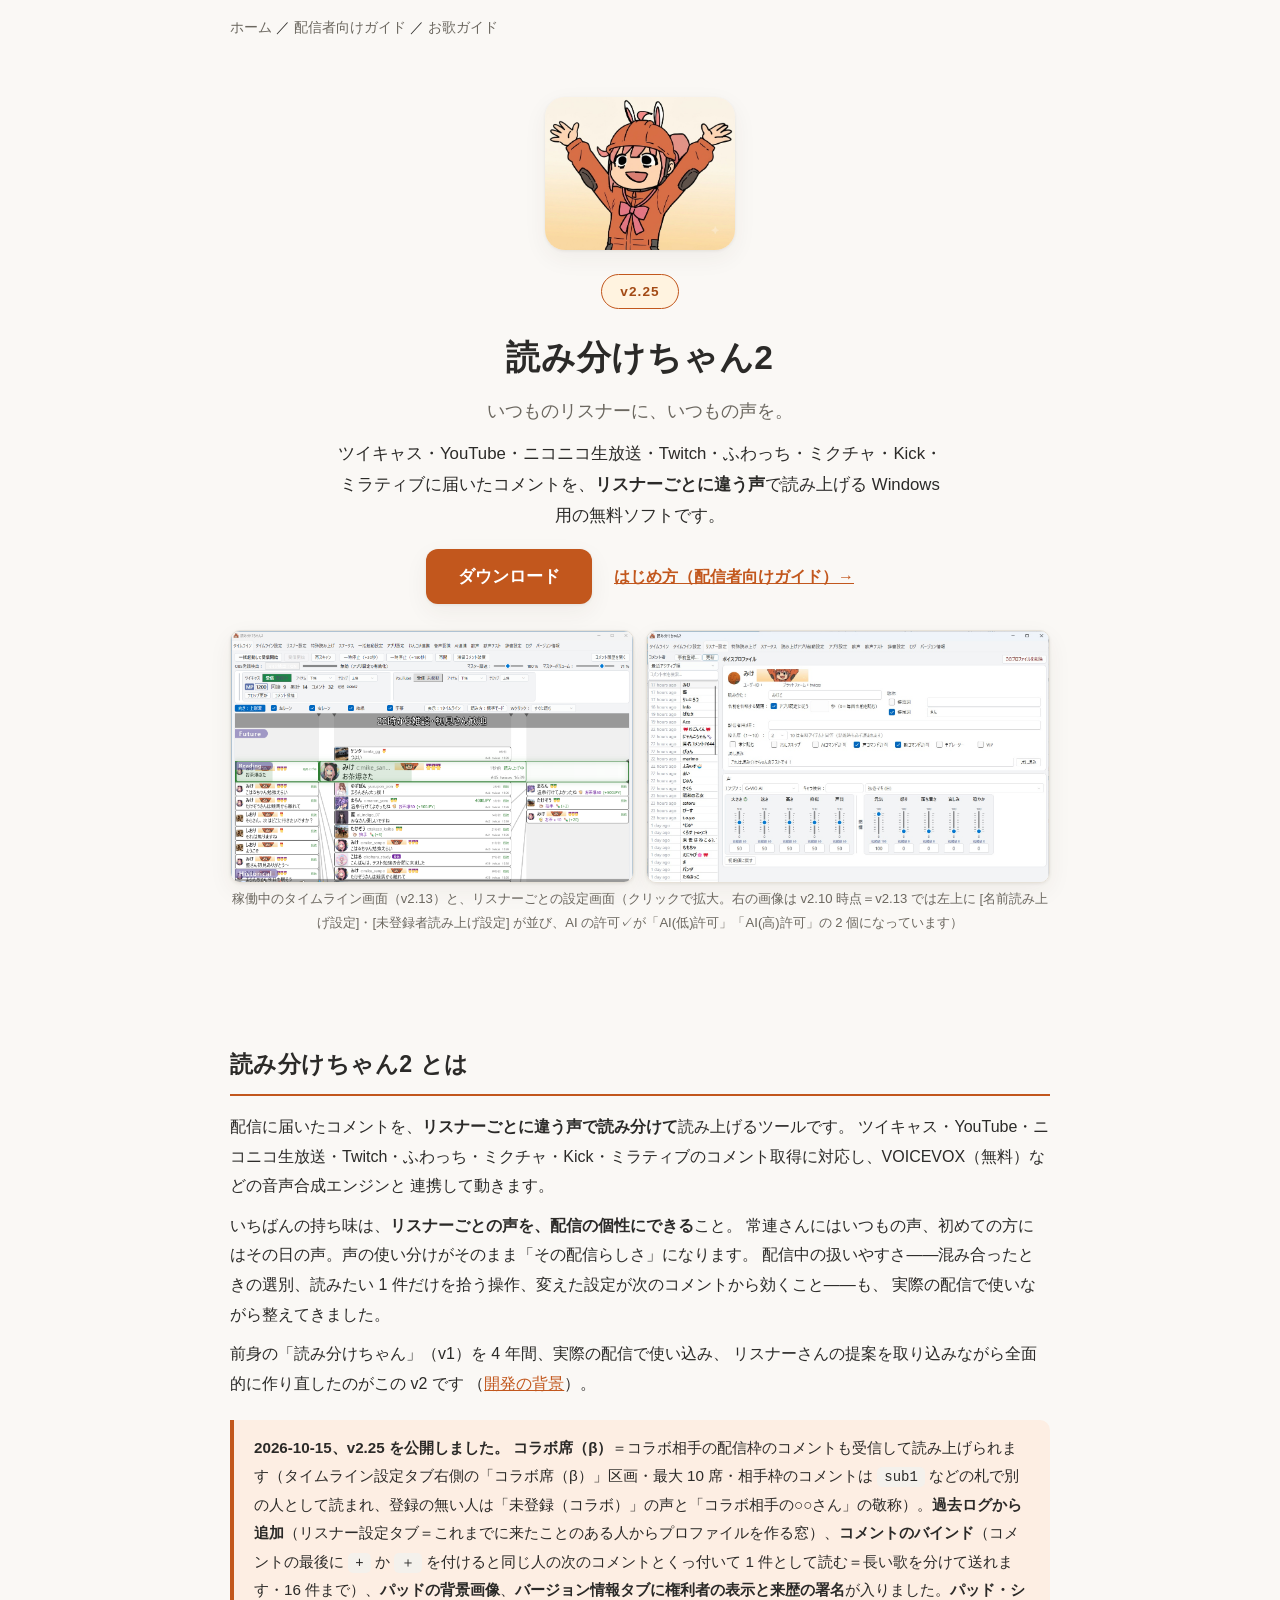
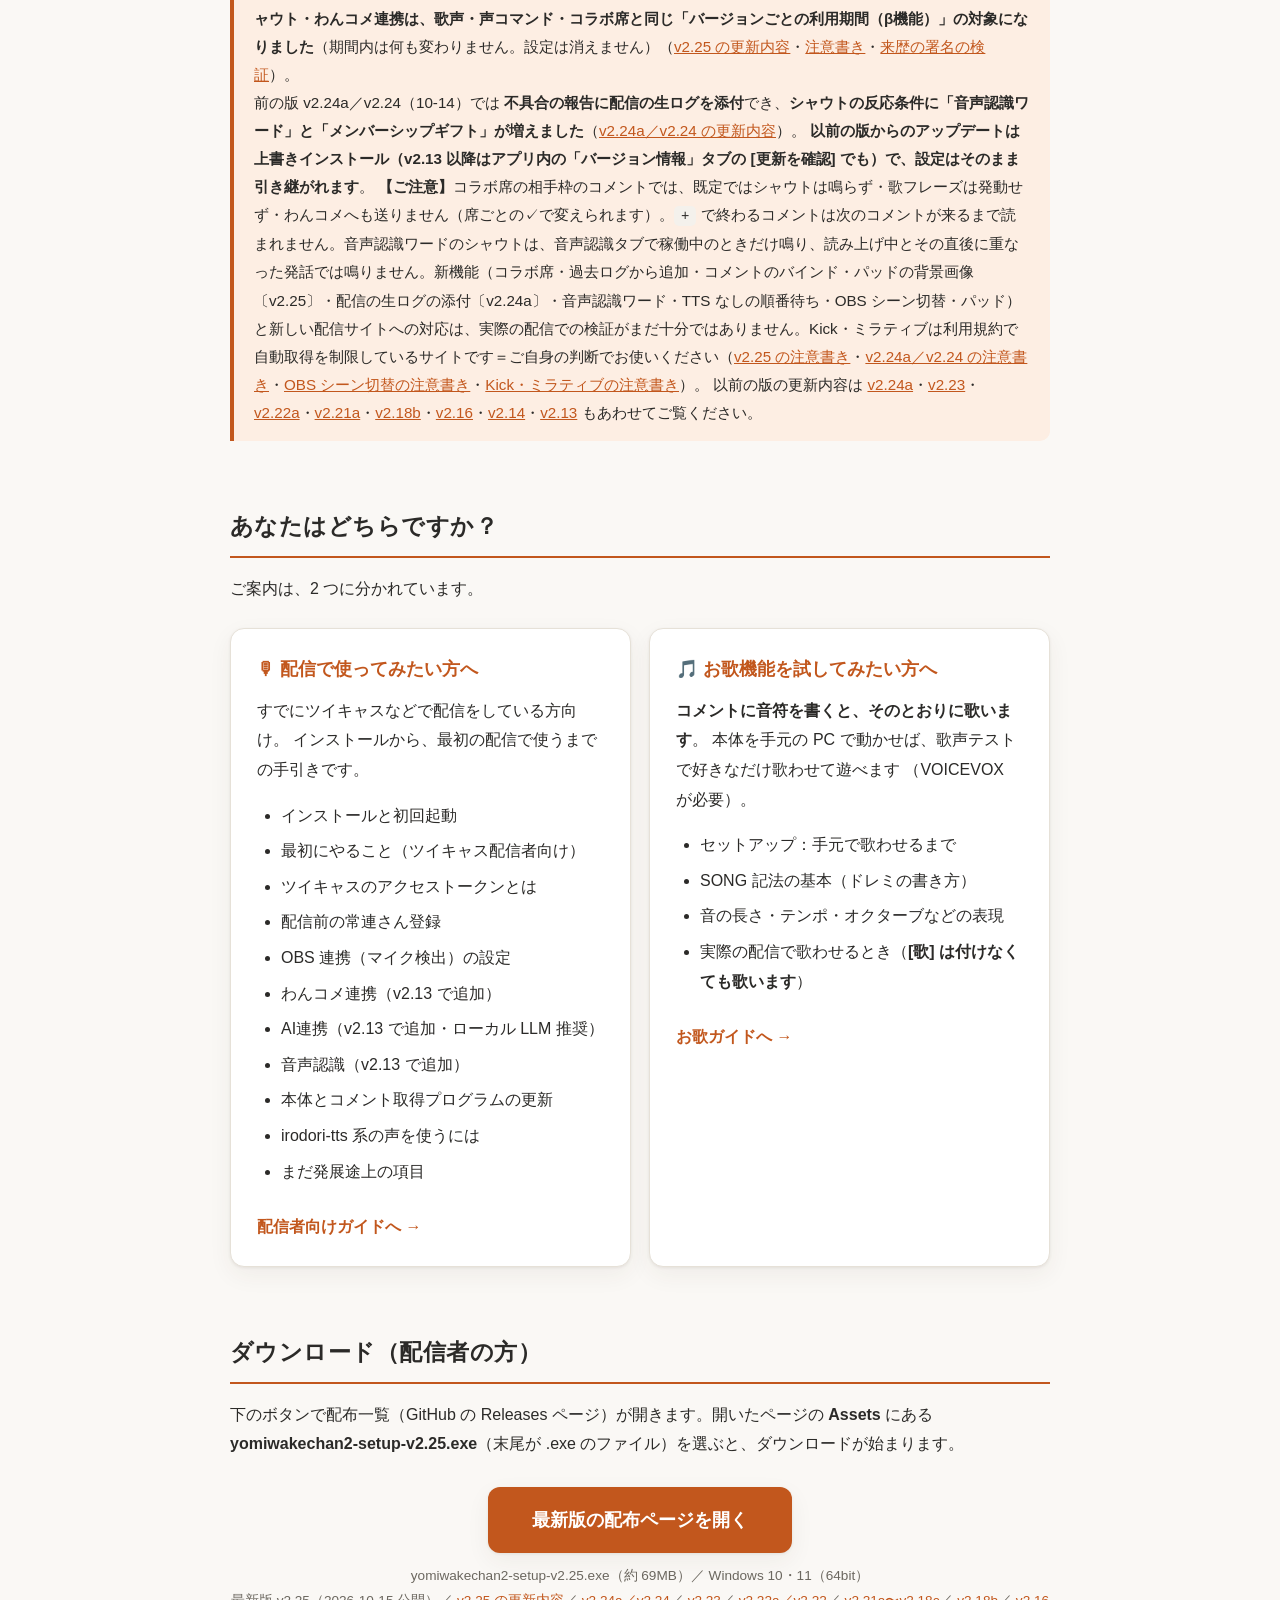
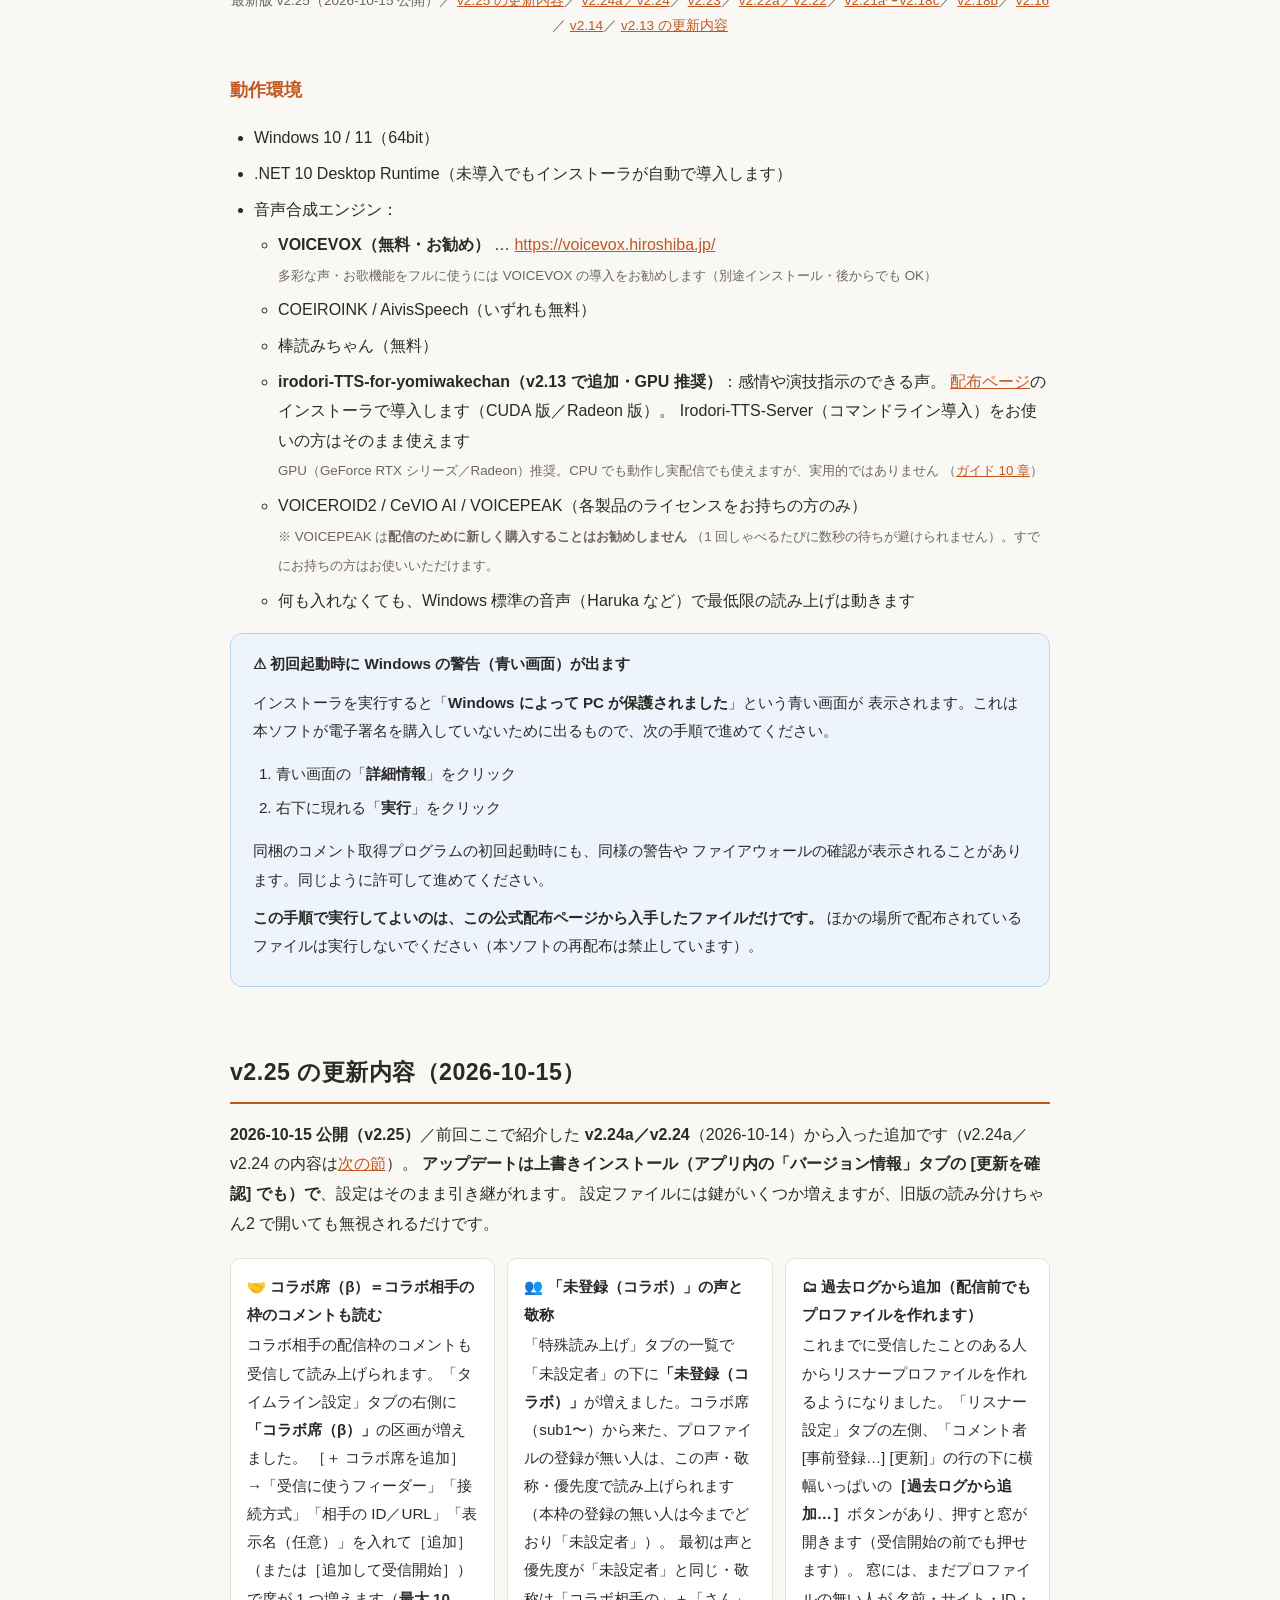
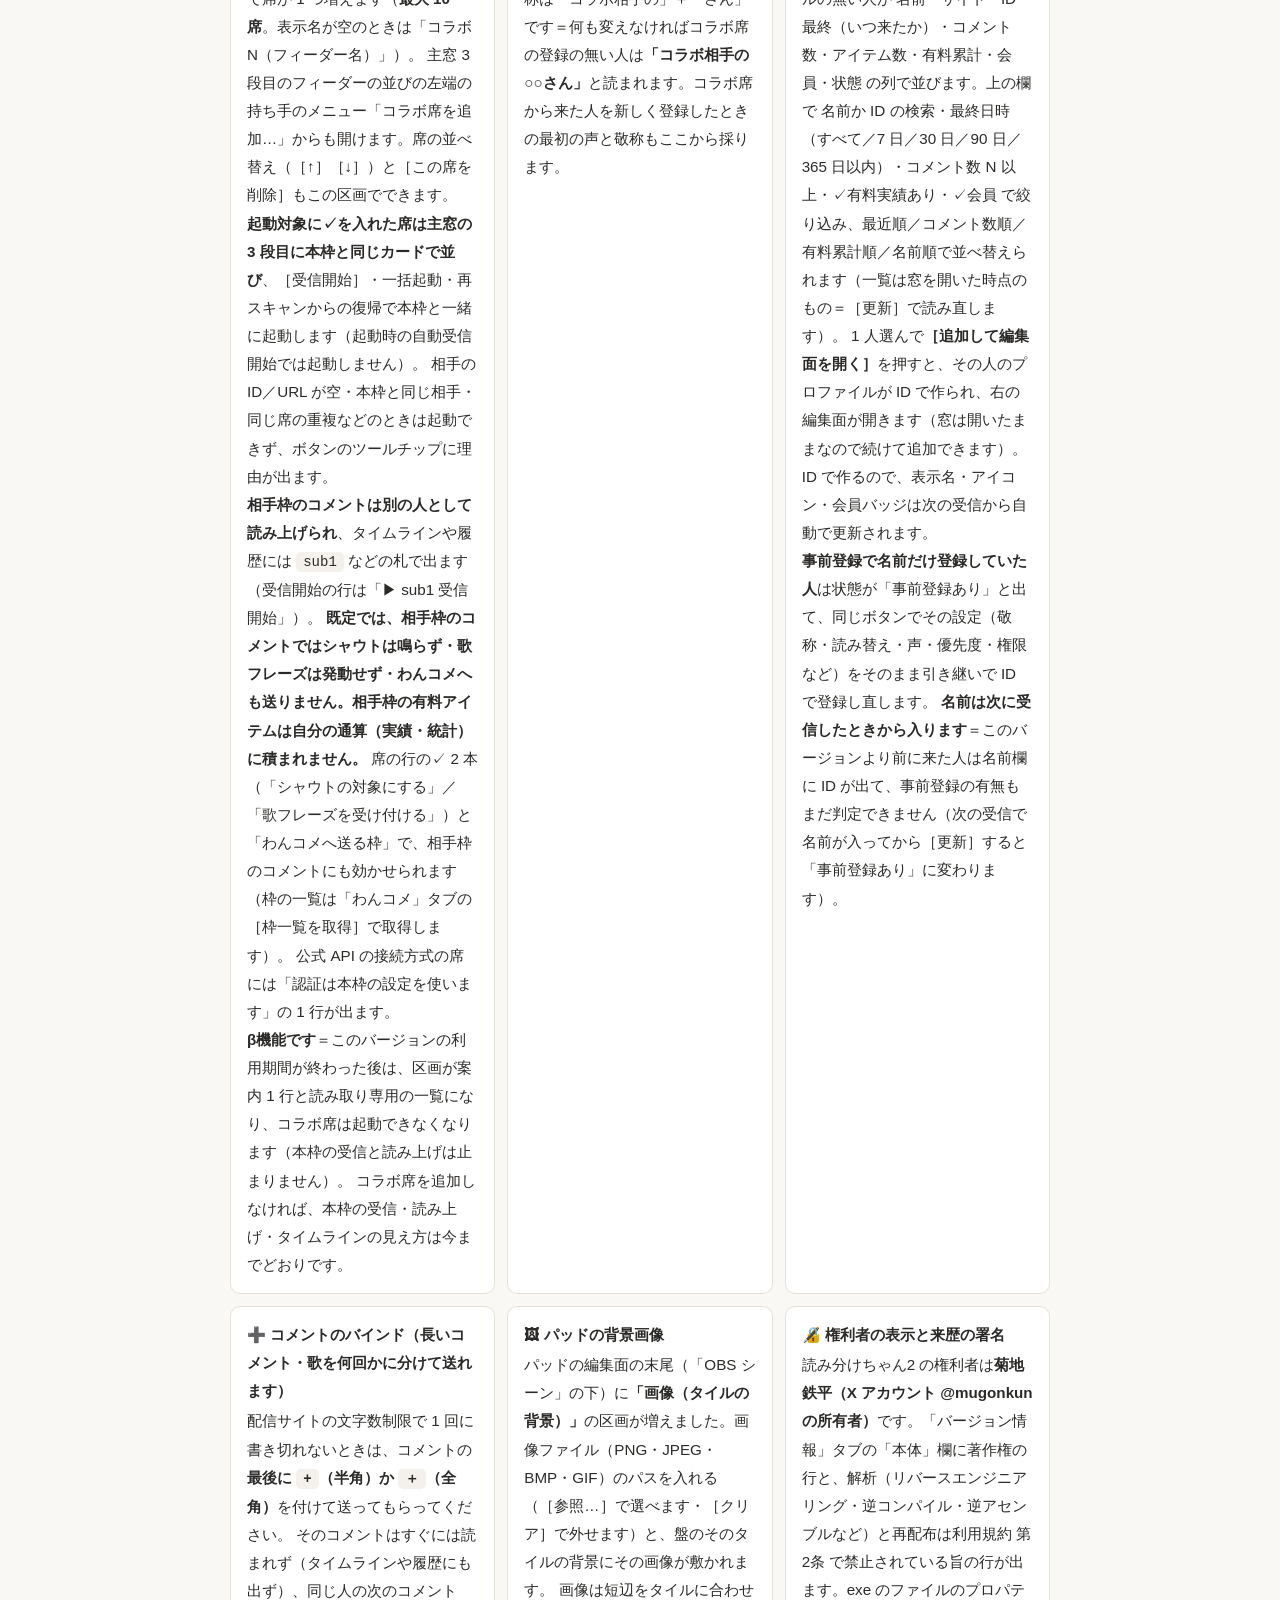
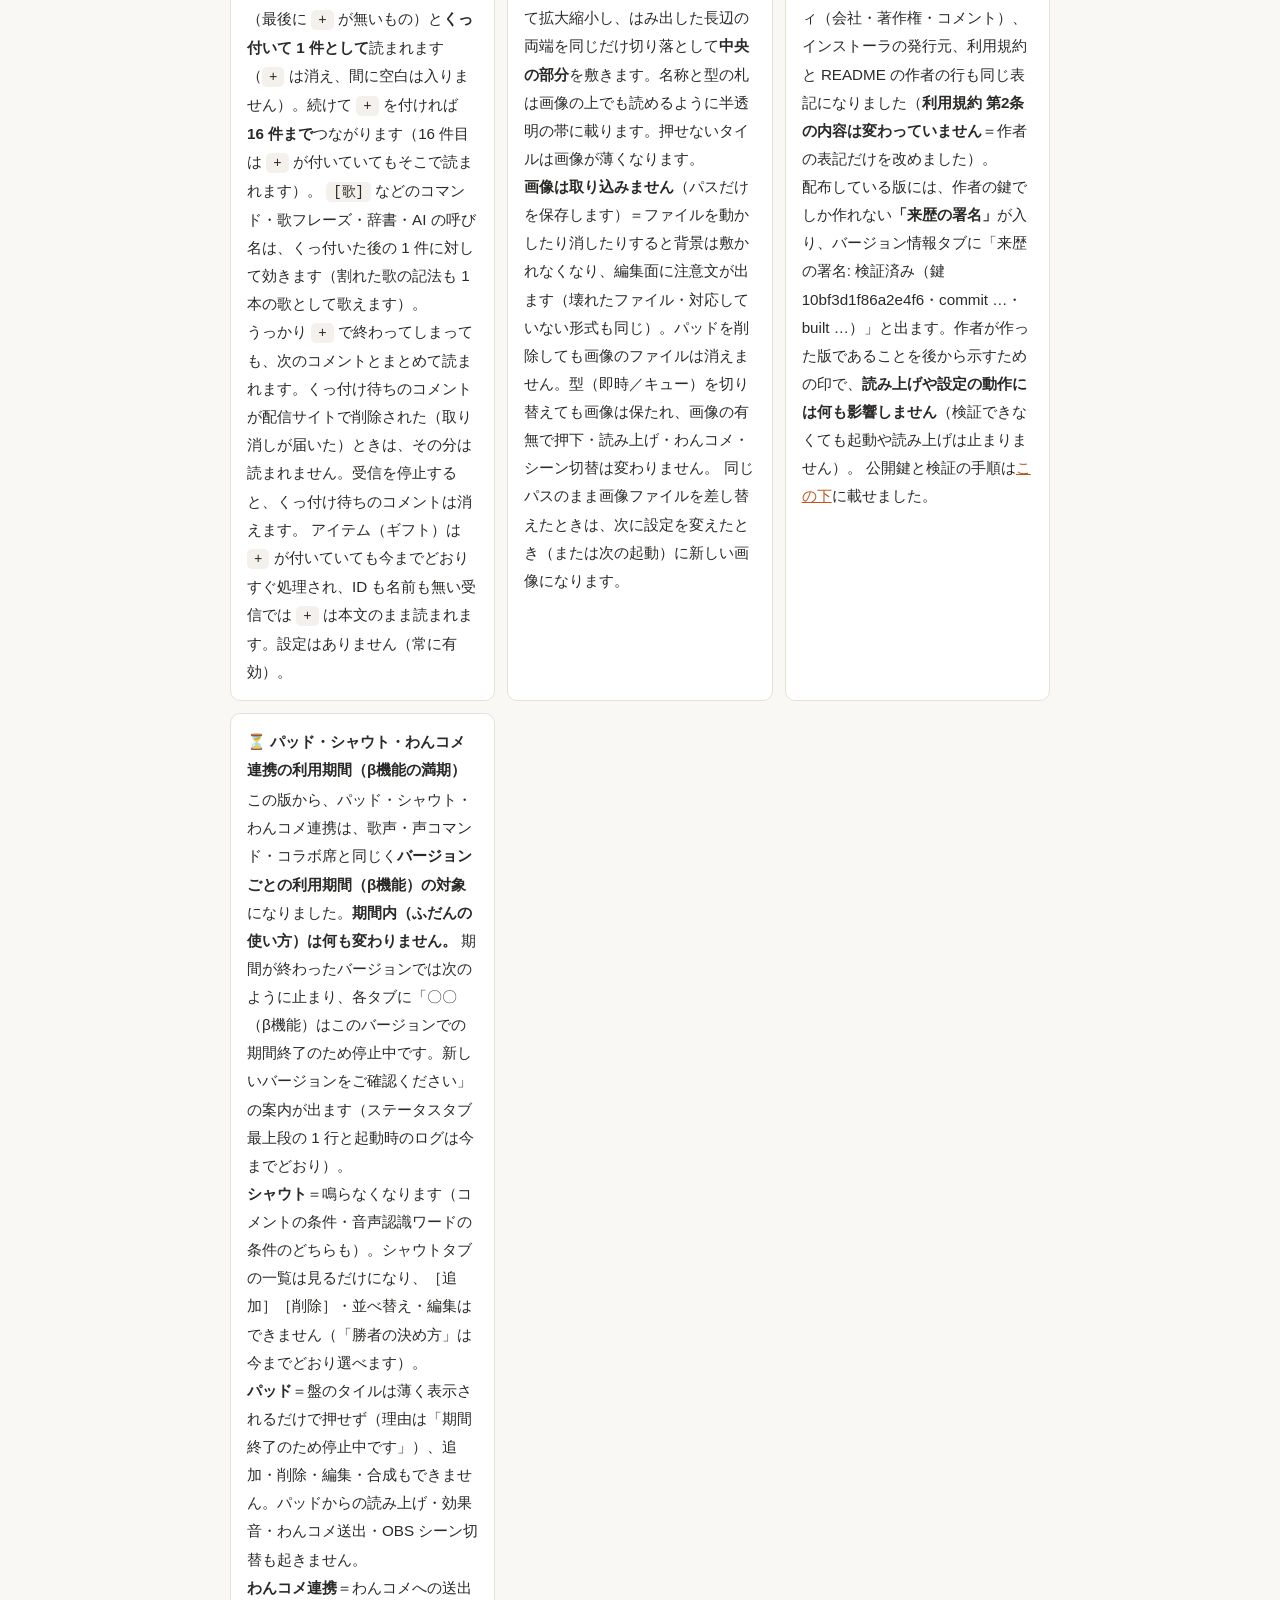
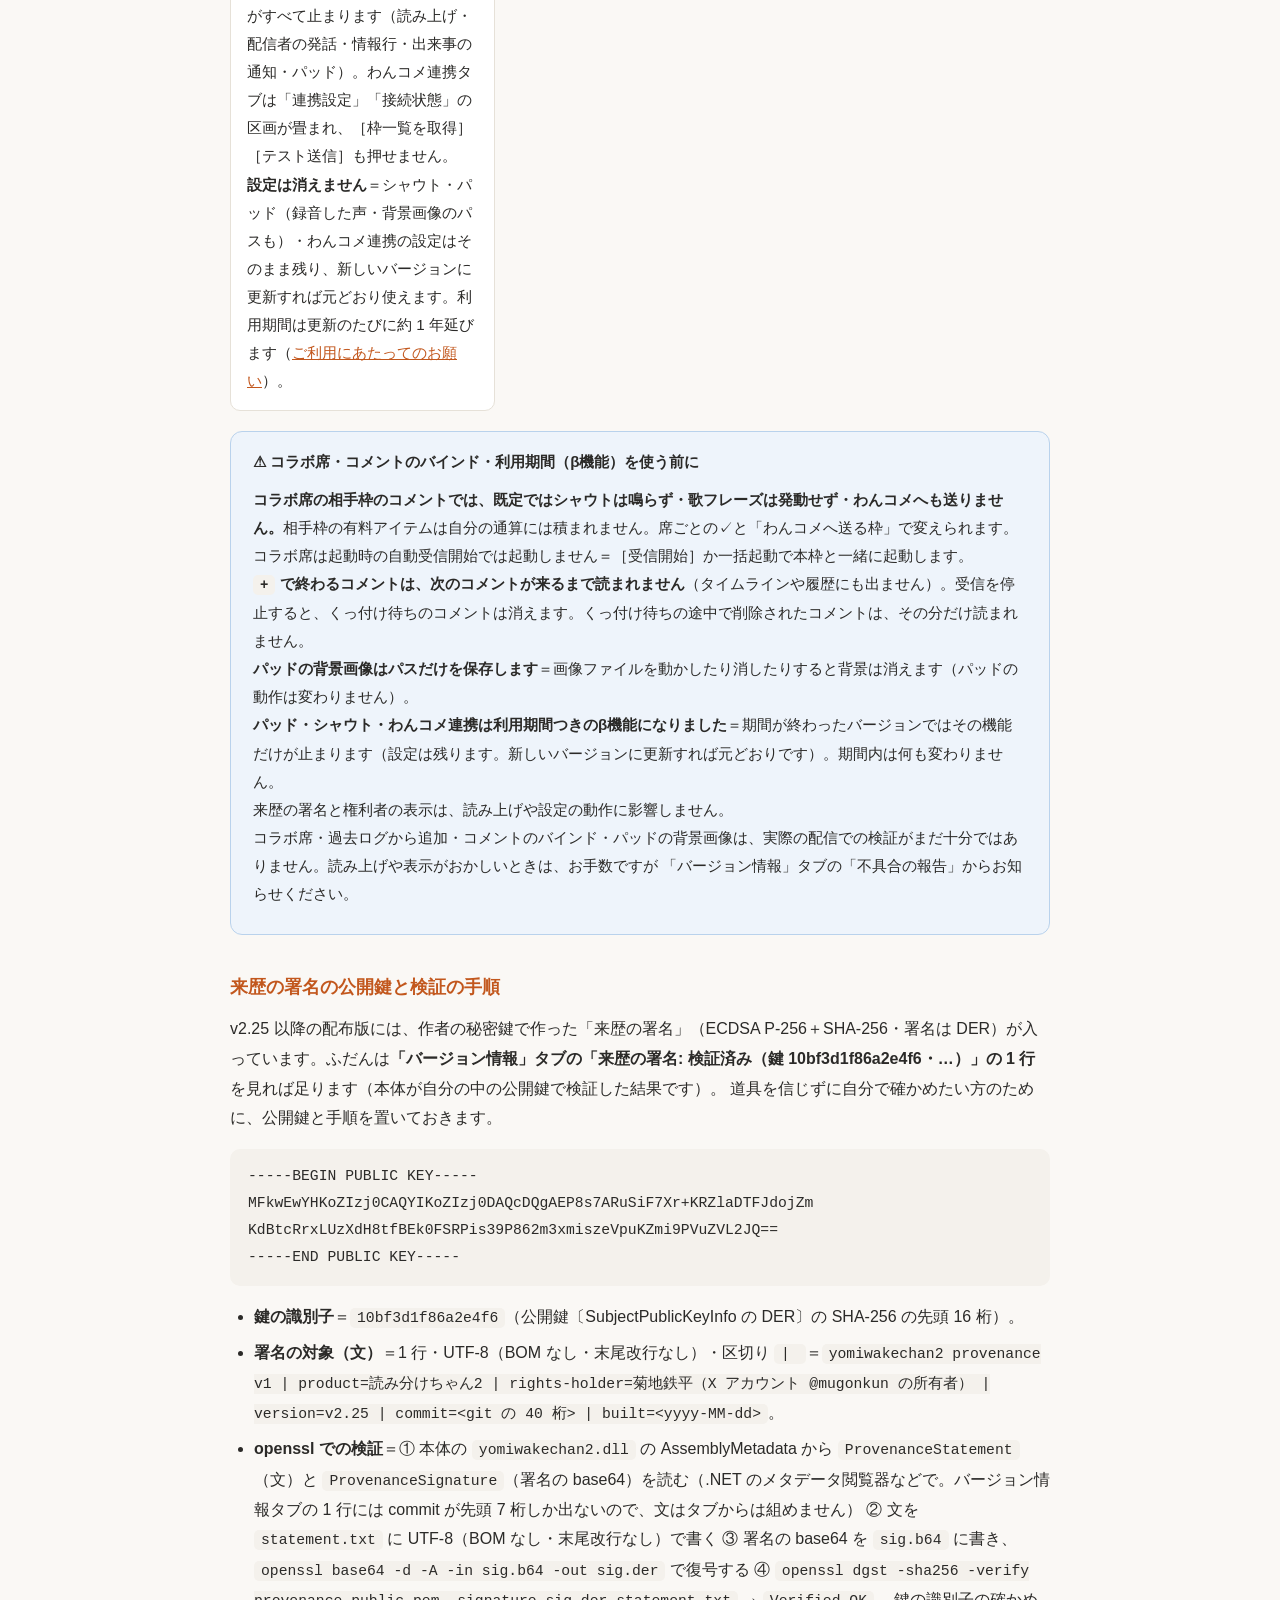
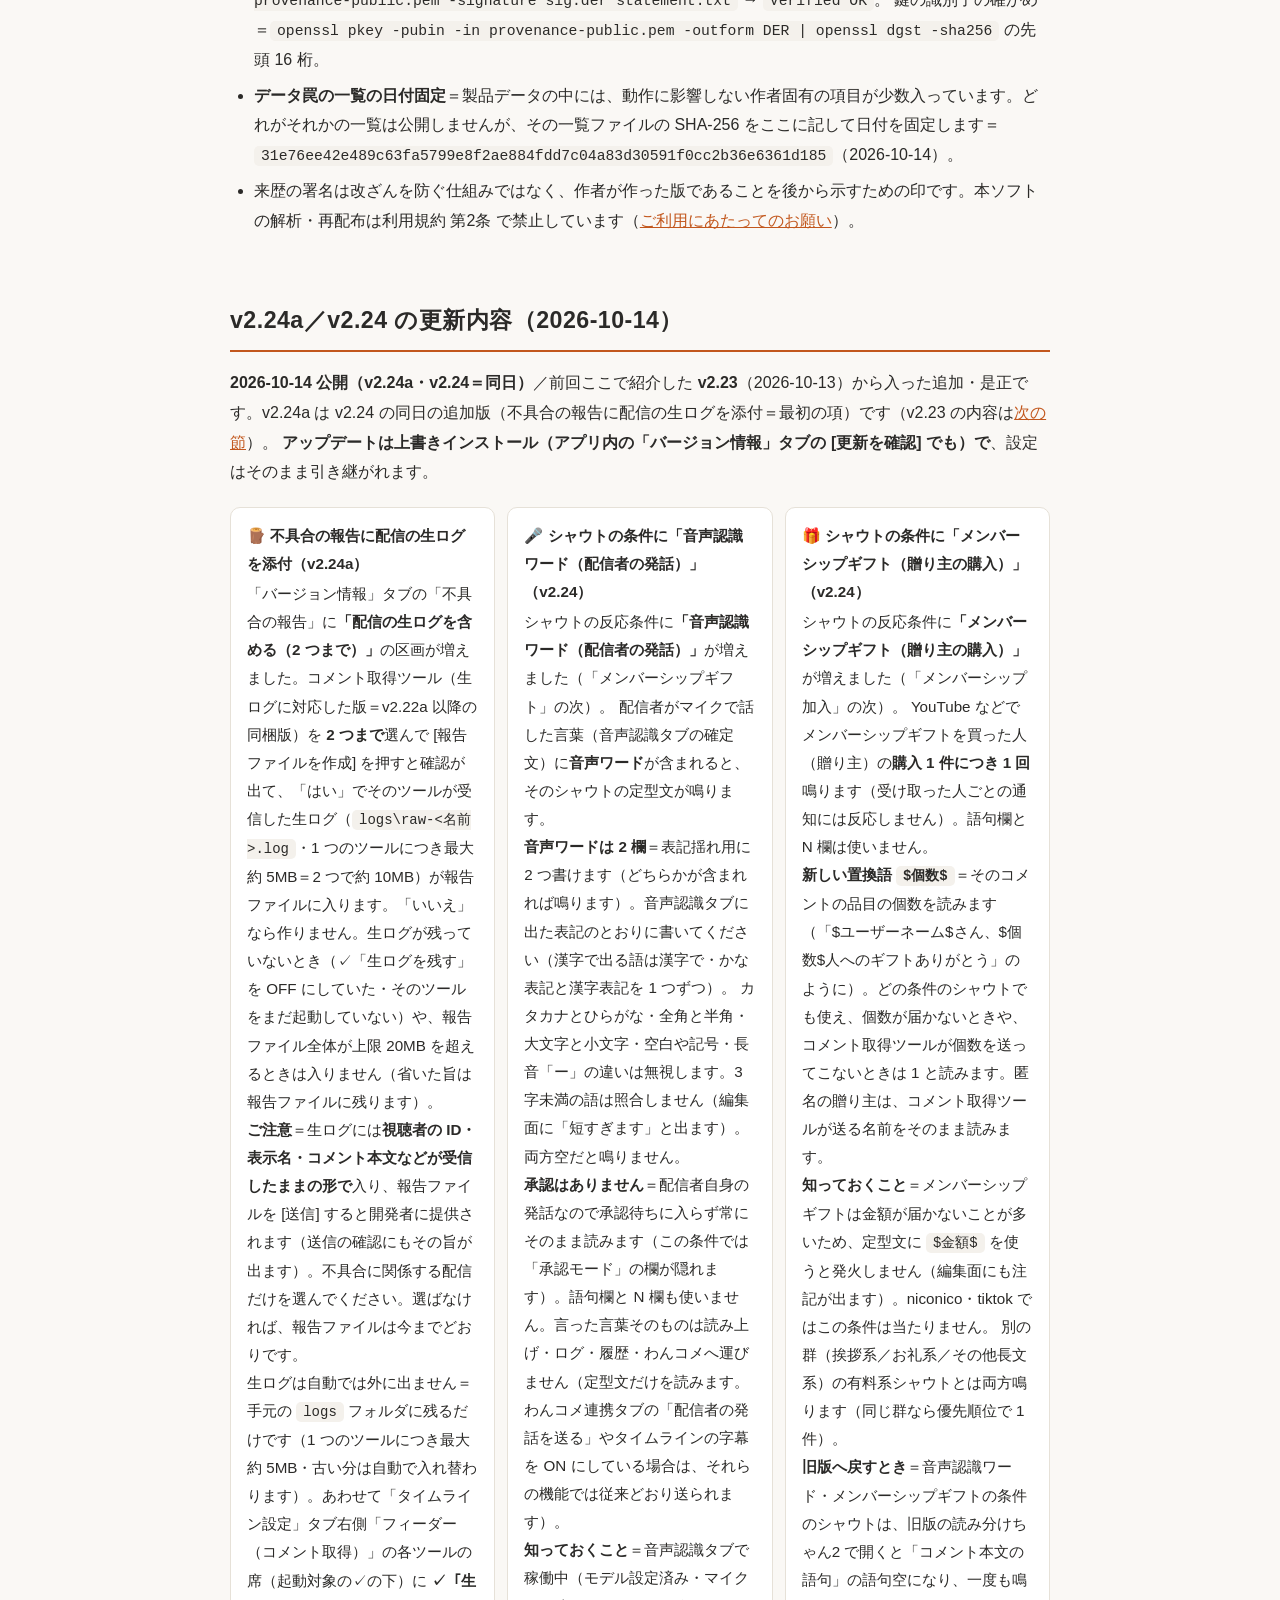
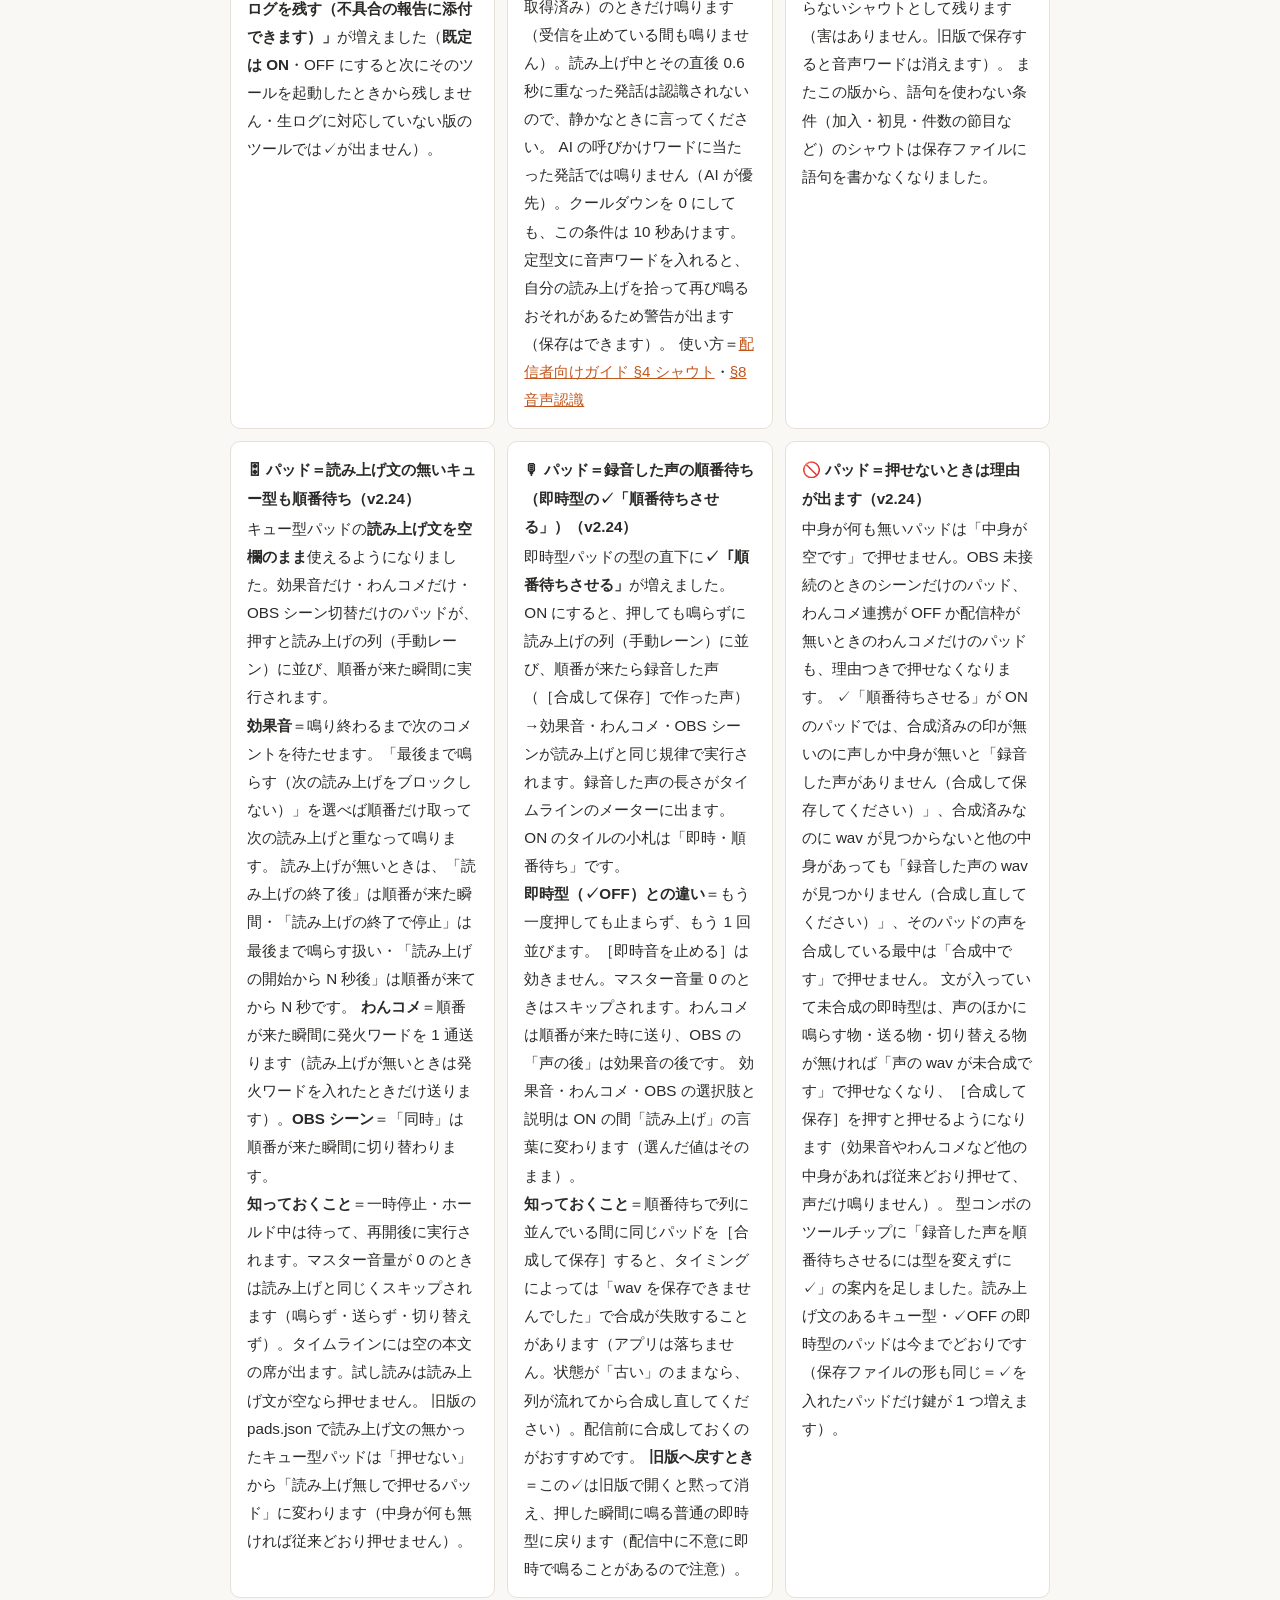
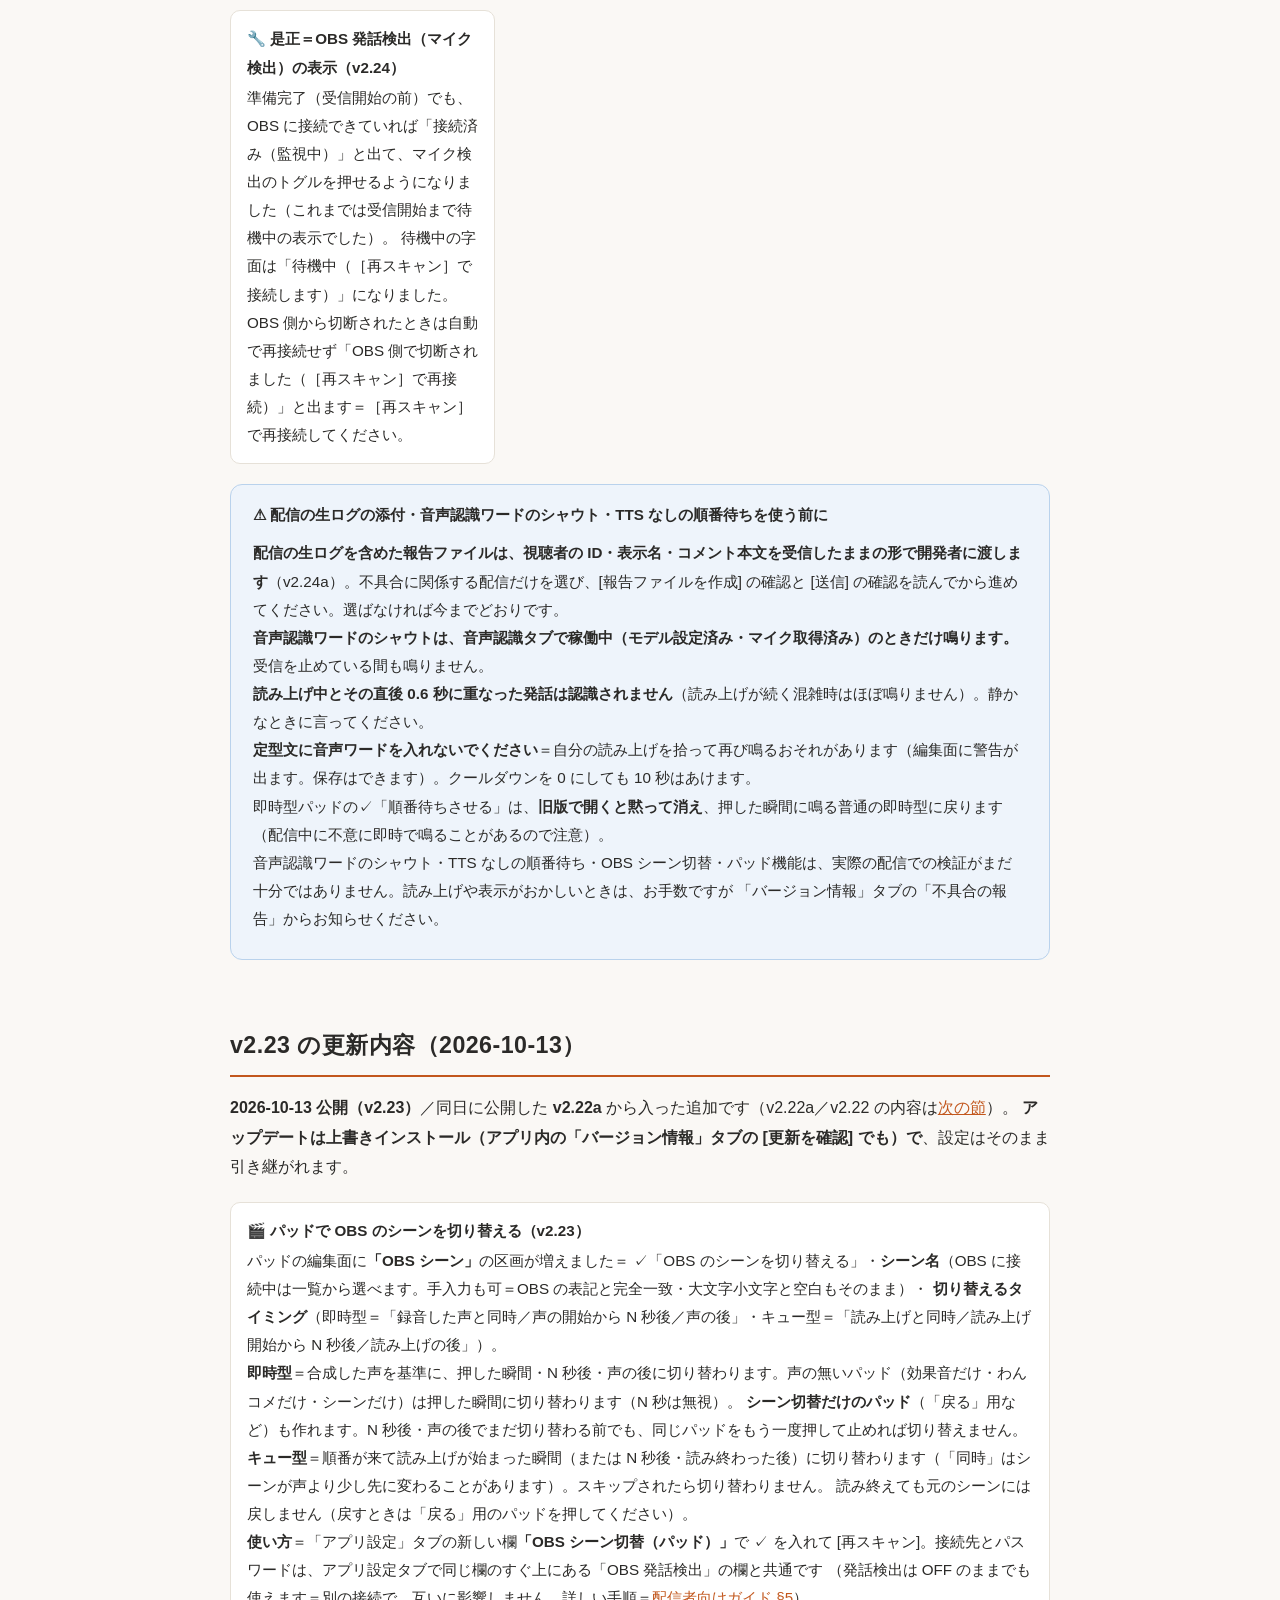
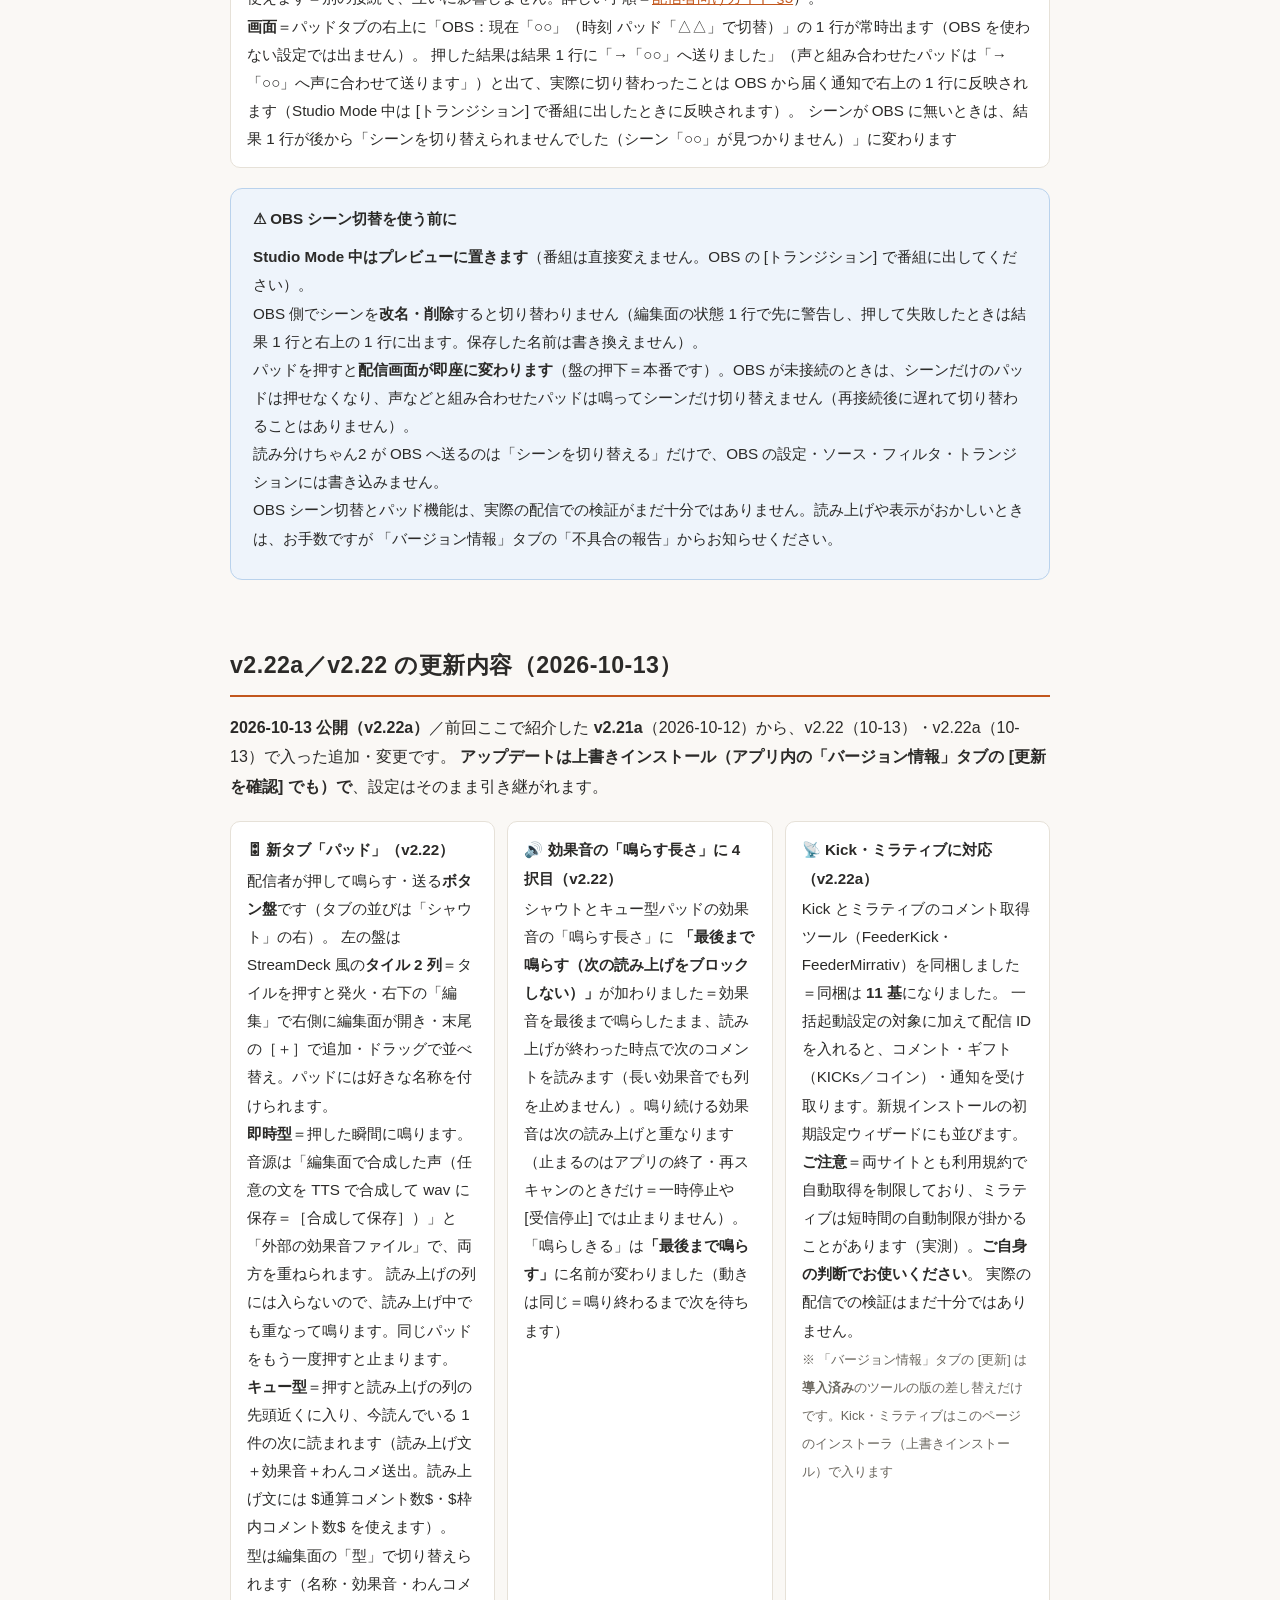
==== index.html @ da3b4ed3 "配布ページ v2.25: 検分の是正（必須 1・推奨 6）＝#provenance 手順①「タブの 1 行から文を組める」を削る（タブの commit は先頭 7 桁＝文は dll から）・③に si" ====
<!DOCTYPE html>
<html lang="ja">
<head>
<meta charset="UTF-8">
<meta name="viewport" content="width=device-width, initial-scale=1">
<title>読み分けちゃん2 — v2.25 ご案内</title>
<meta name="description" content="配信のコメントを複数の声で読み分けるツール「読み分けちゃん2」v2.25 の公式配布・案内ページ">
<link rel="icon" href="assets/mascot.jpg">
<link rel="stylesheet" href="assets/style.css">
</head>
<body>
<div class="wrap">

<nav class="site-head">
  <a href="index.html">ホーム</a> ／
  <a href="streamer.html">配信者向けガイド</a> ／
  <a href="song.html">お歌ガイド</a>
</nav>

<header class="hero">
  <img class="mascot" src="assets/mascot.jpg" alt="読み分けちゃんのキャラクター。オレンジのつなぎとヘルメット、うさ耳で両手を上げている" loading="lazy">
  <div><span class="badge">v2.25</span></div>
  <h1>読み分けちゃん2</h1>
  <p class="tagline">いつものリスナーに、いつもの声を。</p>
  <p class="hero-lead">ツイキャス・YouTube・ニコニコ生放送・Twitch・ふわっち・ミクチャ・Kick・ミラティブに届いたコメントを、<b>リスナーごとに違う声</b>で読み上げる Windows 用の無料ソフトです。</p>
  <p class="hero-links"><a class="dl-button" href="#download">ダウンロード</a><a class="hero-guide" href="streamer.html">はじめ方（配信者向けガイド）→</a></p>
  <div class="hero-shots">
    <a href="screenshots/webinstruct/v213screenshots/timeline.png" target="_blank" rel="noopener">
      <img src="screenshots/webinstruct/v213screenshots/timeline.png" alt="稼働中のタイムラインタブ（v2.13）。上部の帯に [一括起動して受信開始]・[受信開始]・[再スキャン]、4 段目に「字幕」チェック、3 段目にツイキャスと YouTube の配信プラットフォーム情報。中央のレーンにコメントが流れ、緑の枠にいま読んでいるコメントが乗っている" loading="lazy">
    </a>
    <a href="screenshots/webinstruct/v210screenshots/voiceprofile.jpg" target="_blank" rel="noopener">
      <img src="screenshots/webinstruct/v210screenshots/voiceprofile.jpg" alt="リスナー設定タブ。左にコメント者の一覧、右に敬称・読み替え・優先度・声の割り当て" loading="lazy">
    </a>
  </div>
  <p class="hero-shots-note">稼働中のタイムライン画面（v2.13）と、リスナーごとの設定画面（クリックで拡大。右の画像は v2.10 時点＝v2.13 では左上に
  [名前読み上げ設定]・[未登録者読み上げ設定] が並び、AI の許可✓が「AI(低)許可」「AI(高)許可」の 2 個になっています）</p>
</header>

<!-- ============================================================ -->
<h2 id="what">読み分けちゃん2 とは</h2>

<p>配信に届いたコメントを、<b>リスナーごとに違う声で読み分けて</b>読み上げるツールです。
ツイキャス・YouTube・ニコニコ生放送・Twitch・ふわっち・ミクチャ・Kick・ミラティブのコメント取得に対応し、VOICEVOX（無料）などの音声合成エンジンと
連携して動きます。</p>

<p>いちばんの持ち味は、<b>リスナーごとの声を、配信の個性にできる</b>こと。
常連さんにはいつもの声、初めての方にはその日の声。声の使い分けがそのまま「その配信らしさ」になります。
配信中の扱いやすさ——混み合ったときの選別、読みたい 1 件だけを拾う操作、変えた設定が次のコメントから効くこと——も、
実際の配信で使いながら整えてきました。</p>

<p>前身の「読み分けちゃん」（v1）を 4 年間、実際の配信で使い込み、
リスナーさんの提案を取り込みながら全面的に作り直したのがこの v2 です
（<a href="#background">開発の背景</a>）。</p>

<p class="update-flash"><b>2026-10-15、v2.25 を公開しました。</b> <b>コラボ席（β）</b>＝コラボ相手の配信枠のコメントも受信して読み上げられます（タイムライン設定タブ右側の「コラボ席（β）」区画・最大 10 席・相手枠のコメントは <code>sub1</code> などの札で別の人として読まれ、登録の無い人は「未登録（コラボ）」の声と「コラボ相手の○○さん」の敬称）。<b>過去ログから追加</b>（リスナー設定タブ＝これまでに来たことのある人からプロファイルを作る窓）、<b>コメントのバインド</b>（コメントの最後に <code>+</code> か <code>＋</code> を付けると同じ人の次のコメントとくっ付いて 1 件として読む＝長い歌を分けて送れます・16 件まで）、<b>パッドの背景画像</b>、<b>バージョン情報タブに権利者の表示と来歴の署名</b>が入りました。<b>パッド・シャウト・わんコメ連携は、歌声・声コマンド・コラボ席と同じ「バージョンごとの利用期間（β機能）」の対象になりました</b>（期間内は何も変わりません。設定は消えません）（<a href="#whatsnew-v225">v2.25 の更新内容</a>・<a href="#whatsnew-v225-notice">注意書き</a>・<a href="#provenance">来歴の署名の検証</a>）。<br>前の版 v2.24a／v2.24（10-14）では <b>不具合の報告に配信の生ログを添付</b>でき、<b>シャウトの反応条件に「音声認識ワード」と「メンバーシップギフト」が増えました</b>（<a href="#whatsnew-v224">v2.24a／v2.24 の更新内容</a>）。
<b>以前の版からのアップデートは上書きインストール（v2.13 以降はアプリ内の「バージョン情報」タブの [更新を確認] でも）で、設定はそのまま引き継がれます</b>。
<b>【ご注意】</b>コラボ席の相手枠のコメントでは、既定ではシャウトは鳴らず・歌フレーズは発動せず・わんコメへも送りません（席ごとの✓で変えられます）。<code>+</code> で終わるコメントは次のコメントが来るまで読まれません。音声認識ワードのシャウトは、音声認識タブで稼働中のときだけ鳴り、読み上げ中とその直後に重なった発話では鳴りません。新機能（コラボ席・過去ログから追加・コメントのバインド・パッドの背景画像〔v2.25〕・配信の生ログの添付〔v2.24a〕・音声認識ワード・TTS なしの順番待ち・OBS シーン切替・パッド）と新しい配信サイトへの対応は、実際の配信での検証がまだ十分ではありません。Kick・ミラティブは利用規約で自動取得を制限しているサイトです＝ご自身の判断でお使いください（<a href="#whatsnew-v225-notice">v2.25 の注意書き</a>・<a href="#whatsnew-v224-notice">v2.24a／v2.24 の注意書き</a>・<a href="#whatsnew-v223-notice">OBS シーン切替の注意書き</a>・<a href="#whatsnew-v222-notice">Kick・ミラティブの注意書き</a>）。
以前の版の更新内容は <a href="#whatsnew-v224">v2.24a</a>・<a href="#whatsnew-v223">v2.23</a>・<a href="#whatsnew-v222">v2.22a</a>・<a href="#whatsnew-v221">v2.21a</a>・<a href="#whatsnew-v218a">v2.18b</a>・<a href="#whatsnew">v2.16</a>・<a href="#whatsnew-v214">v2.14</a>・<a href="#whatsnew-v213">v2.13</a> もあわせてご覧ください。</p>

<!-- ============================================================ -->
<h2 id="audience">あなたはどちらですか？</h2>

<p>ご案内は、2 つに分かれています。</p>

<div class="cards">
  <a class="card" href="streamer.html">
    <h3>🎙 配信で使ってみたい方へ</h3>
    <p>すでにツイキャスなどで配信をしている方向け。
    インストールから、最初の配信で使うまでの手引きです。</p>
    <ul>
      <li>インストールと初回起動</li>
      <li>最初にやること（ツイキャス配信者向け）</li>
      <li>ツイキャスのアクセストークンとは</li>
      <li>配信前の常連さん登録</li>
      <li>OBS 連携（マイク検出）の設定</li>
      <li>わんコメ連携（v2.13 で追加）</li>
      <li>AI連携（v2.13 で追加・ローカル LLM 推奨）</li>
      <li>音声認識（v2.13 で追加）</li>
      <li>本体とコメント取得プログラムの更新</li>
      <li>irodori-tts 系の声を使うには</li>
      <li>まだ発展途上の項目</li>
    </ul>
    <span class="go">配信者向けガイドへ →</span>
  </a>
  <a class="card" href="song.html">
    <h3>🎵 お歌機能を試してみたい方へ</h3>
    <p><b>コメントに音符を書くと、そのとおりに歌います</b>。
    本体を手元の PC で動かせば、歌声テストで好きなだけ歌わせて遊べます
    （VOICEVOX が必要）。</p>
    <ul>
      <li>セットアップ：手元で歌わせるまで</li>
      <li>SONG 記法の基本（ドレミの書き方）</li>
      <li>音の長さ・テンポ・オクターブなどの表現</li>
      <li>実際の配信で歌わせるとき（<b>[歌] は付けなくても歌います</b>）</li>
    </ul>
    <span class="go">お歌ガイドへ →</span>
  </a>
</div>

<!-- ============================================================ -->
<h2 id="download">ダウンロード（配信者の方）</h2>

<p>下のボタンで配布一覧（GitHub の Releases ページ）が開きます。開いたページの <b>Assets</b> にある
<b>yomiwakechan2-setup-v2.25.exe</b>（末尾が .exe のファイル）を選ぶと、ダウンロードが始まります。</p>

<div class="dl-box">
  <a class="dl-button" href="https://github.com/mugonkun/yomiwakechan_v2/releases/latest">
    最新版の配布ページを開く
  </a>
  <p class="dl-note">yomiwakechan2-setup-v2.25.exe（約 69MB）／ Windows 10・11（64bit）<br>
  最新版 v2.25（2026-10-15 公開）／ <a href="#whatsnew-v225">v2.25 の更新内容</a>／ <a href="#whatsnew-v224">v2.24a／v2.24</a>／ <a href="#whatsnew-v223">v2.23</a>／ <a href="#whatsnew-v222">v2.22a／v2.22</a>／ <a href="#whatsnew-v221">v2.21a〜v2.18c</a>／ <a href="#whatsnew-v218a">v2.18b</a>／ <a href="#whatsnew">v2.16</a>／ <a href="#whatsnew-v214">v2.14</a>／ <a href="#whatsnew-v213">v2.13 の更新内容</a></p>
</div>

<h3>動作環境</h3>
<ul>
  <li>Windows 10 / 11（64bit）</li>
  <li>.NET 10 Desktop Runtime（未導入でもインストーラが自動で導入します）</li>
  <li>音声合成エンジン：
    <ul>
      <li><b>VOICEVOX（無料・お勧め）</b> … <a href="https://voicevox.hiroshiba.jp/">https://voicevox.hiroshiba.jp/</a><br>
        <small>多彩な声・お歌機能をフルに使うには VOICEVOX の導入をお勧めします（別途インストール・後からでも OK）</small></li>
      <li>COEIROINK / AivisSpeech（いずれも無料）</li>
      <li>棒読みちゃん（無料）</li>
      <li><b>irodori-TTS-for-yomiwakechan（v2.13 で追加・GPU 推奨）</b>：感情や演技指示のできる声。
        <a href="https://mugonkun.github.io/irodori-tts-for-yomiwakechan/">配布ページ</a>のインストーラで導入します（CUDA 版／Radeon 版）。
        Irodori-TTS-Server（コマンドライン導入）をお使いの方はそのまま使えます<br>
        <small>GPU（GeForce RTX シリーズ／Radeon）推奨。CPU でも動作し実配信でも使えますが、実用的ではありません
        （<a href="streamer.html#irodori">ガイド 10 章</a>）</small></li>
      <li>VOICEROID2 / CeVIO AI / VOICEPEAK（各製品のライセンスをお持ちの方のみ）<br>
        <small>※ VOICEPEAK は<b>配信のために新しく購入することはお勧めしません</b>
        （1 回しゃべるたびに数秒の待ちが避けられません）。すでにお持ちの方はお使いいただけます。</small></li>
      <li>何も入れなくても、Windows 標準の音声（Haruka など）で最低限の読み上げは動きます</li>
    </ul>
  </li>
</ul>

<div class="warn" id="smartscreen">
  <span class="warn-title">⚠ 初回起動時に Windows の警告（青い画面）が出ます</span>
  <p>インストーラを実行すると「<b>Windows によって PC が保護されました</b>」という青い画面が
  表示されます。これは本ソフトが電子署名を購入していないために出るもので、次の手順で進めてください。</p>
  <ol>
    <li>青い画面の「<b>詳細情報</b>」をクリック</li>
    <li>右下に現れる「<b>実行</b>」をクリック</li>
  </ol>
  <p>同梱のコメント取得プログラムの初回起動時にも、同様の警告や
  ファイアウォールの確認が表示されることがあります。同じように許可して進めてください。</p>
  <p><b>この手順で実行してよいのは、この公式配布ページから入手したファイルだけです。</b>
  ほかの場所で配布されているファイルは実行しないでください（本ソフトの再配布は禁止しています）。</p>
</div>

<h2 id="whatsnew-v225">v2.25 の更新内容（2026-10-15）</h2>

<p><b>2026-10-15 公開（v2.25）</b>／前回ここで紹介した <b>v2.24a／v2.24</b>（2026-10-14）から入った追加です（v2.24a／v2.24 の内容は<a href="#whatsnew-v224">次の節</a>）。
<b>アップデートは上書きインストール（アプリ内の「バージョン情報」タブの [更新を確認] でも）で</b>、設定はそのまま引き継がれます。
設定ファイルには鍵がいくつか増えますが、旧版の読み分けちゃん2 で開いても無視されるだけです。</p>

<ul class="feature-grid">
  <li><b>🤝 コラボ席（β）＝コラボ相手の枠のコメントも読む</b>コラボ相手の配信枠のコメントも受信して読み上げられます。「タイムライン設定」タブの右側に<b>「コラボ席（β）」</b>の区画が増えました。
    ［＋ コラボ席を追加］→「受信に使うフィーダー」「接続方式」「相手の ID／URL」「表示名（任意）」を入れて［追加］（または［追加して受信開始］）で席が 1 つ増えます（<b>最大 10 席</b>。表示名が空のときは「コラボN（フィーダー名）」）。
    主窓 3 段目のフィーダーの並びの左端の持ち手のメニュー「コラボ席を追加…」からも開けます。席の並べ替え（［↑］［↓］）と［この席を削除］もこの区画でできます。<br>
    <b>起動対象に✓を入れた席は主窓の 3 段目に本枠と同じカードで並び</b>、［受信開始］・一括起動・再スキャンからの復帰で本枠と一緒に起動します（起動時の自動受信開始では起動しません）。
    相手の ID／URL が空・本枠と同じ相手・同じ席の重複などのときは起動できず、ボタンのツールチップに理由が出ます。<br>
    <b>相手枠のコメントは別の人として読み上げられ</b>、タイムラインや履歴には <code>sub1</code> などの札で出ます（受信開始の行は「▶ sub1 受信開始」）。
    <b>既定では、相手枠のコメントではシャウトは鳴らず・歌フレーズは発動せず・わんコメへも送りません。相手枠の有料アイテムは自分の通算（実績・統計）に積まれません。</b>
    席の行の✓ 2 本（「シャウトの対象にする」／「歌フレーズを受け付ける」）と「わんコメへ送る枠」で、相手枠のコメントにも効かせられます（枠の一覧は「わんコメ」タブの［枠一覧を取得］で取得します）。
    公式 API の接続方式の席には「認証は本枠の設定を使います」の 1 行が出ます。<br>
    <b>β機能です</b>＝このバージョンの利用期間が終わった後は、区画が案内 1 行と読み取り専用の一覧になり、コラボ席は起動できなくなります（本枠の受信と読み上げは止まりません）。
    コラボ席を追加しなければ、本枠の受信・読み上げ・タイムラインの見え方は今までどおりです。</li>
  <li><b>👥 「未登録（コラボ）」の声と敬称</b>「特殊読み上げ」タブの一覧で「未設定者」の下に<b>「未登録（コラボ）」</b>が増えました。コラボ席（sub1〜）から来た、プロファイルの登録が無い人は、この声・敬称・優先度で読み上げられます（本枠の登録の無い人は今までどおり「未設定者」）。
    最初は声と優先度が「未設定者」と同じ・敬称は「コラボ相手の」＋「さん」です＝何も変えなければコラボ席の登録の無い人は<b>「コラボ相手の○○さん」</b>と読まれます。コラボ席から来た人を新しく登録したときの最初の声と敬称もここから採ります。</li>
  <li><b>🗂 過去ログから追加（配信前でもプロファイルを作れます）</b>これまでに受信したことのある人からリスナープロファイルを作れるようになりました。「リスナー設定」タブの左側、「コメント者 [事前登録…] [更新]」の行の下に横幅いっぱいの<b>［過去ログから追加…］</b>ボタンがあり、押すと窓が開きます（受信開始の前でも押せます）。
    窓には、まだプロファイルの無い人が 名前・サイト・ID・最終（いつ来たか）・コメント数・アイテム数・有料累計・会員・状態 の列で並びます。上の欄で 名前か ID の検索・最終日時（すべて／7 日／30 日／90 日／365 日以内）・コメント数 N 以上・✓有料実績あり・✓会員 で絞り込み、最近順／コメント数順／有料累計順／名前順で並べ替えられます（一覧は窓を開いた時点のもの＝［更新］で読み直します）。
    1 人選んで<b>［追加して編集面を開く］</b>を押すと、その人のプロファイルが ID で作られ、右の編集面が開きます（窓は開いたままなので続けて追加できます）。ID で作るので、表示名・アイコン・会員バッジは次の受信から自動で更新されます。<br>
    <b>事前登録で名前だけ登録していた人</b>は状態が「事前登録あり」と出て、同じボタンでその設定（敬称・読み替え・声・優先度・権限など）をそのまま引き継いで ID で登録し直します。
    <b>名前は次に受信したときから入ります</b>＝このバージョンより前に来た人は名前欄に ID が出て、事前登録の有無もまだ判定できません（次の受信で名前が入ってから［更新］すると「事前登録あり」に変わります）。</li>
  <li><b>➕ コメントのバインド（長いコメント・歌を何回かに分けて送れます）</b>配信サイトの文字数制限で 1 回に書き切れないときは、コメントの<b>最後に <code>+</code>（半角）か <code>＋</code>（全角）</b>を付けて送ってもらってください。
    そのコメントはすぐには読まれず（タイムラインや履歴にも出ず）、同じ人の次のコメント（最後に <code>+</code> が無いもの）と<b>くっ付いて 1 件として</b>読まれます（<code>+</code> は消え、間に空白は入りません）。続けて <code>+</code> を付ければ <b>16 件まで</b>つながります（16 件目は <code>+</code> が付いていてもそこで読まれます）。
    <code>[歌]</code> などのコマンド・歌フレーズ・辞書・AI の呼び名は、くっ付いた後の 1 件に対して効きます（割れた歌の記法も 1 本の歌として歌えます）。<br>
    うっかり <code>+</code> で終わってしまっても、次のコメントとまとめて読まれます。くっ付け待ちのコメントが配信サイトで削除された（取り消しが届いた）ときは、その分は読まれません。受信を停止すると、くっ付け待ちのコメントは消えます。
    アイテム（ギフト）は <code>+</code> が付いていても今までどおりすぐ処理され、ID も名前も無い受信では <code>+</code> は本文のまま読まれます。設定はありません（常に有効）。</li>
  <li><b>🖼 パッドの背景画像</b>パッドの編集面の末尾（「OBS シーン」の下）に<b>「画像（タイルの背景）」</b>の区画が増えました。画像ファイル（PNG・JPEG・BMP・GIF）のパスを入れる（［参照…］で選べます・［クリア］で外せます）と、盤のそのタイルの背景にその画像が敷かれます。
    画像は短辺をタイルに合わせて拡大縮小し、はみ出した長辺の両端を同じだけ切り落として<b>中央の部分</b>を敷きます。名称と型の札は画像の上でも読めるように半透明の帯に載ります。押せないタイルは画像が薄くなります。<br>
    <b>画像は取り込みません</b>（パスだけを保存します）＝ファイルを動かしたり消したりすると背景は敷かれなくなり、編集面に注意文が出ます（壊れたファイル・対応していない形式も同じ）。パッドを削除しても画像のファイルは消えません。型（即時／キュー）を切り替えても画像は保たれ、画像の有無で押下・読み上げ・わんコメ・シーン切替は変わりません。
    同じパスのまま画像ファイルを差し替えたときは、次に設定を変えたとき（または次の起動）に新しい画像になります。</li>
  <li><b>🔏 権利者の表示と来歴の署名</b>読み分けちゃん2 の権利者は<b>菊地鉄平（X アカウント @mugonkun の所有者）</b>です。「バージョン情報」タブの「本体」欄に著作権の行と、解析（リバースエンジニアリング・逆コンパイル・逆アセンブルなど）と再配布は利用規約 第2条 で禁止されている旨の行が出ます。exe のファイルのプロパティ（会社・著作権・コメント）、インストーラの発行元、利用規約と README の作者の行も同じ表記になりました（<b>利用規約 第2条の内容は変わっていません</b>＝作者の表記だけを改めました）。<br>
    配布している版には、作者の鍵でしか作れない<b>「来歴の署名」</b>が入り、バージョン情報タブに「来歴の署名: 検証済み（鍵 10bf3d1f86a2e4f6・commit …・built …）」と出ます。作者が作った版であることを後から示すための印で、<b>読み上げや設定の動作には何も影響しません</b>（検証できなくても起動や読み上げは止まりません）。
    公開鍵と検証の手順は<a href="#provenance">この下</a>に載せました。</li>
  <li><b>⏳ パッド・シャウト・わんコメ連携の利用期間（β機能の満期）</b>この版から、パッド・シャウト・わんコメ連携は、歌声・声コマンド・コラボ席と同じく<b>バージョンごとの利用期間（β機能）の対象</b>になりました。<b>期間内（ふだんの使い方）は何も変わりません。</b>
    期間が終わったバージョンでは次のように止まり、各タブに「〇〇（β機能）はこのバージョンでの期間終了のため停止中です。新しいバージョンをご確認ください」の案内が出ます（ステータスタブ最上段の 1 行と起動時のログは今までどおり）。<br>
    <b>シャウト</b>＝鳴らなくなります（コメントの条件・音声認識ワードの条件のどちらも）。シャウトタブの一覧は見るだけになり、［追加］［削除］・並べ替え・編集はできません（「勝者の決め方」は今までどおり選べます）。<br>
    <b>パッド</b>＝盤のタイルは薄く表示されるだけで押せず（理由は「期間終了のため停止中です」）、追加・削除・編集・合成もできません。パッドからの読み上げ・効果音・わんコメ送出・OBS シーン切替も起きません。<br>
    <b>わんコメ連携</b>＝わんコメへの送出がすべて止まります（読み上げ・配信者の発話・情報行・出来事の通知・パッド）。わんコメ連携タブは「連携設定」「接続状態」の区画が畳まれ、［枠一覧を取得］［テスト送信］も押せません。<br>
    <b>設定は消えません</b>＝シャウト・パッド（録音した声・背景画像のパスも）・わんコメ連携の設定はそのまま残り、新しいバージョンに更新すれば元どおり使えます。利用期間は更新のたびに約 1 年延びます（<a href="#beta">ご利用にあたってのお願い</a>）。</li>
</ul>

<div class="warn" id="whatsnew-v225-notice">
  <span class="warn-title">⚠ コラボ席・コメントのバインド・利用期間（β機能）を使う前に</span>
  <p><b>コラボ席の相手枠のコメントでは、既定ではシャウトは鳴らず・歌フレーズは発動せず・わんコメへも送りません。</b>相手枠の有料アイテムは自分の通算には積まれません。席ごとの✓と「わんコメへ送る枠」で変えられます。
  コラボ席は起動時の自動受信開始では起動しません＝［受信開始］か一括起動で本枠と一緒に起動します。<br>
  <b><code>+</code> で終わるコメントは、次のコメントが来るまで読まれません</b>（タイムラインや履歴にも出ません）。受信を停止すると、くっ付け待ちのコメントは消えます。くっ付け待ちの途中で削除されたコメントは、その分だけ読まれません。<br>
  <b>パッドの背景画像はパスだけを保存します</b>＝画像ファイルを動かしたり消したりすると背景は消えます（パッドの動作は変わりません）。<br>
  <b>パッド・シャウト・わんコメ連携は利用期間つきのβ機能になりました</b>＝期間が終わったバージョンではその機能だけが止まります（設定は残ります。新しいバージョンに更新すれば元どおりです）。期間内は何も変わりません。<br>
  来歴の署名と権利者の表示は、読み上げや設定の動作に影響しません。<br>
  コラボ席・過去ログから追加・コメントのバインド・パッドの背景画像は、実際の配信での検証がまだ十分ではありません。読み上げや表示がおかしいときは、お手数ですが
  「バージョン情報」タブの「不具合の報告」からお知らせください。</p>
</div>

<h3 id="provenance">来歴の署名の公開鍵と検証の手順</h3>

<p>v2.25 以降の配布版には、作者の秘密鍵で作った「来歴の署名」（ECDSA P-256＋SHA-256・署名は DER）が入っています。ふだんは<b>「バージョン情報」タブの「来歴の署名: 検証済み（鍵 10bf3d1f86a2e4f6・…）」の 1 行</b>を見れば足ります（本体が自分の中の公開鍵で検証した結果です）。
道具を信じずに自分で確かめたい方のために、公開鍵と手順を置いておきます。</p>
<pre><code>-----BEGIN PUBLIC KEY-----
MFkwEwYHKoZIzj0CAQYIKoZIzj0DAQcDQgAEP8s7ARuSiF7Xr+KRZlaDTFJdojZm
KdBtcRrxLUzXdH8tfBEk0FSRPis39P862m3xmiszeVpuKZmi9PVuZVL2JQ==
-----END PUBLIC KEY-----</code></pre>
<ul>
  <li><b>鍵の識別子</b>＝<code>10bf3d1f86a2e4f6</code>（公開鍵〔SubjectPublicKeyInfo の DER〕の SHA-256 の先頭 16 桁）。</li>
  <li><b>署名の対象（文）</b>＝1 行・UTF-8（BOM なし・末尾改行なし）・区切り <code> | </code>＝<code>yomiwakechan2 provenance v1 | product=読み分けちゃん2 | rights-holder=菊地鉄平（X アカウント @mugonkun の所有者） | version=v2.25 | commit=&lt;git の 40 桁&gt; | built=&lt;yyyy-MM-dd&gt;</code>。</li>
  <li><b>openssl での検証</b>＝① 本体の <code>yomiwakechan2.dll</code> の AssemblyMetadata から <code>ProvenanceStatement</code>（文）と <code>ProvenanceSignature</code>（署名の base64）を読む（.NET のメタデータ閲覧器などで。バージョン情報タブの 1 行には commit が先頭 7 桁しか出ないので、文はタブからは組めません）
    ② 文を <code>statement.txt</code> に UTF-8（BOM なし・末尾改行なし）で書く ③ 署名の base64 を <code>sig.b64</code> に書き、<code>openssl base64 -d -A -in sig.b64 -out sig.der</code> で復号する
    ④ <code>openssl dgst -sha256 -verify provenance-public.pem -signature sig.der statement.txt</code> → <code>Verified OK</code>。
    鍵の識別子の確かめ＝<code>openssl pkey -pubin -in provenance-public.pem -outform DER | openssl dgst -sha256</code> の先頭 16 桁。</li>
  <li><b>データ罠の一覧の日付固定</b>＝製品データの中には、動作に影響しない作者固有の項目が少数入っています。どれがそれかの一覧は公開しませんが、その一覧ファイルの SHA-256 をここに記して日付を固定します＝<code>31e76ee42e489c63fa5799e8f2ae884fdd7c04a83d30591f0cc2b36e6361d185</code>（2026-10-14）。</li>
  <li>来歴の署名は改ざんを防ぐ仕組みではなく、作者が作った版であることを後から示すための印です。本ソフトの解析・再配布は利用規約 第2条 で禁止しています（<a href="#beta">ご利用にあたってのお願い</a>）。</li>
</ul>

<!-- ============================================================ -->
<h2 id="whatsnew-v224">v2.24a／v2.24 の更新内容（2026-10-14）</h2>

<p><b>2026-10-14 公開（v2.24a・v2.24＝同日）</b>／前回ここで紹介した <b>v2.23</b>（2026-10-13）から入った追加・是正です。v2.24a は v2.24 の同日の追加版（不具合の報告に配信の生ログを添付＝最初の項）です（v2.23 の内容は<a href="#whatsnew-v223">次の節</a>）。
<b>アップデートは上書きインストール（アプリ内の「バージョン情報」タブの [更新を確認] でも）で</b>、設定はそのまま引き継がれます。</p>

<ul class="feature-grid">
  <li><b>🪵 不具合の報告に配信の生ログを添付（v2.24a）</b>「バージョン情報」タブの「不具合の報告」に<b>「配信の生ログを含める（2 つまで）」</b>の区画が増えました。コメント取得ツール（生ログに対応した版＝v2.22a 以降の同梱版）を <b>2 つまで</b>選んで [報告ファイルを作成] を押すと確認が出て、「はい」でそのツールが受信した生ログ（<code>logs\raw-&lt;名前&gt;.log</code>・1 つのツールにつき最大約 5MB＝2 つで約 10MB）が報告ファイルに入ります。「いいえ」なら作りません。生ログが残っていないとき（✓「生ログを残す」を OFF にしていた・そのツールをまだ起動していない）や、報告ファイル全体が上限 20MB を超えるときは入りません（省いた旨は報告ファイルに残ります）。<br>
    <b>ご注意</b>＝生ログには<b>視聴者の ID・表示名・コメント本文などが受信したままの形で</b>入り、報告ファイルを [送信] すると開発者に提供されます（送信の確認にもその旨が出ます）。不具合に関係する配信だけを選んでください。選ばなければ、報告ファイルは今までどおりです。<br>
    生ログは自動では外に出ません＝手元の <code>logs</code> フォルダに残るだけです（1 つのツールにつき最大約 5MB・古い分は自動で入れ替わります）。あわせて「タイムライン設定」タブ右側「フィーダー（コメント取得）」の各ツールの席（起動対象の✓の下）に <b>✓「生ログを残す（不具合の報告に添付できます）」</b>が増えました（<b>既定は ON</b>・OFF にすると次にそのツールを起動したときから残しません・生ログに対応していない版のツールでは✓が出ません）。</li>
  <li><b>🎤 シャウトの条件に「音声認識ワード（配信者の発話）」（v2.24）</b>シャウトの反応条件に<b>「音声認識ワード（配信者の発話）」</b>が増えました（「メンバーシップギフト」の次）。
    配信者がマイクで話した言葉（音声認識タブの確定文）に<b>音声ワード</b>が含まれると、そのシャウトの定型文が鳴ります。<br>
    <b>音声ワードは 2 欄</b>＝表記揺れ用に 2 つ書けます（どちらかが含まれれば鳴ります）。音声認識タブに出た表記のとおりに書いてください（漢字で出る語は漢字で・かな表記と漢字表記を 1 つずつ）。
    カタカナとひらがな・全角と半角・大文字と小文字・空白や記号・長音「ー」の違いは無視します。3 字未満の語は照合しません（編集面に「短すぎます」と出ます）。両方空だと鳴りません。<br>
    <b>承認はありません</b>＝配信者自身の発話なので承認待ちに入らず常にそのまま読みます（この条件では「承認モード」の欄が隠れます）。語句欄と N 欄も使いません。言った言葉そのものは読み上げ・ログ・履歴・わんコメへ運びません（定型文だけを読みます。わんコメ連携タブの「配信者の発話を送る」やタイムラインの字幕を ON にしている場合は、それらの機能では従来どおり送られます）。<br>
    <b>知っておくこと</b>＝音声認識タブで稼働中（モデル設定済み・マイク取得済み）のときだけ鳴ります（受信を止めている間も鳴りません）。読み上げ中とその直後 0.6 秒に重なった発話は認識されないので、静かなときに言ってください。
    AI の呼びかけワードに当たった発話では鳴りません（AI が優先）。クールダウンを 0 にしても、この条件は 10 秒あけます。定型文に音声ワードを入れると、自分の読み上げを拾って再び鳴るおそれがあるため警告が出ます（保存はできます）。
    使い方＝<a href="streamer.html#shout">配信者向けガイド §4 シャウト</a>・<a href="streamer.html#asr">§8 音声認識</a></li>
  <li><b>🎁 シャウトの条件に「メンバーシップギフト（贈り主の購入）」（v2.24）</b>シャウトの反応条件に<b>「メンバーシップギフト（贈り主の購入）」</b>が増えました（「メンバーシップ加入」の次）。
    YouTube などでメンバーシップギフトを買った人（贈り主）の<b>購入 1 件につき 1 回</b>鳴ります（受け取った人ごとの通知には反応しません）。語句欄と N 欄は使いません。<br>
    <b>新しい置換語 <code>$個数$</code></b>＝そのコメントの品目の個数を読みます（「$ユーザーネーム$さん、$個数$人へのギフトありがとう」のように）。どの条件のシャウトでも使え、個数が届かないときや、コメント取得ツールが個数を送ってこないときは 1 と読みます。匿名の贈り主は、コメント取得ツールが送る名前をそのまま読みます。<br>
    <b>知っておくこと</b>＝メンバーシップギフトは金額が届かないことが多いため、定型文に <code>$金額$</code> を使うと発火しません（編集面にも注記が出ます）。niconico・tiktok ではこの条件は当たりません。
    別の群（挨拶系／お礼系／その他長文系）の有料系シャウトとは両方鳴ります（同じ群なら優先順位で 1 件）。<br>
    <b>旧版へ戻すとき</b>＝音声認識ワード・メンバーシップギフトの条件のシャウトは、旧版の読み分けちゃん2 で開くと「コメント本文の語句」の語句空になり、一度も鳴らないシャウトとして残ります（害はありません。旧版で保存すると音声ワードは消えます）。
    またこの版から、語句を使わない条件（加入・初見・件数の節目など）のシャウトは保存ファイルに語句を書かなくなりました。</li>
  <li><b>🎛 パッド＝読み上げ文の無いキュー型も順番待ち（v2.24）</b>キュー型パッドの<b>読み上げ文を空欄のまま</b>使えるようになりました。効果音だけ・わんコメだけ・OBS シーン切替だけのパッドが、押すと読み上げの列（手動レーン）に並び、順番が来た瞬間に実行されます。<br>
    <b>効果音</b>＝鳴り終わるまで次のコメントを待たせます。「最後まで鳴らす（次の読み上げをブロックしない）」を選べば順番だけ取って次の読み上げと重なって鳴ります。
    読み上げが無いときは、「読み上げの終了後」は順番が来た瞬間・「読み上げの終了で停止」は最後まで鳴らす扱い・「読み上げの開始から N 秒後」は順番が来てから N 秒です。
    <b>わんコメ</b>＝順番が来た瞬間に発火ワードを 1 通送ります（読み上げが無いときは発火ワードを入れたときだけ送ります）。<b>OBS シーン</b>＝「同時」は順番が来た瞬間に切り替わります。<br>
    <b>知っておくこと</b>＝一時停止・ホールド中は待って、再開後に実行されます。マスター音量が 0 のときは読み上げと同じくスキップされます（鳴らず・送らず・切り替えず）。タイムラインには空の本文の席が出ます。試し読みは読み上げ文が空なら押せません。
    旧版の pads.json で読み上げ文の無かったキュー型パッドは「押せない」から「読み上げ無しで押せるパッド」に変わります（中身が何も無ければ従来どおり押せません）。</li>
  <li><b>🎙 パッド＝録音した声の順番待ち（即時型の✓「順番待ちさせる」）（v2.24）</b>即時型パッドの型の直下に<b>✓「順番待ちさせる」</b>が増えました。
    ON にすると、押しても鳴らずに読み上げの列（手動レーン）に並び、順番が来たら録音した声（［合成して保存］で作った声）→効果音・わんコメ・OBS シーンが読み上げと同じ規律で実行されます。録音した声の長さがタイムラインのメーターに出ます。ON のタイルの小札は「即時・順番待ち」です。<br>
    <b>即時型（✓OFF）との違い</b>＝もう一度押しても止まらず、もう 1 回並びます。［即時音を止める］は効きません。マスター音量 0 のときはスキップされます。わんコメは順番が来た時に送り、OBS の「声の後」は効果音の後です。
    効果音・わんコメ・OBS の選択肢と説明は ON の間「読み上げ」の言葉に変わります（選んだ値はそのまま）。<br>
    <b>知っておくこと</b>＝順番待ちで列に並んでいる間に同じパッドを［合成して保存］すると、タイミングによっては「wav を保存できませんでした」で合成が失敗することがあります（アプリは落ちません。状態が「古い」のままなら、列が流れてから合成し直してください）。配信前に合成しておくのがおすすめです。
    <b>旧版へ戻すとき</b>＝この✓は旧版で開くと黙って消え、押した瞬間に鳴る普通の即時型に戻ります（配信中に不意に即時で鳴ることがあるので注意）。</li>
  <li><b>🚫 パッド＝押せないときは理由が出ます（v2.24）</b>中身が何も無いパッドは「中身が空です」で押せません。OBS 未接続のときのシーンだけのパッド、わんコメ連携が OFF か配信枠が無いときのわんコメだけのパッドも、理由つきで押せなくなります。
    ✓「順番待ちさせる」が ON のパッドでは、合成済みの印が無いのに声しか中身が無いと「録音した声がありません（合成して保存してください）」、合成済みなのに wav が見つからないと他の中身があっても「録音した声の wav が見つかりません（合成し直してください）」、そのパッドの声を合成している最中は「合成中です」で押せません。
    文が入っていて未合成の即時型は、声のほかに鳴らす物・送る物・切り替える物が無ければ「声の wav が未合成です」で押せなくなり、［合成して保存］を押すと押せるようになります（効果音やわんコメなど他の中身があれば従来どおり押せて、声だけ鳴りません）。
    型コンボのツールチップに「録音した声を順番待ちさせるには型を変えずに✓」の案内を足しました。読み上げ文のあるキュー型・✓OFF の即時型のパッドは今までどおりです（保存ファイルの形も同じ＝✓を入れたパッドだけ鍵が 1 つ増えます）。</li>
  <li><b>🔧 是正＝OBS 発話検出（マイク検出）の表示（v2.24）</b>準備完了（受信開始の前）でも、OBS に接続できていれば「接続済み（監視中）」と出て、マイク検出のトグルを押せるようになりました（これまでは受信開始まで待機中の表示でした）。
    待機中の字面は「待機中（［再スキャン］で接続します）」になりました。OBS 側から切断されたときは自動で再接続せず「OBS 側で切断されました（［再スキャン］で再接続）」と出ます＝［再スキャン］で再接続してください。</li>
</ul>

<div class="warn" id="whatsnew-v224-notice">
  <span class="warn-title">⚠ 配信の生ログの添付・音声認識ワードのシャウト・TTS なしの順番待ちを使う前に</span>
  <p><b>配信の生ログを含めた報告ファイルは、視聴者の ID・表示名・コメント本文を受信したままの形で開発者に渡します</b>（v2.24a）。不具合に関係する配信だけを選び、[報告ファイルを作成] の確認と [送信] の確認を読んでから進めてください。選ばなければ今までどおりです。<br>
  <b>音声認識ワードのシャウトは、音声認識タブで稼働中（モデル設定済み・マイク取得済み）のときだけ鳴ります。</b>受信を止めている間も鳴りません。<br>
  <b>読み上げ中とその直後 0.6 秒に重なった発話は認識されません</b>（読み上げが続く混雑時はほぼ鳴りません）。静かなときに言ってください。<br>
  <b>定型文に音声ワードを入れないでください</b>＝自分の読み上げを拾って再び鳴るおそれがあります（編集面に警告が出ます。保存はできます）。クールダウンを 0 にしても 10 秒はあけます。<br>
  即時型パッドの✓「順番待ちさせる」は、<b>旧版で開くと黙って消え</b>、押した瞬間に鳴る普通の即時型に戻ります（配信中に不意に即時で鳴ることがあるので注意）。<br>
  音声認識ワードのシャウト・TTS なしの順番待ち・OBS シーン切替・パッド機能は、実際の配信での検証がまだ十分ではありません。読み上げや表示がおかしいときは、お手数ですが
  「バージョン情報」タブの「不具合の報告」からお知らせください。</p>
</div>

<!-- ============================================================ -->
<h2 id="whatsnew-v223">v2.23 の更新内容（2026-10-13）</h2>

<p><b>2026-10-13 公開（v2.23）</b>／同日に公開した <b>v2.22a</b> から入った追加です（v2.22a／v2.22 の内容は<a href="#whatsnew-v222">次の節</a>）。
<b>アップデートは上書きインストール（アプリ内の「バージョン情報」タブの [更新を確認] でも）で</b>、設定はそのまま引き継がれます。</p>

<ul class="feature-grid">
  <li><b>🎬 パッドで OBS のシーンを切り替える（v2.23）</b>パッドの編集面に<b>「OBS シーン」</b>の区画が増えました＝
    ✓「OBS のシーンを切り替える」・<b>シーン名</b>（OBS に接続中は一覧から選べます。手入力も可＝OBS の表記と完全一致・大文字小文字と空白もそのまま）・
    <b>切り替えるタイミング</b>（即時型＝「録音した声と同時／声の開始から N 秒後／声の後」・キュー型＝「読み上げと同時／読み上げ開始から N 秒後／読み上げの後」）。<br>
    <b>即時型</b>＝合成した声を基準に、押した瞬間・N 秒後・声の後に切り替わります。声の無いパッド（効果音だけ・わんコメだけ・シーンだけ）は押した瞬間に切り替わります（N 秒は無視）。
    <b>シーン切替だけのパッド</b>（「戻る」用など）も作れます。N 秒後・声の後でまだ切り替わる前でも、同じパッドをもう一度押して止めれば切り替えません。<br>
    <b>キュー型</b>＝順番が来て読み上げが始まった瞬間（または N 秒後・読み終わった後）に切り替わります（「同時」はシーンが声より少し先に変わることがあります）。スキップされたら切り替わりません。
    読み終えても元のシーンには戻しません（戻すときは「戻る」用のパッドを押してください）。<br>
    <b>使い方</b>＝「アプリ設定」タブの新しい欄<b>「OBS シーン切替（パッド）」</b>で ✓ を入れて [再スキャン]。接続先とパスワードは、アプリ設定タブで同じ欄のすぐ上にある「OBS 発話検出」の欄と共通です
    （発話検出は OFF のままでも使えます＝別の接続で、互いに影響しません。詳しい手順＝<a href="streamer.html#obs-scene">配信者向けガイド §5</a>）。<br>
    <b>画面</b>＝パッドタブの右上に「OBS：現在「○○」（時刻 パッド「△△」で切替）」の 1 行が常時出ます（OBS を使わない設定では出ません）。
    押した結果は結果 1 行に「→「○○」へ送りました」（声と組み合わせたパッドは「→「○○」へ声に合わせて送ります」）と出て、実際に切り替わったことは OBS から届く通知で右上の 1 行に反映されます（Studio Mode 中は [トランジション] で番組に出したときに反映されます）。
    シーンが OBS に無いときは、結果 1 行が後から「シーンを切り替えられませんでした（シーン「○○」が見つかりません）」に変わります</li>
</ul>

<div class="warn" id="whatsnew-v223-notice">
  <span class="warn-title">⚠ OBS シーン切替を使う前に</span>
  <p><b>Studio Mode 中はプレビューに置きます</b>（番組は直接変えません。OBS の [トランジション] で番組に出してください）。<br>
  OBS 側でシーンを<b>改名・削除</b>すると切り替わりません（編集面の状態 1 行で先に警告し、押して失敗したときは結果 1 行と右上の 1 行に出ます。保存した名前は書き換えません）。<br>
  パッドを押すと<b>配信画面が即座に変わります</b>（盤の押下＝本番です）。OBS が未接続のときは、シーンだけのパッドは押せなくなり、声などと組み合わせたパッドは鳴ってシーンだけ切り替えません（再接続後に遅れて切り替わることはありません）。<br>
  読み分けちゃん2 が OBS へ送るのは「シーンを切り替える」だけで、OBS の設定・ソース・フィルタ・トランジションには書き込みません。<br>
  OBS シーン切替とパッド機能は、実際の配信での検証がまだ十分ではありません。読み上げや表示がおかしいときは、お手数ですが
  「バージョン情報」タブの「不具合の報告」からお知らせください。</p>
</div>

<!-- ============================================================ -->
<h2 id="whatsnew-v222">v2.22a／v2.22 の更新内容（2026-10-13）</h2>

<p><b>2026-10-13 公開（v2.22a）</b>／前回ここで紹介した <b>v2.21a</b>（2026-10-12）から、v2.22（10-13）・v2.22a（10-13）で入った追加・変更です。
<b>アップデートは上書きインストール（アプリ内の「バージョン情報」タブの [更新を確認] でも）で</b>、設定はそのまま引き継がれます。</p>

<ul class="feature-grid">
  <li><b>🎛 新タブ「パッド」（v2.22）</b>配信者が押して鳴らす・送る<b>ボタン盤</b>です（タブの並びは「シャウト」の右）。
    左の盤は StreamDeck 風の<b>タイル 2 列</b>＝タイルを押すと発火・右下の「編集」で右側に編集面が開き・末尾の［＋］で追加・ドラッグで並べ替え。パッドには好きな名称を付けられます。<br>
    <b>即時型</b>＝押した瞬間に鳴ります。音源は「編集面で合成した声（任意の文を TTS で合成して wav に保存＝［合成して保存］）」と「外部の効果音ファイル」で、両方を重ねられます。
    読み上げの列には入らないので、読み上げ中でも重なって鳴ります。同じパッドをもう一度押すと止まります。<br>
    <b>キュー型</b>＝押すと読み上げの列の先頭近くに入り、今読んでいる 1 件の次に読まれます（読み上げ文＋効果音＋わんコメ送出。読み上げ文には $通算コメント数$・$枠内コメント数$ を使えます）。<br>
    型は編集面の「型」で切り替えられます（名称・効果音・わんコメ設定と文・声は引き継ぎ、合成済みの声は消えます）。<br>
    <b>わんコメ連携</b>＝パッドごとに「送る」✓と発火ワード欄。押した瞬間（即時型）か読み上げ開始（キュー型）に、発火ワードをコメント 1 通としてわんコメへ送ります（名乗りは配信者名）。
    発火ワードが空欄のキュー型は読み上げ文を送ります。<br>
    合成できる声は wav を扱えるエンジン（VOICEVOX・COEIROINK・AivisSpeech・irodori-TTS・VOICEPEAK・Windows 標準音声）です。
    タイムラインではキュー型の読み上げがパッドの名称の席で出ます（「すぐに読む」の対象外）</li>
  <li><b>🔊 効果音の「鳴らす長さ」に 4 択目（v2.22）</b>シャウトとキュー型パッドの効果音の「鳴らす長さ」に
    <b>「最後まで鳴らす（次の読み上げをブロックしない）」</b>が加わりました＝効果音を最後まで鳴らしたまま、読み上げが終わった時点で次のコメントを読みます（長い効果音でも列を止めません）。鳴り続ける効果音は次の読み上げと重なります（止まるのはアプリの終了・再スキャンのときだけ＝一時停止や [受信停止] では止まりません）。
    「鳴らしきる」は<b>「最後まで鳴らす」</b>に名前が変わりました（動きは同じ＝鳴り終わるまで次を待ちます）</li>
  <li><b>📡 Kick・ミラティブに対応（v2.22a）</b>Kick とミラティブのコメント取得ツール（FeederKick・FeederMirrativ）を同梱しました＝同梱は <b>11 基</b>になりました。
    一括起動設定の対象に加えて配信 ID を入れると、コメント・ギフト（KICKs／コイン）・通知を受け取ります。新規インストールの初期設定ウィザードにも並びます。<br>
    <b>ご注意</b>＝両サイトとも利用規約で自動取得を制限しており、ミラティブは短時間の自動制限が掛かることがあります（実測）。<b>ご自身の判断でお使いください</b>。
    実際の配信での検証はまだ十分ではありません。<br>
    <small>※ 「バージョン情報」タブの [更新] は<b>導入済み</b>のツールの版の差し替えだけです。Kick・ミラティブはこのページのインストーラ（上書きインストール）で入ります</small></li>
  <li><b>🧰 同梱のコメント取得ツール 9 基を新版に（v2.22a）</b>ツイキャス（WS版 0.96.13／公式API 0.96.20／ブラウザ版 0.96.02）・YouTube（ポーリング版 0.96.12／ブラウザ版 0.96.11）・
    Twitch 0.96.03・ふわっち 0.96.02・ミクチャ 0.96.02・ニコニコ生放送 0.96.03 に差し替えました。各ツールが受信した生のデータを記録する口が付き、不具合調査の材料になります
    （v2.24a から本体の「不具合の報告」に添付できます＝<a href="#whatsnew-v224">v2.24a の項</a>）。読み上げの動きは変わりません</li>
</ul>

<div class="warn" id="whatsnew-v222-notice">
  <span class="warn-title">⚠ パッド機能と新しい配信サイトへの対応は、実際の配信での検証がまだ十分ではありません</span>
  <p>パッド（v2.22）と、Kick・ミラティブ（v2.22a）・ニコニコ生放送（v2.21）・v2.20 で加わった配信プラットフォームの対応は、
  本番の配信で一通り確かめるのはこれからです。読み上げや表示がおかしいときは、お手数ですが
  「バージョン情報」タブの「不具合の報告」からお知らせください。<br>
  <b>Kick・ミラティブについて</b>＝両サイトとも利用規約で自動取得を制限しており、ミラティブは短時間の自動制限が掛かることがあります（実測）。
  <b>ご自身の判断でお使いください</b>。</p>
</div>

<!-- ============================================================ -->
<h2 id="whatsnew-v221">v2.21a／v2.21／v2.20／v2.19a／v2.19／v2.18c の更新内容（2026-09-28〜10-12）</h2>

<p><b>2026-10-12 公開（v2.21a）</b>／前回ここで紹介した <b>v2.18b</b>（2026-09-27）から、v2.18c（09-28）・v2.19（10-05）・v2.19a（10-05）・v2.20（10-11）・
v2.21（10-12）・v2.21a（10-12）で入った追加・変更です。
<b>v2.18b 以前からの更新は上書きインストール（v2.13 以降はアプリの「バージョン情報」タブの [更新を確認] でも）で</b>、
設定はそのまま引き継がれます（初期設定ウィザードは出ません）。</p>

<ul class="feature-grid">
  <li><b>🧭 初期設定ウィザードに同梱の全ツールが並びます（v2.21a）</b>新規インストールの初回起動で開く初期設定ウィザードの
    「配信プラットフォーム」に、<b>ツイキャス・ニコニコ生放送・YouTube・Twitch・ふわっち・ミクチャ</b>が並びます
    （これまではツイキャスと YouTube だけでした）。同じサイトに複数の方式があれば、その下で選べます＝ツイキャスは
    <b>ブラウザ版（おすすめ）</b>／公式API／WS版、YouTube は<b>ブラウザ版（おすすめ）</b>／ポーリング版。
    おすすめは、そのサイトにログインして読む「ブラウザ版」です。<b>既にお使いの方の設定は変わりません</b>（ウィザードは初回起動だけ）</li>
  <li><b>📺 ニコニコ生放送に対応（v2.21）</b>ニコニコ生放送用のコメント取得ツール（FeederNicolive）を同梱しました。
    一括起動設定の対象に「ニコニコ生放送」を入れ、入力欄に<b>ユーザー ID（数字）・ユーザーページの URL・番組 ID（lv…）・視聴ページの URL のいずれか</b>を
    入れると、コメント・ギフト（pt を円として有料に数えます）・来場／フォロー／延長／アンケートなどの通知・放送者コメント（テロップ）を受け取ります。
    席には来場・コメント・広告 pt・ギフト pt が出ます。<b>チャンネル生放送（ch…）は対象外</b>です。<br>
    同梱は<b>ログイン不要の版（0.96.01）</b>です。<b>ログインして読む版（0.96.02）</b>も公開しています＝「バージョン情報」タブの [更新] を押すと、
    ログイン不要の版が<b>ログインが要る版に置き換わります</b>（放送者ご本人のログインが必要・ログイン不要のまま使う方は [更新] を押さないでください）。
    置き換わると、放送者コメントの更新とコメント投稿のボタン、サポーター（会員）の印が加わりますが、<b>実際の配信での確認はこれから</b>です</li>
  <li><b>🔔 出来事通知を種類ごとに選べます（v2.21）</b>タイムライン設定タブの「出来事通知」（旧「出来事通知の読み上げ」）が
    <b>受け取る／読み上げる／わんコメへ送る</b>の 3 列になりました。「受け取る」を外した種類は届いても捨てます（タイムラインにも出ません）。
    「わんコメへ送る」は届いた時にわんコメへ送ります（読み上げの有無とは別・金額やギフトの印は載せません）。
    既定＝受け取る ON・読み上げ OFF・わんコメ OFF。<b>ニコニ広告（ad）</b>を出すか・読むか・わんコメへ送るかもここで選べます。
    「追加」欄は行を足すだけになりました（✓はご自身で入れてください）</li>
  <li><b>📡 Twitch・ふわっち・ミクチャ・ツイキャス ブラウザ版に対応（v2.20）</b>同梱するコメント取得ツールが 4 基から 8 基（v2.21 で 9 基）になりました＝
    従来のツイキャス（WS版／公式API）・YouTube（ポーリング版／ブラウザ版）に、<b>ツイキャス ブラウザ版・Twitch・ふわっち・ミクチャ</b>（v2.20）と
    <b>ニコニコ生放送</b>（v2.21）が加わりました。<br>
    <small>※ 「バージョン情報」タブの [更新] は<b>導入済み</b>のツールの版の差し替えだけです。新しいサイトのツールは、このページのインストーラ（上書きインストール）で入ります</small></li>
  <li><b>🎁 新しい情報の受け取り（v2.20）</b>新しいコメント取得ツール群が送る情報を受け取れるようになりました＝
    ギフトの個数が「×N」で、話者の札（サブスクの月数・VIP など）と「匿名」の印がタイムラインに出ます。金額の分からない有料ギフトは件数だけ数えます。
    高評価（Good）の数が、同接・コメント数と並んで配信サイトの席に出ます（YouTube・ふわっちなど）。
    来場・フォロー・レイド・ホスト・投票などの「出来事」が通知としてタイムラインに出ます。
    配信サイト側で削除・タイムアウト・BAN されたコメントは、まだ読んでいなければ<b>読み上げず</b>、タイムラインでは打ち消し線になります（累計金額や履歴は変わりません）。
    メンバーシップのギフト（会員権の贈与）は、購入が有料ギフトとして、受け取った人の加入が加入通知として届きます</li>
  <li><b>🔁 ツイキャス API 版をお使いの方へ（v2.20）</b>ツイキャス API 版（FeederTwicasApi）をお使いの方は、
    <b>ブラウザ版（FeederTwicasBrowser）への移行をおすすめします</b>。今後のツイキャス対応はブラウザ版を中心に進めます（API 版は当面そのまま使えます）。
    ブラウザ版はツイキャスにログインした状態で使います（配信プラットフォーム情報の席の [ログイン画面を開く] から）</li>
  <li><b>📺 YouTube 用ツールの新版（v2.20 と同日公開）</b>YouTube ツールの新版（ポーリング版 0.96.11／ブラウザ版 0.96.10・v2.21 から同梱）では、
    <b>メンバーシップの加入・継続が「加入通知」として届き、有料ギフトの件数には数えなくなりました</b>。
    高評価（Good）・同接・ギフト（購入／付与）・コメントの取り消しも、この版から届きます（v2.20 の同梱版 0.96.08／0.96.07 をお使いの方は [更新] で上がります）</li>
  <li><b>📣 シャウトが 3 段になりました（v2.19a）</b>シャウトタブの左列が<b>挨拶系／お礼系／その他長文系</b>の 3 つの一覧になりました
    （各段に [追加] [削除]・ドラッグで段と順を移せます）。同じ段は 1 コメントに 1 件まで、別の段は共存して読まれます（読み順＝挨拶系→お礼系→その他長文系）。
    これまでの「シャウト」は挨拶系、「長いシャウト」はその他長文系としてそのまま引き継がれます。リスナーの権限✓も 3 本になりました。
    枠始まりの挨拶とアイテムのお礼が同じコメントで重なると片方しか読まれなかった事例への対応です</li>
  <li><b>✅ シャウトの承認制（v2.19）</b>シャウトの編集面に<b>「承認モード」</b>が増えました＝
    <b>誰でも許可</b>（今までどおり・既定）／<b>全員が承認制</b>（配信者が許可したものだけ読む）／<b>許可者は許可</b>（リスナー設定の権限がある人はそのまま、ない人は承認待ちへ）。
    リスナー設定に<b>シャウトの権限</b>✓が増えました（既定 OFF）。承認待ちが生まれると画面上部のボタン列に<b>「承認待ち N 件」</b>が出て、
    押すと小窓で [許可] [却下] [すべて許可] [すべて却下] ができます（許可したシャウトは、いま読んでいる 1 件の次に読まれます）。
    承認待ちは保存されません（再スキャン・終了で消えます）。<br>
    <small>※ v2.18c 以前へ戻して終了すると、種別・承認モード・権限の設定は消えます（既定に戻ります）</small></li>
  <li><b>🗂 シャウトタブ（v2.19）</b>シャウトの設定が新しいタブ<b>「シャウト」</b>（特殊読み上げタブの直後）へ移りました。
    一覧の項を<b>ドラッグすると順番を入れ替えられ</b>、段の間へドラッグすると種別も入れ替わります（受信開始後に操作できます）。
    各行の右に優先順位が出ます。「勝者の決め方」もシャウトタブへ移りました。既存のシャウトの設定はそのまま引き継がれます</li>
  <li><b>🔄 起動時の更新確認（v2.19）</b>起動のたびに 1 回だけ配布元を確認し、新しい版があれば<b>お知らせのポップアップ</b>が出ます
    （[はい] で「バージョン情報」タブが開き、[〜に更新] で取得して適用。確認だけで勝手には更新しません）。
    最新のときや確認できなかったときは出ません。止めたいときは「バージョン情報」タブの✓<b>「起動時に更新を確認する」</b>を外してください（既定 ON）。
    v2.19a からは、お知らせに<b>「更新の概要」</b>（配布元が書いた数行）も出ます</li>
  <li><b>⚙ 内部の再生処理を改修（v2.19）</b>読み上げの順番・効果音・一時停止などの動きは変わりません</li>
  <li><b>🔔 シャウトの効果音の「鳴らす長さ」（v2.18c）</b>効果音のパスを入れると 3 行目に<b>「鳴らす長さ」</b>が出ます＝
    <b>「鳴らしきる」</b>（今までどおり・既定）／<b>「読み上げ終了で停止」</b>／<b>「最長 N 秒で停止」</b>（1〜3600 秒・既定 10 秒）。
    途中で止めるときは 0.3 秒のフェードアウトが掛かり、消えてから次のコメントを読みます。
    あわせて、24bit などの一部の .wav が音量 100% 未満で鳴らなかったのを直しました。<br>
    <small>※ v2.18b 以前へ戻して終了すると、鳴らす長さの設定は消えます（「鳴らしきる」に戻ります）</small></li>
</ul>

<div class="warn" id="whatsnew-v221-notice">
  <span class="warn-title">⚠ 新しい配信サイトへの対応は、実際の配信での検証がまだ十分ではありません</span>
  <p>ニコニコ生放送への対応（v2.21）と、v2.20 で加わった配信プラットフォームの対応（Twitch・ふわっち・ミクチャ・ツイキャス ブラウザ版のコメント取得ツール群と、
  ギフトの個数・話者の札・匿名・高評価・出来事の通知・コメント取り消しの受け取り）は、本体側は作ったデータでの確認までで、
  各配信サイトの本番の配信で一通り確かめるのはこれからです。読み上げや表示がおかしいときは、お手数ですが
  「バージョン情報」タブの「不具合の報告」からお知らせください。</p>
</div>

<!-- ============================================================ -->
<h2 id="whatsnew-v218a">v2.18b／v2.18a／v2.18／v2.17 の更新内容（2026-09-19〜27）</h2>

<p><b>2026-09-27 公開（v2.18b）</b>／前回ここで紹介した <b>v2.16</b>（2026-09-14）から、v2.17（09-19）・v2.18（09-21）・
v2.18a（09-24）・v2.18b（09-27）で入った追加・変更です。
<b>v2.16 以前からの更新は上書きインストール、またはアプリの「バージョン情報」タブの [更新を確認] で</b>、
設定はそのまま引き継がれます（初期設定ウィザードは出ません）。</p>

<ul class="feature-grid">
  <li><b>📮 送信の送り先が中継経由に（v2.18b）</b>「不具合の報告」の [送信] の送り先が中継（Cloudflare）経由になりました。
    <b>v2.18a の本体でもそのまま送れます</b>（更新不要）。09-24〜27 の間に [送信] が「送信先の応答 400」で失敗した方は、配布側の直しで送れるようになっています。
    v2.18b では失敗したときに送り先の応答の要点（例「送信先の応答 400: bad request (zip)」）が結末の一行に出ます</li>
  <li><b>🐞 不具合の報告（v2.18a）</b>「バージョン情報」タブに「不具合の報告」が増えました。起きたことを書いて
    <b>[報告ファイルを作成]</b> を押すと、報告ファイル（zip）が 1 つできます（<code>%LOCALAPPDATA%\yomiwakechan2\reports\</code>）。
    入るもの＝書いた内容・本体と PC の環境・エンジンの検出結果・AI の接続先の種類とモデル名・設定ファイルの<b>日付とサイズだけ</b>・ログ（「ログを含める」✓のとき）。
    <b>設定ファイルの中身（API キーなど）は入りません。</b>ログ画面の写しには視聴者の名前やコメントの一部が含まれることがあるので、
    送る前に中身を確認できます。<b>自動で送信されることはありません。</b><b>[送信]</b> を押すと、確認のうえ開発者へ送れます
    （送信できないときは、X で状況をお知らせください。ファイルの受け取り方をご案内します）</li>
  <li><b>🔒 2 つ同時に起動しなくなりました（v2.18a）</b>2 つ目を起動すると、先に動いている窓が前に出るだけです。
    2 つ動いていると、後から閉じた方の古い設定で上書きされることがあったための対策です。
    また、「バージョン情報」タブで更新を押すと、ダウンロードを始める<b>前に</b>設定を保存するようになりました。
    <small>※ v2.18 以前が動いたまま v2.18a 以降を手で起動すると、その 1 回だけは 2 つ動きます（[更新を確認] からの更新なら起きません）</small></li>
  <li><b>🚀 起動時にどこまで進めるかを選べます（v2.18）</b>一括起動設定タブの最上段がラジオ 3 つになりました＝
    <b>「起動時は何もしない（スキャンだけ）」</b>（既定）／<b>「起動時に一括起動とスキャンまで行う」</b>（今までの「起動時に一括起動する」✓と同じ）／
    <b>「起動時に一括起動・スキャン・フィーダーの受信開始まで行う」</b>（アプリを起動しただけで受信開始まで進み、チェックした配信プラットフォームのフィーダーも起動します）。
    今まで✓を入れていた方は自動で 2 つ目が選ばれます</li>
  <li><b>▶ [受信開始] でフィーダーも起動します（v2.18）</b>タイムラインタブの <b>[受信開始]</b> で、チェックした配信プラットフォームのうち
    起動していないフィーダー（コメント取得プログラム）を順に起動します（[再スキャン] のあと受信に戻るときも同じ・起動済みのものは二重に起動しません）。
    配信プラットフォーム情報の席のボタンは <b>[フィーダー起動]</b>／<b>[フィーダー停止]</b> になりました</li>
  <li><b>⏹ 帯に [受信停止]（v2.18）</b>タイムラインタブの帯に <b>[受信停止]</b> が増えました。チェックした配信プラットフォームのフィーダーを止めてから受信を閉じ、
    「準備完了」に戻ります。<b>読み上げ待ちのコメントは捨てずに読み切り</b>、[受信開始] でそのまま受信に戻れます。
    [再スキャン]・[一括起動して受信開始] でも先にフィーダーが止まるようになり、確認の文面で止まるものと消えるもの（読み上げ待ちの破棄・一時停止の解除）を先に示します。
    読み上げの [再開] ボタンは <b>[読み上げ再開]</b> という名前になりました（動きは同じです）</li>
  <li><b>🔑 認証情報の呼び名（v2.18）</b>配信プラットフォーム情報の「トークン」の行が、接続方式に合った呼び名になります＝
    ツイキャス 公式API は<b>「アクセストークン：アクセストークン設定済み [設定を開く]」</b>、
    YouTube ブラウザ版は<b>「ログイン：ログイン済み [ログイン画面を開く]」</b>（同梱のフィーダーが対応している場合）</li>
  <li><b>🔔 シャウトの効果音（v2.18）</b>「特殊読み上げ」タブのシャウトの編集面に<b>「効果音：」</b>の欄（[参照…]／[クリア]）が増えました。
    鳴らすタイミングは<b>「読み上げと同時」「読み上げ終了後」「読み上げ開始から N 秒後」</b>から選べ、音量も指定できます。
    <code>.wav</code> のほか <code>.mp3</code> なども鳴らせます（Windows が対応している形式）。効果音が鳴り終わるまで次のコメントは読み始めません。
    ファイルが見つからないときは読み上げだけ行います</li>
  <li><b>🖼 YouTube のチャンネル独自絵文字が画像で出ます（v2.17b）</b>メンバー限定スタンプなどが、タイムラインとわんコメで<b>画像のまま</b>表示されます
    （読み上げは今までどおり絵文字名）。あわせて、メンバーシップバッジを持つコメントがわんコメに届かなくなっていた不具合を直しました</li>
  <li><b>🔁 同じ絵文字の固め打ちの読み方（v2.17b）</b>「アプリ設定」タブの「絵文字の連続の読み方」で選べます＝
    <b>「そのまま読む（連続する回数だけ読む）」</b>／<b>「連続は 1 回だけ読む」</b>／<b>「連続は個数つきで読む」</b>（例：ないすふぁいと、3個・既定）。
    表示は変わりません。<b>既定が「個数つき」なので、更新後は固め打ちの読みが変わります</b></li>
  <li><b>📺 YouTube フィーダーに「ブラウザ版」（v2.17b）</b>同梱の YouTube フィーダーにブラウザ版が加わり、ご自身のログインでメンバー限定チャットも読めます</li>
  <li><b>📣 シャウトの優先順位（v2.17）</b>同じコメントに複数のシャウトが当たったとき、どれを読むかを決められます。
    各シャウトの編集面の<b>「優先順位：」</b>（空または 0 が標準・数字が大きい方が先）と、シャウト一覧の見出しの右のドロップダウン（マウスを乗せると「勝者の決め方」の説明が出ます）＝
    <b>固定順</b>（今までどおり）／<b>ランダム</b>（優先順位が同じものから毎回 1 つ）。クールダウン中のシャウトは候補から外れ、
    他に当たったシャウトがあればそちらを読みます。何も設定しなければ今までと同じ動きです</li>
  <li><b>🔣 置換語をボタンで入れられます（v2.17）</b>シャウトの読み上げ内容欄の下に、置換語（<code>$ユーザーネーム$</code> など）が
    ボタンで並びます。押すとカーソル位置に挿入されます（マウスを乗せると意味と注意が出ます）</li>
</ul>

<!-- ============================================================ -->
<h2 id="whatsnew">v2.16／v2.15 の更新内容</h2>

<p><b>2026-09-14 公開</b>／前回配布版 <b>v2.14</b>（2026-09-13）からの追加・変更です。
<b>v2.14 以前からの更新は上書きインストール、またはアプリの「バージョン情報」タブの [更新を確認] で</b>、
設定はそのまま引き継がれます（初期設定ウィザードは出ません）。</p>

<p><b>v2.16（2026-09-14）の変更点</b>＝配信プラットフォーム情報の行に、これまで折り返して出ていた
<b>「テロップ更新」「コメント投稿」のボタンが同じ 1 行の右端に収まりました</b>（1 フィーダー 1 行の見た目が揃います）。
以下は同日の <b>v2.15</b> で入った追加機能です。</p>

<ul class="feature-grid">
  <li><b>📣 シャウトの反応条件が増えました</b>これまでの「本文の語句／無料・有料アイテム／メンバーシップ加入」に加えて、
    <b>初見（はじめての人）</b>・<b>枠初（この配信で最初のコメント）</b>・<b>枠で最初のアイテム</b>・<b>初めての有料アイテム</b>・
    <b>高額アイテム（金額が指定額以上）</b>・<b>通算／枠内／個人のコメント数が○件ごと</b>・<b>個人のアイテム数・有料アイテム数が○個ごと</b>・
    <b>久しぶり（前回から○日以上ぶり）</b>・<b>累計金額の節目（○円ごと）</b>に反応できます。数を使う条件では「○」の値を欄で決めます</li>
  <li><b>📣 読み上げ内容の置き換えワードが増えました</b><code>$回数$</code>（件数・日数・到達した金額など、その条件が見た数）と、
    どのシャウトでも使える <code>$通算コメント数$</code>・<code>$枠内コメント数$</code>・<code>$個人コメント数$</code>・
    <code>$個人アイテム数$</code>・<code>$個人有料アイテム数$</code>。なお <code>$ユーザーネーム$</code> は<b>敬称なしの素の読み方</b>になりました
    （「さん」などは文の側に書きます）。各シャウトに<b>「わんコメにも転送」</b>のチェックが付きました（既定オン）</li>
  <li><b>🖥 配信プラットフォーム情報が見やすくなりました</b>タイムライン上部の情報欄は、<b>フィーダーごとに 1 行ずつ横いっぱい</b>に
    並ぶようになりました。<b>「タイムライン設定」タブの「フィーダー（コメント取得）」でチェックを入れたフィーダーだけ</b>が並びます
    （使わないフィーダーは非表示にできます）。タイムラインとわんコメに出るシャウトの席は「読み分けちゃん」の名前とアイコンで表示されます</li>
</ul>

<!-- ============================================================ -->
<h2 id="whatsnew-v214">v2.14 の更新内容（2026-09-13）</h2>

<p><b>2026-09-13 公開</b>／前回配布版 <b>v2.13</b>（2026-09-10）からの追加機能です。
<b>v2.13 からの更新は上書きインストール、またはアプリの「バージョン情報」タブの [更新を確認] で</b>、
設定はそのまま引き継がれます（初期設定ウィザードは出ません）。</p>

<ul class="feature-grid">
  <li><b>📣 シャウト（登録した語句・ギフト・加入に反応して定型文を読む）</b>「特殊読み上げ」タブに「シャウト」の一覧が増えました。
    <b>コメント本文の語句／無料アイテム／有料アイテム（アイテム名を指定・空ならすべて）／メンバーシップ加入</b>に反応して、
    登録した文を<b>専用の声</b>で読み上げます（元のコメントは今までどおり読んだ後に読みます）。
    文には <code>$ユーザーネーム$</code>・<code>$アイテムネーム$</code>・<code>$金額$</code>・<code>$コメント$</code> が使えます
    （金額が分からない場面では <code>$金額$</code> を含む文は読みません）。1 コメントにつき 1 件
    （加入 → 有料 → 無料 → 本文の順）。クールダウン（秒）で連続を抑えられます。
    声を使うので、編集はスキャン（準備完了）後にできます</li>
  <li><b>🗨 わんコメ連携：送るメッセージの種類を選べます</b>「わんコメ連携」タブに送出の種類のチェックが増えました（すべて既定オン・
    連携が有効のときだけ効きます）：<b>AI の応答</b>（AI連携タブで選んだ画像つき）・<b>システムメッセージ</b>・
    <b>メンバーシップ通知</b>・<b>シャウト</b>（読み分けちゃんのアイコンつき）・<b>配信の受信開始・切断の通知</b>（ツイキャス／YouTube の名前で）・
    <b>配信者の発話（音声認識）</b>（名前欄＝既定「配信者」）。リスナーのコメントの送り方は変わりません</li>
</ul>

<h3>画面で見る v2.14</h3>

<figure>
  <a href="screenshots/webinstruct/v214screenshots/shout.png" target="_blank" rel="noopener"><img src="screenshots/webinstruct/v214screenshots/shout.png" alt="特殊読み上げタブ（v2.14）。左に特殊ボイスプロファイル・タグ付きプロファイル・シャウトの 3 つの一覧、右にシャウトの編集面（シャウト名・反応条件＝無料アイテム・読み上げ内容・置換語の案内・有効とクールダウン・試し読み・声）" loading="lazy"></a>
  <figcaption>「特殊読み上げ」タブのシャウト編集面（v2.14）。反応条件と読み上げ内容を決め、下の「声」でそのシャウトの声を選びます（クリックで原寸表示）</figcaption>
</figure>

<figure>
  <a href="screenshots/webinstruct/v214screenshots/onecomme-kinds.png" target="_blank" rel="noopener"><img src="screenshots/webinstruct/v214screenshots/onecomme-kinds.png" alt="わんコメ連携タブ（v2.14）。連携設定に送出の種類のチェック 6 つ（AI の応答・システムメッセージ・メンバーシップ通知・シャウト・配信の受信開始/切断の通知・配信者の発話と名前欄）が並ぶ" loading="lazy"></a>
  <figcaption>「わんコメ連携」タブ（v2.14）。送るメッセージの種類をチェックで選べます（クリックで原寸表示）</figcaption>
</figure>

<!-- ============================================================ -->
<h2 id="whatsnew-v213">v2.13 の更新内容（2026-09-10）</h2>

<p><b>2026-09-10 公開</b>／前回配布版 <b>v2.10</b>（2026-08-27）からの追加機能です
（先行して配布した v2.11 の内容も含みます）。</p>

<div class="warn">
  <span class="warn-title">⚠ アップデートされる方へ：設定は引き継がれます／操作なしで変わる挙動があります</span>
  <p><b>v2.10 からの更新は上書きインストールで、アプリ設定・リスナーごとのプロファイル・辞書・歌フレーズ・実績は
  そのまま引き継がれます</b>（初期設定ウィザードは出ません）。</p>
  <p>次の点は、何も操作しなくても挙動が変わります。</p>
  <ul>
    <li><b>起動するとエンジンのスキャンが自動で走り、「準備完了」で止まります。</b>コメントの取得は
      タイムラインタブの <b>[受信開始]</b>（一括起動する方は <b>[一括起動して受信開始]</b>）を押すまで始まりません。
      「スキャンして受信開始」ボタンは無くなりました。</li>
    <li><b>歌の許可があるリスナーは <code>[歌]</code> を付けなくても歌います</b>（歌とみなせるコメントの場合。
      <code>[歌]</code> も従来どおり使えます）。</li>
    <li>一括起動の<b>インターバル</b>は「実際にアプリを起動したときだけ待つ」意味になりました。</li>
    <li>一括起動の<b>起動✓を入れると使用エンジンにも自動で入り</b>、使用✓を外すと起動✓も外れます。</li>
    <li>接続前の過去ログ（基準線）は最初からタイムラインの過去側に並びます（選択モードの対象からは外れます）。</li>
    <li>タブ名「読み上げアプリ起動設定」が<b>「一括起動設定」</b>になりました。</li>
  </ul>
  <p><b>旧版（v2.10 以前）への入れ戻しはしないでください。</b>
  新しい版が書いた設定ファイルを旧版は知らないため、設定やリスナーごとの通算が壊れることがあります。</p>
</div>

<ul class="feature-grid">
  <li><b>🎨 新エンジン「irodori-TTS-for-yomiwakechan」に対応</b>感情や演技指示（自由文のプロンプト）で声色を作れる
    音声合成 irodori-tts を、<b>Python の環境構築なしで配信の声にできます</b>。<a href="https://mugonkun.github.io/irodori-tts-for-yomiwakechan/">配布ページ</a>の
    インストーラ（CUDA 版／Radeon 版）を入れれば、読み分けちゃん2 が自動で見つけて一括起動の席に並びます。
    参照音声・シード・「シード値を生成して試し読み」で好みの声を作れます。GPU 推奨（<a href="streamer.html#irodori">導入と注意</a>）。
    Irodori-TTS-Server（コマンドライン導入）にも対応しています</li>
  <li><b>🗨 わんコメ連携（読み上げ同期送出）</b>読み上げの開始にあわせて、そのコメントをわんコメへ送ります。
    OBS のシーン・テンプレート・WordParty など<b>わんコメ側の資産はそのまま</b>に、読み上げだけ読み分けちゃん2 に
    差し替えられます。読んでいるコメントがそのとき画面に出るのが特徴です
    （<a href="streamer.html#onecomme">連携の手順</a>）</li>
  <li><b>🤖 AI連携（複数 AI・発火ワード・呼びかけワード）</b>コメントや配信者の声に AI が答えて読み上げます。
    AI は何体でも作れて同時に動き、AI ごとに接続先・声・キャラ設定・アイコンを持てます。
    <b>ローカル LLM（LM Studio など）を推奨</b>——外部への送信なし・利用料金なし・API キーの管理も要りません。
    クラウドの接続先（Gemini／Groq／OpenRouter／DeepSeek／OpenAI／Anthropic／xAI）も使えます
    （<a href="streamer.html#ai">AI連携の手順と注意</a>）</li>
  <li><b>🎤 音声認識（マイクの声を PC の中で文字に）</b>配信者の声をローカルで文字にして、
    AI への呼びかけとタイムラインの字幕に使います。外部には送りません・API キーも不要です
    （<a href="streamer.html#asr">音声認識の設定</a>）</li>
  <li><b>🚀 起動の手順が変わりました</b>起動するとスキャンが自動で走って「準備完了」になり、声や特殊読み上げの設定は
    <b>受信を始める前から</b>開けます。受信は <b>[受信開始]</b> から。エンジンを後から起動したら <b>[再スキャン]</b>
    で取り直せます（受信中でも可）。毎回同じ構成で配信する方は、一括起動設定の<b>「起動時に一括起動する」</b>
    （既定オフ）で起動と同時にエンジンを起こせます</li>
  <li><b>🔄 アプリ内から更新</b>「バージョン情報」タブの本体の [更新を確認] で新しい版を取得してインストーラを起動、
    完了後に再起動します。コメント取得プログラムも同じタブの [更新] で個別に更新できます。
    どちらも<b>手動</b>です（v2.19 からは起動時に新しい版があるかを自動で確認してお知らせしますが、更新そのものは手動です）</li>
  <li><b>🎛 一括起動の改善</b>OBS Studio・わんコメも一括起動に含められます（既定オフ）。
    進捗が小窓に出て、起動に時間のかかるエンジンから順に起こします。
    ※OBS 側で「起動時に自動的に配信を開始」を有効にしていると、一括起動で配信が始まります。
    アプリを終了しても OBS は閉じません</li>
  <li><b>🕒 タイムラインの改善</b>「字幕」チェック（音声認識の字幕の出し入れ）、配信プラットフォーム情報の枠を
    <b>別ウィンドウに出せる</b>持ち手（左端の縦線をつまんで外へ）、上部の余白を詰めて表示域を拡大</li>
  <li><b>🎵 <code>[歌]</code> なしでも歌う</b>歌の許可があるリスナーの、歌とみなせるコメントはそのまま歌になります
    （歌声タブの「[歌]なしの歌コメントも歌う」で切り替え）</li>
  <li><b>🧭 小さな改善</b>スキャン中の進み具合が小窓に出る／リスナー設定の左上に「名前読み上げ設定」「未登録者読み上げ設定」への
    跳び先ボタン／一括起動設定が下までスクロールできる／辞書設定の対応表が縦に伸びる／AI の［接続テスト］成功時に
    コンテキスト長を自動取得（LM Studio など）</li>
</ul>

<h3>画面で見る v2.13</h3>

<figure>
  <a href="screenshots/webinstruct/v213screenshots/timeline.png" target="_blank" rel="noopener"><img src="screenshots/webinstruct/v213screenshots/timeline.png" alt="稼働中のタイムラインタブ（v2.13）。上部の帯に [一括起動して受信開始]・[受信開始]・[再スキャン]、4 段目に「字幕」チェック、3 段目にツイキャスと YouTube の配信プラットフォーム情報。中央のレーンにコメントが流れ、緑の枠にいま読んでいるコメントが乗っている" loading="lazy"></a>
  <figcaption>稼働中のタイムラインタブ。上部の帯が <b>[一括起動して受信開始]</b>・<b>[受信開始]</b>・<b>[再スキャン]</b> の 3 つになり、
  「字幕」チェックが加わりました。3 段目の配信プラットフォーム情報は、左端の縦線をつまんで別ウィンドウに出せます（画像はクリックで原寸表示）</figcaption>
</figure>

<figure>
  <a href="screenshots/webinstruct/v213screenshots/onecomme.png" target="_blank" rel="noopener"><img src="screenshots/webinstruct/v213screenshots/onecomme.png" alt="わんコメ連携タブ。「わんコメ連携を有効にする」と「スキップしたコメントも送出する」のチェック、接続先ホストとポート、送出先の枠と [枠一覧を取得]、テスト文言と [テスト送信]、使い方の注意とわんコメ側の枠一覧のトグルの画像" loading="lazy"></a>
  <figcaption>わんコメ連携タブ。元栓のチェックと送出先の枠、[テスト送信]、使い方の注意（わんコメ側の枠一覧で「書き出し」を ON にする）</figcaption>
</figure>

<figure>
  <a href="screenshots/webinstruct/v213screenshots/ai-tab.png" target="_blank" rel="noopener"><img src="screenshots/webinstruct/v213screenshots/ai-tab.png" alt="AI連携タブ。上の帯に「AI連携を使用する」と「同意して使用する」のチェック、配信者の名前とトークン数。左に AI の一覧（めうちゃん・Gemini 2・Grok）、右に接続先ローカル（127.0.0.1:1234・モデル openai/gpt-oss-20b）の接続設定と会話の設定" loading="lazy"></a>
  <figcaption>AI連携タブ。上の帯で「同意して使用する」にチェックを入れると、下の AI の一覧と設定が使えます。
  画像はローカル LLM（LM Studio・gpt-oss-20b）に接続した状態＝API キーは空のままです</figcaption>
</figure>

<figure>
  <a href="screenshots/webinstruct/v213screenshots/asr.png" target="_blank" rel="noopener"><img src="screenshots/webinstruct/v213screenshots/asr.png" alt="音声認識タブ。「音声認識を使用する」のチェック、モデルフォルダと [モデルをダウンロード]、マイクの選択、「認識したテキストをタイムラインに表示する」、状態と認識結果の欄に「認識中」" loading="lazy"></a>
  <figcaption>音声認識タブ。元栓を入れ、初回だけモデルをダウンロードし、マイクを選べば「認識中」になります（外部には送りません）</figcaption>
</figure>

<figure>
  <a href="screenshots/webinstruct/v213screenshots/bulklaunch.png" target="_blank" rel="noopener"><img src="screenshots/webinstruct/v213screenshots/bulklaunch.png" alt="一括起動設定タブ。最上段に「起動時に一括起動する」のチェック、起動方式（インターバル起動）、連携アプリの段にわんコメと OBS Studio、エンジンの段に VOICEROID2・VOICEVOX・COEIROINK・AivisSpeech・irodori-TTS-for-yomiwakechan・CeVIO AI・棒読みちゃん・Irodori-TTS-Server のチェックと実行ファイルのパス" loading="lazy"></a>
  <figcaption>一括起動設定タブ。最上段の「起動時に一括起動する」（既定オフ）、連携アプリの段にわんコメと OBS Studio、
  その下にエンジンの一覧（irodori-tts 系も並びます）</figcaption>
</figure>

<figure>
  <a href="screenshots/webinstruct/v213screenshots/versions.png" target="_blank" rel="noopener"><img src="screenshots/webinstruct/v213screenshots/versions.png" alt="バージョン情報タブ。本体 v2.13 と [更新を確認]、コメント取得の部品の一覧（ツイキャス WS 版 0.96.12・公式 API 0.96.16・YouTube 0.96.03 と、開発用のシナリオ再生）にそれぞれ [更新]" loading="lazy"></a>
  <figcaption>バージョン情報タブ。本体の <b>[更新を確認]</b> と、コメント取得の部品ごとの <b>[更新]</b>
  （一番上の「シナリオ再生」は開発用の部品で、配布版には出ません）</figcaption>
</figure>

<p class="soft"><small>※ 以下の 3 枚は v2.10 時点の写真です（機能の位置づけは v2.13 でも同じですが、一部の項目名・並びが変わっています）。</small></p>

<figure>
  <a href="screenshots/webinstruct/v210screenshots/status.jpg" target="_blank" rel="noopener">
    <img src="screenshots/webinstruct/v210screenshots/status.jpg" alt="ステータスタブのエンジンスキャン結果。VOICEROID2・VOICEVOX・COEIROINK・AivisSpeech・CeVIO AI・VOICEPEAK・棒読みちゃん・Windows 音声合成が並ぶ" loading="lazy">
  </a>
  <figcaption>ステータスタブ。使えるエンジンと話者数がひと目で分かります
  （画像は v2.10 時点。v2.13 では irodori-tts 系の 2 行が増えています・クリックで原寸表示）</figcaption>
</figure>

<figure>
  <a href="screenshots/webinstruct/v210screenshots/settings2.jpg" target="_blank" rel="noopener">
    <img src="screenshots/webinstruct/v210screenshots/settings2.jpg" alt="アプリ設定タブ。使用エンジンごとの「名前をキャッシュする」と、先読み準備の設定" loading="lazy">
  </a>
  <figcaption>読み上げを速くしている仕組み。読み上げた名前の音声を保存しておく<b>名前キャッシュ</b>と、
  次のコメントを裏で先に作っておく<b>先読み準備</b>（どちらも既定でオン）</figcaption>
</figure>

<figure>
  <a href="screenshots/webinstruct/v210screenshots/namereadingsetting.jpg" target="_blank" rel="noopener">
    <img src="screenshots/webinstruct/v210screenshots/namereadingsetting.jpg" alt="特殊読み上げタブ。名前の読み上げに四国めたん、声コマンドのタグに泣き・じじい・ひそひそ・ヒソヒソ" loading="lazy">
  </a>
  <figcaption>特殊読み上げタブ。名前の読み上げや、声コマンドのタグはここで調整できます
  （リスナー設定タブの左上のボタンからも開けます。画像は v2.10 時点＝v2.13 では「AI応答」枠が無くなり、AI の声は AI連携タブで設定します）</figcaption>
</figure>

<div class="note">
  <span class="note-title">💡 動作ログの記録について</span>
  不具合が起きたときに原因を調べられるよう、動作の記録（ログ）をお使いの PC の中に保存します。
  <b>ログが自動で外部に送信されることはありません。</b>
  不具合のご報告の際にログの提供をお願いすることがありますが、提供するかどうかはご自身の判断で構いません。<br>
  <small>※ AI連携タブの「送信内容をログに残す（テスト用・API キーは伏せます）」は既定オフです。
  オンにすると AI へ送った会話の本文が手元のファイルに残るので、ログを人に渡すときはご注意ください。</small>
</div>

<!-- ============================================================ -->
<h2 id="features">できること</h2>

<ul class="feature-grid">
  <li><b>🗣 声の読み分け</b>リスナーごとに好きな声・話速・音程を割り当て。VOICEVOX / COEIROINK / AivisSpeech / 棒読みちゃん / irodori-tts 系 / VOICEROID2 / CeVIO AI / VOICEPEAK / Windows 標準音声に対応（VOICEVOX を入れれば 100 を超える声・スタイルから選べます）</li>
  <li><b>📛 敬称と読み替え</b>「〜さん」「〜ちゃん」などの敬称、名前の読み替え、読み上げ辞書</li>
  <li><b>⚖ 優先度機構</b>コメントが混み合ったら、大事なコメントから読む（優先度 1〜10）。混雑時は低優先を自動スキップ</li>
  <li><b>💎 有料アイテムを見落とさない</b>有料アイテムは混雑時も必ず読み上げ。履歴にも残るので後からの見返しも確実</li>
  <li><b>📚 リスナーごとの累積</b>リスナーごとに応援の累積を記録。「いつもの人」をちゃんと覚えている台帳</li>
  <li><b>🎖 メンバーシップの把握</b>メンバーシップ加入状況を取得して履歴に表示。メンバー限定配信の
    コメント取得にも対応（ツイキャス API 版。YouTube はブラウザ版でメンバー限定チャットも）</li>
  <li><b>🗨 わんコメ連携</b>読み上げと同期して、そのコメントをわんコメへ送出。わんコメ側の表示デザイン・演出はそのまま
    （v2.13 で追加）</li>
  <li><b>🤖 AI連携</b>コメントや配信者の声に AI が答えて読み上げ。複数 AI・発火ワード・呼びかけワード・
    リスナーごとの許可（低／高）。ローカル LLM 推奨（v2.13 で追加）</li>
  <li><b>🎤 音声認識</b>配信者のマイクの声を PC の中で文字にして、AI への呼びかけと字幕に（v2.13 で追加）。v2.24 からは<b>シャウトの発火</b>にも（マイクで言った言葉に反応して定型文を読む）</li>
  <li><b>🎵 お歌機能（SONG）</b>コメントに音符を書くとそのとおりに歌う。歌声テスト画面つき（<a href="song.html">記法ガイド</a>）</li>
  <li><b>🕒 タイムライン表示</b>コメントが流れる帯の上で、いま読んでいるコメント・これから読む
    コメントがひと目で分かる主画面</li>
  <li><b>🎯 標準モード／選択モード</b>自動ですべて読む「標準」と、読みたいコメントだけを選ぶ
    「選択モード」を切り替え</li>
  <li><b>🎛 一括起動</b>音声エンジン・コメント取得・OBS Studio・わんコメをボタン一つでまとめて起動。
    起動時にどこまで進めるかも選べます（既定はスキャンだけ）</li>
  <li><b>🎤 マイク検出（OBS 連携）</b>自分がマイクで話している間は読み上げを待たせて、声かぶりを防止</li>
  <li><b>🎬 パッドで OBS のシーン切替</b>パッドの押下や読み上げの開始に合わせて OBS の番組シーンを切り替え（v2.23 で追加。Studio Mode 中はプレビューへ）</li>
  <li><b>🔄 アプリ内から更新</b>本体もコメント取得プログラムも「バージョン情報」タブから更新（手動のみ・v2.13 で追加）</li>
  <li><b>📜 履歴ウィンドウ</b>読み上げ履歴を別ウィンドウ表示。罫線オフのフラット表示で OBS の配信画面にも載せられる</li>
  <li><b>⏯ 一時停止・ピックアップ</b>読み上げの一時停止、履歴からの読み直し・手動投入</li>
  <li><b>🏷 声コマンド</b>許可したリスナーは、コメント先頭のタグで自分の声を切り替えられる</li>
  <li><b>👂 空耳モード</b>英語ボイスに日本語をしゃべらせる遊び機能</li>
  <li><b>🤝 コラボ席（β）</b>コラボ相手の枠のコメントも受信して読み分け（最大 10 席・相手枠の登録の無い人は「未登録（コラボ）」の声と敬称。v2.25 で追加）</li>
  <li><b>🌐 対応する配信サイト</b>ツイキャス・YouTube・ニコニコ生放送・Twitch・ふわっち・ミクチャ・Kick・ミラティブ（コメント取得ツールを同梱。v2.20／v2.21／v2.22a で拡張）</li>
</ul>

<figure>
  <a href="screenshots/webinstruct/v210screenshots/settings1.jpg" target="_blank" rel="noopener">
    <img src="screenshots/webinstruct/v210screenshots/settings1.jpg" alt="アプリ設定タブ。混雑スキップの閾値、名前読み上げの省略、優先度変換・スキップ免除の設定" loading="lazy">
  </a>
  <figcaption>混雑したときの振る舞いはここで決めます。滞留の段階ごとに、どの優先度まで捨てるか
  （有料アイテムはスキップ免除にできます）</figcaption>
</figure>

<figure>
  <a href="screenshots/webinstruct/v210screenshots/dic.jpg" target="_blank" rel="noopener">
    <img src="screenshots/webinstruct/v210screenshots/dic.jpg" alt="辞書設定タブ。本文の文字列と読みの対応表、繰り返し圧縮の設定" loading="lazy">
  </a>
  <figcaption>読み上げ辞書。読み間違えやすい言葉や、配信内の言い回しをまとめて置き換えられます
  （「wwwww」のような連続を丸める設定つき。画像は v2.10 時点＝v2.13 では対応表が下段に移り、縦に広く使えます）</figcaption>
</figure>

<!-- ============================================================ -->
<h2 id="background">v2 開発の背景</h2>

<p>読み分けちゃんの初代（v1）は、作者自身のツイキャス配信のために生まれ、
4 年にわたって実際の配信で使われてきました。</p>

<figure>
  <a href="screenshots/webinstruct/v1の画像1.jpg" target="_blank" rel="noopener">
    <img src="screenshots/webinstruct/v1の画像1.jpg" alt="初代・読み分けちゃん（v1）のコントロール画面。エンジンごとのスキャン設定と送受信設定が並ぶ" loading="lazy">
  </a>
  <figcaption>初代（v1）のコントロール画面（画像はクリックで原寸表示）</figcaption>
</figure>
<figure>
  <a href="screenshots/webinstruct/v1の画像2.jpg" target="_blank" rel="noopener">
    <img src="screenshots/webinstruct/v1の画像2.jpg" alt="初代・読み分けちゃん（v1）のコメント者設定画面。話者選択とパラメータスライダー" loading="lazy">
  </a>
  <figcaption>初代（v1）のコメント者設定画面。ここから 4 年の実運用が始まった</figcaption>
</figure>

<p>v2 は、その 4 年間の実用経験と、<b>配信に来てくれたリスナーさんたちの提案</b>を
土台に、ゼロから設計し直したものです。</p>

<ul>
  <li><b>小さな配信でも、コメントの波は来る。</b>常連さんが集まって一気にコメントが流れる瞬間に、
    大事なコメントを取りこぼさないための<b>優先度機構</b>。</li>
  <li><b>有料アイテムは絶対に見落とさない。</b>混雑していても必ず読み、履歴に残す。</li>
  <li><b>リスナーごとに応援を累積。</b>その場かぎりではなく、「これまでどれだけ応援してくれたか」を
    覚えている台帳を中心に据えました。</li>
  <li><b>メンバーシップを把握。</b>加入してくれた人がちゃんと分かるように。</li>
  <li><b>そして、遊びとしてのお歌機能。</b>リスナーがコメントで歌わせて遊べる——
    テスト配信では、リスナーさん発の歌い方の発明まで生まれています。</li>
</ul>

<p>読み上げの「便利さ」だけでなく、<b>配信者とリスナーの関係を覚えて、遇するためのツール</b>。
それが読み分けちゃん2 です。</p>

<!-- ============================================================ -->
<h2 id="beta">ご利用にあたってのお願い</h2>

<ul>
  <li><b>まだ発展途上の項目があります。</b>不具合や、動作が育ちきっていないところがあります
    （<a href="streamer.html#wip">既知の発展途上項目</a>）。気づいたことがあれば、ぜひ教えてください。
    皆さんの報告が、そのまま次の版の品質になります。</li>
  <li><b>AI連携を使う方へ。</b>接続先がローカルでもクラウドでも、アプリ内の「この機能について」を読んで
    「同意して使用する」にチェックを入れないと、AI の一覧と設定は使えません。外部の AI サービスに接続する場合は、
    送信される内容・利用料金・免責を必ずお読みください（<a href="streamer.html#ai-notice">同じ内容をガイドにも載せています</a>）。</li>
  <li><b>使用期限について</b>：開発途上の機能を多く含むため、安全のための予防的措置として使用期限を
    設定しています（古い版が使われ続けることを防ぐためのもので、機能制限が目的ではありません）。
    使用期限はアップデートのたびに約 1 年延長される予定です。期限が近づいたら、
    このページまたはアプリ内の「バージョン情報」タブから新しいバージョンを入手してください。<br>
    v2.25 からはパッド・シャウト・わんコメ連携も（歌声・声コマンド・コラボ席と同じく）<b>バージョンごとの利用期間（β機能）</b>の対象です（期間内は何も変わりません。期間が終わったバージョンではその機能だけが止まり、設定は残ります＝<a href="#whatsnew-v225-notice">v2.25 の注意書き</a>）。</li>
  <li><b>再配布はしないでください。</b>お知り合いに紹介いただけるときは、
    この公式配布ページの URL（<code>https://github.com/mugonkun/yomiwakechan_v2</code>）をお伝えください。</li>
  <li>詳しい利用条件は、インストーラ表示の利用規約・同梱の license.txt をご覧ください
    （同梱する第三者ソフトウェアのライセンス表記も license.txt にあります）。</li>
</ul>

<h3>連絡先・最新情報</h3>
<ul>
  <li>最新情報・お知らせ：X <a href="https://x.com/yomiwakechan">@yomiwakechan</a></li>
  <li>不具合報告・要望：X <a href="https://x.com/yomiwakechan">@yomiwakechan</a> へのリプライ・DM、
    または配信で直接どうぞ。アプリの「バージョン情報」タブの「不具合の報告」から、状況とログ（v2.24a からは配信の生ログも選んで）をまとめた報告ファイルを作って
    ［送信］で開発者へ送ることもできます（自動では送られません）。報告ファイル（zip）は X の DM には添付できません</li>
</ul>

<!-- ============================================================ -->
<h2 id="thanks">謝辞</h2>

  <div class="thanks">
    <p>読み分けちゃん2 は、<b>実際の配信で使いながら育ててきたツール</b>です。
    使ってくださっている皆さんの「こうだったら嬉しい」を取り込みながら、いまも磨き続けています。
    気づいたことがあれば、ぜひ教えてください。使っていただけること自体が、いちばんの励みです。</p>
  </div>

<p>初代・読み分けちゃん（v1）を作っていたころ、音声合成ソフトを外部から扱うための技術情報について、
<b>AssistantSeika 開発者の「努力したWiki」</b>に協力を仰ぎ、情報を展開していただきました。
いまの読み分けちゃん2 の土台にある知見の一部は、ここに遡ります。
この場を借りて、深く感謝申し上げます。</p>

<footer class="site-foot">
  <p>読み分けちゃん2 v2.23</p>
  <p>作者（本ソフトの権利者）：X アカウント <a href="https://x.com/mugonkun">@mugonkun</a> の所有者</p>
  <p>公式配布ページ：<a href="https://github.com/mugonkun/yomiwakechan_v2">github.com/mugonkun/yomiwakechan_v2</a></p>
</footer>

</div>
</body>
</html>
---- assets/style.css ----
/* 読み分けちゃん2 — 先行テスター版 案内ページ共通スタイル */

:root {
  --bg: #faf8f5;
  --bg-card: #ffffff;
  --text: #2b2a28;
  --text-soft: #6b675f;
  --accent: #c2571d;        /* 暖色系（読み上げ＝声の温度感） */
  --accent-soft: #fdeee3;
  --accent-text: #ffffff;   /* accent 地の上の文字（ダークでは濃色＝コントラスト確保） */
  --line: #e6e1d8;
  --badge-bg: #fff3e0;
  --badge-text: #a34a15;
  --code-bg: #f4f1ec;
  --warn-bg: #eef4fb;
  --warn-line: #b9d2ec;
  --shadow: 0 1px 3px rgba(60, 50, 40, .08), 0 8px 24px rgba(60, 50, 40, .06);
}

@media (prefers-color-scheme: dark) {
  :root {
    --bg: #1d1b18;
    --bg-card: #26231f;
    --text: #ece8e1;
    --text-soft: #a8a299;
    --accent: #e87a45;
    --accent-soft: #3a2a1e;
    --accent-text: #1d1b18;
    --line: #3a362f;
    --badge-bg: #3a2a1e;
    --badge-text: #f0a878;
    --code-bg: #302c26;
    --warn-bg: #22293a;
    --warn-line: #3c4a66;
    --shadow: 0 1px 3px rgba(0, 0, 0, .4);
  }
}

* { box-sizing: border-box; }

html { scroll-behavior: smooth; }

body {
  margin: 0;
  background: var(--bg);
  color: var(--text);
  font-family: "Hiragino Kaku Gothic ProN", "Hiragino Sans", "Noto Sans JP",
    "Yu Gothic UI", Meiryo, sans-serif;
  line-height: 1.85;
  font-size: 16px;
  -webkit-text-size-adjust: 100%;
}

.wrap {
  max-width: 860px;
  margin: 0 auto;
  padding: 0 20px 80px;
}

/* ---------- ヘッダー ---------- */

.site-head {
  padding: 14px 0 0;
  font-size: .9rem;
}
.site-head a { color: var(--text-soft); text-decoration: none; }
.site-head a:hover { color: var(--accent); }

.hero {
  text-align: center;
  padding: 56px 0 40px;
}

.badge {
  display: inline-block;
  background: var(--badge-bg);
  color: var(--badge-text);
  border: 1px solid var(--accent);
  border-radius: 999px;
  padding: 4px 18px;
  font-size: .85rem;
  font-weight: 600;
  letter-spacing: .08em;
}

.mascot {
  width: 190px;
  max-width: 60%;
  border-radius: 20px;
  box-shadow: var(--shadow);
  margin-bottom: 14px;
}

.hero h1 {
  font-size: 2.1rem;
  margin: 18px 0 6px;
  letter-spacing: .02em;
}

.hero .tagline {
  font-size: 1.1rem;
  color: var(--text-soft);
  margin: 0 0 4px;
}

.hero-shots {
  display: grid;
  grid-template-columns: 1fr 1fr;
  gap: 12px;
  margin: 26px 0 4px;
}
.hero-shots a {
  display: block;
  aspect-ratio: 8 / 5;
  overflow: hidden;
  border-radius: 10px;
  border: 1px solid var(--line);
  box-shadow: var(--shadow);
}
.hero-shots img {
  width: 100%;
  height: 100%;
  object-fit: cover;
  object-position: left top;
  cursor: zoom-in;
  display: block;
}
.hero-shots-note {
  font-size: .82rem;
  color: var(--text-soft);
  margin: 0 0 4px;
}
@media (max-width: 560px) {
  .hero-shots { grid-template-columns: 1fr; }
}

.thanks {
  max-width: 620px;
  margin: 22px auto 0;
  text-align: left;
  background: var(--accent-soft);
  border-radius: 12px;
  padding: 18px 24px;
  font-size: .95rem;
}

.hero-lead {
  max-width: 620px;
  margin: 10px auto 0;
  font-size: 1.05rem;
}
.hero-links {
  display: flex;
  flex-wrap: wrap;
  gap: 14px 22px;
  align-items: center;
  justify-content: center;
  margin: 18px 0 0;
}
.hero-links .dl-button { padding: 12px 32px; font-size: 1.05rem; }
.hero-guide { font-weight: 700; }

/* ---------- 見出し・本文 ---------- */

h2 {
  font-size: 1.45rem;
  margin: 64px 0 16px;
  padding-bottom: 8px;
  border-bottom: 2px solid var(--accent);
  letter-spacing: .02em;
}

h3 {
  font-size: 1.12rem;
  margin: 36px 0 10px;
  color: var(--accent);
}

p { margin: 10px 0; }

a { color: var(--accent); }

ul, ol { padding-left: 1.5em; }
li { margin: 6px 0; }

small, .soft { color: var(--text-soft); }

code, .kbd {
  background: var(--code-bg);
  border-radius: 5px;
  padding: 2px 7px;
  font-family: Consolas, "BIZ UDGothic", monospace;
  font-size: .92em;
}

pre {
  background: var(--code-bg);
  border-radius: 10px;
  padding: 14px 18px;
  overflow-x: auto;
  line-height: 1.7;
}
pre code { background: none; padding: 0; }

hr { border: none; border-top: 1px solid var(--line); margin: 48px 0; }

/* ---------- カード・グリッド ---------- */

.cards {
  display: grid;
  grid-template-columns: repeat(auto-fit, minmax(280px, 1fr));
  gap: 18px;
  margin: 24px 0;
}

.card {
  background: var(--bg-card);
  border: 1px solid var(--line);
  border-radius: 14px;
  padding: 24px 26px;
  box-shadow: var(--shadow);
}

a.card {
  display: block;
  text-decoration: none;
  color: var(--text);
  transition: transform .12s ease, border-color .12s ease;
}
a.card:hover {
  transform: translateY(-2px);
  border-color: var(--accent);
}
.card h3 { margin-top: 0; }
.card .go {
  display: inline-block;
  margin-top: 10px;
  color: var(--accent);
  font-weight: 600;
}

.feature-grid {
  display: grid;
  grid-template-columns: repeat(auto-fit, minmax(240px, 1fr));
  gap: 12px;
  margin: 20px 0;
  padding: 0;
  list-style: none;
}
.feature-grid li {
  background: var(--bg-card);
  border: 1px solid var(--line);
  border-radius: 10px;
  padding: 14px 16px;
  margin: 0;
  font-size: .95rem;
}
.feature-grid li > b:first-child { display: block; margin-bottom: 2px; }  /* 見出しの b だけ段にする（本文中の b は行内のまま） */

/* ---------- ダウンロードボタン ---------- */

.dl-box { text-align: center; margin: 28px 0; }

.dl-button {
  display: inline-block;
  background: var(--accent);
  color: var(--accent-text);
  font-size: 1.15rem;
  font-weight: 700;
  text-decoration: none;
  border-radius: 12px;
  padding: 16px 44px;
  box-shadow: var(--shadow);
  transition: opacity .12s ease;
}
.dl-button:hover { opacity: .88; }
.dl-note { font-size: .85rem; color: var(--text-soft); margin-top: 10px; }

/* ---------- 注意ボックス ---------- */

.note, .warn {
  border-radius: 12px;
  padding: 16px 22px;
  margin: 18px 0;
  font-size: .95rem;
}
.note {
  background: var(--accent-soft);
}
.warn {
  background: var(--warn-bg);
  border: 1px solid var(--warn-line);
}
.warn .warn-title, .note .note-title {
  font-weight: 700;
  display: block;
  margin-bottom: 6px;
}

/* ---------- 手順 ---------- */

ol.steps { counter-reset: step; list-style: none; padding-left: 0; }
ol.steps > li {
  counter-increment: step;
  position: relative;
  padding: 4px 0 14px 52px;
  margin: 0;
}
ol.steps > li::before {
  content: counter(step);
  position: absolute;
  left: 0; top: 6px;
  width: 34px; height: 34px;
  border-radius: 50%;
  background: var(--accent);
  color: var(--accent-text);
  font-weight: 700;
  display: flex;
  align-items: center;
  justify-content: center;
}
ol.steps > li + li { border-top: 1px dashed var(--line); padding-top: 14px; }
ol.steps > li + li::before { top: 16px; }
ol.steps b { color: var(--accent); }

/* ---------- スクリーンショット ---------- */

figure {
  margin: 22px 0;
  text-align: center;
}
figure img {
  max-width: 100%;
  border-radius: 10px;
  border: 1px solid var(--line);
  box-shadow: var(--shadow);
}
figcaption {
  font-size: .85rem;
  color: var(--text-soft);
  margin-top: 8px;
}
figure a img { cursor: zoom-in; }

/* ---------- 表 ---------- */

.table-scroll { overflow-x: auto; }
table {
  border-collapse: collapse;
  width: 100%;
  margin: 16px 0;
  font-size: .95rem;
  background: var(--bg-card);
}
th, td {
  border: 1px solid var(--line);
  padding: 8px 14px;
  text-align: left;
  vertical-align: top;
}
th { background: var(--code-bg); }

/* ---------- フッター ---------- */

.site-foot {
  margin-top: 80px;
  padding-top: 24px;
  border-top: 1px solid var(--line);
  font-size: .85rem;
  color: var(--text-soft);
  text-align: center;
}
.site-foot p { margin: 4px 0; }

@media (max-width: 520px) {
  .hero h1 { font-size: 1.6rem; }
  h2 { font-size: 1.25rem; }
}

/* ---------- 更新のお知らせ（最新版への導線） ---------- */

.update-flash {
  background: var(--accent-soft);
  border-left: 4px solid var(--accent);
  border-radius: 0 10px 10px 0;
  padding: 14px 20px;
  margin: 22px 0;
  font-size: .95rem;
}
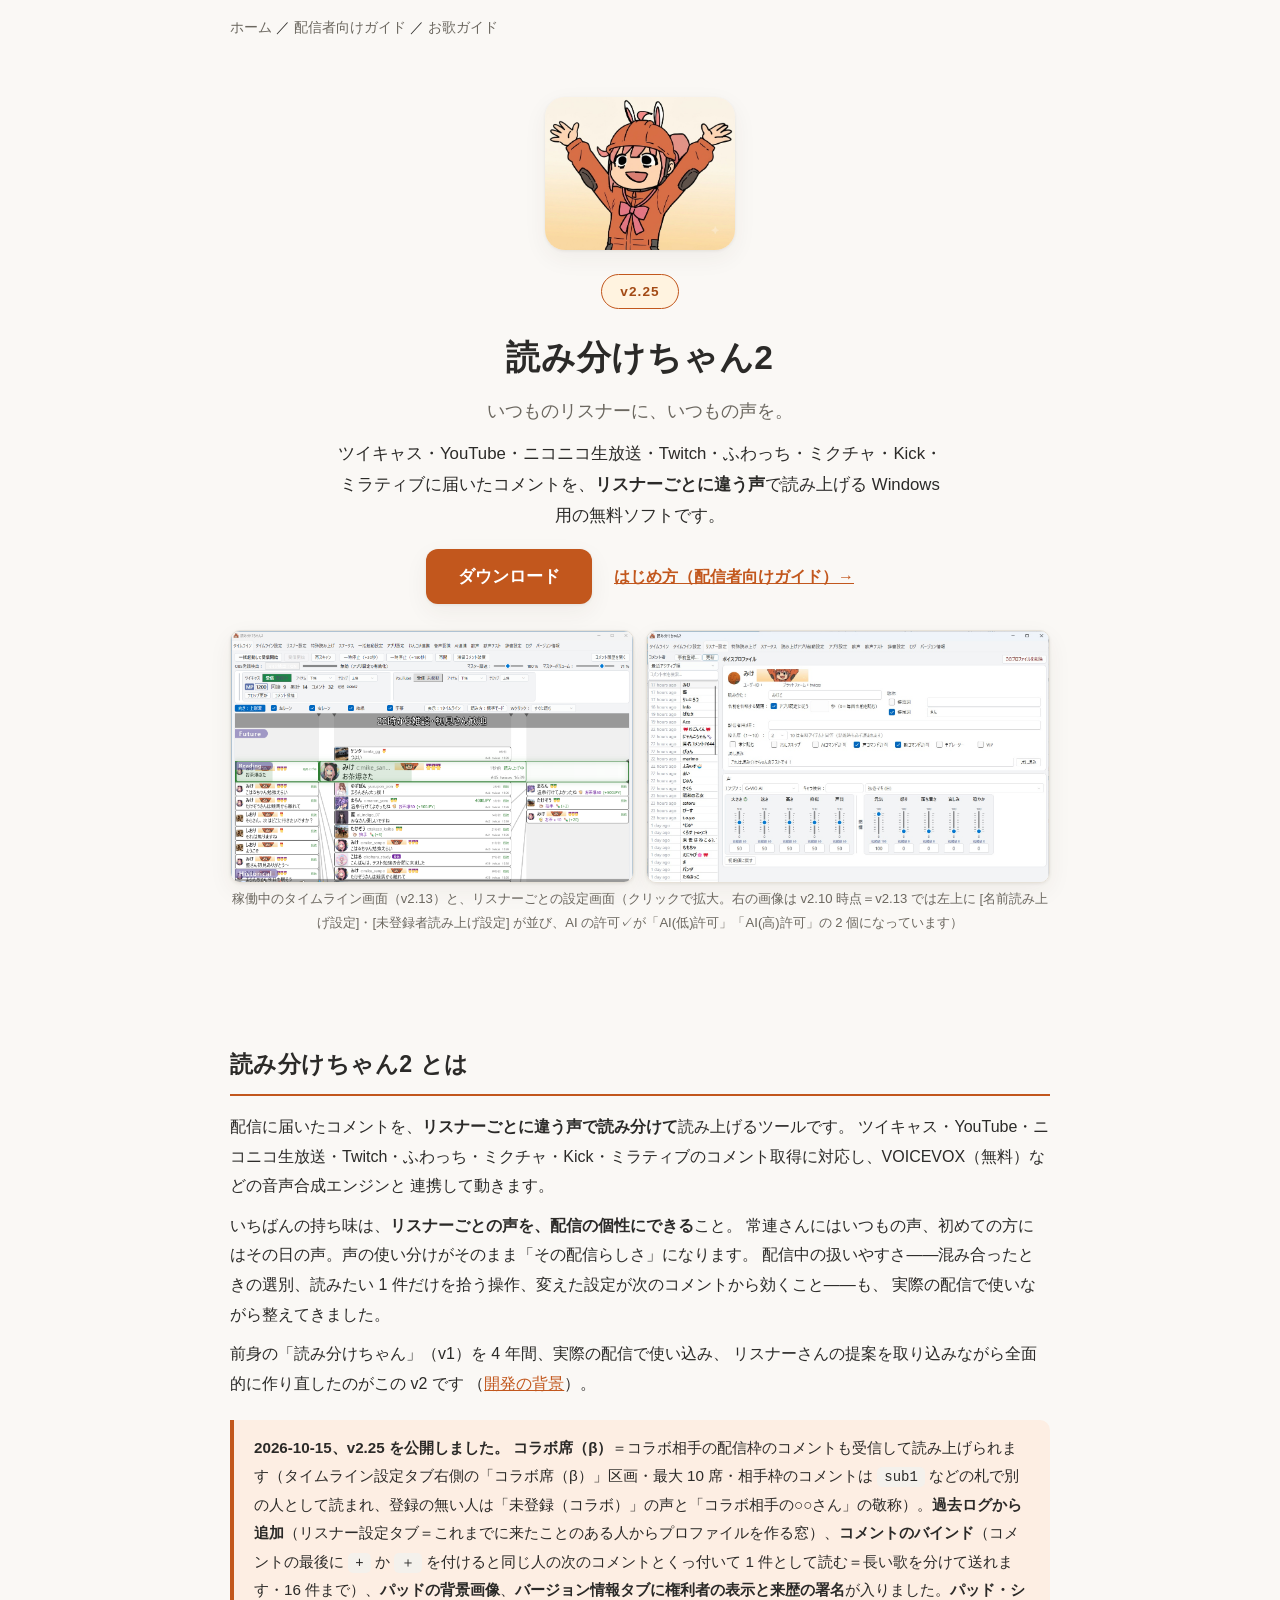
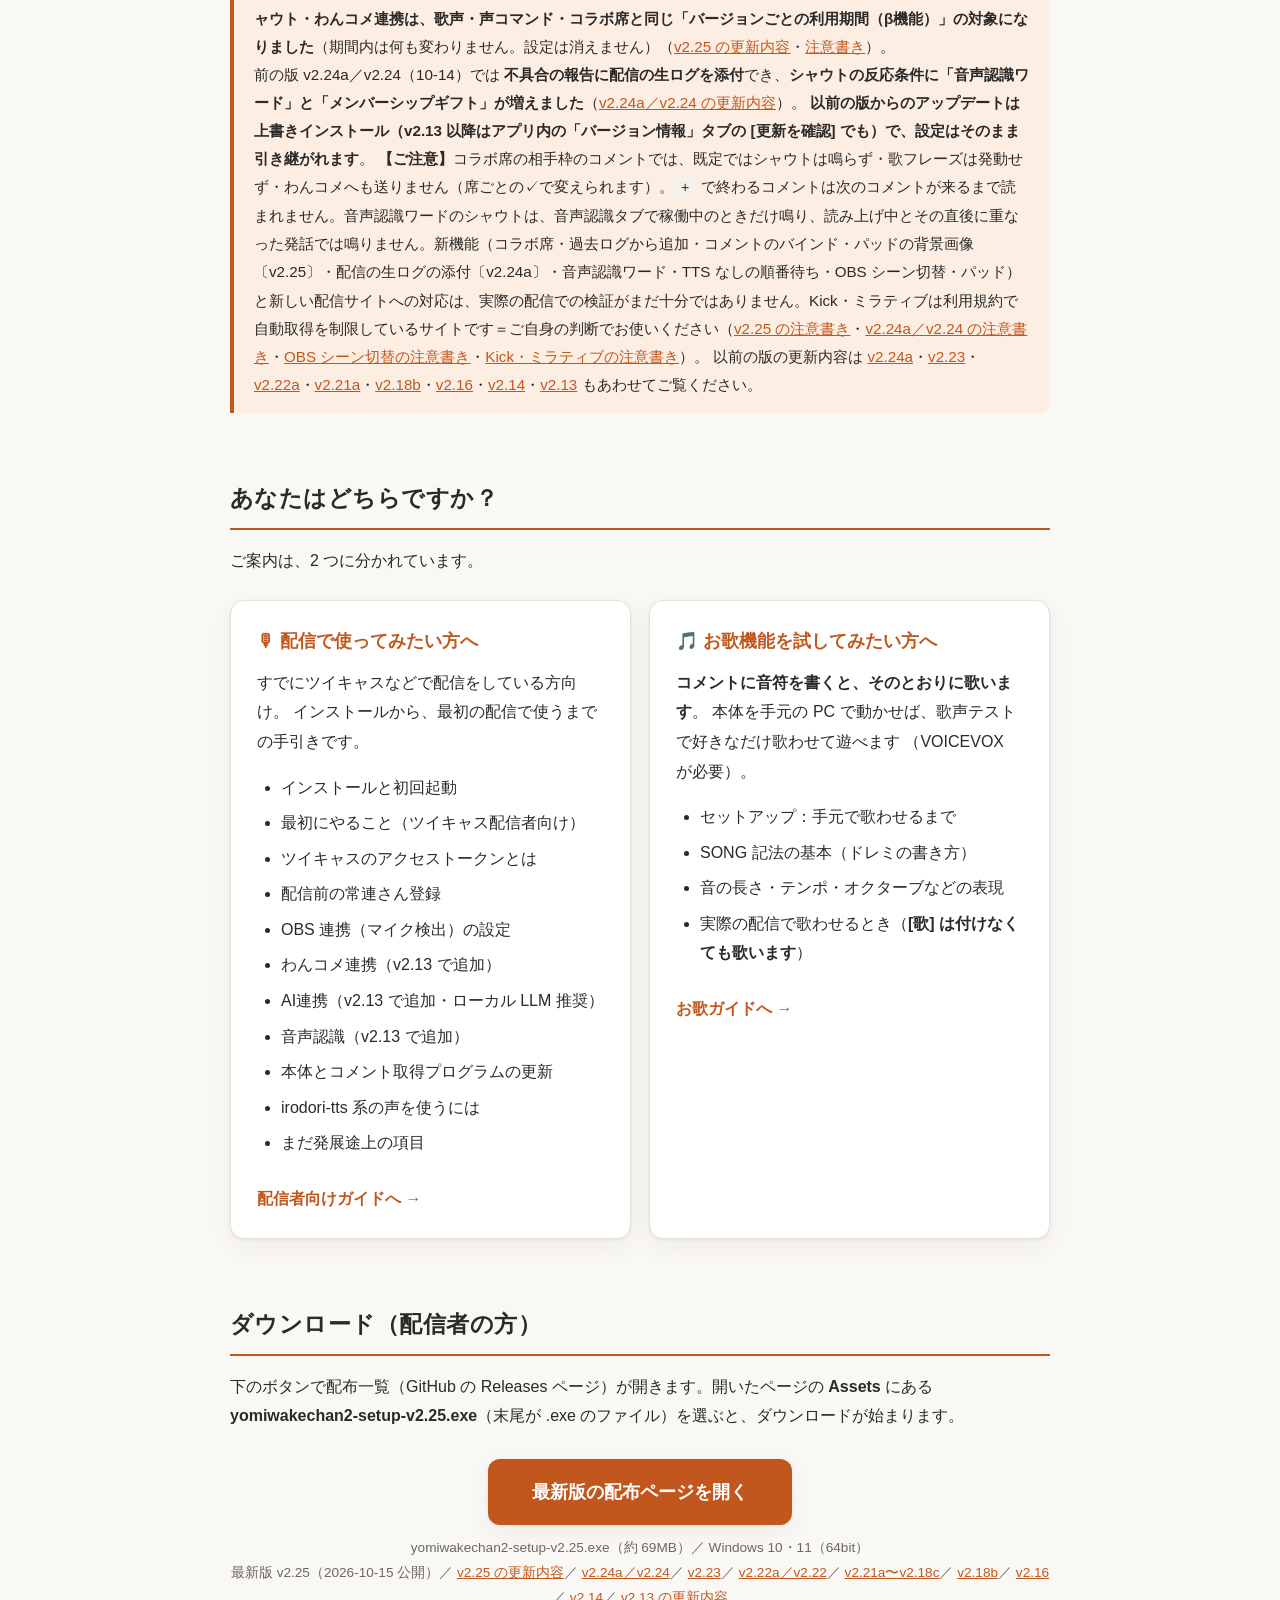
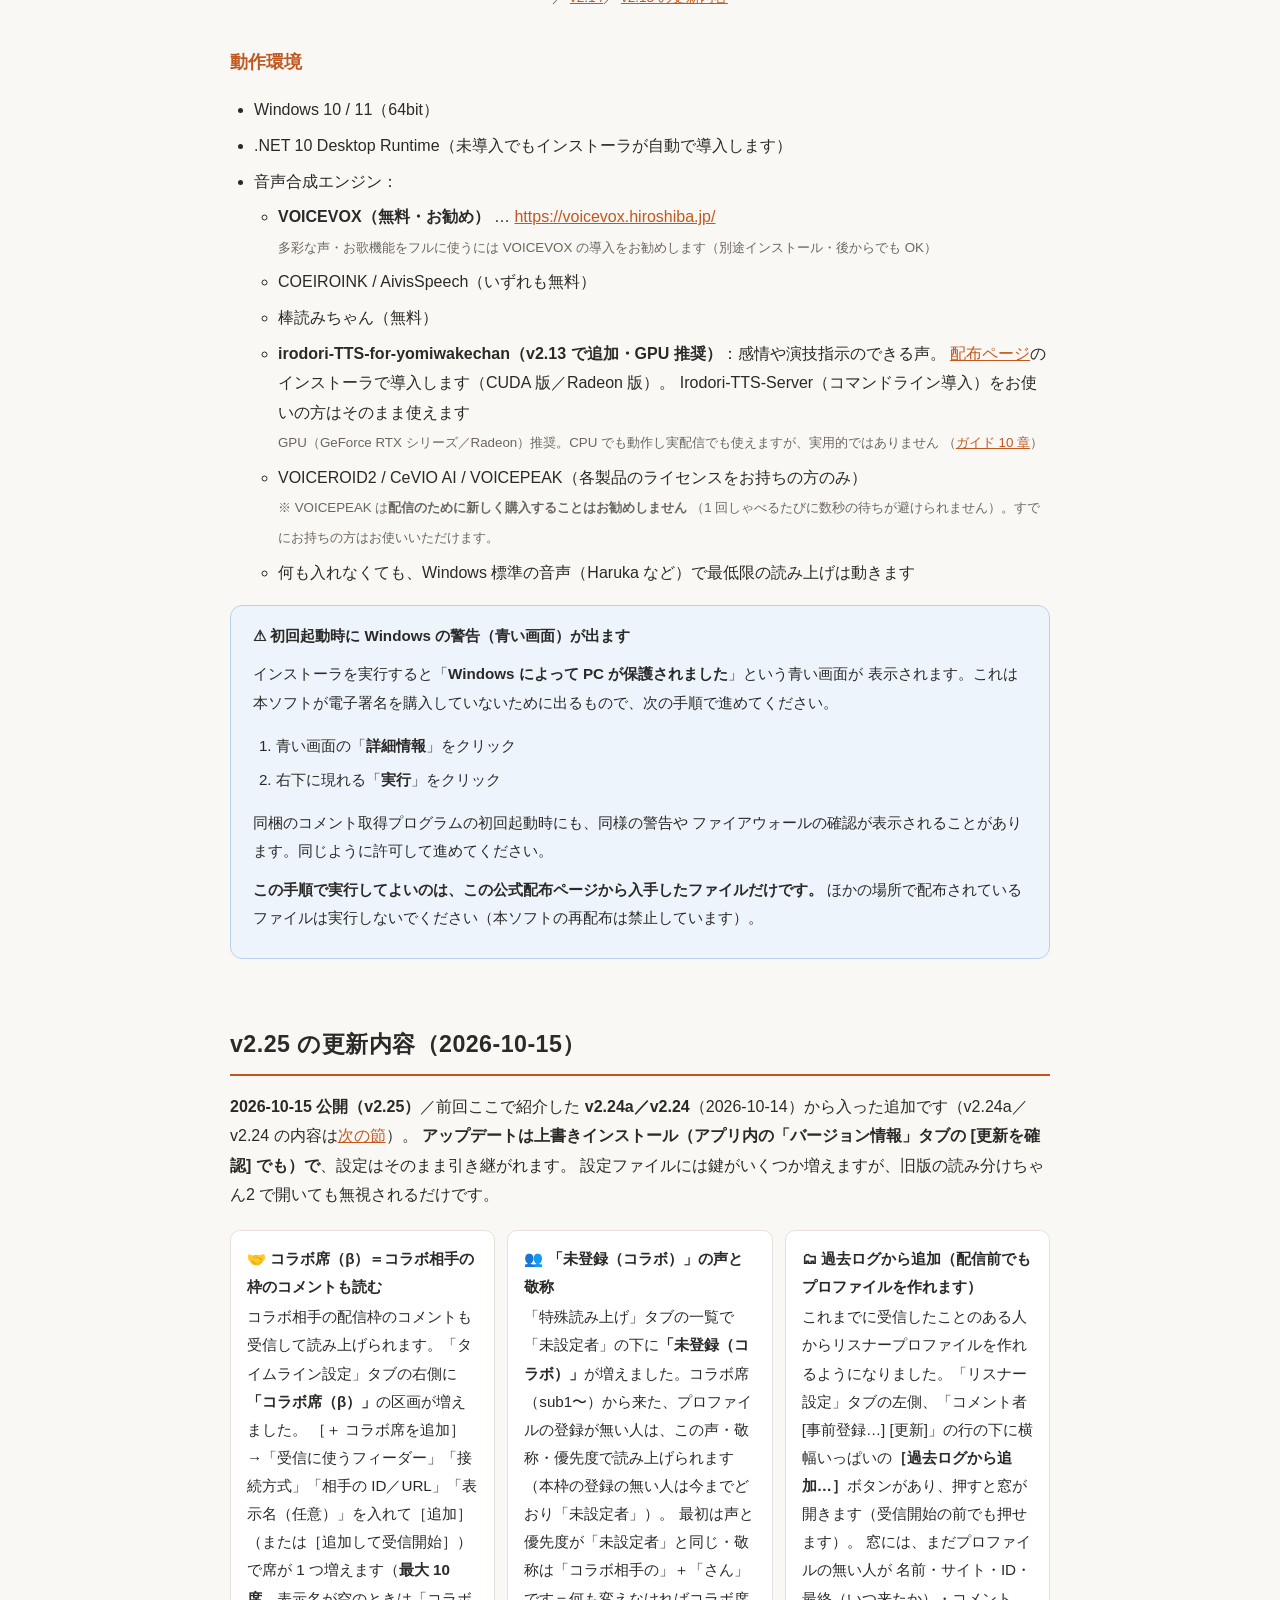
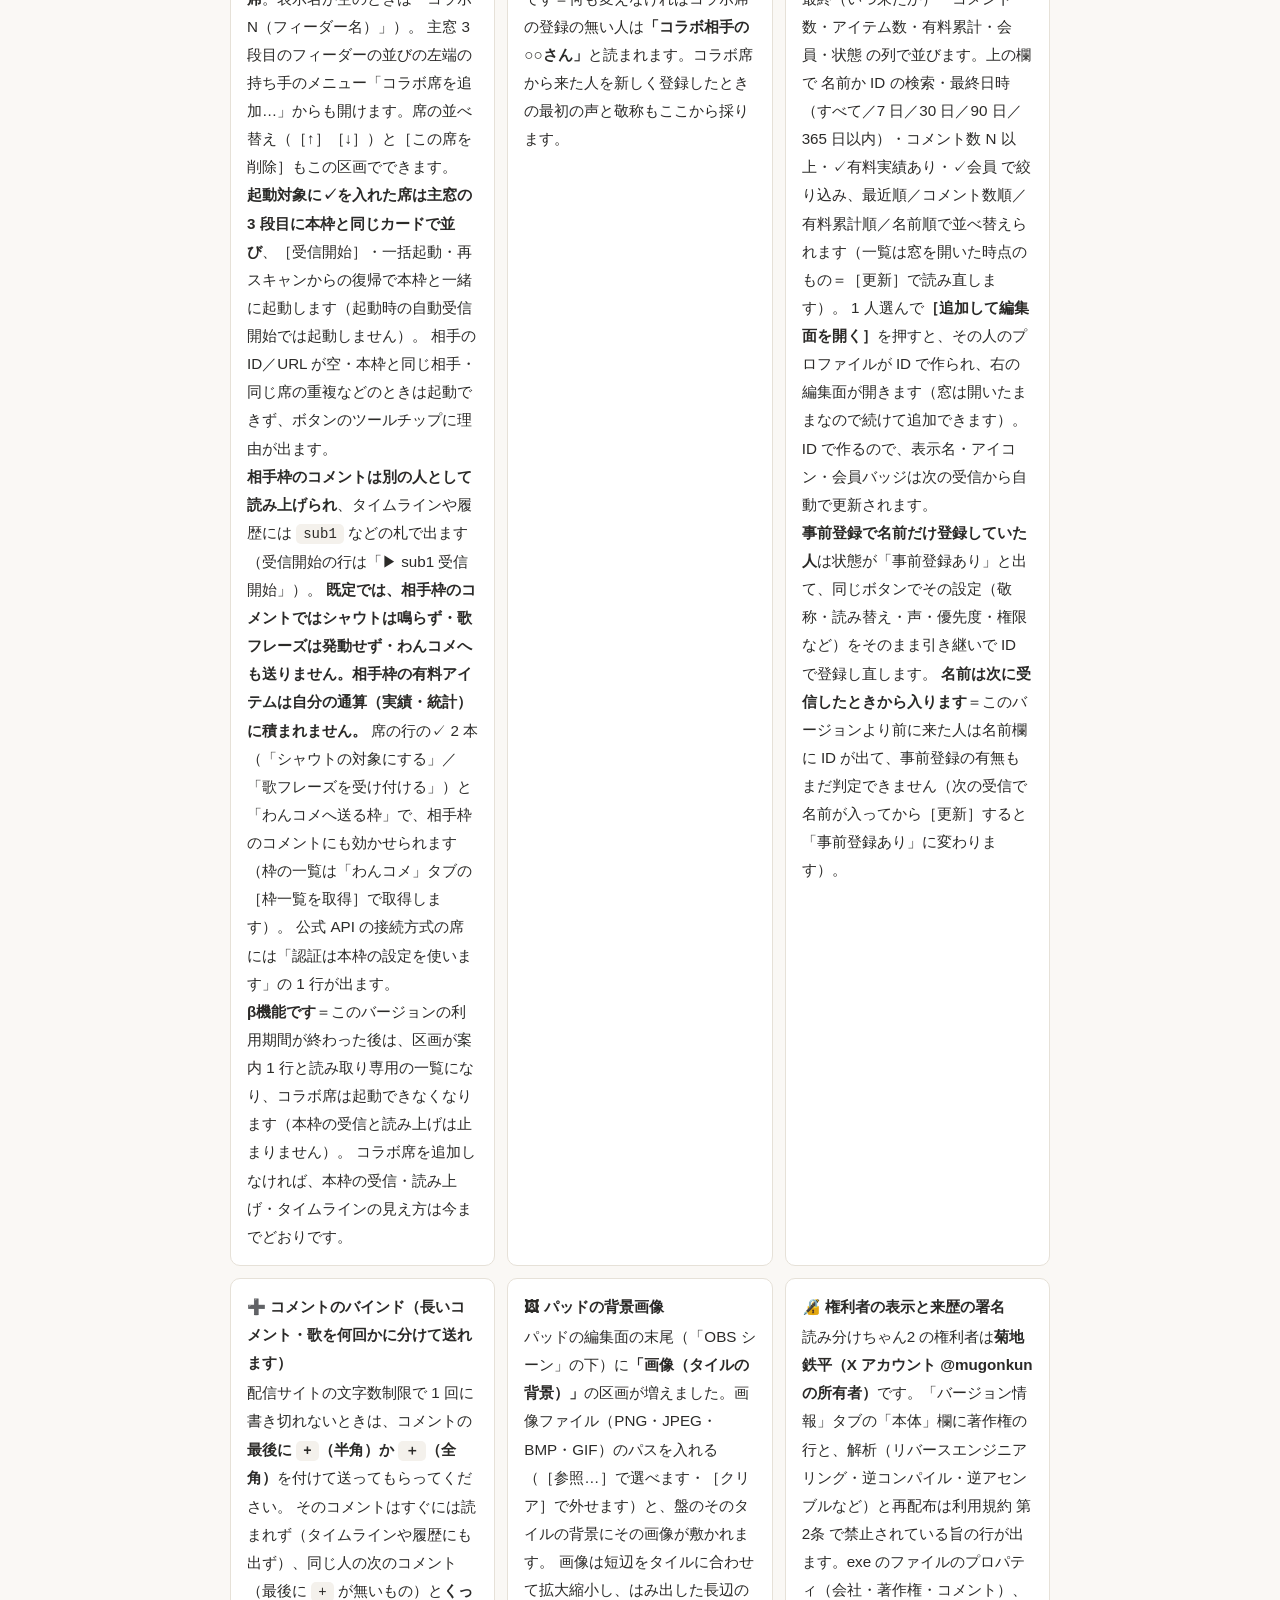
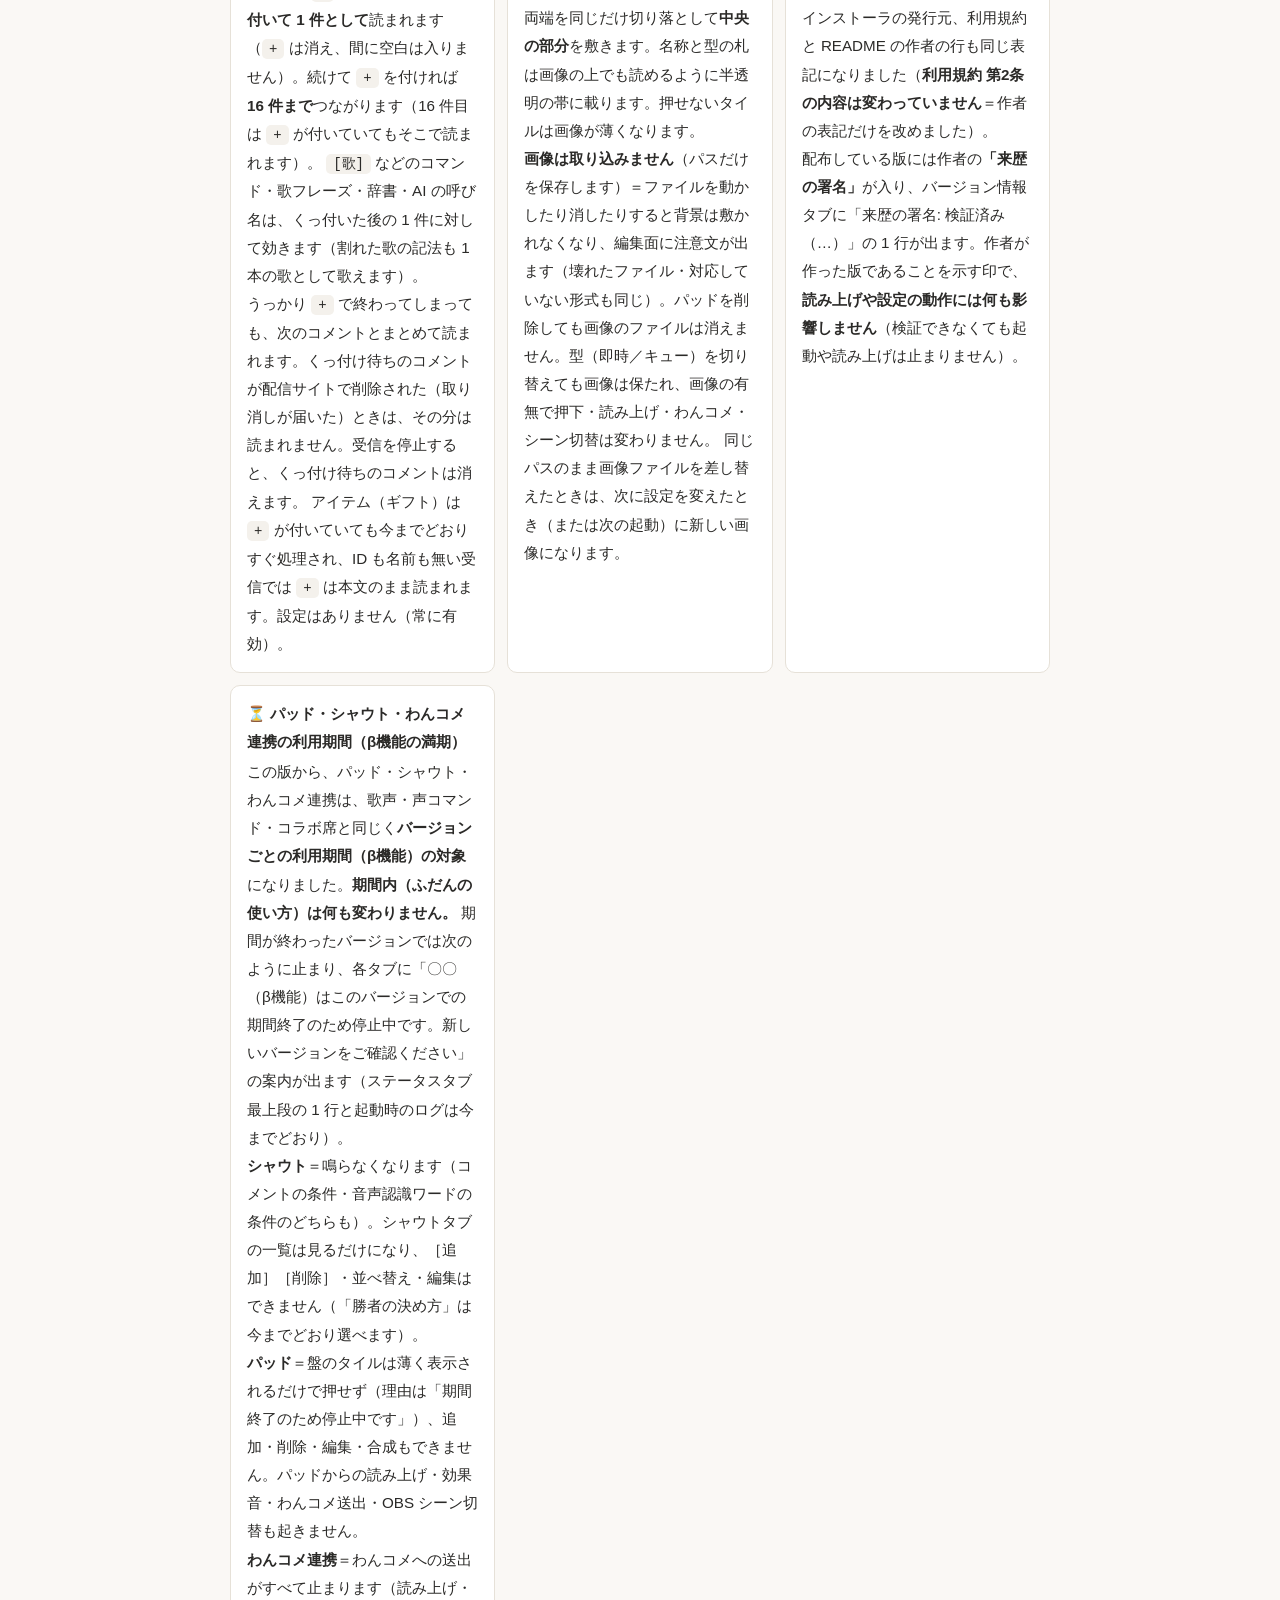
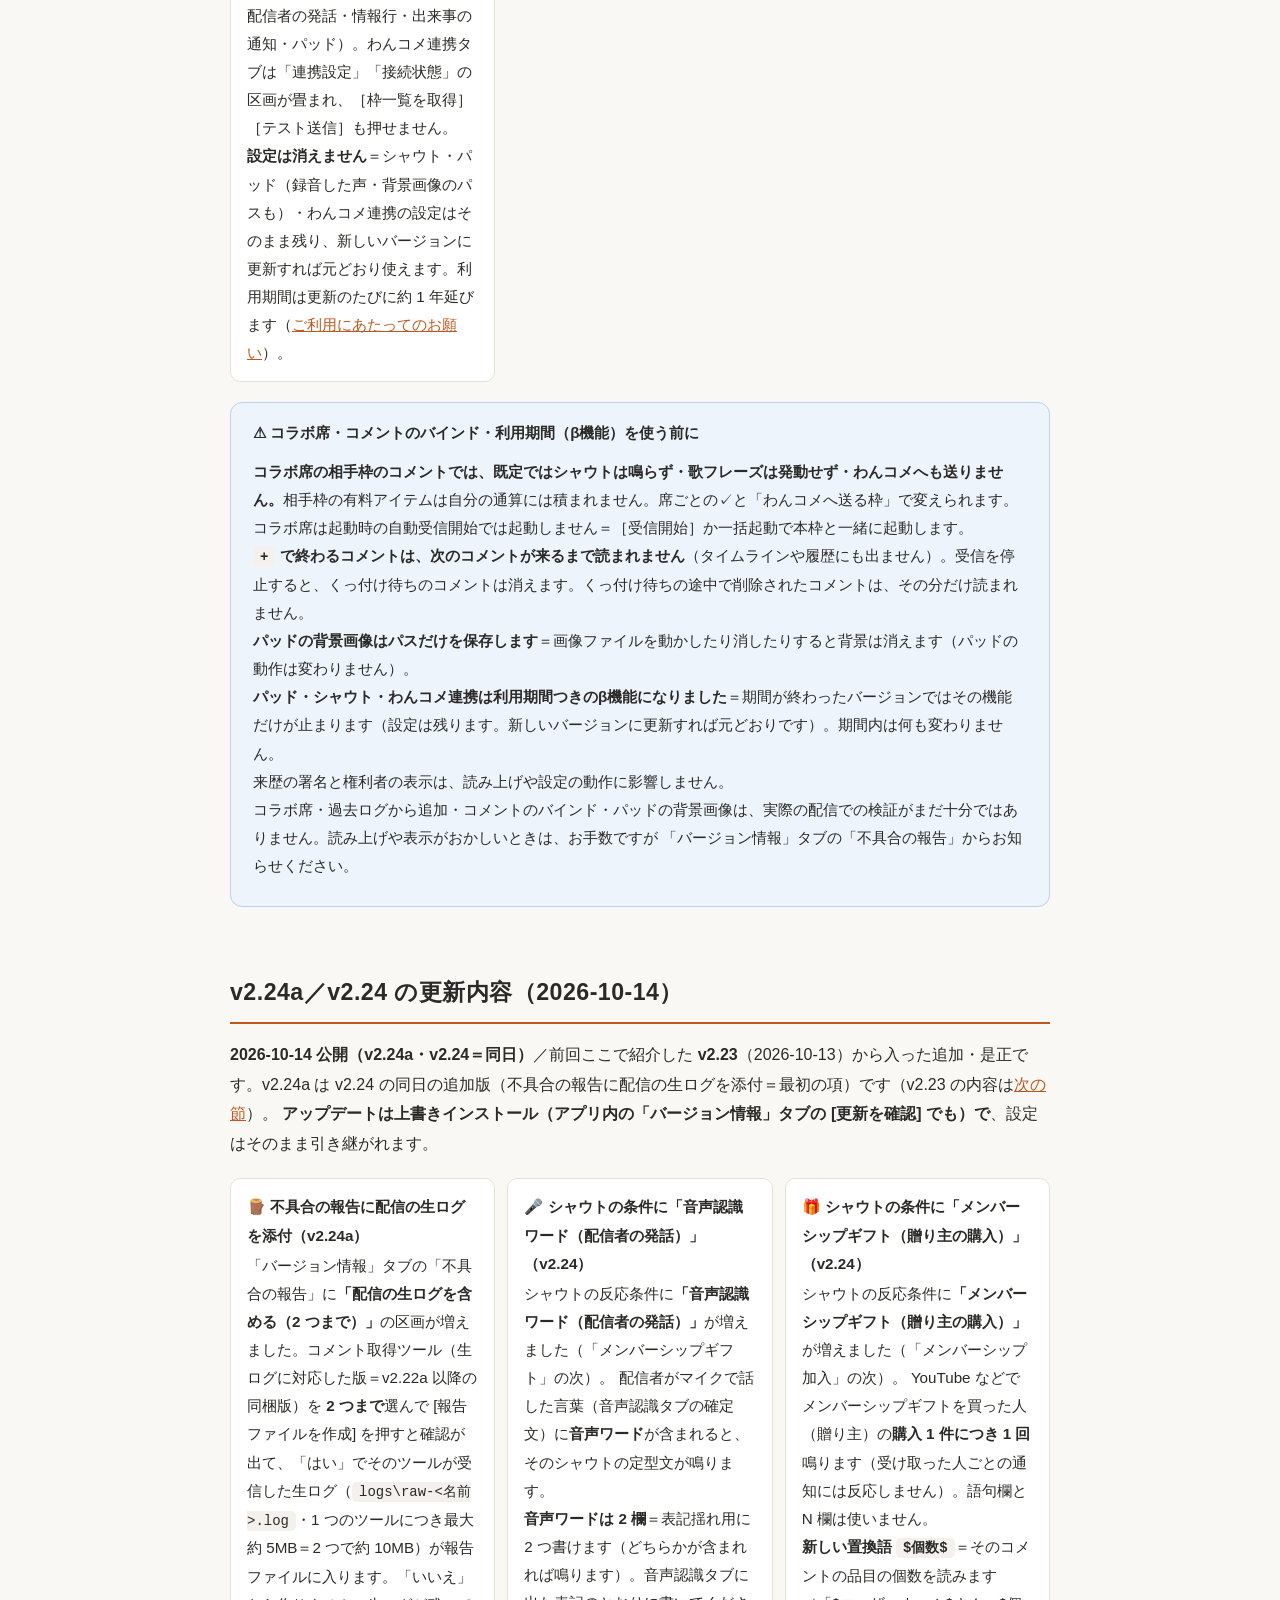
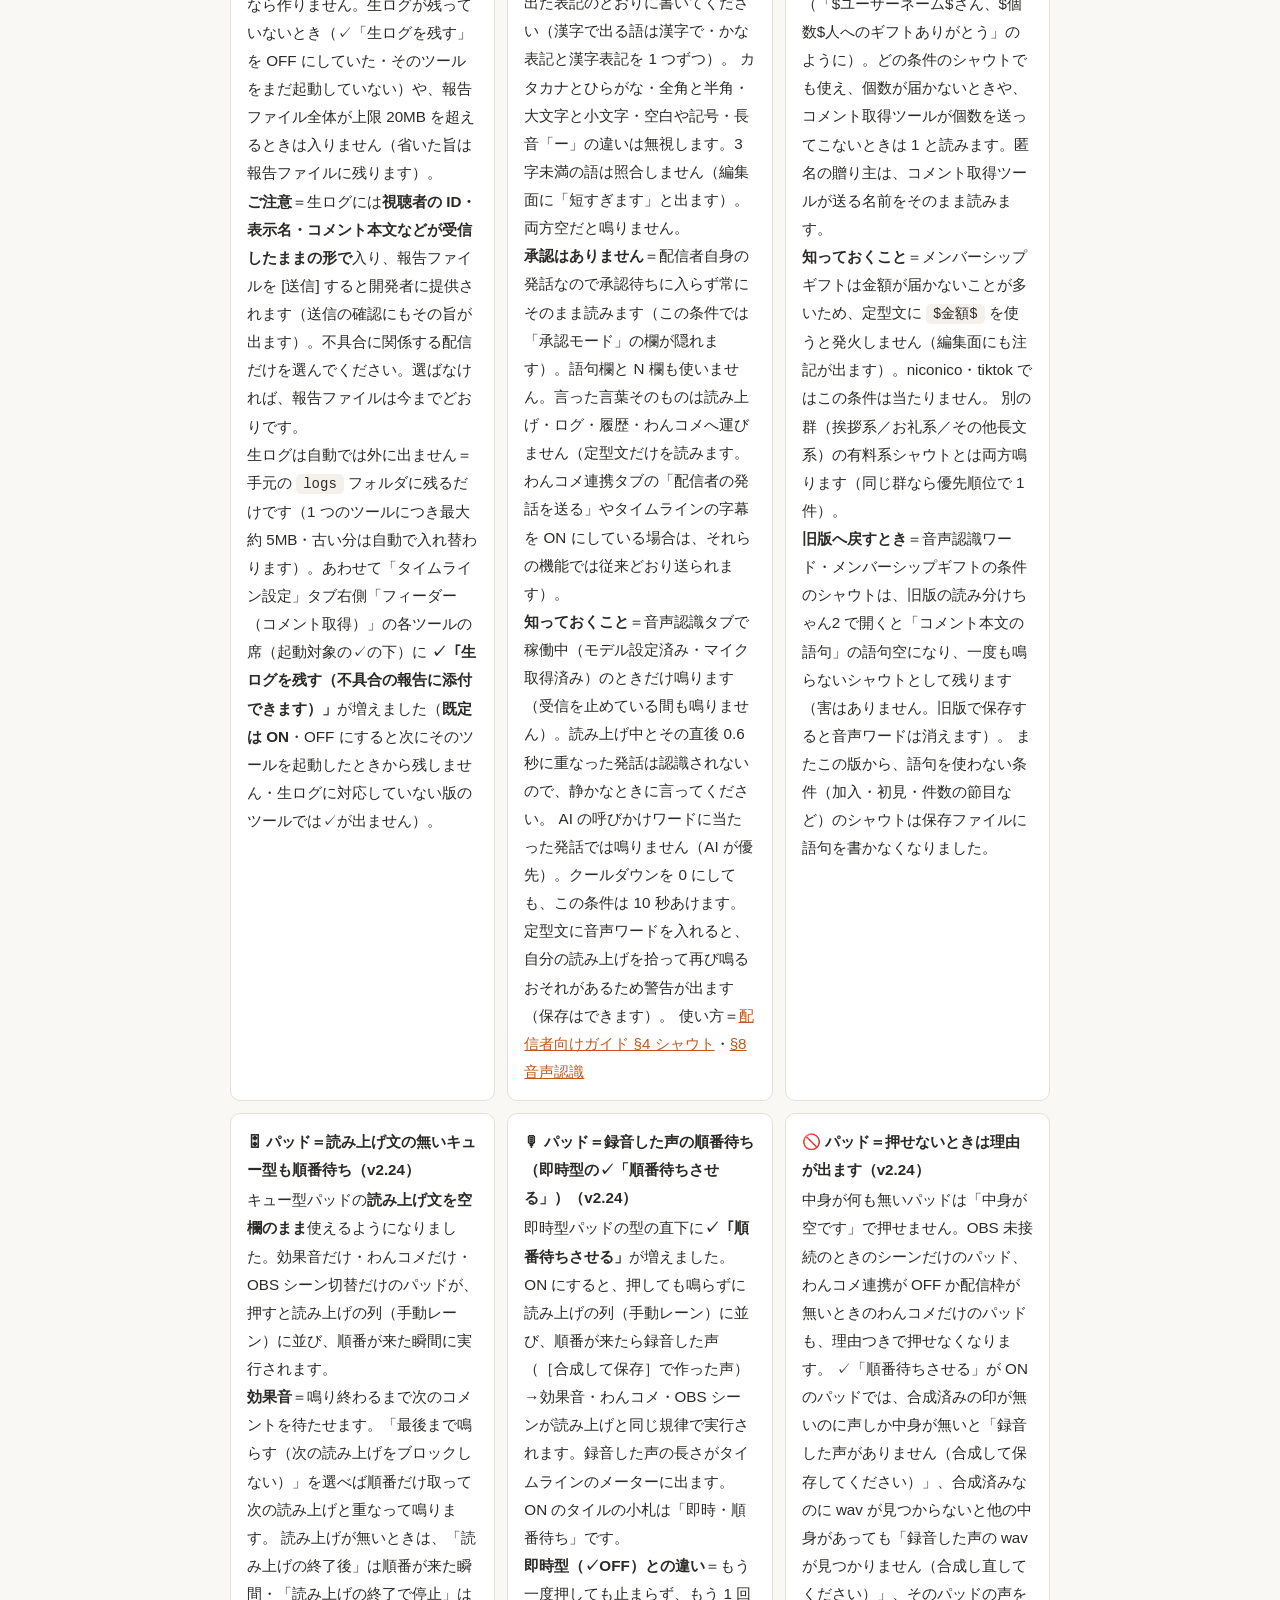
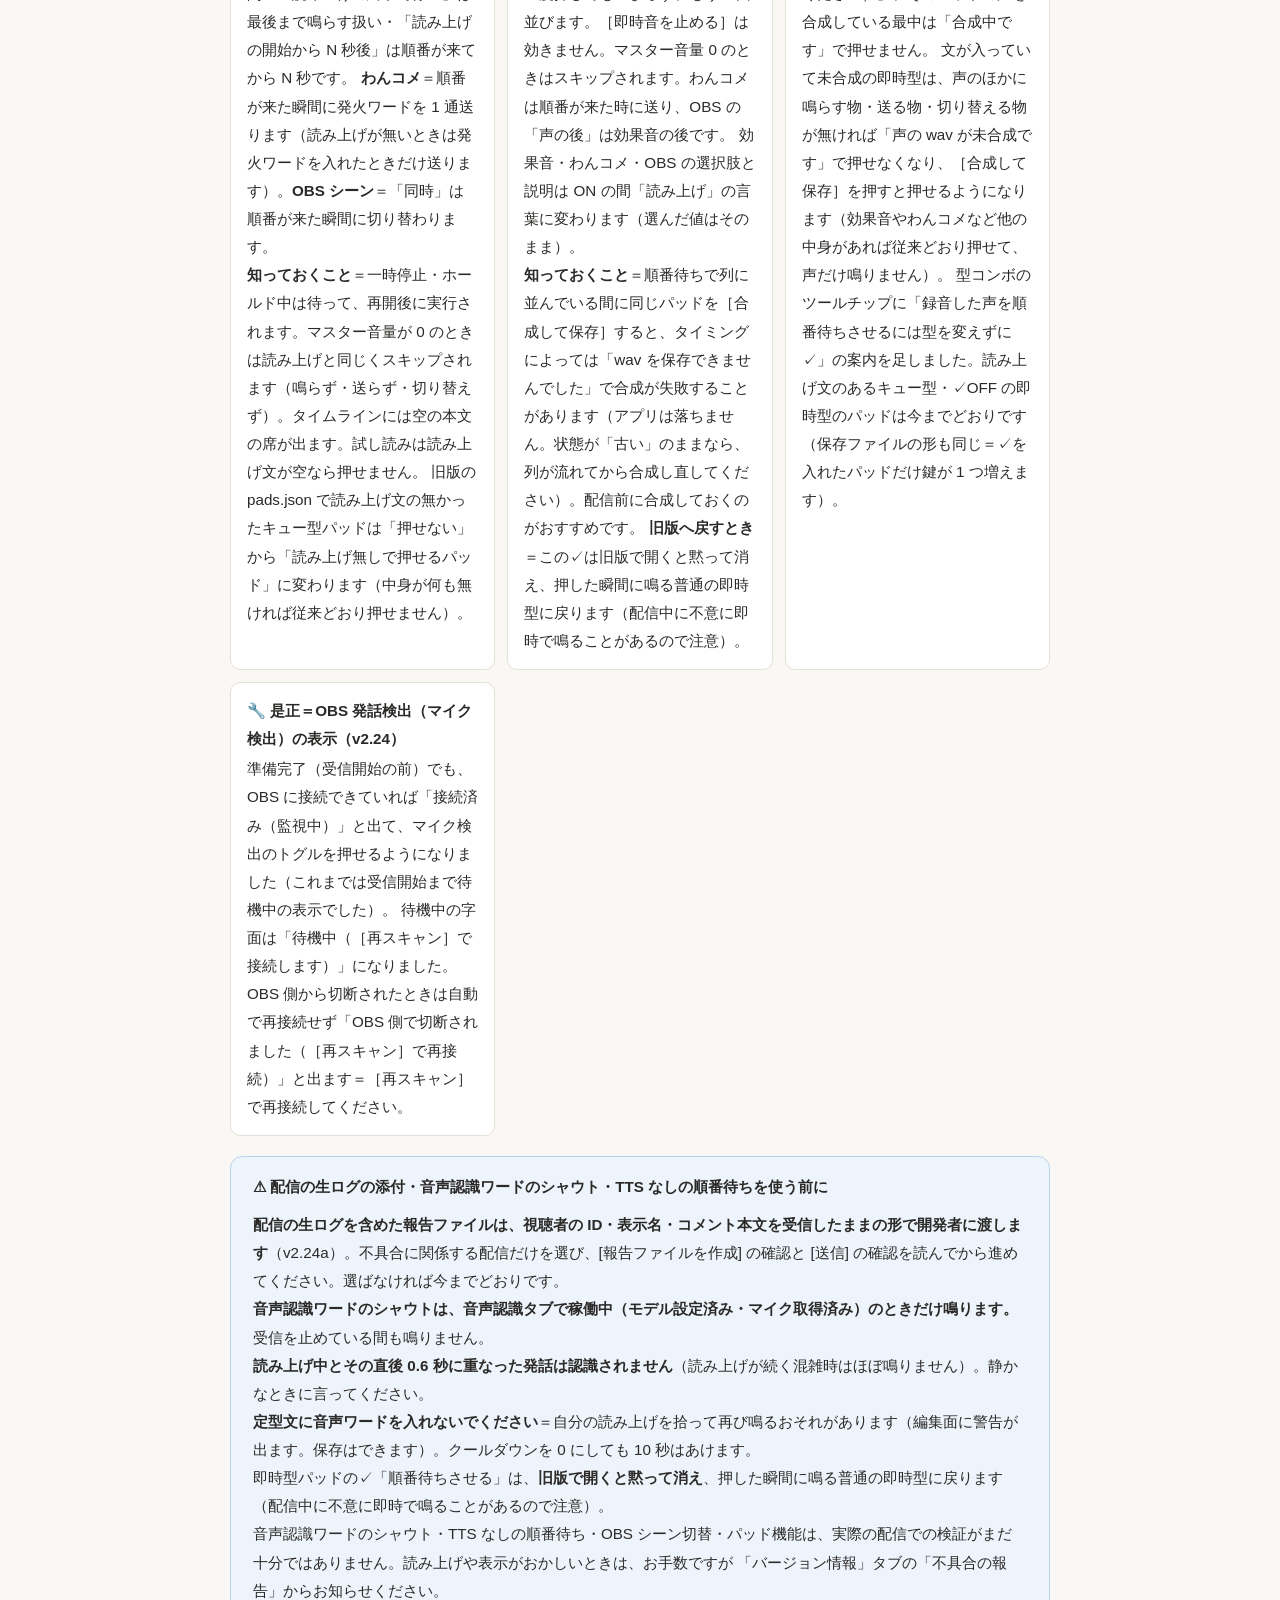
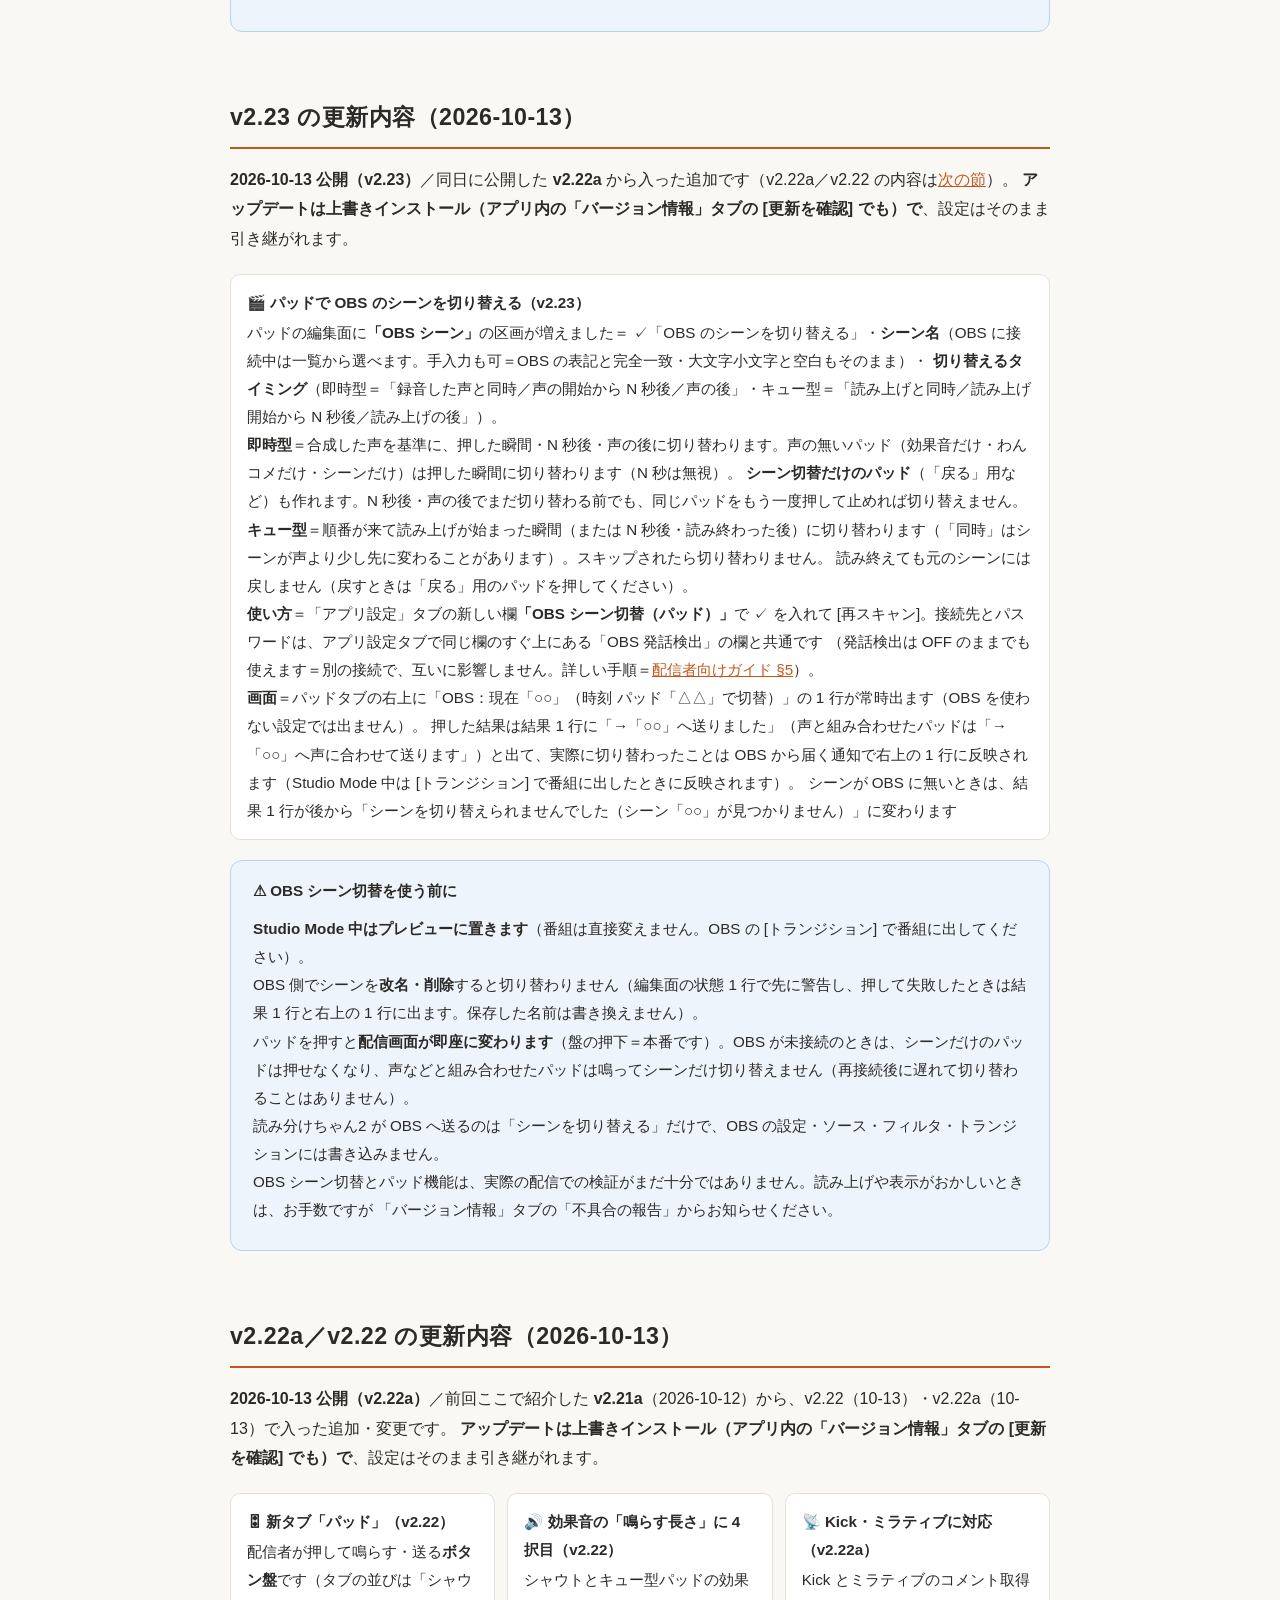
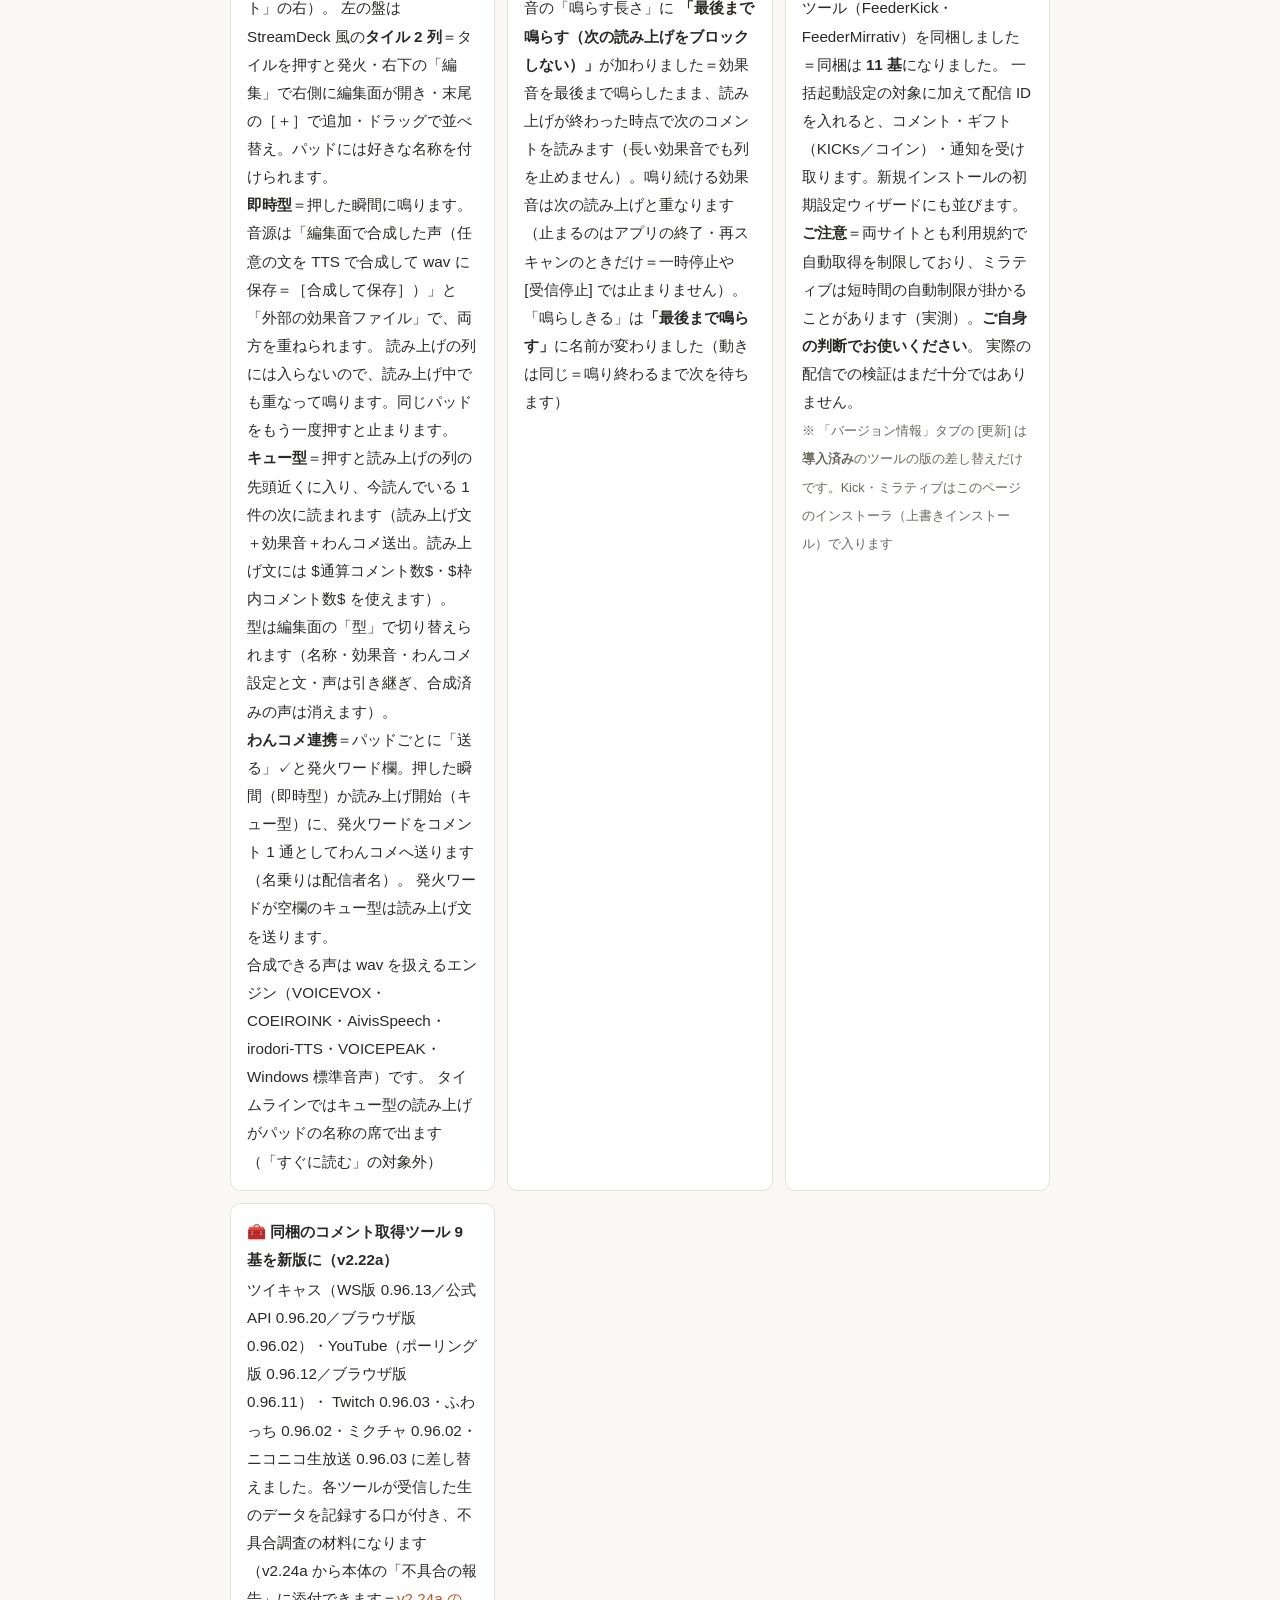
==== commit 46c1f033: "配布ページ v2.25: 鍵の件を外す（司令官「鍵や電子透かしの件は我々だけが知ってればよい」）＝index の #provenance 節（公開鍵 PEM・鍵の識別子・文の形・openssl の手順" ====
--- a/index.html
+++ b/index.html
@@ -52,7 +52,7 @@
 リスナーさんの提案を取り込みながら全面的に作り直したのがこの v2 です
 （<a href="#background">開発の背景</a>）。</p>
 
-<p class="update-flash"><b>2026-10-15、v2.25 を公開しました。</b> <b>コラボ席（β）</b>＝コラボ相手の配信枠のコメントも受信して読み上げられます（タイムライン設定タブ右側の「コラボ席（β）」区画・最大 10 席・相手枠のコメントは <code>sub1</code> などの札で別の人として読まれ、登録の無い人は「未登録（コラボ）」の声と「コラボ相手の○○さん」の敬称）。<b>過去ログから追加</b>（リスナー設定タブ＝これまでに来たことのある人からプロファイルを作る窓）、<b>コメントのバインド</b>（コメントの最後に <code>+</code> か <code>＋</code> を付けると同じ人の次のコメントとくっ付いて 1 件として読む＝長い歌を分けて送れます・16 件まで）、<b>パッドの背景画像</b>、<b>バージョン情報タブに権利者の表示と来歴の署名</b>が入りました。<b>パッド・シャウト・わんコメ連携は、歌声・声コマンド・コラボ席と同じ「バージョンごとの利用期間（β機能）」の対象になりました</b>（期間内は何も変わりません。設定は消えません）（<a href="#whatsnew-v225">v2.25 の更新内容</a>・<a href="#whatsnew-v225-notice">注意書き</a>・<a href="#provenance">来歴の署名の検証</a>）。<br>前の版 v2.24a／v2.24（10-14）では <b>不具合の報告に配信の生ログを添付</b>でき、<b>シャウトの反応条件に「音声認識ワード」と「メンバーシップギフト」が増えました</b>（<a href="#whatsnew-v224">v2.24a／v2.24 の更新内容</a>）。
+<p class="update-flash"><b>2026-10-15、v2.25 を公開しました。</b> <b>コラボ席（β）</b>＝コラボ相手の配信枠のコメントも受信して読み上げられます（タイムライン設定タブ右側の「コラボ席（β）」区画・最大 10 席・相手枠のコメントは <code>sub1</code> などの札で別の人として読まれ、登録の無い人は「未登録（コラボ）」の声と「コラボ相手の○○さん」の敬称）。<b>過去ログから追加</b>（リスナー設定タブ＝これまでに来たことのある人からプロファイルを作る窓）、<b>コメントのバインド</b>（コメントの最後に <code>+</code> か <code>＋</code> を付けると同じ人の次のコメントとくっ付いて 1 件として読む＝長い歌を分けて送れます・16 件まで）、<b>パッドの背景画像</b>、<b>バージョン情報タブに権利者の表示と来歴の署名</b>が入りました。<b>パッド・シャウト・わんコメ連携は、歌声・声コマンド・コラボ席と同じ「バージョンごとの利用期間（β機能）」の対象になりました</b>（期間内は何も変わりません。設定は消えません）（<a href="#whatsnew-v225">v2.25 の更新内容</a>・<a href="#whatsnew-v225-notice">注意書き</a>）。<br>前の版 v2.24a／v2.24（10-14）では <b>不具合の報告に配信の生ログを添付</b>でき、<b>シャウトの反応条件に「音声認識ワード」と「メンバーシップギフト」が増えました</b>（<a href="#whatsnew-v224">v2.24a／v2.24 の更新内容</a>）。
 <b>以前の版からのアップデートは上書きインストール（v2.13 以降はアプリ内の「バージョン情報」タブの [更新を確認] でも）で、設定はそのまま引き継がれます</b>。
 <b>【ご注意】</b>コラボ席の相手枠のコメントでは、既定ではシャウトは鳴らず・歌フレーズは発動せず・わんコメへも送りません（席ごとの✓で変えられます）。<code>+</code> で終わるコメントは次のコメントが来るまで読まれません。音声認識ワードのシャウトは、音声認識タブで稼働中のときだけ鳴り、読み上げ中とその直後に重なった発話では鳴りません。新機能（コラボ席・過去ログから追加・コメントのバインド・パッドの背景画像〔v2.25〕・配信の生ログの添付〔v2.24a〕・音声認識ワード・TTS なしの順番待ち・OBS シーン切替・パッド）と新しい配信サイトへの対応は、実際の配信での検証がまだ十分ではありません。Kick・ミラティブは利用規約で自動取得を制限しているサイトです＝ご自身の判断でお使いください（<a href="#whatsnew-v225-notice">v2.25 の注意書き</a>・<a href="#whatsnew-v224-notice">v2.24a／v2.24 の注意書き</a>・<a href="#whatsnew-v223-notice">OBS シーン切替の注意書き</a>・<a href="#whatsnew-v222-notice">Kick・ミラティブの注意書き</a>）。
 以前の版の更新内容は <a href="#whatsnew-v224">v2.24a</a>・<a href="#whatsnew-v223">v2.23</a>・<a href="#whatsnew-v222">v2.22a</a>・<a href="#whatsnew-v221">v2.21a</a>・<a href="#whatsnew-v218a">v2.18b</a>・<a href="#whatsnew">v2.16</a>・<a href="#whatsnew-v214">v2.14</a>・<a href="#whatsnew-v213">v2.13</a> もあわせてご覧ください。</p>
@@ -183,8 +183,7 @@
     <b>画像は取り込みません</b>（パスだけを保存します）＝ファイルを動かしたり消したりすると背景は敷かれなくなり、編集面に注意文が出ます（壊れたファイル・対応していない形式も同じ）。パッドを削除しても画像のファイルは消えません。型（即時／キュー）を切り替えても画像は保たれ、画像の有無で押下・読み上げ・わんコメ・シーン切替は変わりません。
     同じパスのまま画像ファイルを差し替えたときは、次に設定を変えたとき（または次の起動）に新しい画像になります。</li>
   <li><b>🔏 権利者の表示と来歴の署名</b>読み分けちゃん2 の権利者は<b>菊地鉄平（X アカウント @mugonkun の所有者）</b>です。「バージョン情報」タブの「本体」欄に著作権の行と、解析（リバースエンジニアリング・逆コンパイル・逆アセンブルなど）と再配布は利用規約 第2条 で禁止されている旨の行が出ます。exe のファイルのプロパティ（会社・著作権・コメント）、インストーラの発行元、利用規約と README の作者の行も同じ表記になりました（<b>利用規約 第2条の内容は変わっていません</b>＝作者の表記だけを改めました）。<br>
-    配布している版には、作者の鍵でしか作れない<b>「来歴の署名」</b>が入り、バージョン情報タブに「来歴の署名: 検証済み（鍵 10bf3d1f86a2e4f6・commit …・built …）」と出ます。作者が作った版であることを後から示すための印で、<b>読み上げや設定の動作には何も影響しません</b>（検証できなくても起動や読み上げは止まりません）。
-    公開鍵と検証の手順は<a href="#provenance">この下</a>に載せました。</li>
+    配布している版には作者の<b>「来歴の署名」</b>が入り、バージョン情報タブに「来歴の署名: 検証済み（…）」の 1 行が出ます。作者が作った版であることを示す印で、<b>読み上げや設定の動作には何も影響しません</b>（検証できなくても起動や読み上げは止まりません）。</li>
   <li><b>⏳ パッド・シャウト・わんコメ連携の利用期間（β機能の満期）</b>この版から、パッド・シャウト・わんコメ連携は、歌声・声コマンド・コラボ席と同じく<b>バージョンごとの利用期間（β機能）の対象</b>になりました。<b>期間内（ふだんの使い方）は何も変わりません。</b>
     期間が終わったバージョンでは次のように止まり、各タブに「〇〇（β機能）はこのバージョンでの期間終了のため停止中です。新しいバージョンをご確認ください」の案内が出ます（ステータスタブ最上段の 1 行と起動時のログは今までどおり）。<br>
     <b>シャウト</b>＝鳴らなくなります（コメントの条件・音声認識ワードの条件のどちらも）。シャウトタブの一覧は見るだけになり、［追加］［削除］・並べ替え・編集はできません（「勝者の決め方」は今までどおり選べます）。<br>
@@ -204,25 +203,6 @@
   コラボ席・過去ログから追加・コメントのバインド・パッドの背景画像は、実際の配信での検証がまだ十分ではありません。読み上げや表示がおかしいときは、お手数ですが
   「バージョン情報」タブの「不具合の報告」からお知らせください。</p>
 </div>
-
-<h3 id="provenance">来歴の署名の公開鍵と検証の手順</h3>
-
-<p>v2.25 以降の配布版には、作者の秘密鍵で作った「来歴の署名」（ECDSA P-256＋SHA-256・署名は DER）が入っています。ふだんは<b>「バージョン情報」タブの「来歴の署名: 検証済み（鍵 10bf3d1f86a2e4f6・…）」の 1 行</b>を見れば足ります（本体が自分の中の公開鍵で検証した結果です）。
-道具を信じずに自分で確かめたい方のために、公開鍵と手順を置いておきます。</p>
-<pre><code>-----BEGIN PUBLIC KEY-----
-MFkwEwYHKoZIzj0CAQYIKoZIzj0DAQcDQgAEP8s7ARuSiF7Xr+KRZlaDTFJdojZm
-KdBtcRrxLUzXdH8tfBEk0FSRPis39P862m3xmiszeVpuKZmi9PVuZVL2JQ==
------END PUBLIC KEY-----</code></pre>
-<ul>
-  <li><b>鍵の識別子</b>＝<code>10bf3d1f86a2e4f6</code>（公開鍵〔SubjectPublicKeyInfo の DER〕の SHA-256 の先頭 16 桁）。</li>
-  <li><b>署名の対象（文）</b>＝1 行・UTF-8（BOM なし・末尾改行なし）・区切り <code> | </code>＝<code>yomiwakechan2 provenance v1 | product=読み分けちゃん2 | rights-holder=菊地鉄平（X アカウント @mugonkun の所有者） | version=v2.25 | commit=&lt;git の 40 桁&gt; | built=&lt;yyyy-MM-dd&gt;</code>。</li>
-  <li><b>openssl での検証</b>＝① 本体の <code>yomiwakechan2.dll</code> の AssemblyMetadata から <code>ProvenanceStatement</code>（文）と <code>ProvenanceSignature</code>（署名の base64）を読む（.NET のメタデータ閲覧器などで。バージョン情報タブの 1 行には commit が先頭 7 桁しか出ないので、文はタブからは組めません）
-    ② 文を <code>statement.txt</code> に UTF-8（BOM なし・末尾改行なし）で書く ③ 署名の base64 を <code>sig.b64</code> に書き、<code>openssl base64 -d -A -in sig.b64 -out sig.der</code> で復号する
-    ④ <code>openssl dgst -sha256 -verify provenance-public.pem -signature sig.der statement.txt</code> → <code>Verified OK</code>。
-    鍵の識別子の確かめ＝<code>openssl pkey -pubin -in provenance-public.pem -outform DER | openssl dgst -sha256</code> の先頭 16 桁。</li>
-  <li><b>データ罠の一覧の日付固定</b>＝製品データの中には、動作に影響しない作者固有の項目が少数入っています。どれがそれかの一覧は公開しませんが、その一覧ファイルの SHA-256 をここに記して日付を固定します＝<code>31e76ee42e489c63fa5799e8f2ae884fdd7c04a83d30591f0cc2b36e6361d185</code>（2026-10-14）。</li>
-  <li>来歴の署名は改ざんを防ぐ仕組みではなく、作者が作った版であることを後から示すための印です。本ソフトの解析・再配布は利用規約 第2条 で禁止しています（<a href="#beta">ご利用にあたってのお願い</a>）。</li>
-</ul>
 
 <!-- ============================================================ -->
 <h2 id="whatsnew-v224">v2.24a／v2.24 の更新内容（2026-10-14）</h2>
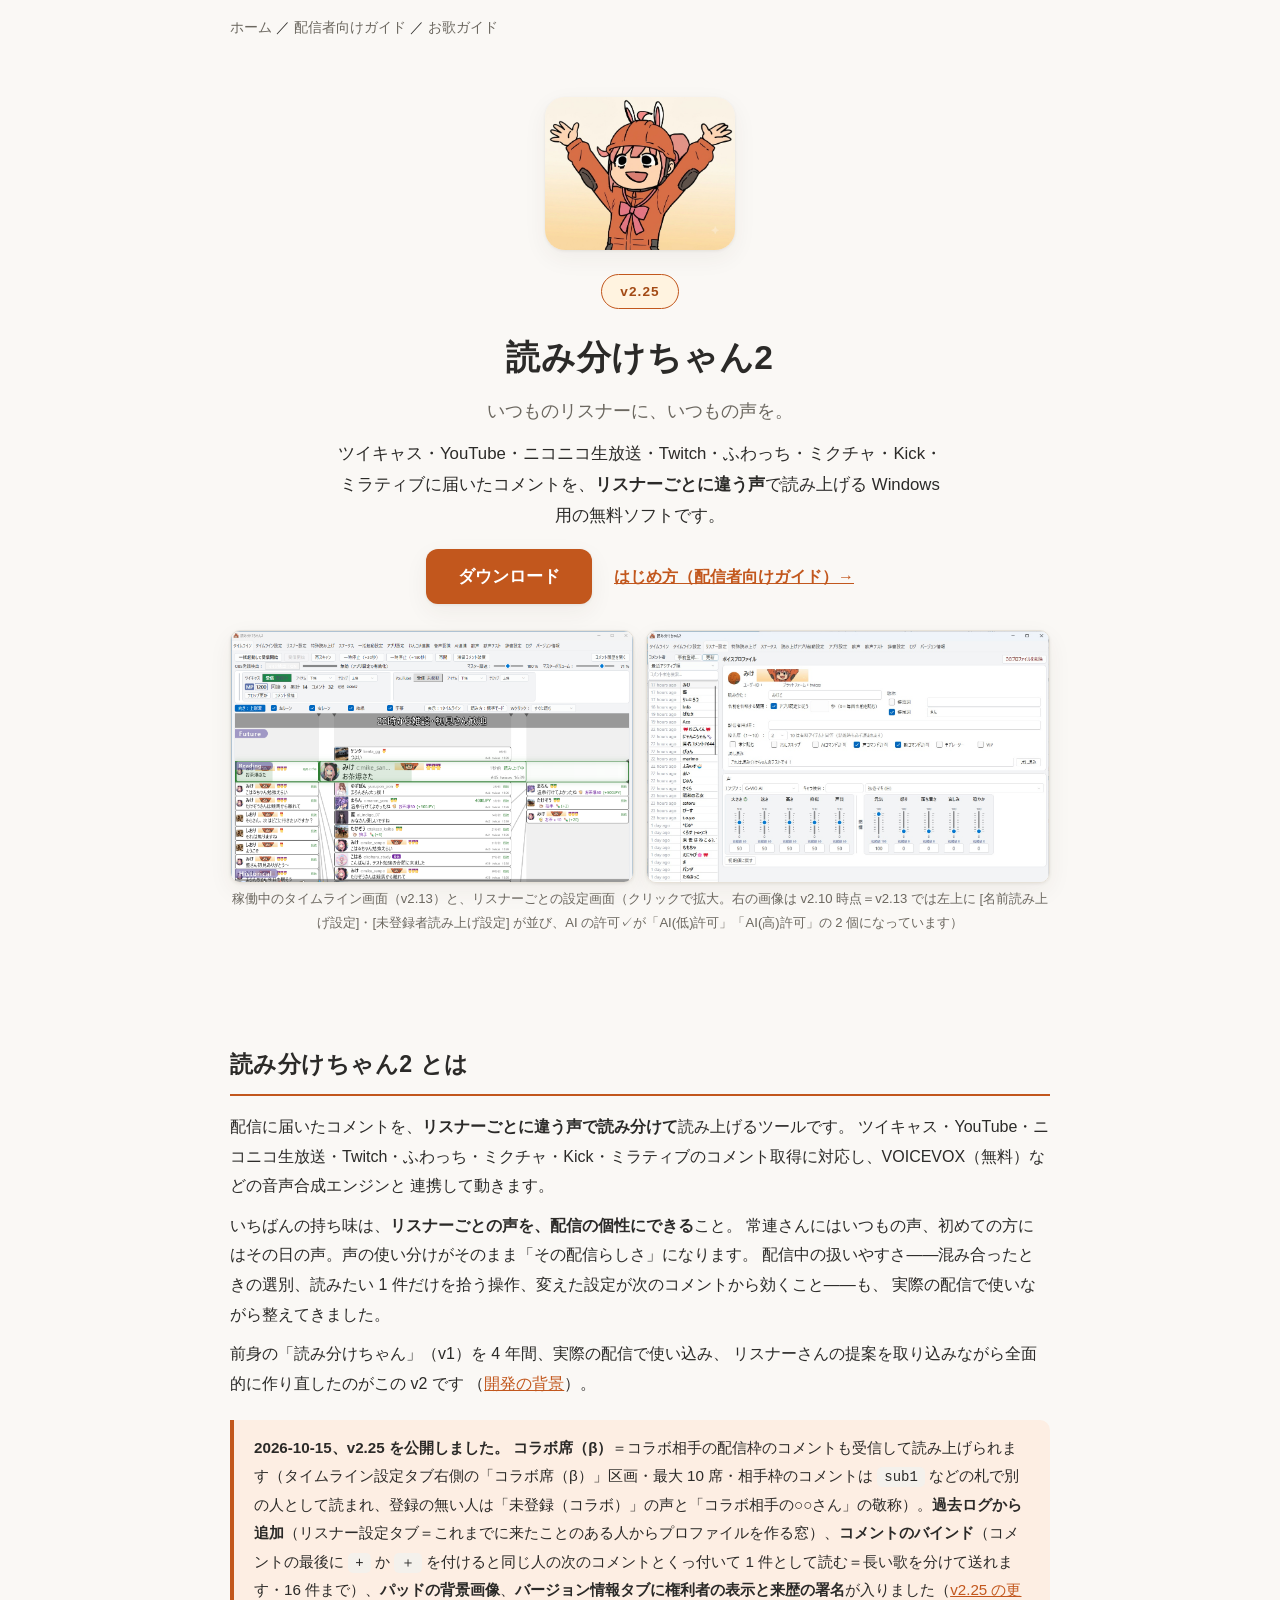
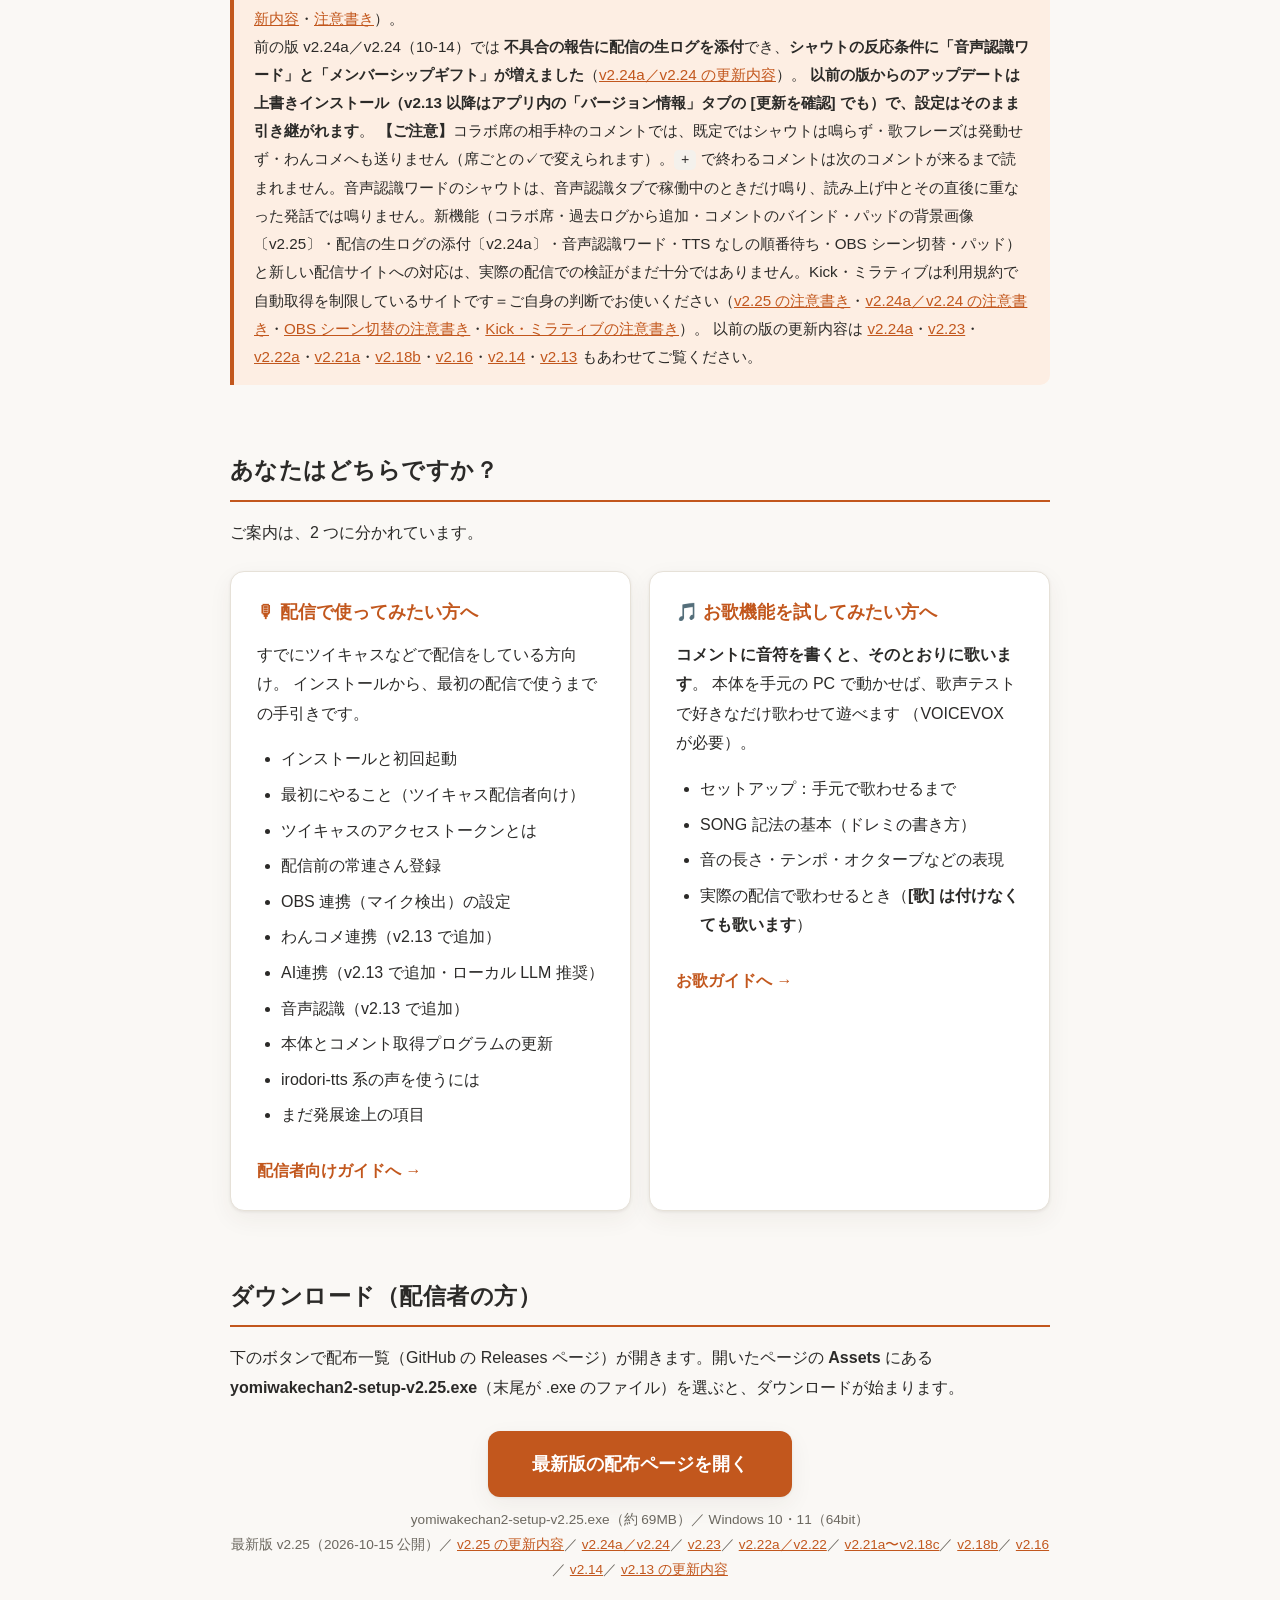
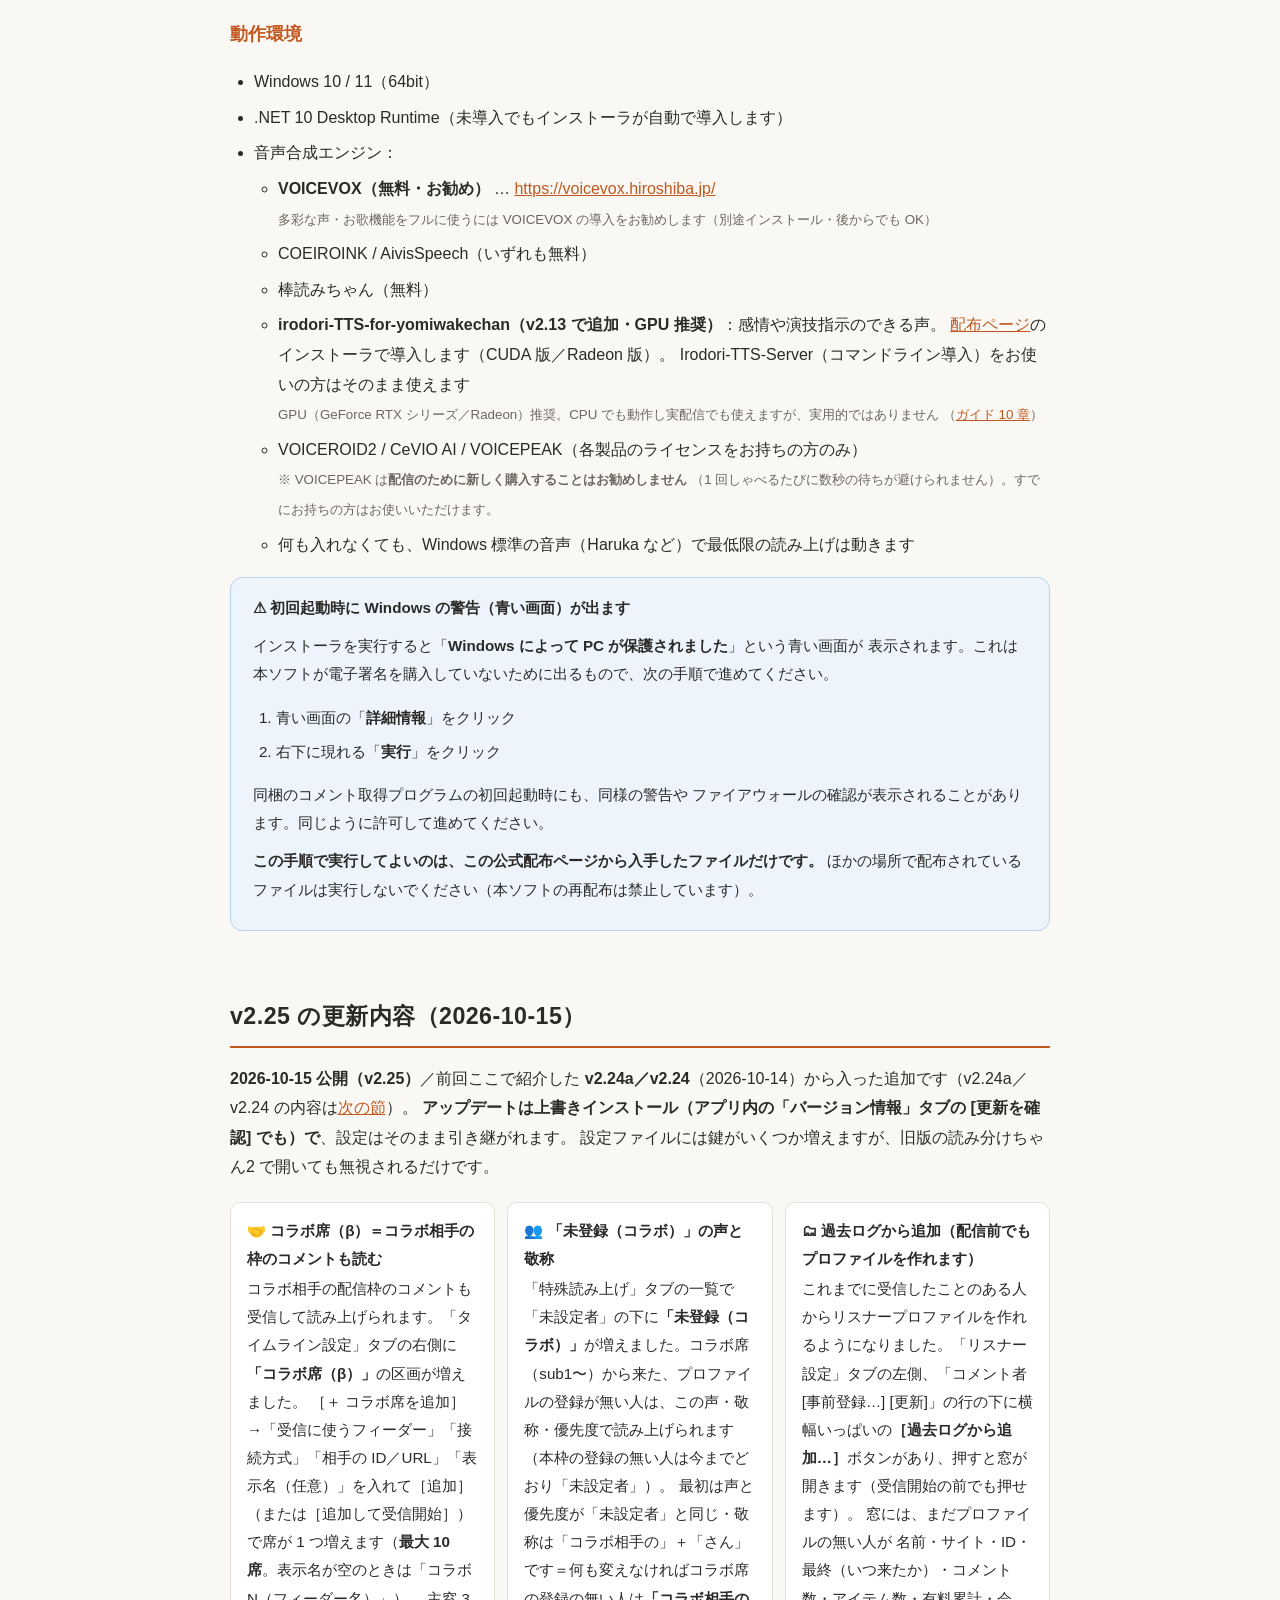
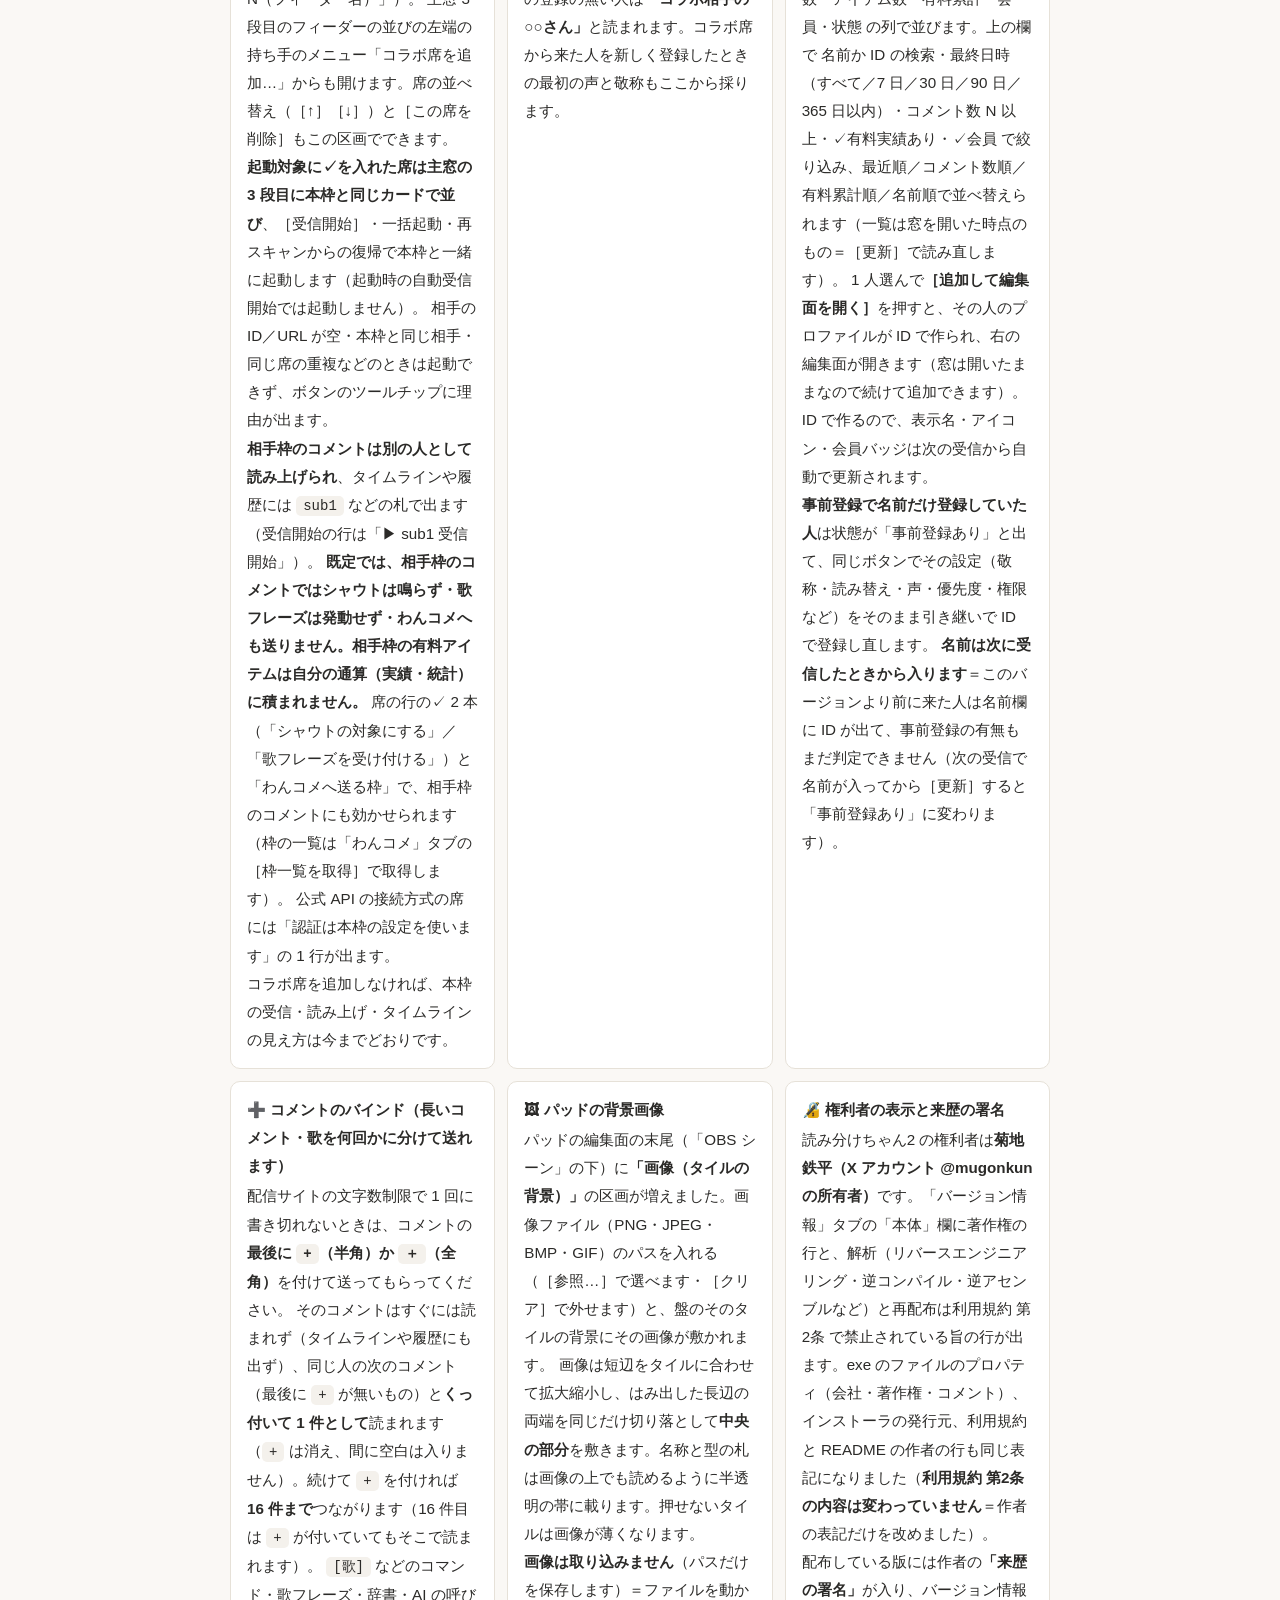
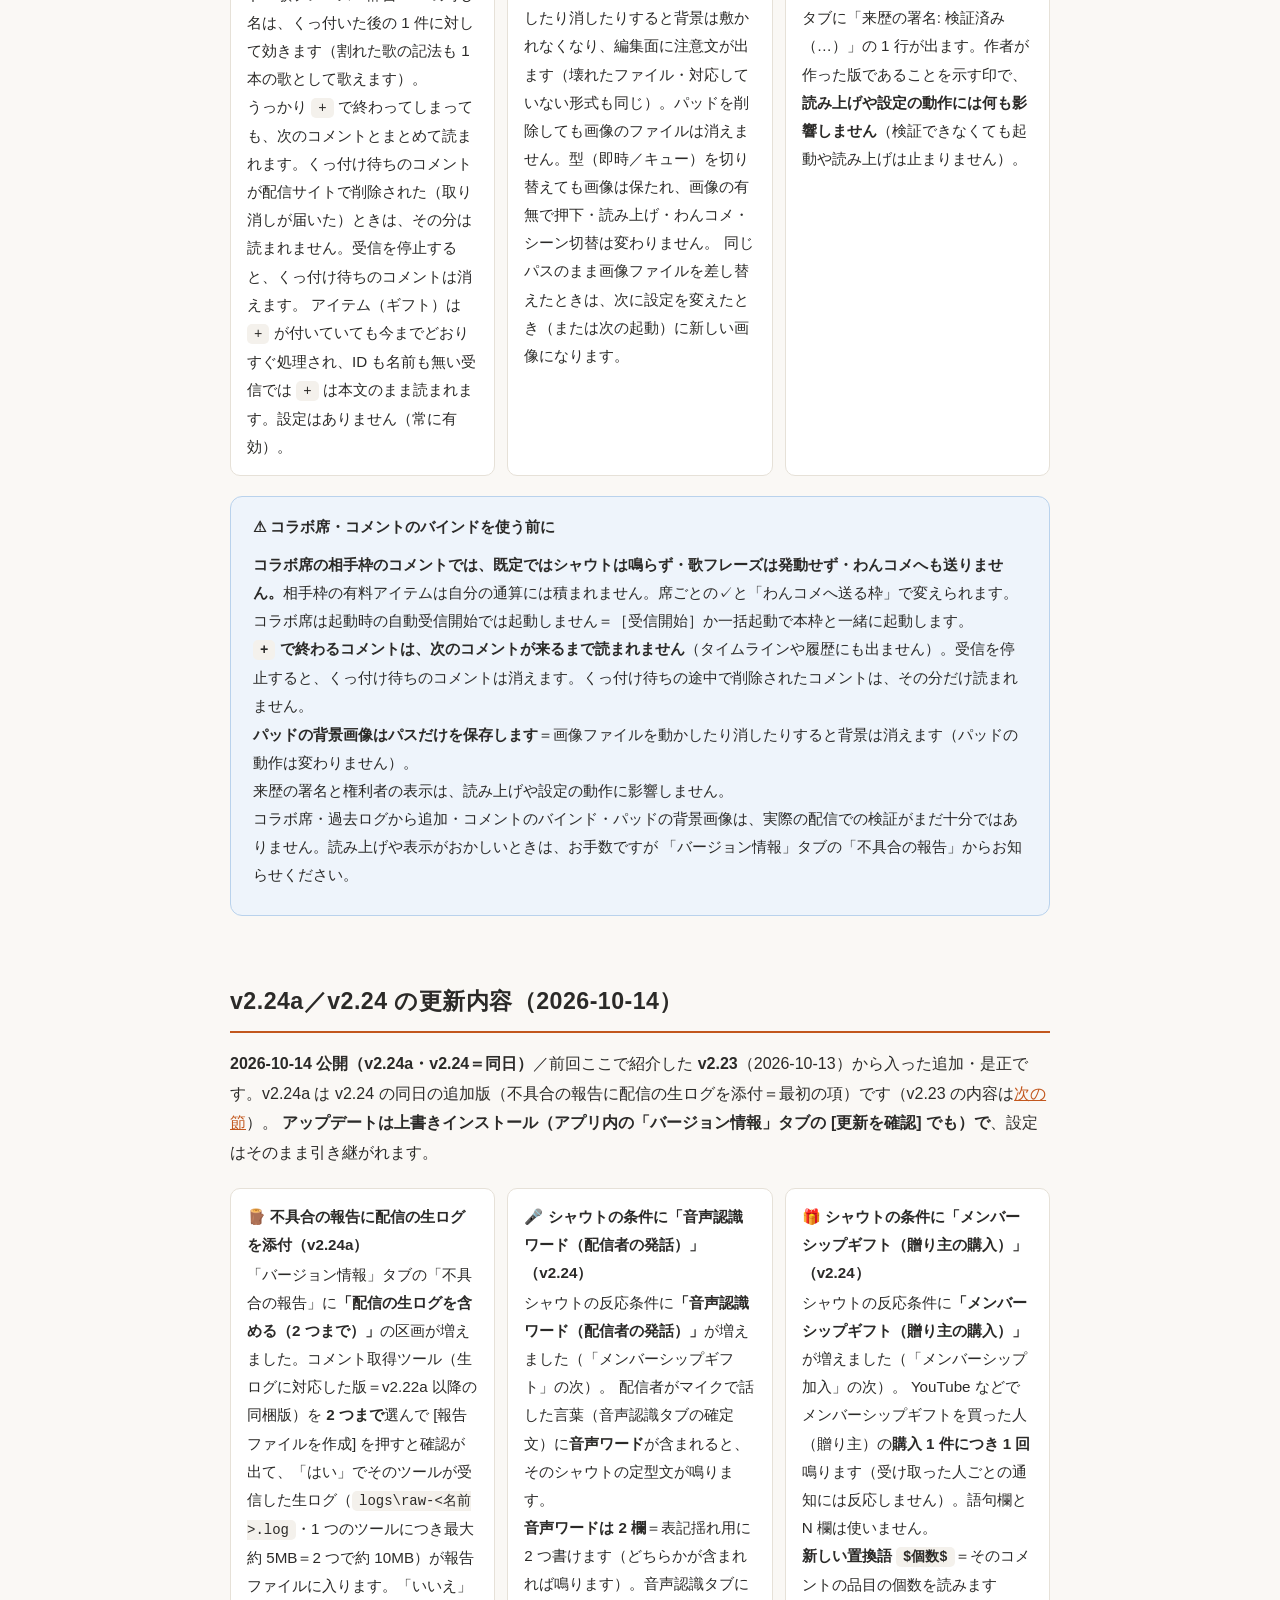
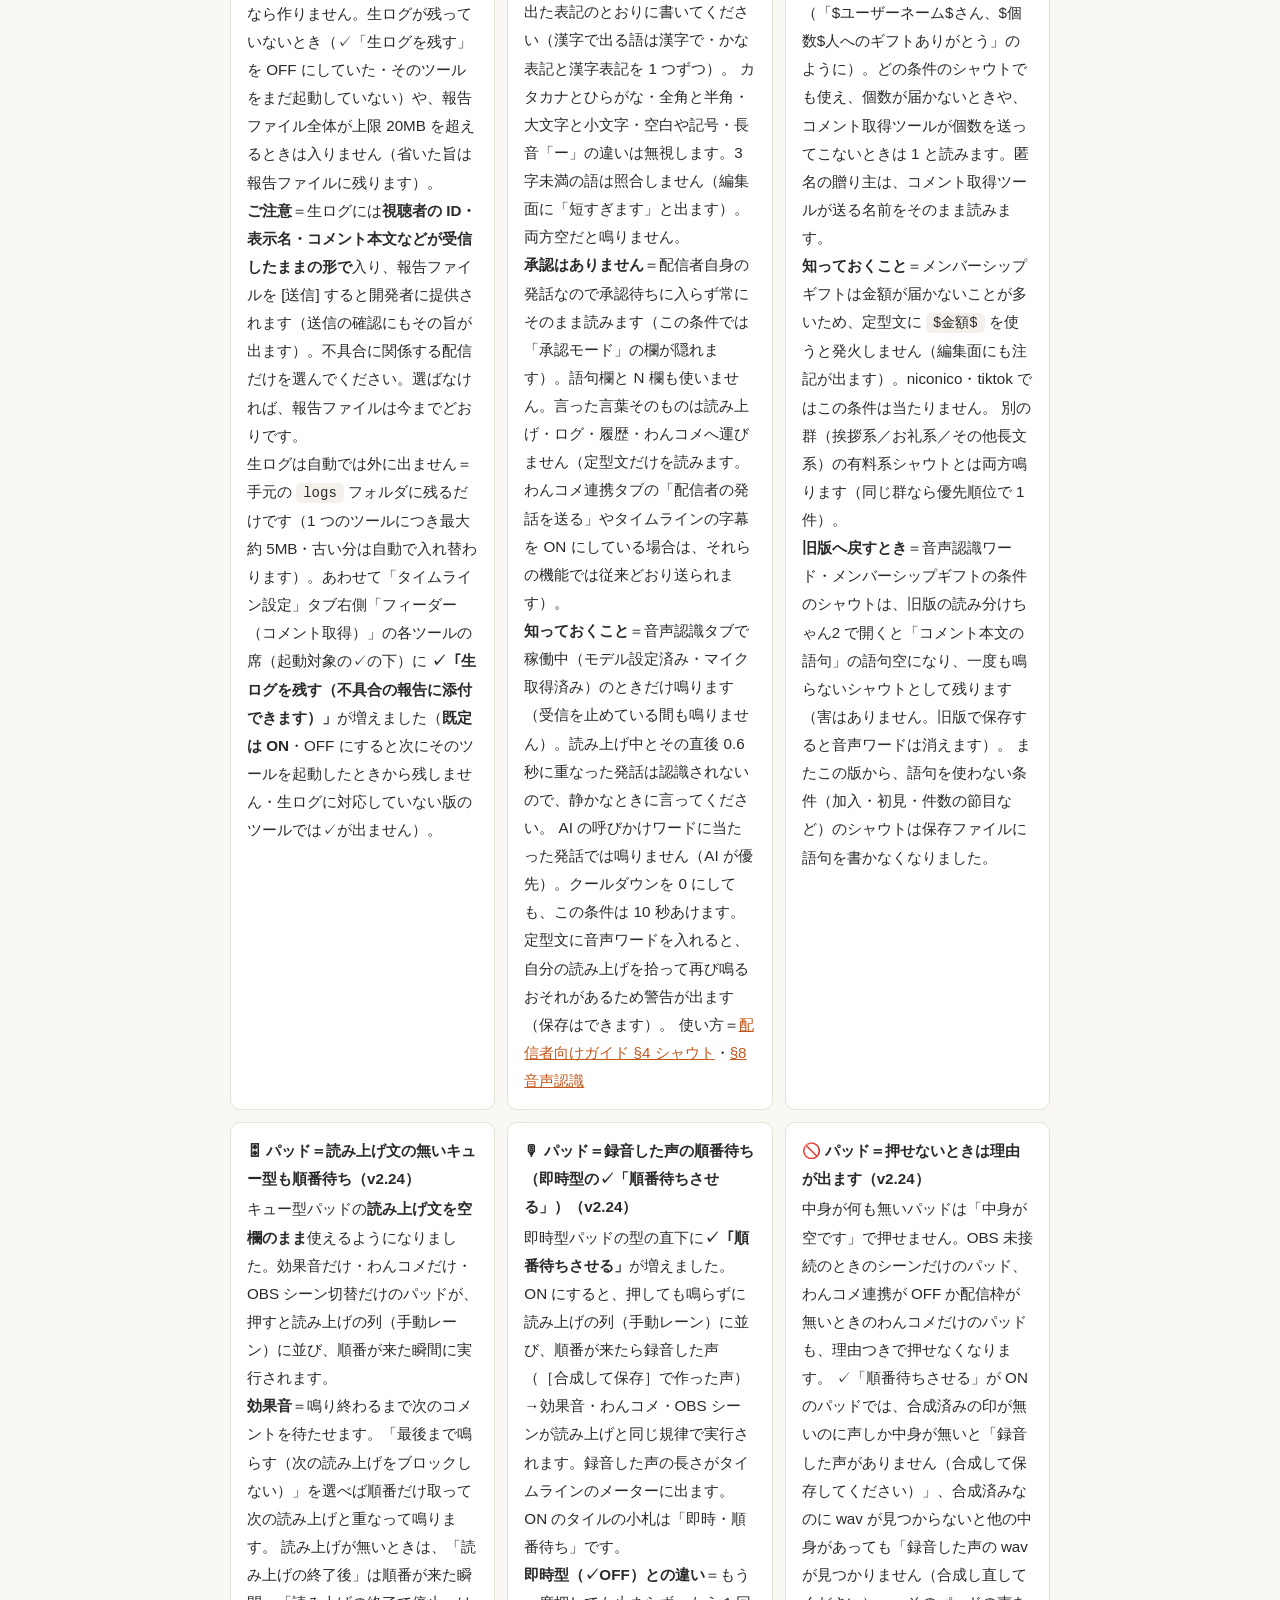
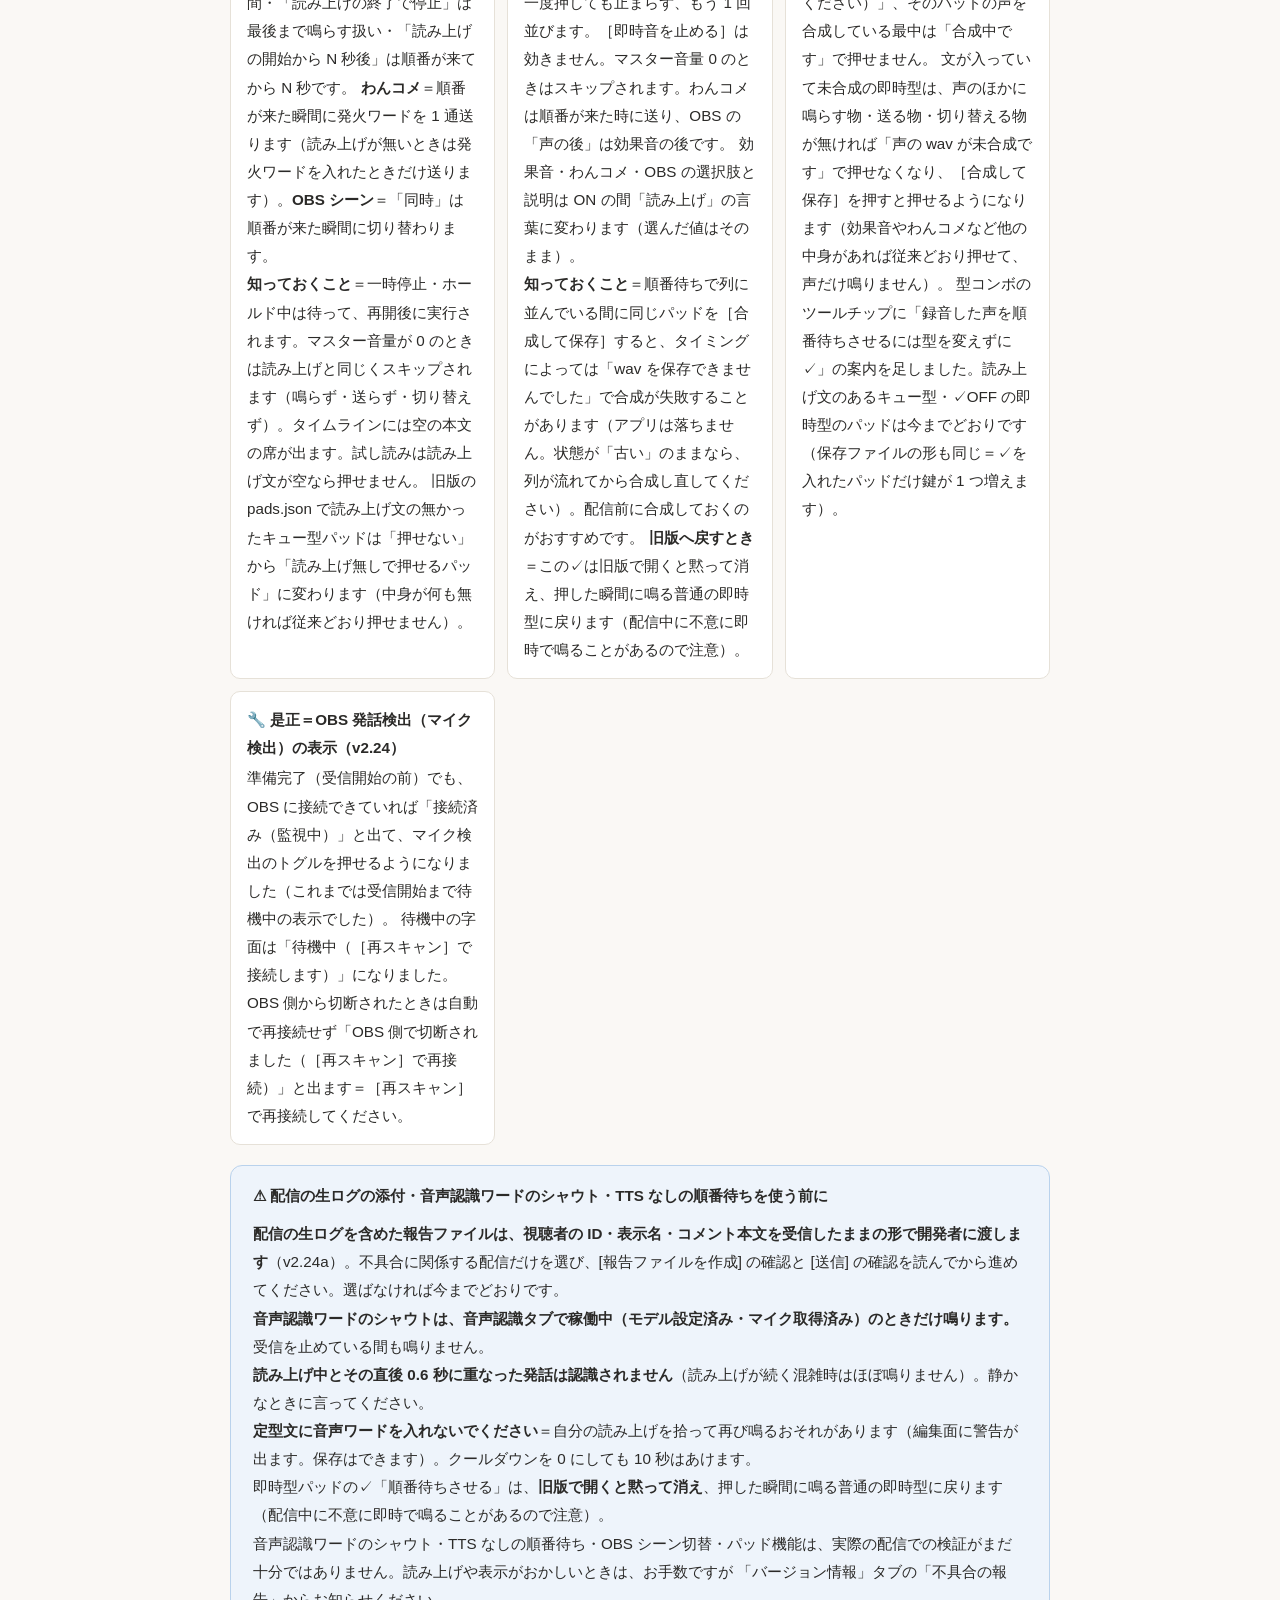
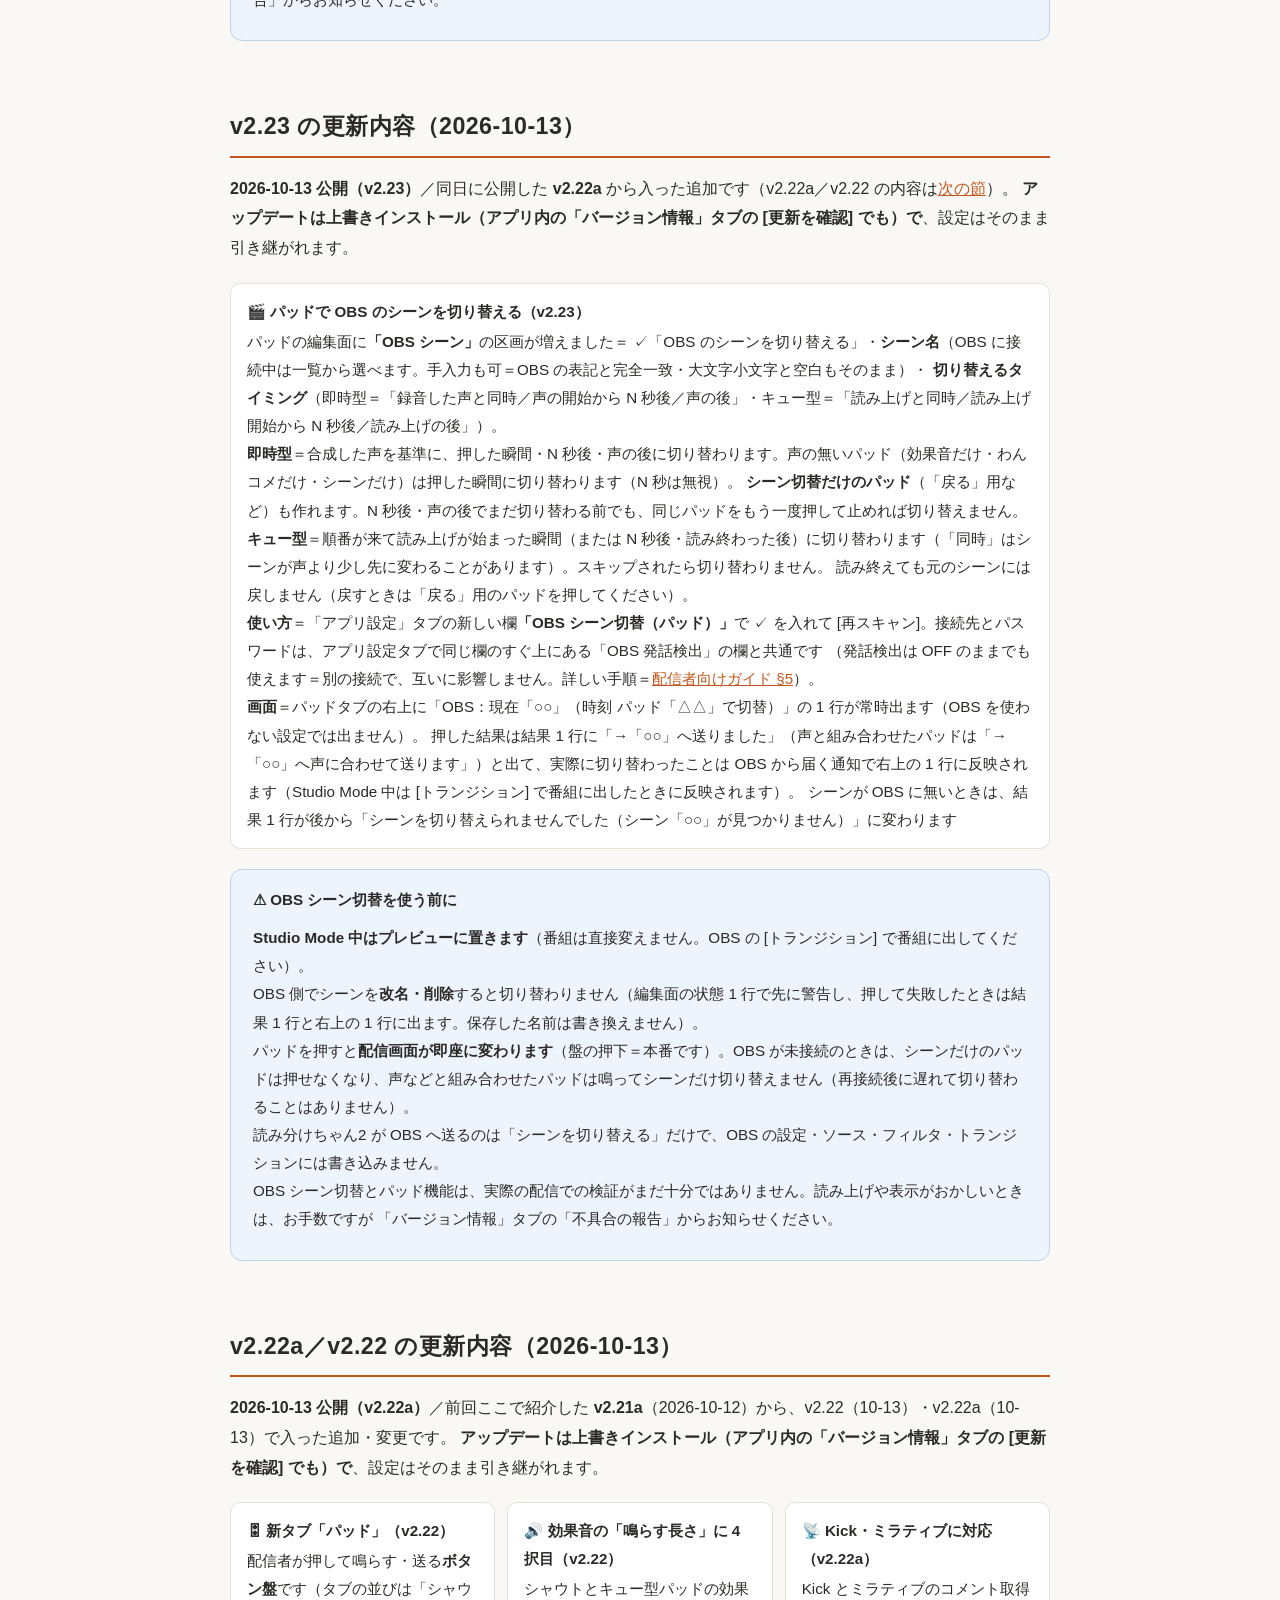
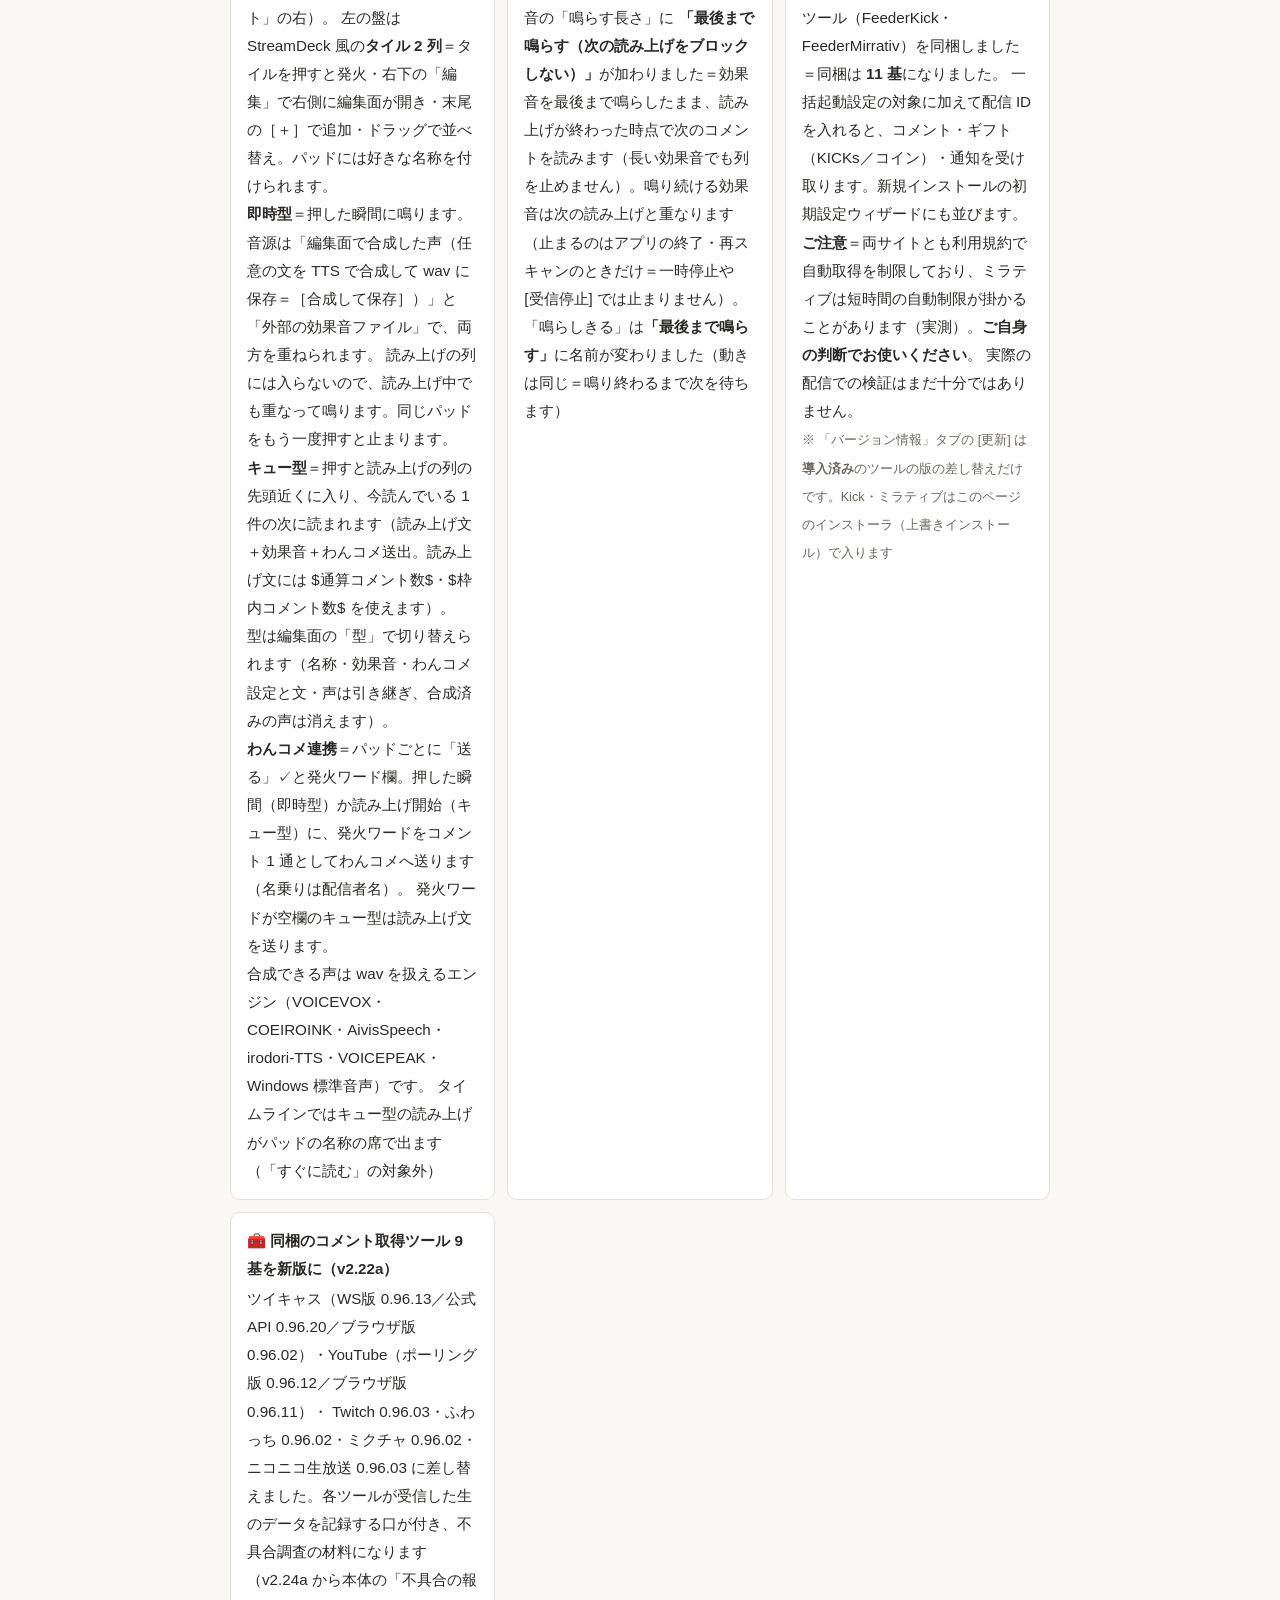
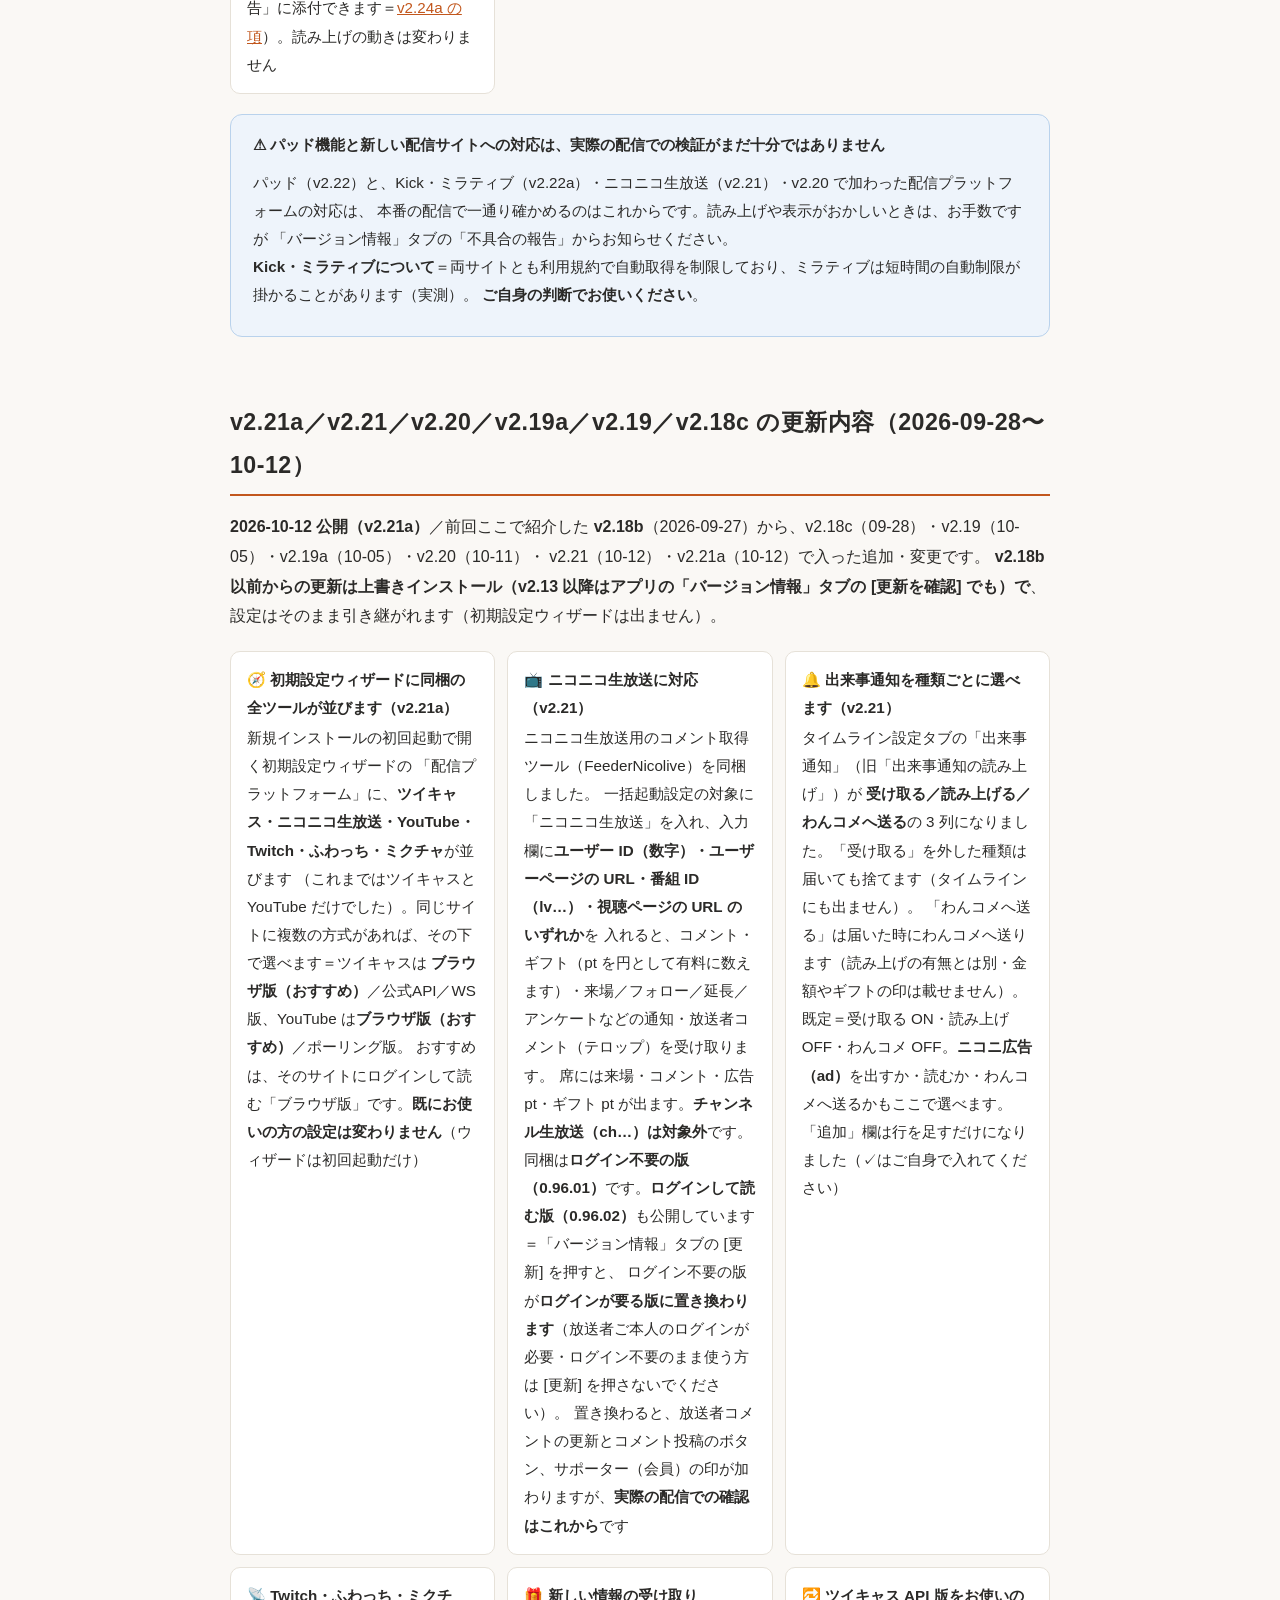
==== commit 2a416c12: "配布ページ v2.25: β機能・利用期間の説明を全部外す（戦略 §3 全体β方式＝機能ごとの β 札を付けない・満期対象表は非公開・司令官 2026-10-15「β期限は方針が定まるまで strat" ====
--- a/index.html
+++ b/index.html
@@ -52,7 +52,7 @@
 リスナーさんの提案を取り込みながら全面的に作り直したのがこの v2 です
 （<a href="#background">開発の背景</a>）。</p>
 
-<p class="update-flash"><b>2026-10-15、v2.25 を公開しました。</b> <b>コラボ席（β）</b>＝コラボ相手の配信枠のコメントも受信して読み上げられます（タイムライン設定タブ右側の「コラボ席（β）」区画・最大 10 席・相手枠のコメントは <code>sub1</code> などの札で別の人として読まれ、登録の無い人は「未登録（コラボ）」の声と「コラボ相手の○○さん」の敬称）。<b>過去ログから追加</b>（リスナー設定タブ＝これまでに来たことのある人からプロファイルを作る窓）、<b>コメントのバインド</b>（コメントの最後に <code>+</code> か <code>＋</code> を付けると同じ人の次のコメントとくっ付いて 1 件として読む＝長い歌を分けて送れます・16 件まで）、<b>パッドの背景画像</b>、<b>バージョン情報タブに権利者の表示と来歴の署名</b>が入りました。<b>パッド・シャウト・わんコメ連携は、歌声・声コマンド・コラボ席と同じ「バージョンごとの利用期間（β機能）」の対象になりました</b>（期間内は何も変わりません。設定は消えません）（<a href="#whatsnew-v225">v2.25 の更新内容</a>・<a href="#whatsnew-v225-notice">注意書き</a>）。<br>前の版 v2.24a／v2.24（10-14）では <b>不具合の報告に配信の生ログを添付</b>でき、<b>シャウトの反応条件に「音声認識ワード」と「メンバーシップギフト」が増えました</b>（<a href="#whatsnew-v224">v2.24a／v2.24 の更新内容</a>）。
+<p class="update-flash"><b>2026-10-15、v2.25 を公開しました。</b> <b>コラボ席（β）</b>＝コラボ相手の配信枠のコメントも受信して読み上げられます（タイムライン設定タブ右側の「コラボ席（β）」区画・最大 10 席・相手枠のコメントは <code>sub1</code> などの札で別の人として読まれ、登録の無い人は「未登録（コラボ）」の声と「コラボ相手の○○さん」の敬称）。<b>過去ログから追加</b>（リスナー設定タブ＝これまでに来たことのある人からプロファイルを作る窓）、<b>コメントのバインド</b>（コメントの最後に <code>+</code> か <code>＋</code> を付けると同じ人の次のコメントとくっ付いて 1 件として読む＝長い歌を分けて送れます・16 件まで）、<b>パッドの背景画像</b>、<b>バージョン情報タブに権利者の表示と来歴の署名</b>が入りました（<a href="#whatsnew-v225">v2.25 の更新内容</a>・<a href="#whatsnew-v225-notice">注意書き</a>）。<br>前の版 v2.24a／v2.24（10-14）では <b>不具合の報告に配信の生ログを添付</b>でき、<b>シャウトの反応条件に「音声認識ワード」と「メンバーシップギフト」が増えました</b>（<a href="#whatsnew-v224">v2.24a／v2.24 の更新内容</a>）。
 <b>以前の版からのアップデートは上書きインストール（v2.13 以降はアプリ内の「バージョン情報」タブの [更新を確認] でも）で、設定はそのまま引き継がれます</b>。
 <b>【ご注意】</b>コラボ席の相手枠のコメントでは、既定ではシャウトは鳴らず・歌フレーズは発動せず・わんコメへも送りません（席ごとの✓で変えられます）。<code>+</code> で終わるコメントは次のコメントが来るまで読まれません。音声認識ワードのシャウトは、音声認識タブで稼働中のときだけ鳴り、読み上げ中とその直後に重なった発話では鳴りません。新機能（コラボ席・過去ログから追加・コメントのバインド・パッドの背景画像〔v2.25〕・配信の生ログの添付〔v2.24a〕・音声認識ワード・TTS なしの順番待ち・OBS シーン切替・パッド）と新しい配信サイトへの対応は、実際の配信での検証がまだ十分ではありません。Kick・ミラティブは利用規約で自動取得を制限しているサイトです＝ご自身の判断でお使いください（<a href="#whatsnew-v225-notice">v2.25 の注意書き</a>・<a href="#whatsnew-v224-notice">v2.24a／v2.24 の注意書き</a>・<a href="#whatsnew-v223-notice">OBS シーン切替の注意書き</a>・<a href="#whatsnew-v222-notice">Kick・ミラティブの注意書き</a>）。
 以前の版の更新内容は <a href="#whatsnew-v224">v2.24a</a>・<a href="#whatsnew-v223">v2.23</a>・<a href="#whatsnew-v222">v2.22a</a>・<a href="#whatsnew-v221">v2.21a</a>・<a href="#whatsnew-v218a">v2.18b</a>・<a href="#whatsnew">v2.16</a>・<a href="#whatsnew-v214">v2.14</a>・<a href="#whatsnew-v213">v2.13</a> もあわせてご覧ください。</p>
@@ -164,7 +164,6 @@
     <b>既定では、相手枠のコメントではシャウトは鳴らず・歌フレーズは発動せず・わんコメへも送りません。相手枠の有料アイテムは自分の通算（実績・統計）に積まれません。</b>
     席の行の✓ 2 本（「シャウトの対象にする」／「歌フレーズを受け付ける」）と「わんコメへ送る枠」で、相手枠のコメントにも効かせられます（枠の一覧は「わんコメ」タブの［枠一覧を取得］で取得します）。
     公式 API の接続方式の席には「認証は本枠の設定を使います」の 1 行が出ます。<br>
-    <b>β機能です</b>＝このバージョンの利用期間が終わった後は、区画が案内 1 行と読み取り専用の一覧になり、コラボ席は起動できなくなります（本枠の受信と読み上げは止まりません）。
     コラボ席を追加しなければ、本枠の受信・読み上げ・タイムラインの見え方は今までどおりです。</li>
   <li><b>👥 「未登録（コラボ）」の声と敬称</b>「特殊読み上げ」タブの一覧で「未設定者」の下に<b>「未登録（コラボ）」</b>が増えました。コラボ席（sub1〜）から来た、プロファイルの登録が無い人は、この声・敬称・優先度で読み上げられます（本枠の登録の無い人は今までどおり「未設定者」）。
     最初は声と優先度が「未設定者」と同じ・敬称は「コラボ相手の」＋「さん」です＝何も変えなければコラボ席の登録の無い人は<b>「コラボ相手の○○さん」</b>と読まれます。コラボ席から来た人を新しく登録したときの最初の声と敬称もここから採ります。</li>
@@ -184,21 +183,14 @@
     同じパスのまま画像ファイルを差し替えたときは、次に設定を変えたとき（または次の起動）に新しい画像になります。</li>
   <li><b>🔏 権利者の表示と来歴の署名</b>読み分けちゃん2 の権利者は<b>菊地鉄平（X アカウント @mugonkun の所有者）</b>です。「バージョン情報」タブの「本体」欄に著作権の行と、解析（リバースエンジニアリング・逆コンパイル・逆アセンブルなど）と再配布は利用規約 第2条 で禁止されている旨の行が出ます。exe のファイルのプロパティ（会社・著作権・コメント）、インストーラの発行元、利用規約と README の作者の行も同じ表記になりました（<b>利用規約 第2条の内容は変わっていません</b>＝作者の表記だけを改めました）。<br>
     配布している版には作者の<b>「来歴の署名」</b>が入り、バージョン情報タブに「来歴の署名: 検証済み（…）」の 1 行が出ます。作者が作った版であることを示す印で、<b>読み上げや設定の動作には何も影響しません</b>（検証できなくても起動や読み上げは止まりません）。</li>
-  <li><b>⏳ パッド・シャウト・わんコメ連携の利用期間（β機能の満期）</b>この版から、パッド・シャウト・わんコメ連携は、歌声・声コマンド・コラボ席と同じく<b>バージョンごとの利用期間（β機能）の対象</b>になりました。<b>期間内（ふだんの使い方）は何も変わりません。</b>
-    期間が終わったバージョンでは次のように止まり、各タブに「〇〇（β機能）はこのバージョンでの期間終了のため停止中です。新しいバージョンをご確認ください」の案内が出ます（ステータスタブ最上段の 1 行と起動時のログは今までどおり）。<br>
-    <b>シャウト</b>＝鳴らなくなります（コメントの条件・音声認識ワードの条件のどちらも）。シャウトタブの一覧は見るだけになり、［追加］［削除］・並べ替え・編集はできません（「勝者の決め方」は今までどおり選べます）。<br>
-    <b>パッド</b>＝盤のタイルは薄く表示されるだけで押せず（理由は「期間終了のため停止中です」）、追加・削除・編集・合成もできません。パッドからの読み上げ・効果音・わんコメ送出・OBS シーン切替も起きません。<br>
-    <b>わんコメ連携</b>＝わんコメへの送出がすべて止まります（読み上げ・配信者の発話・情報行・出来事の通知・パッド）。わんコメ連携タブは「連携設定」「接続状態」の区画が畳まれ、［枠一覧を取得］［テスト送信］も押せません。<br>
-    <b>設定は消えません</b>＝シャウト・パッド（録音した声・背景画像のパスも）・わんコメ連携の設定はそのまま残り、新しいバージョンに更新すれば元どおり使えます。利用期間は更新のたびに約 1 年延びます（<a href="#beta">ご利用にあたってのお願い</a>）。</li>
 </ul>
 
 <div class="warn" id="whatsnew-v225-notice">
-  <span class="warn-title">⚠ コラボ席・コメントのバインド・利用期間（β機能）を使う前に</span>
+  <span class="warn-title">⚠ コラボ席・コメントのバインドを使う前に</span>
   <p><b>コラボ席の相手枠のコメントでは、既定ではシャウトは鳴らず・歌フレーズは発動せず・わんコメへも送りません。</b>相手枠の有料アイテムは自分の通算には積まれません。席ごとの✓と「わんコメへ送る枠」で変えられます。
   コラボ席は起動時の自動受信開始では起動しません＝［受信開始］か一括起動で本枠と一緒に起動します。<br>
   <b><code>+</code> で終わるコメントは、次のコメントが来るまで読まれません</b>（タイムラインや履歴にも出ません）。受信を停止すると、くっ付け待ちのコメントは消えます。くっ付け待ちの途中で削除されたコメントは、その分だけ読まれません。<br>
   <b>パッドの背景画像はパスだけを保存します</b>＝画像ファイルを動かしたり消したりすると背景は消えます（パッドの動作は変わりません）。<br>
-  <b>パッド・シャウト・わんコメ連携は利用期間つきのβ機能になりました</b>＝期間が終わったバージョンではその機能だけが止まります（設定は残ります。新しいバージョンに更新すれば元どおりです）。期間内は何も変わりません。<br>
   来歴の署名と権利者の表示は、読み上げや設定の動作に影響しません。<br>
   コラボ席・過去ログから追加・コメントのバインド・パッドの背景画像は、実際の配信での検証がまだ十分ではありません。読み上げや表示がおかしいときは、お手数ですが
   「バージョン情報」タブの「不具合の報告」からお知らせください。</p>
@@ -751,8 +743,7 @@
   <li><b>使用期限について</b>：開発途上の機能を多く含むため、安全のための予防的措置として使用期限を
     設定しています（古い版が使われ続けることを防ぐためのもので、機能制限が目的ではありません）。
     使用期限はアップデートのたびに約 1 年延長される予定です。期限が近づいたら、
-    このページまたはアプリ内の「バージョン情報」タブから新しいバージョンを入手してください。<br>
-    v2.25 からはパッド・シャウト・わんコメ連携も（歌声・声コマンド・コラボ席と同じく）<b>バージョンごとの利用期間（β機能）</b>の対象です（期間内は何も変わりません。期間が終わったバージョンではその機能だけが止まり、設定は残ります＝<a href="#whatsnew-v225-notice">v2.25 の注意書き</a>）。</li>
+    このページまたはアプリ内の「バージョン情報」タブから新しいバージョンを入手してください。</li>
   <li><b>再配布はしないでください。</b>お知り合いに紹介いただけるときは、
     この公式配布ページの URL（<code>https://github.com/mugonkun/yomiwakechan_v2</code>）をお伝えください。</li>
   <li>詳しい利用条件は、インストーラ表示の利用規約・同梱の license.txt をご覧ください
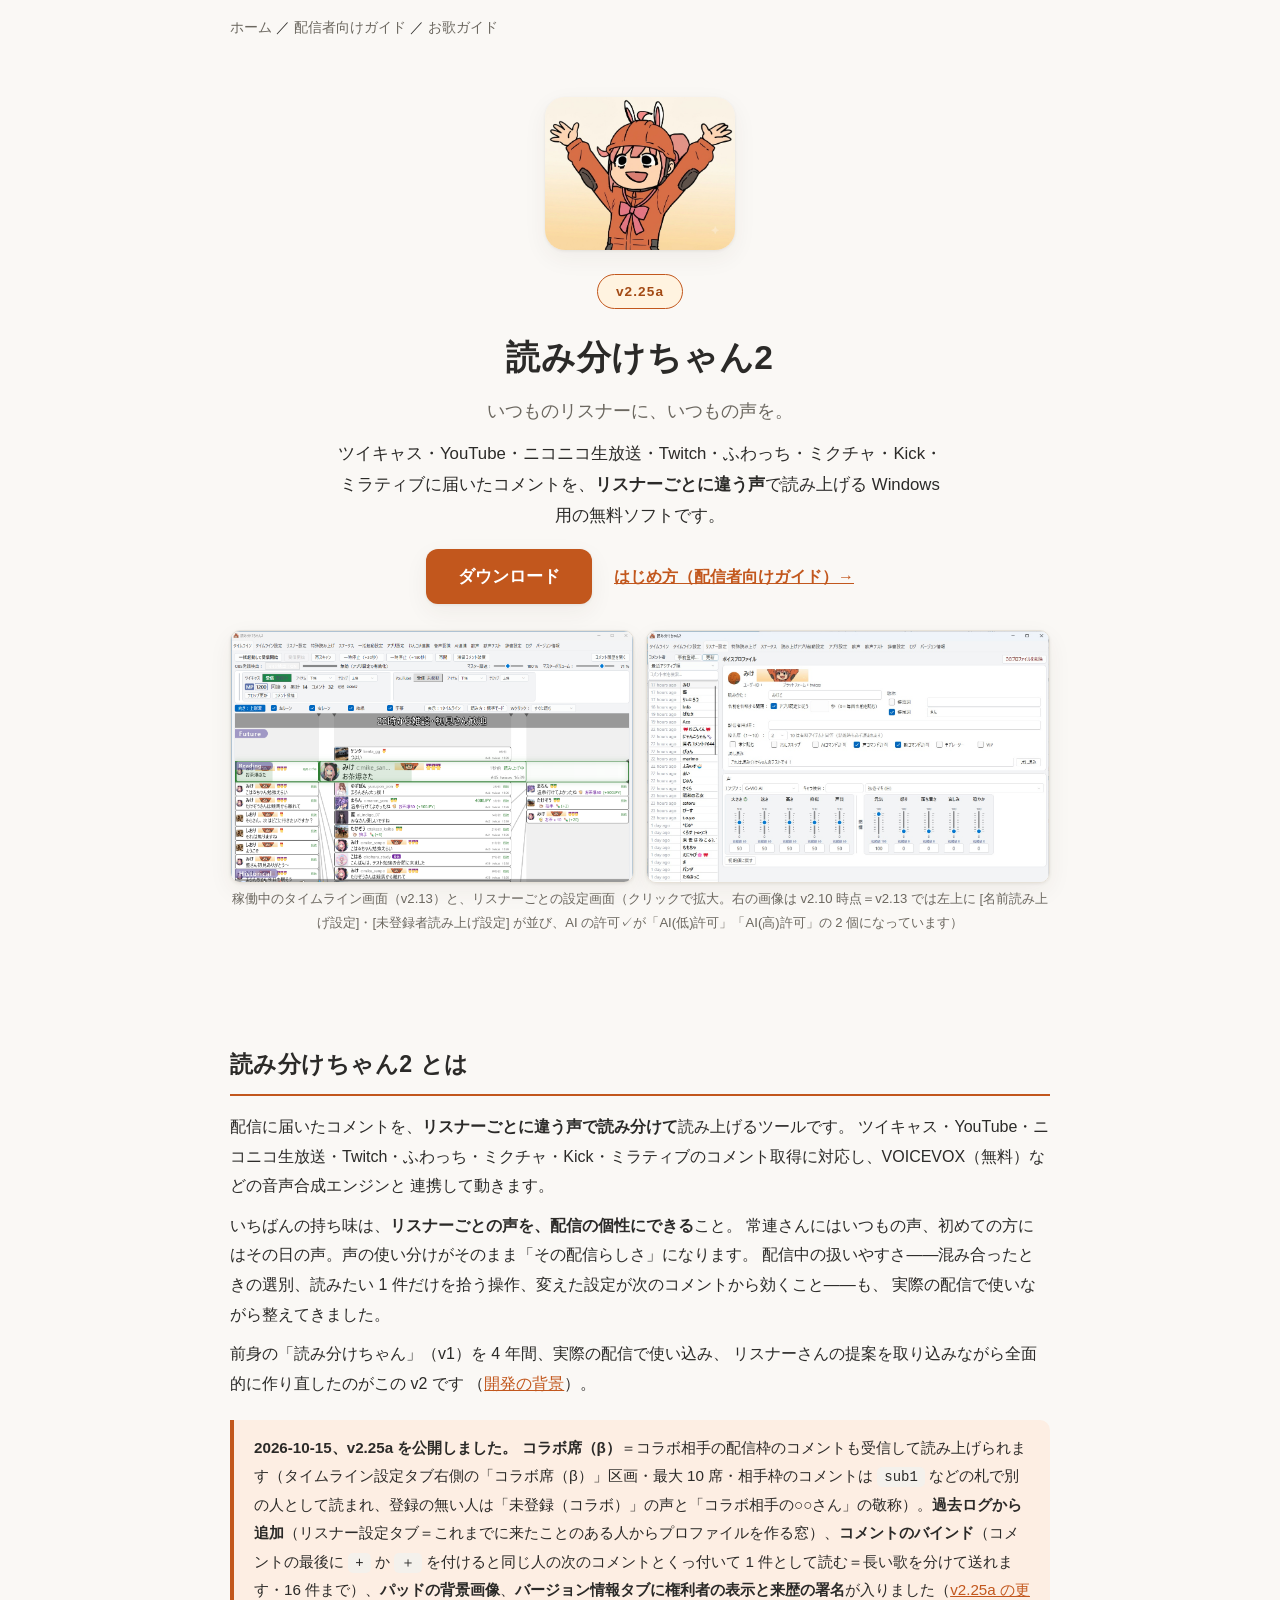
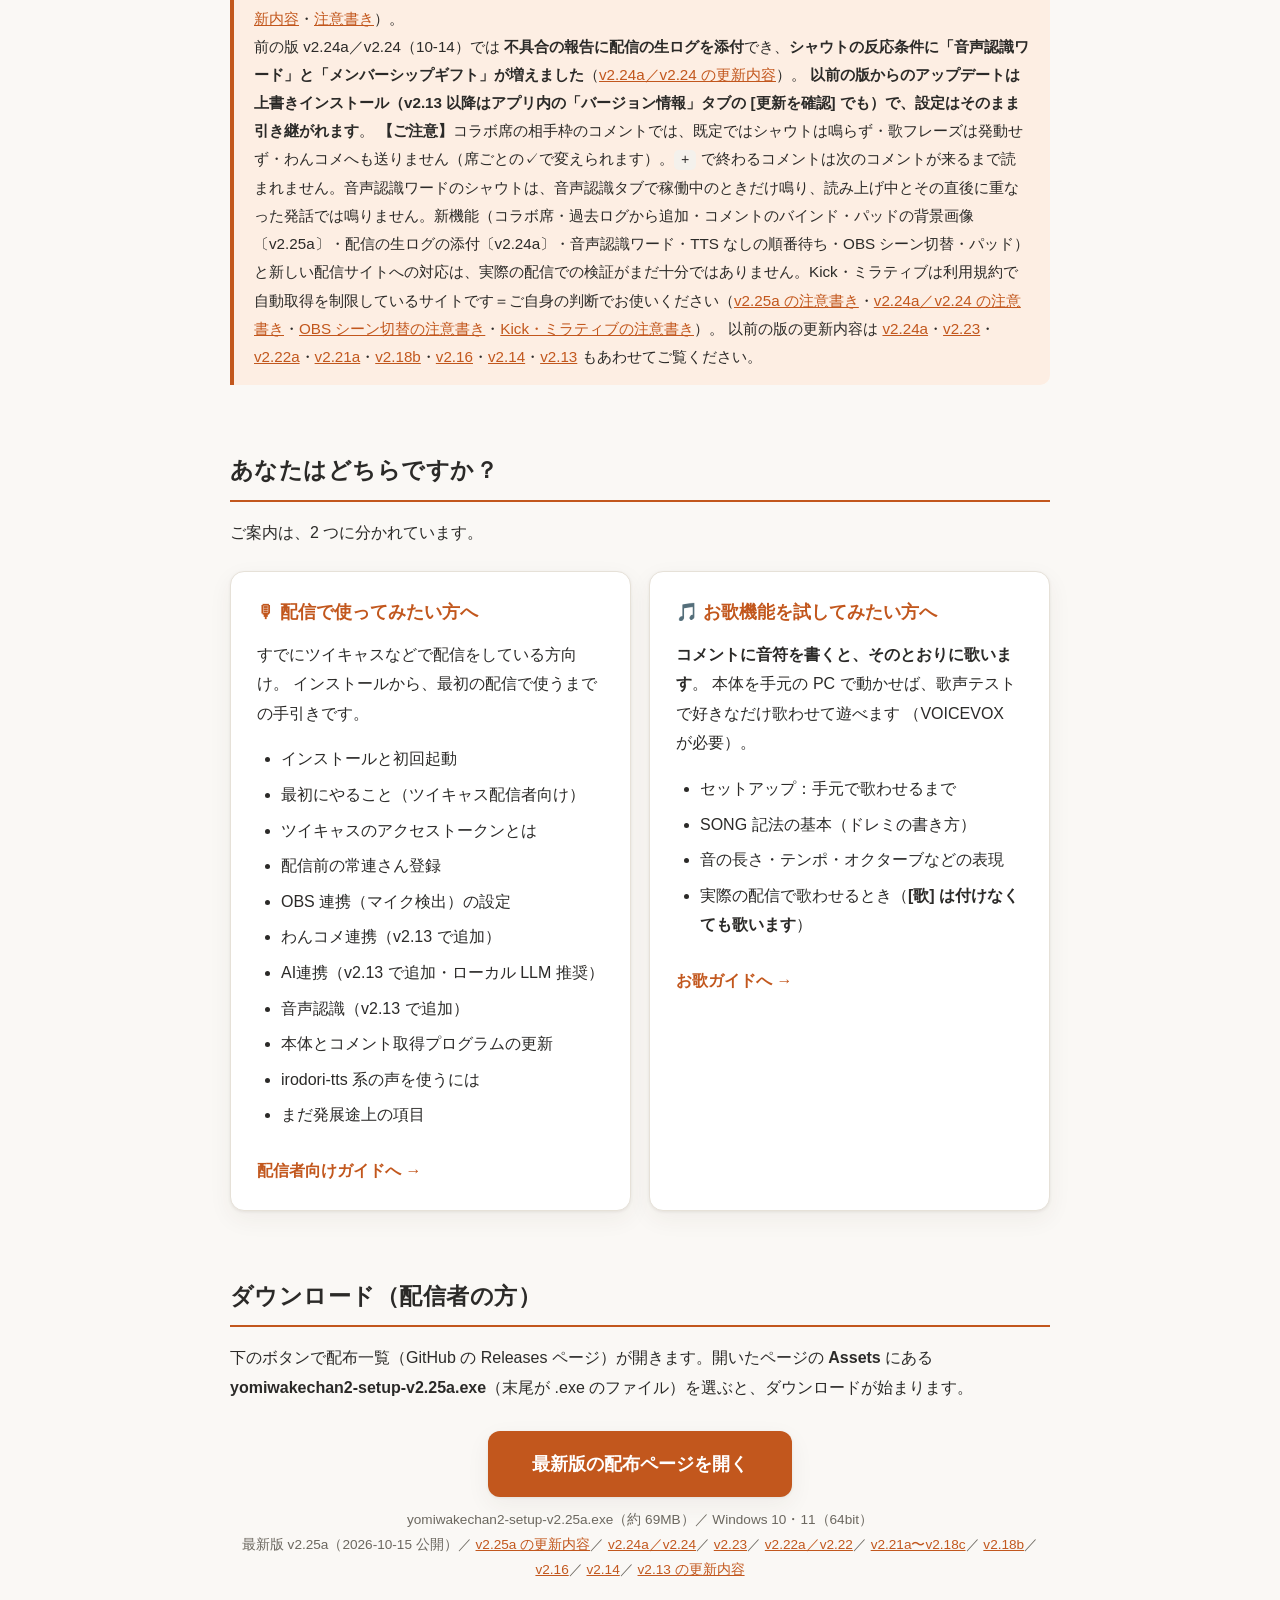
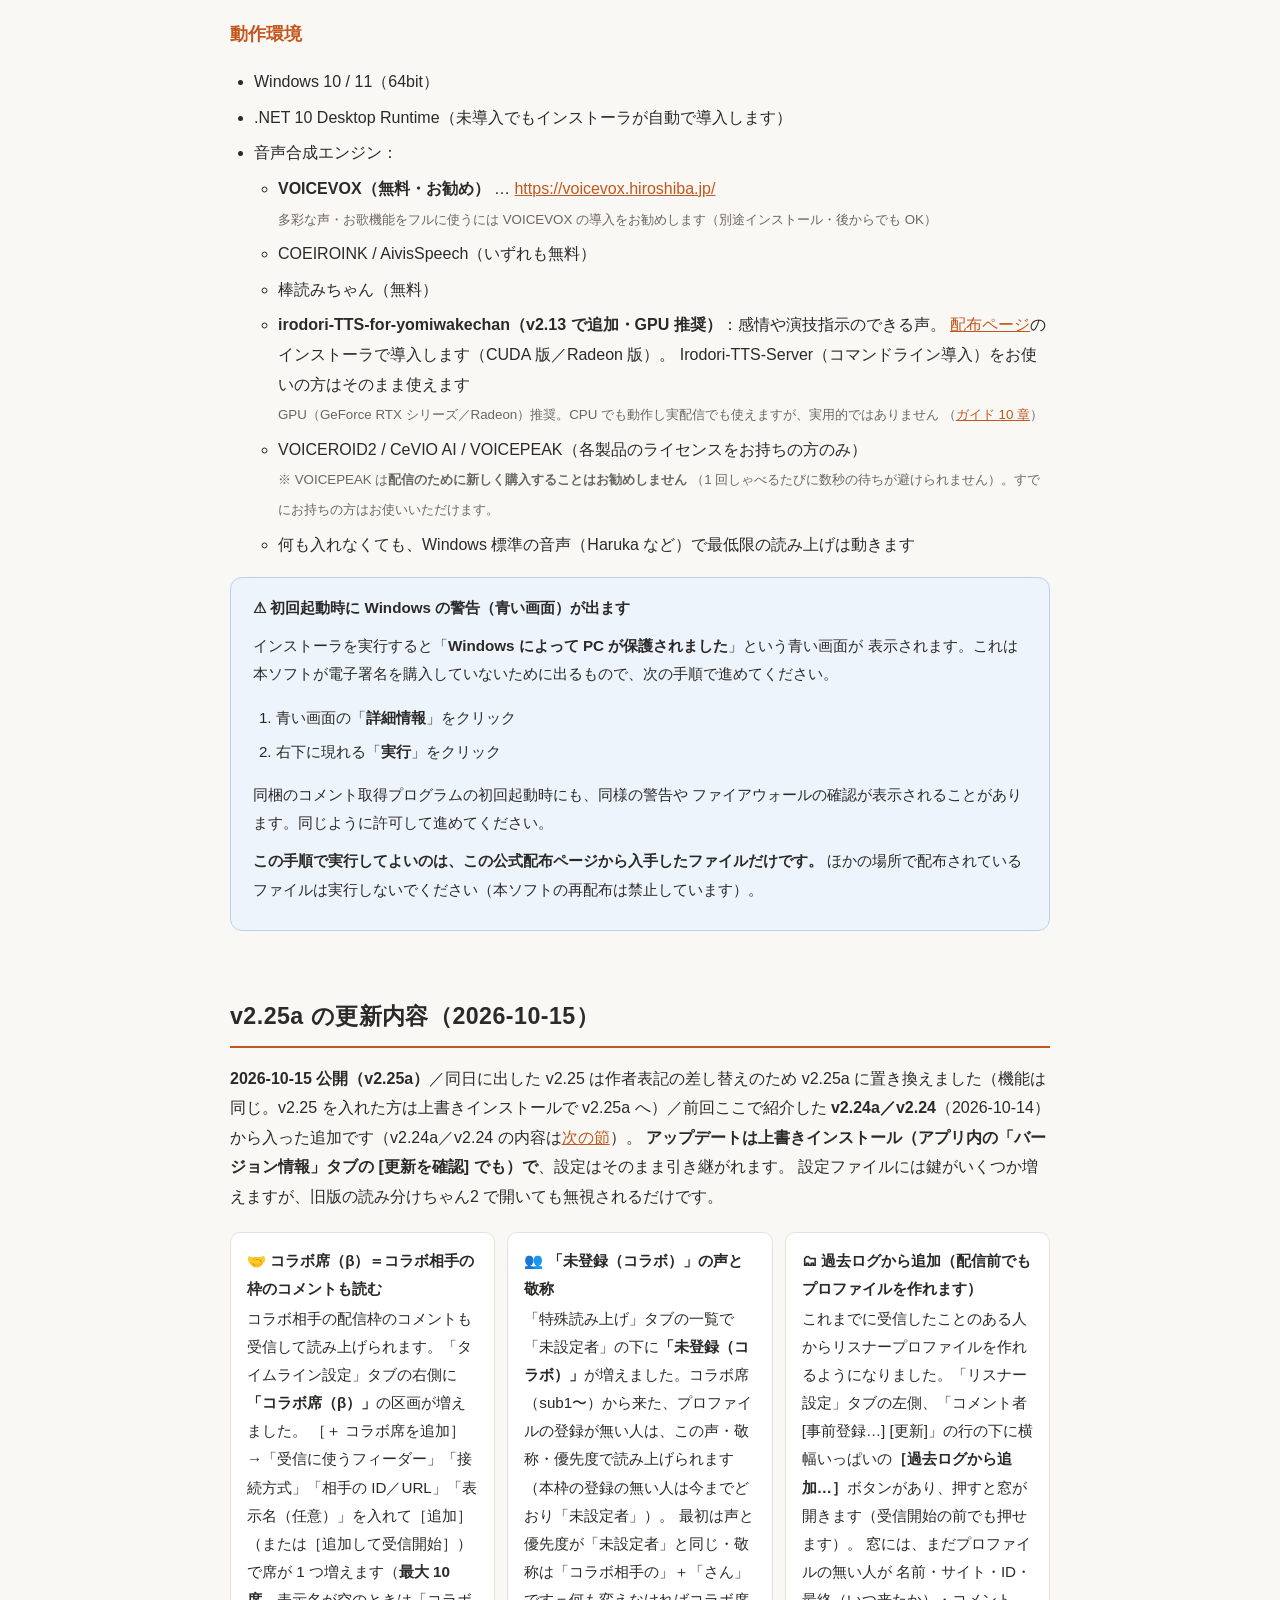
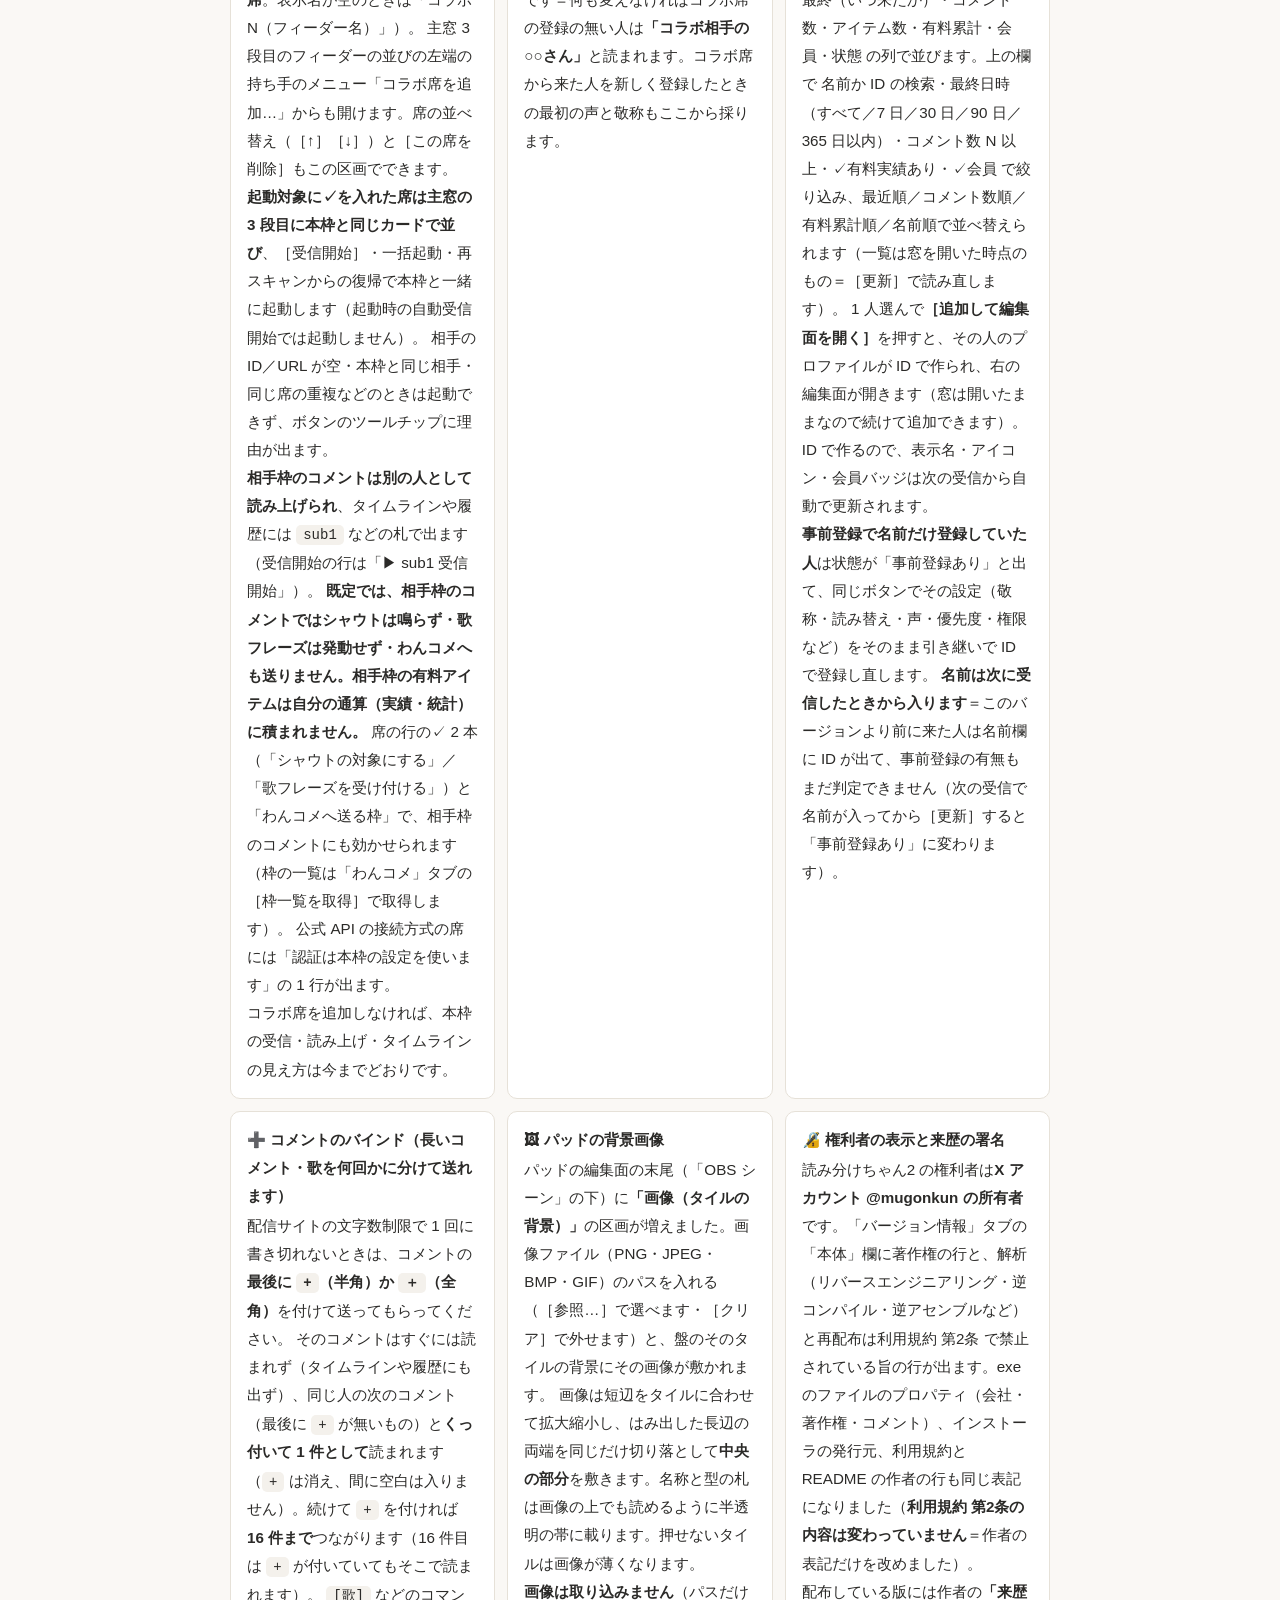
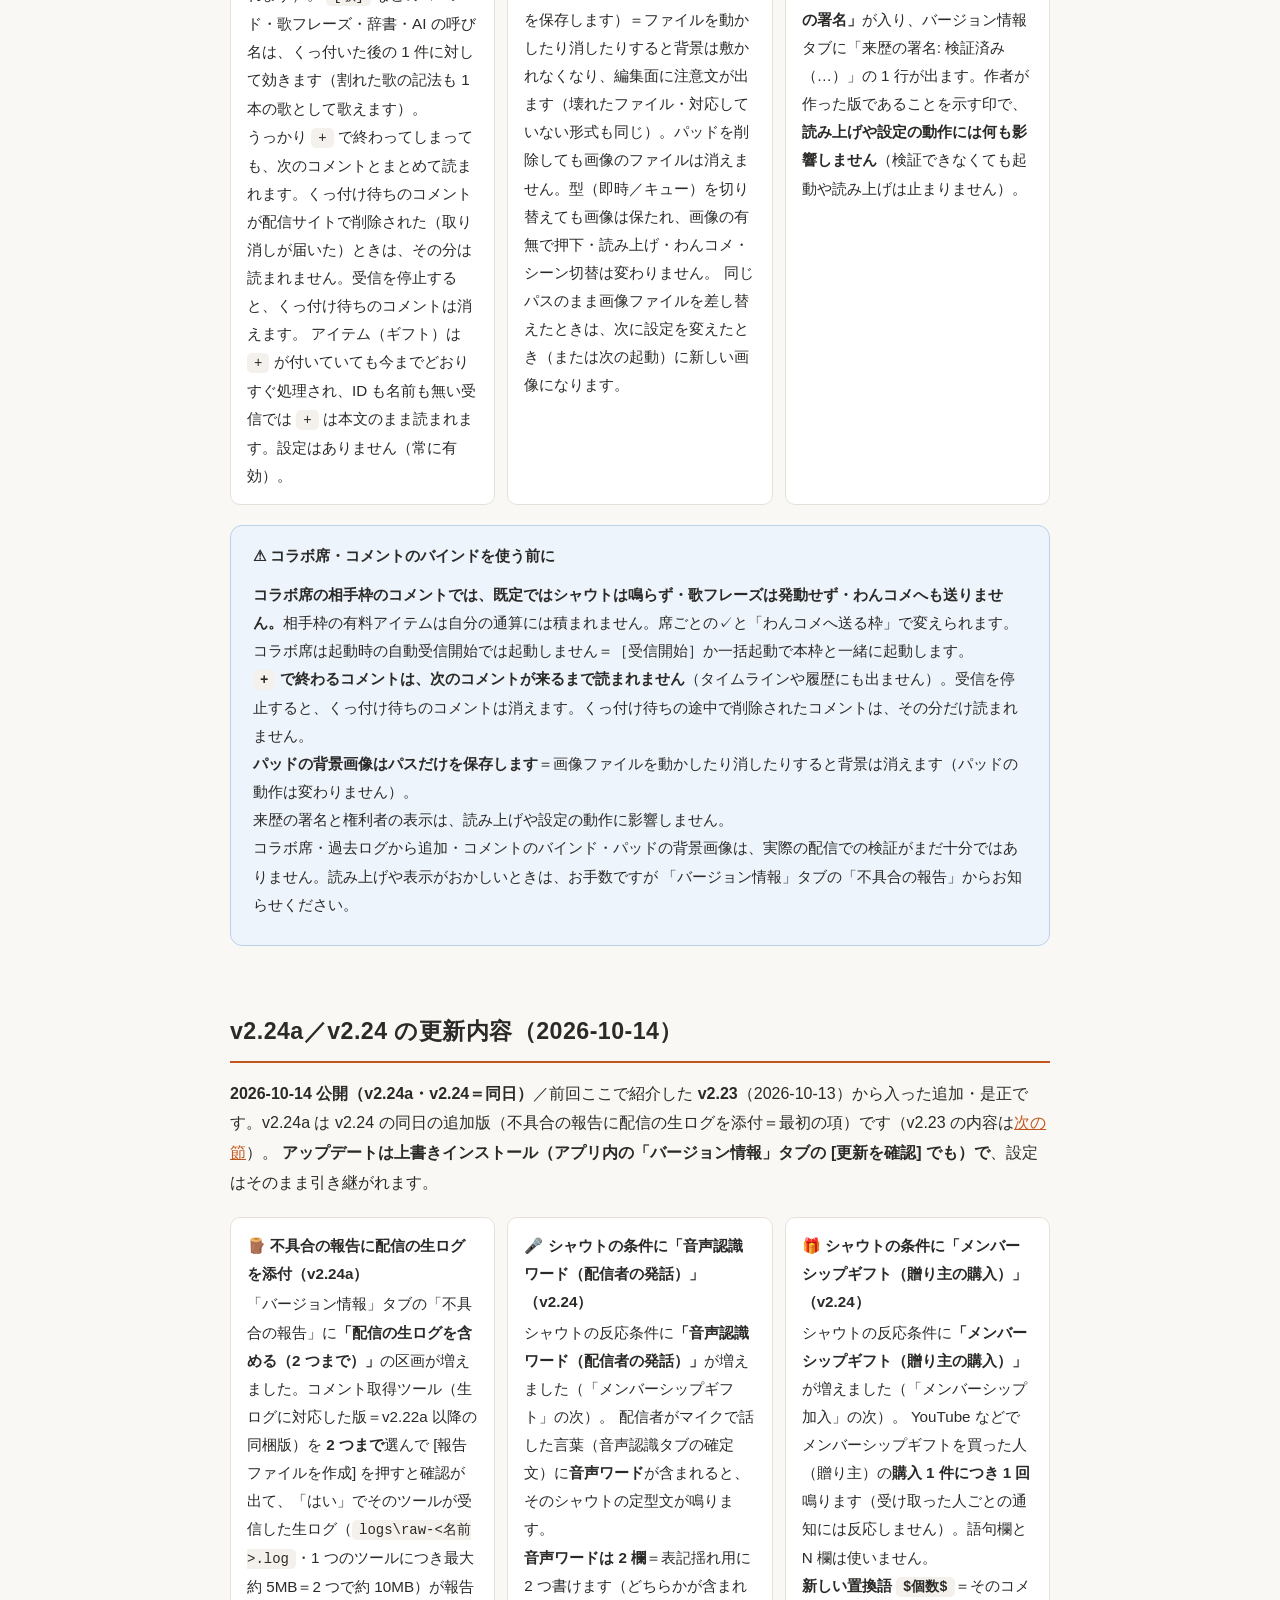
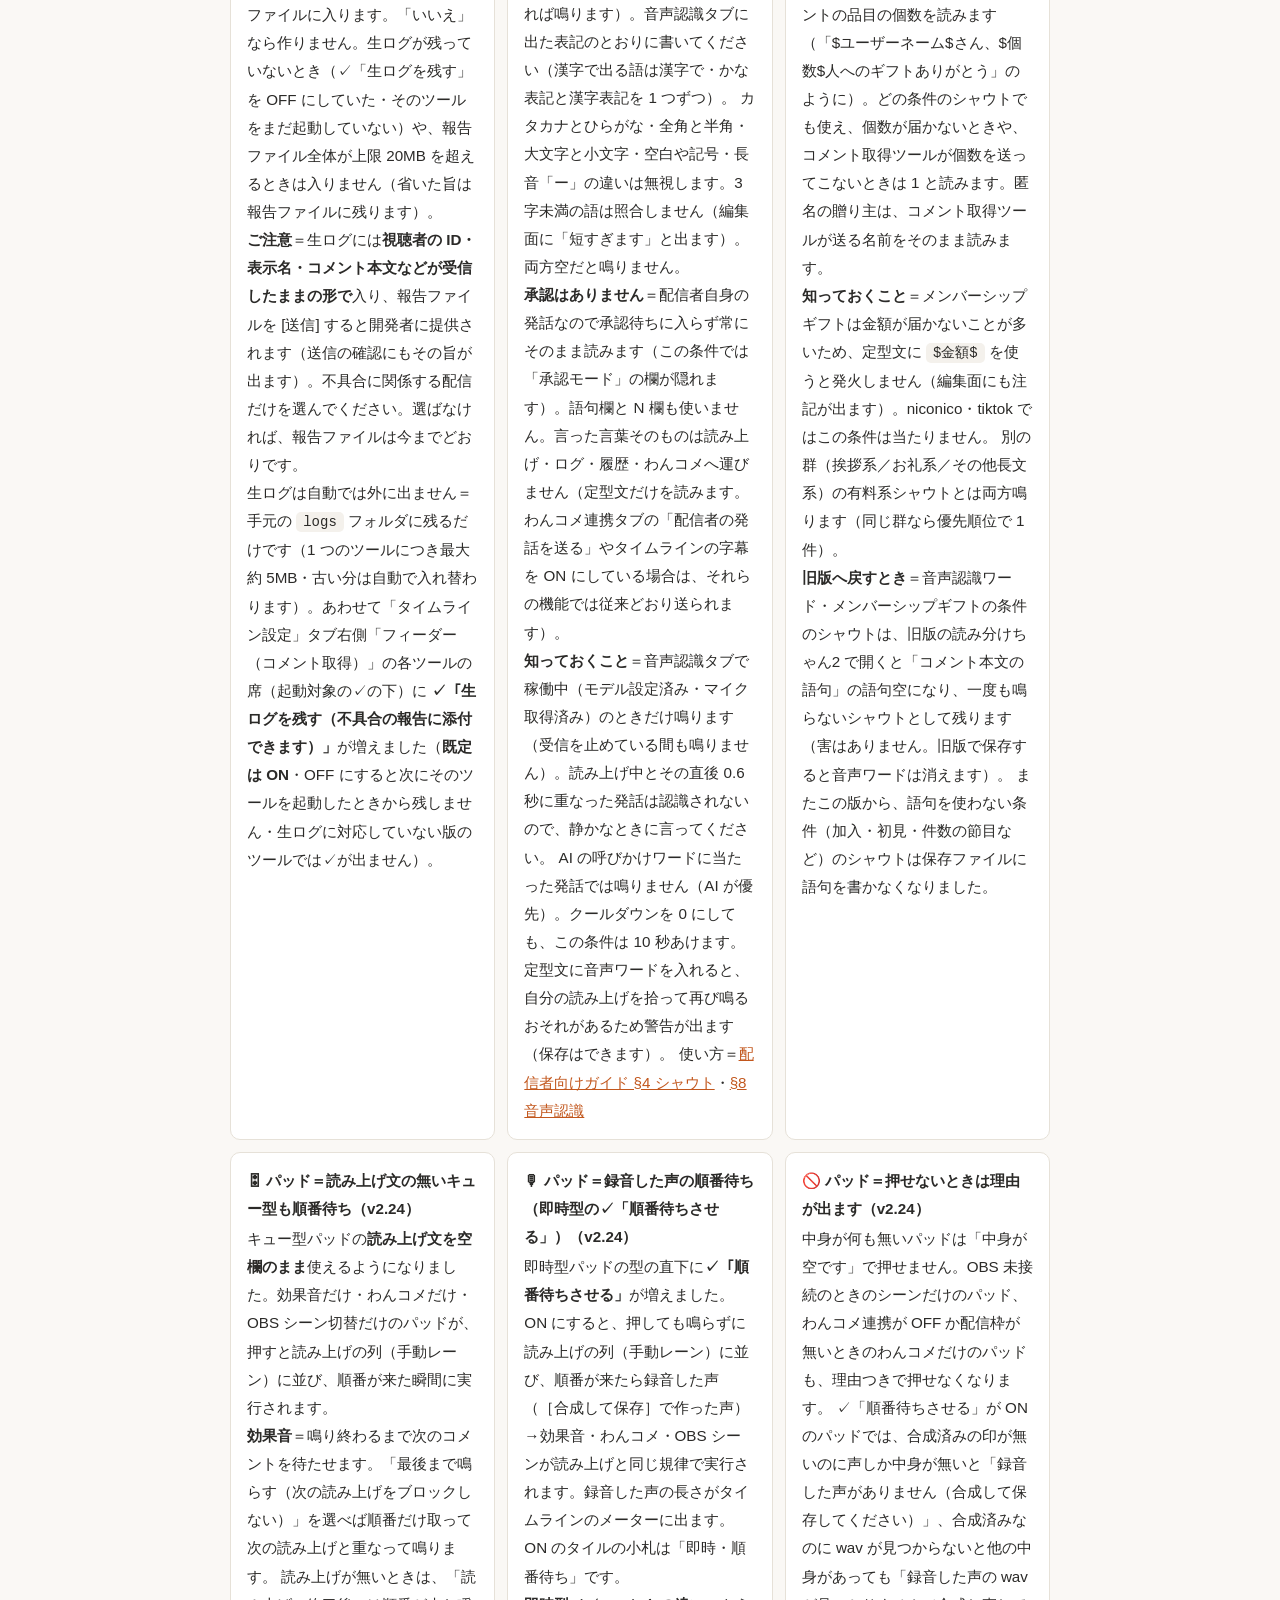
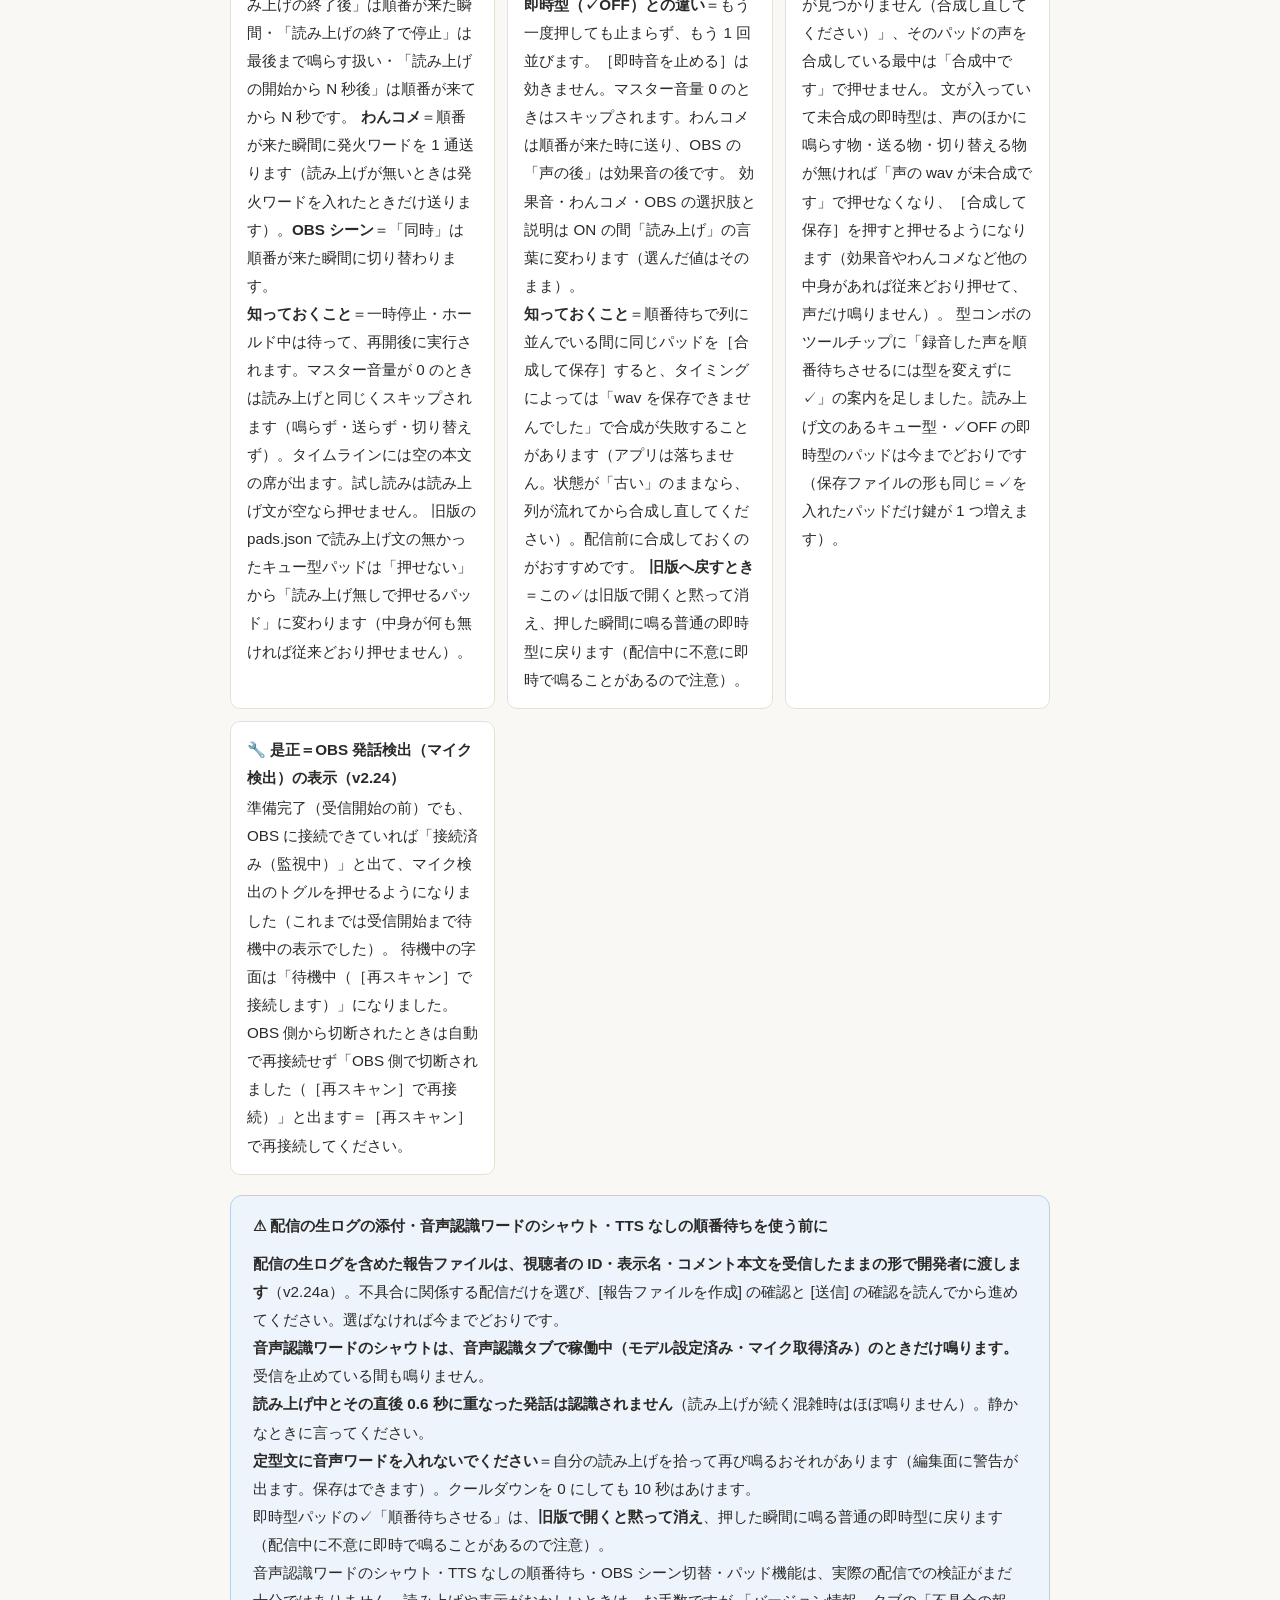
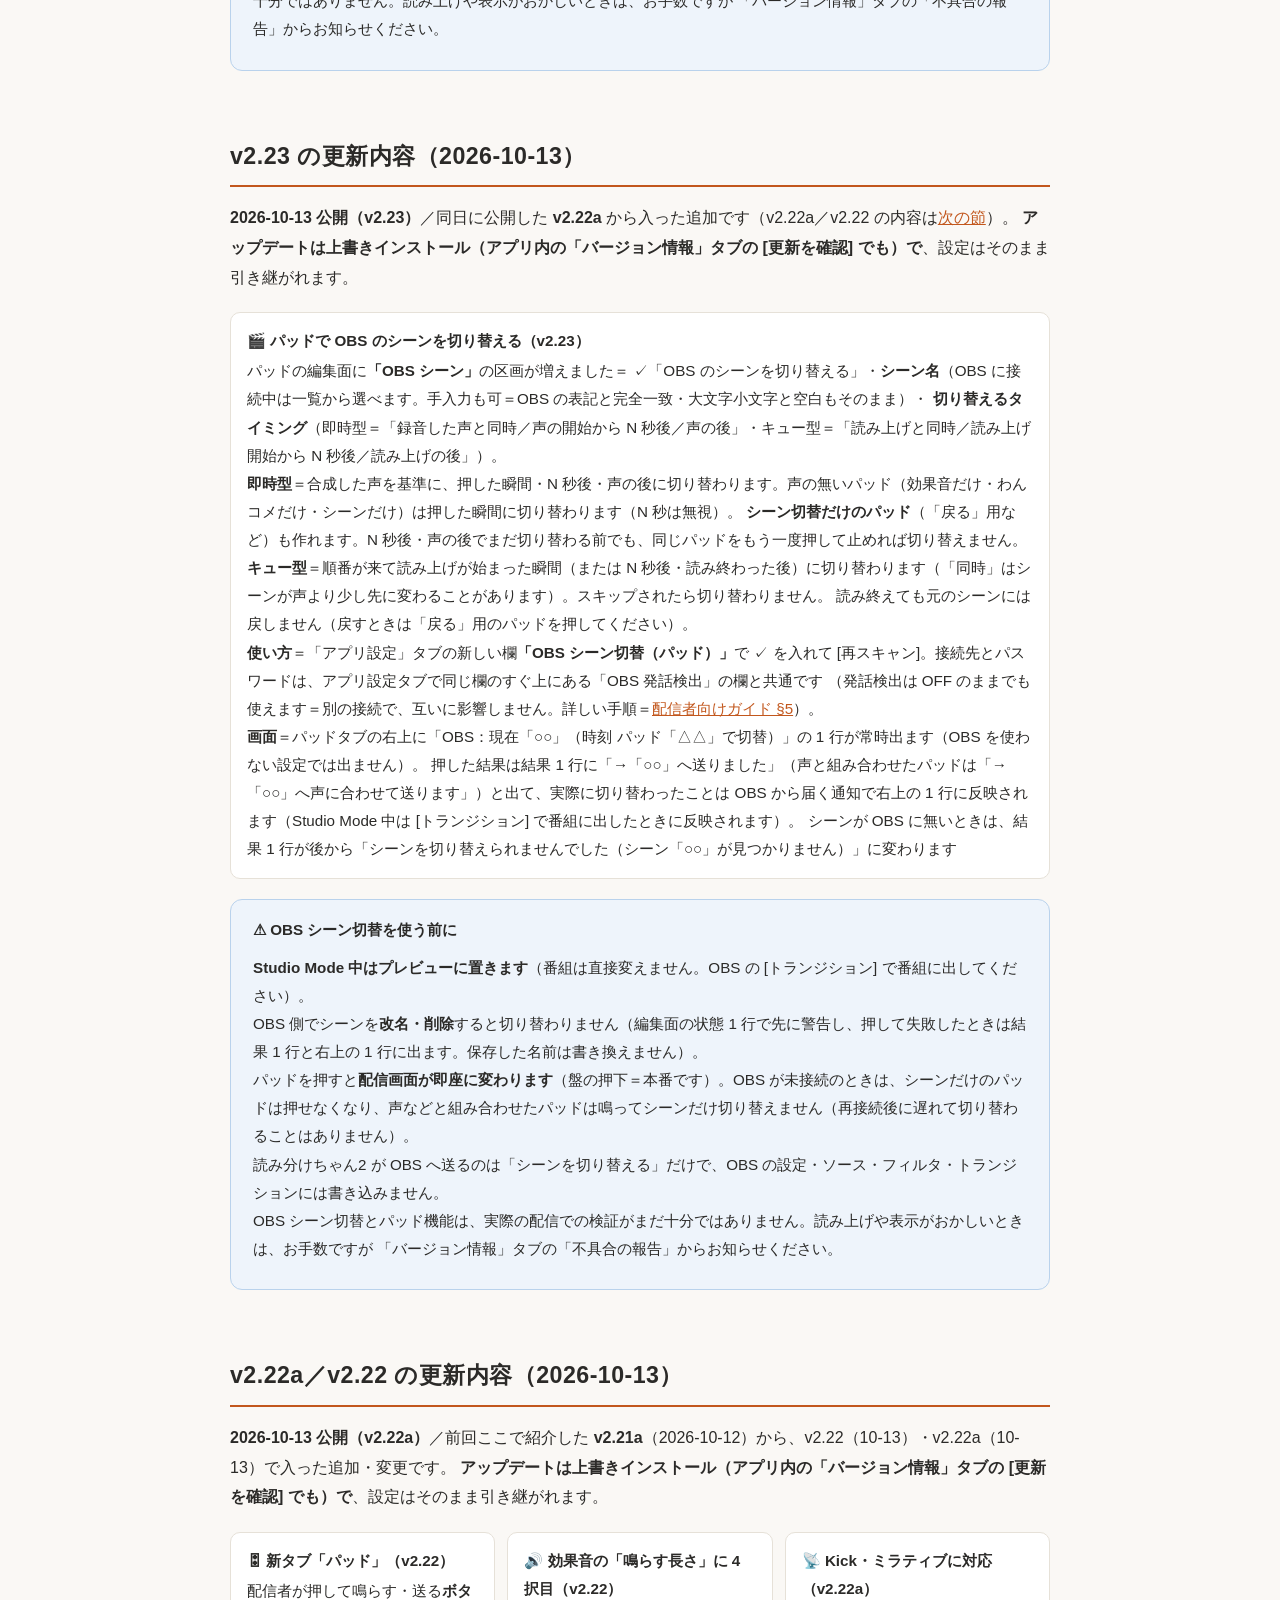
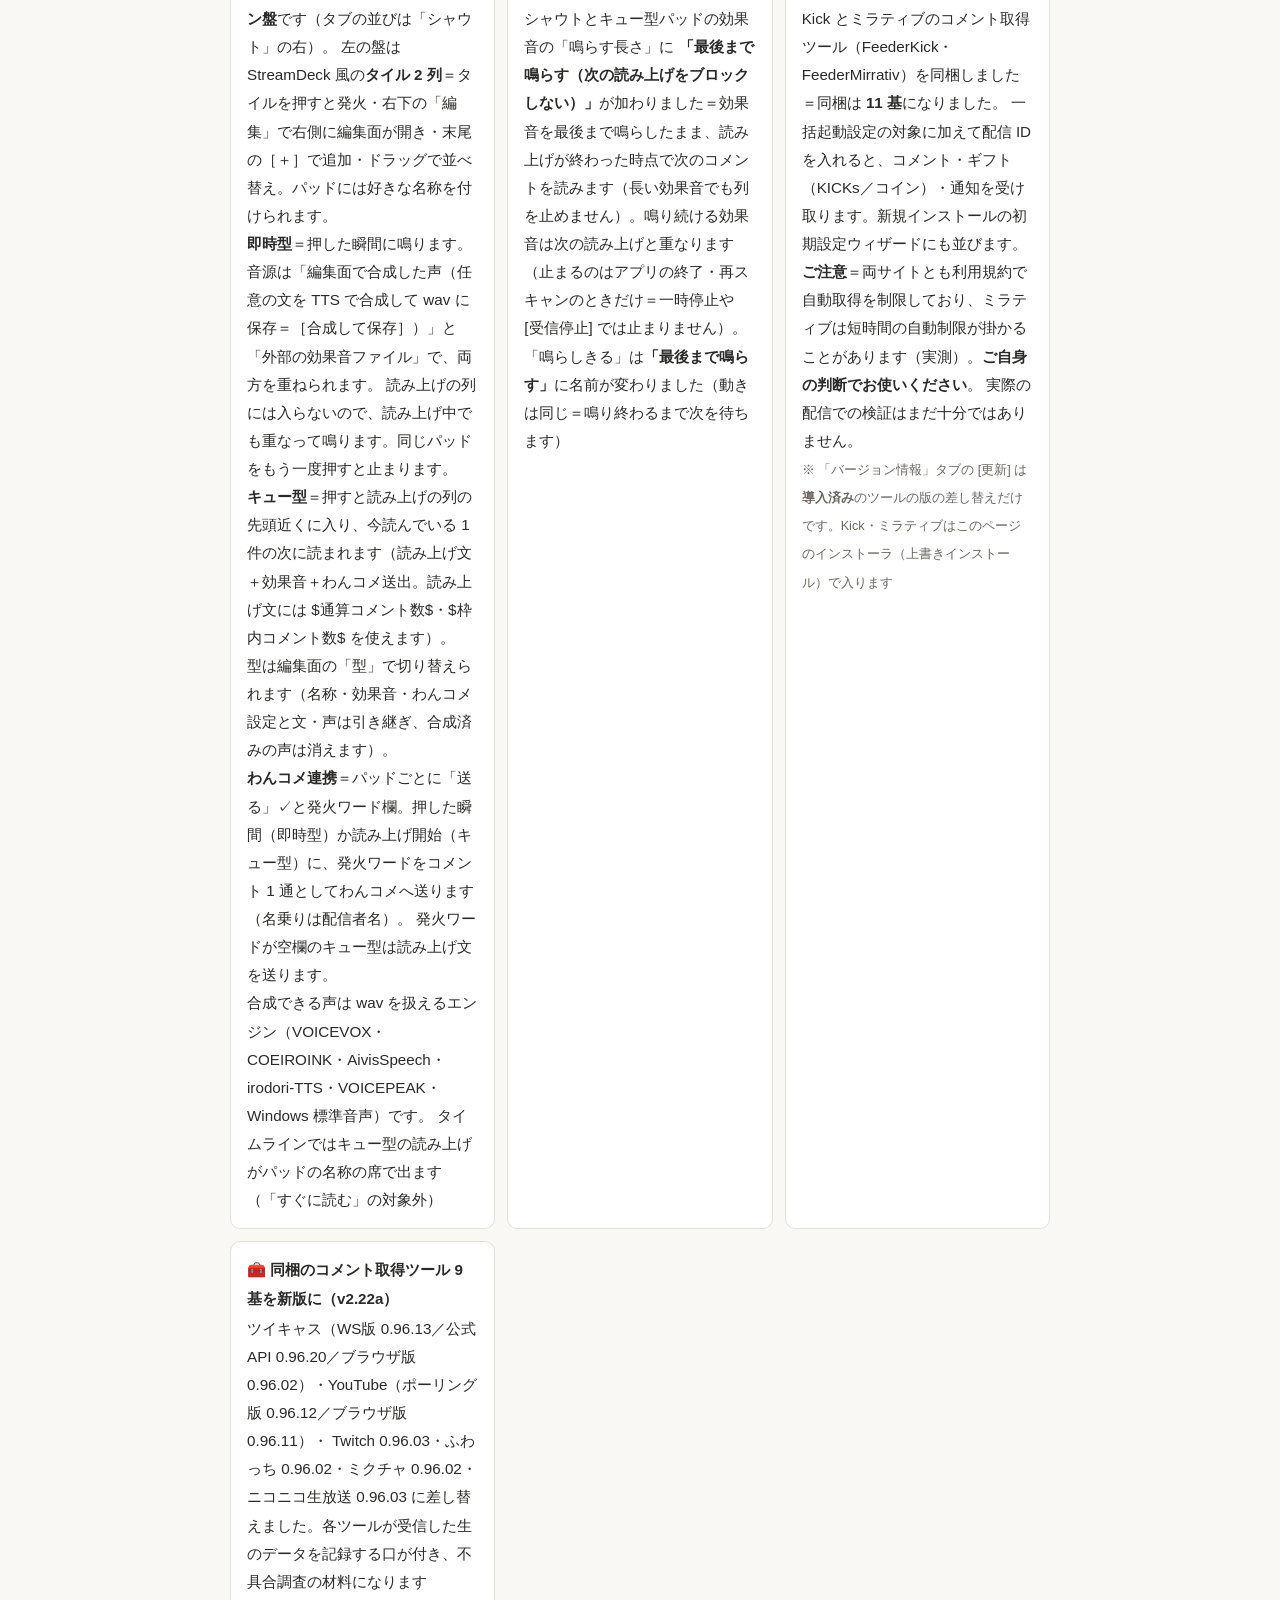
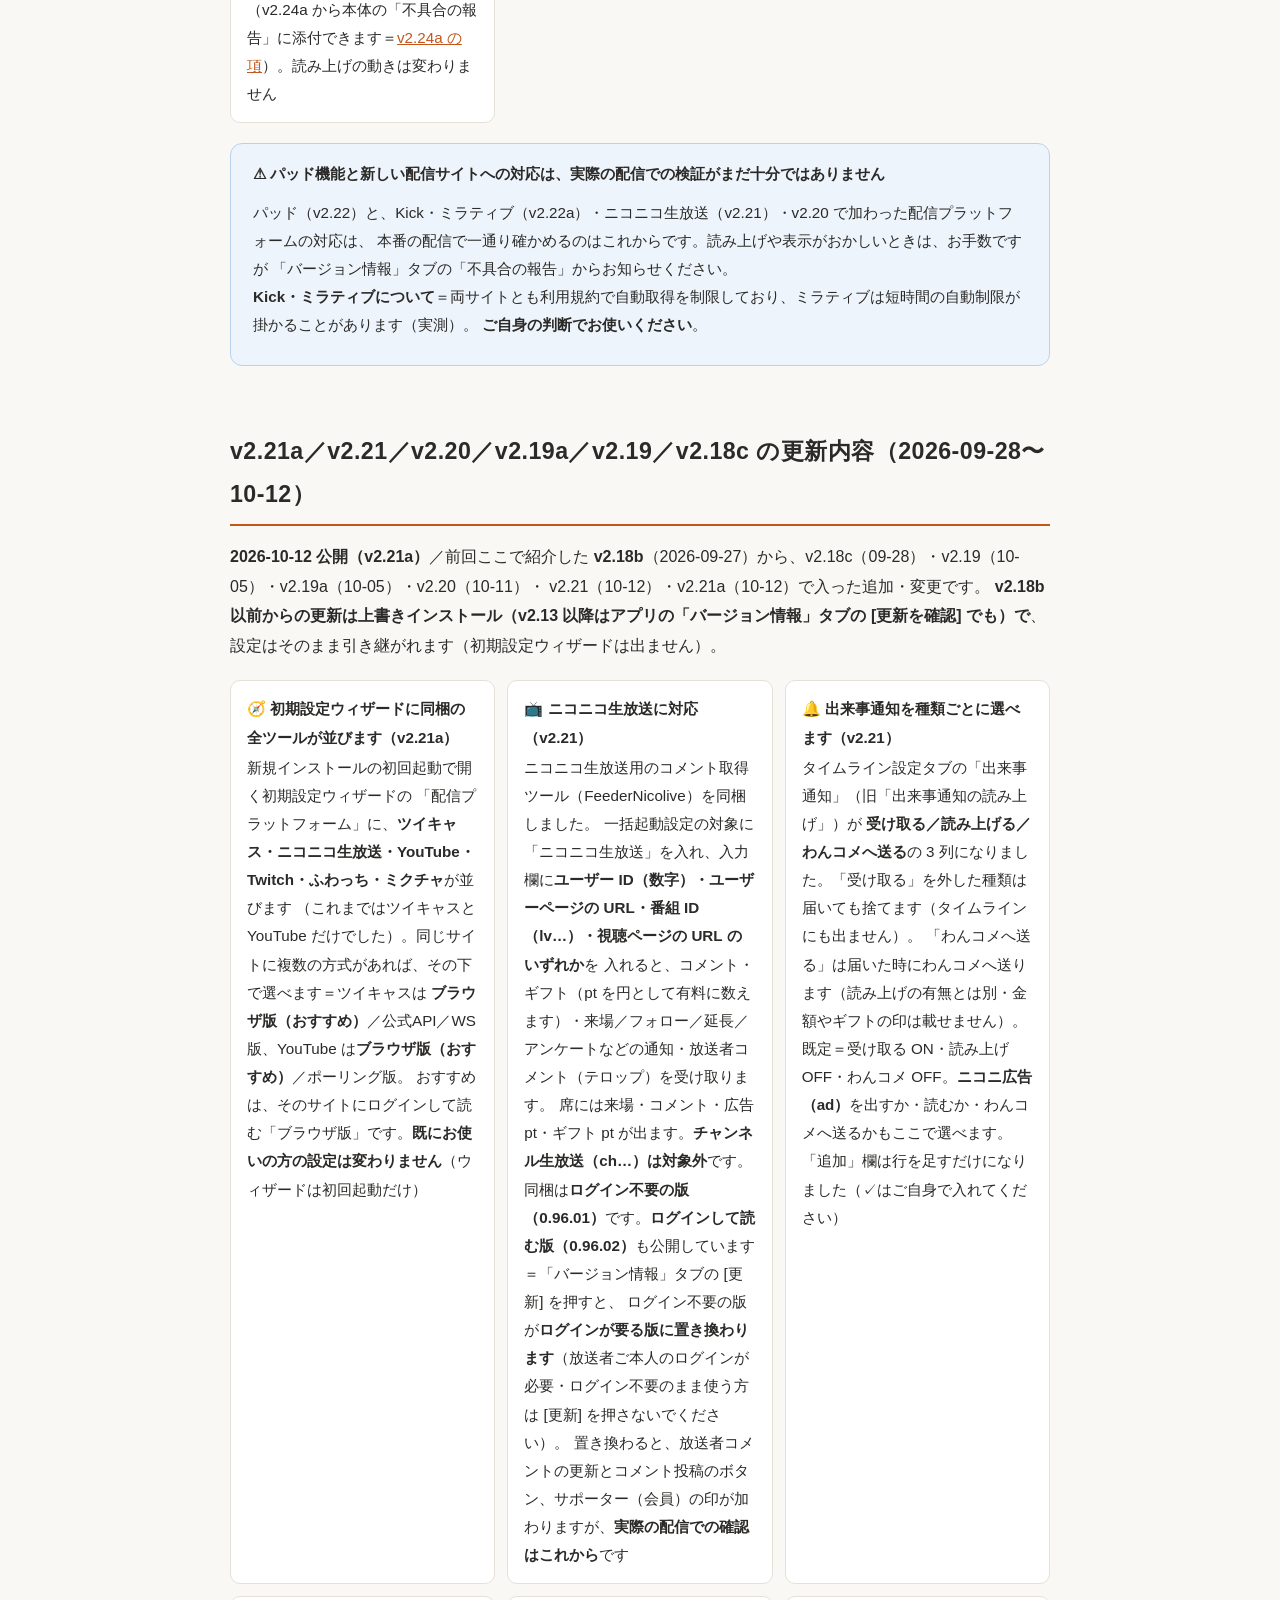
==== commit 39af065c: "配布ページ: v2.25→v2.25a（同日差し替え＝作者表記の統一）＝版表記・実名（exe 名）・更新内容の節の前書きに差し替えの 1 句／権利者の字面を「X アカウント @mugonkun の所有" ====
--- a/index.html
+++ b/index.html
@@ -3,8 +3,8 @@
 <head>
 <meta charset="UTF-8">
 <meta name="viewport" content="width=device-width, initial-scale=1">
-<title>読み分けちゃん2 — v2.25 ご案内</title>
-<meta name="description" content="配信のコメントを複数の声で読み分けるツール「読み分けちゃん2」v2.25 の公式配布・案内ページ">
+<title>読み分けちゃん2 — v2.25a ご案内</title>
+<meta name="description" content="配信のコメントを複数の声で読み分けるツール「読み分けちゃん2」v2.25a の公式配布・案内ページ">
 <link rel="icon" href="assets/mascot.jpg">
 <link rel="stylesheet" href="assets/style.css">
 </head>
@@ -19,7 +19,7 @@
 
 <header class="hero">
   <img class="mascot" src="assets/mascot.jpg" alt="読み分けちゃんのキャラクター。オレンジのつなぎとヘルメット、うさ耳で両手を上げている" loading="lazy">
-  <div><span class="badge">v2.25</span></div>
+  <div><span class="badge">v2.25a</span></div>
   <h1>読み分けちゃん2</h1>
   <p class="tagline">いつものリスナーに、いつもの声を。</p>
   <p class="hero-lead">ツイキャス・YouTube・ニコニコ生放送・Twitch・ふわっち・ミクチャ・Kick・ミラティブに届いたコメントを、<b>リスナーごとに違う声</b>で読み上げる Windows 用の無料ソフトです。</p>
@@ -52,9 +52,9 @@
 リスナーさんの提案を取り込みながら全面的に作り直したのがこの v2 です
 （<a href="#background">開発の背景</a>）。</p>
 
-<p class="update-flash"><b>2026-10-15、v2.25 を公開しました。</b> <b>コラボ席（β）</b>＝コラボ相手の配信枠のコメントも受信して読み上げられます（タイムライン設定タブ右側の「コラボ席（β）」区画・最大 10 席・相手枠のコメントは <code>sub1</code> などの札で別の人として読まれ、登録の無い人は「未登録（コラボ）」の声と「コラボ相手の○○さん」の敬称）。<b>過去ログから追加</b>（リスナー設定タブ＝これまでに来たことのある人からプロファイルを作る窓）、<b>コメントのバインド</b>（コメントの最後に <code>+</code> か <code>＋</code> を付けると同じ人の次のコメントとくっ付いて 1 件として読む＝長い歌を分けて送れます・16 件まで）、<b>パッドの背景画像</b>、<b>バージョン情報タブに権利者の表示と来歴の署名</b>が入りました（<a href="#whatsnew-v225">v2.25 の更新内容</a>・<a href="#whatsnew-v225-notice">注意書き</a>）。<br>前の版 v2.24a／v2.24（10-14）では <b>不具合の報告に配信の生ログを添付</b>でき、<b>シャウトの反応条件に「音声認識ワード」と「メンバーシップギフト」が増えました</b>（<a href="#whatsnew-v224">v2.24a／v2.24 の更新内容</a>）。
+<p class="update-flash"><b>2026-10-15、v2.25a を公開しました。</b> <b>コラボ席（β）</b>＝コラボ相手の配信枠のコメントも受信して読み上げられます（タイムライン設定タブ右側の「コラボ席（β）」区画・最大 10 席・相手枠のコメントは <code>sub1</code> などの札で別の人として読まれ、登録の無い人は「未登録（コラボ）」の声と「コラボ相手の○○さん」の敬称）。<b>過去ログから追加</b>（リスナー設定タブ＝これまでに来たことのある人からプロファイルを作る窓）、<b>コメントのバインド</b>（コメントの最後に <code>+</code> か <code>＋</code> を付けると同じ人の次のコメントとくっ付いて 1 件として読む＝長い歌を分けて送れます・16 件まで）、<b>パッドの背景画像</b>、<b>バージョン情報タブに権利者の表示と来歴の署名</b>が入りました（<a href="#whatsnew-v225">v2.25a の更新内容</a>・<a href="#whatsnew-v225-notice">注意書き</a>）。<br>前の版 v2.24a／v2.24（10-14）では <b>不具合の報告に配信の生ログを添付</b>でき、<b>シャウトの反応条件に「音声認識ワード」と「メンバーシップギフト」が増えました</b>（<a href="#whatsnew-v224">v2.24a／v2.24 の更新内容</a>）。
 <b>以前の版からのアップデートは上書きインストール（v2.13 以降はアプリ内の「バージョン情報」タブの [更新を確認] でも）で、設定はそのまま引き継がれます</b>。
-<b>【ご注意】</b>コラボ席の相手枠のコメントでは、既定ではシャウトは鳴らず・歌フレーズは発動せず・わんコメへも送りません（席ごとの✓で変えられます）。<code>+</code> で終わるコメントは次のコメントが来るまで読まれません。音声認識ワードのシャウトは、音声認識タブで稼働中のときだけ鳴り、読み上げ中とその直後に重なった発話では鳴りません。新機能（コラボ席・過去ログから追加・コメントのバインド・パッドの背景画像〔v2.25〕・配信の生ログの添付〔v2.24a〕・音声認識ワード・TTS なしの順番待ち・OBS シーン切替・パッド）と新しい配信サイトへの対応は、実際の配信での検証がまだ十分ではありません。Kick・ミラティブは利用規約で自動取得を制限しているサイトです＝ご自身の判断でお使いください（<a href="#whatsnew-v225-notice">v2.25 の注意書き</a>・<a href="#whatsnew-v224-notice">v2.24a／v2.24 の注意書き</a>・<a href="#whatsnew-v223-notice">OBS シーン切替の注意書き</a>・<a href="#whatsnew-v222-notice">Kick・ミラティブの注意書き</a>）。
+<b>【ご注意】</b>コラボ席の相手枠のコメントでは、既定ではシャウトは鳴らず・歌フレーズは発動せず・わんコメへも送りません（席ごとの✓で変えられます）。<code>+</code> で終わるコメントは次のコメントが来るまで読まれません。音声認識ワードのシャウトは、音声認識タブで稼働中のときだけ鳴り、読み上げ中とその直後に重なった発話では鳴りません。新機能（コラボ席・過去ログから追加・コメントのバインド・パッドの背景画像〔v2.25a〕・配信の生ログの添付〔v2.24a〕・音声認識ワード・TTS なしの順番待ち・OBS シーン切替・パッド）と新しい配信サイトへの対応は、実際の配信での検証がまだ十分ではありません。Kick・ミラティブは利用規約で自動取得を制限しているサイトです＝ご自身の判断でお使いください（<a href="#whatsnew-v225-notice">v2.25a の注意書き</a>・<a href="#whatsnew-v224-notice">v2.24a／v2.24 の注意書き</a>・<a href="#whatsnew-v223-notice">OBS シーン切替の注意書き</a>・<a href="#whatsnew-v222-notice">Kick・ミラティブの注意書き</a>）。
 以前の版の更新内容は <a href="#whatsnew-v224">v2.24a</a>・<a href="#whatsnew-v223">v2.23</a>・<a href="#whatsnew-v222">v2.22a</a>・<a href="#whatsnew-v221">v2.21a</a>・<a href="#whatsnew-v218a">v2.18b</a>・<a href="#whatsnew">v2.16</a>・<a href="#whatsnew-v214">v2.14</a>・<a href="#whatsnew-v213">v2.13</a> もあわせてご覧ください。</p>
 
 <!-- ============================================================ -->
@@ -101,14 +101,14 @@
 <h2 id="download">ダウンロード（配信者の方）</h2>
 
 <p>下のボタンで配布一覧（GitHub の Releases ページ）が開きます。開いたページの <b>Assets</b> にある
-<b>yomiwakechan2-setup-v2.25.exe</b>（末尾が .exe のファイル）を選ぶと、ダウンロードが始まります。</p>
+<b>yomiwakechan2-setup-v2.25a.exe</b>（末尾が .exe のファイル）を選ぶと、ダウンロードが始まります。</p>
 
 <div class="dl-box">
   <a class="dl-button" href="https://github.com/mugonkun/yomiwakechan_v2/releases/latest">
     最新版の配布ページを開く
   </a>
-  <p class="dl-note">yomiwakechan2-setup-v2.25.exe（約 69MB）／ Windows 10・11（64bit）<br>
-  最新版 v2.25（2026-10-15 公開）／ <a href="#whatsnew-v225">v2.25 の更新内容</a>／ <a href="#whatsnew-v224">v2.24a／v2.24</a>／ <a href="#whatsnew-v223">v2.23</a>／ <a href="#whatsnew-v222">v2.22a／v2.22</a>／ <a href="#whatsnew-v221">v2.21a〜v2.18c</a>／ <a href="#whatsnew-v218a">v2.18b</a>／ <a href="#whatsnew">v2.16</a>／ <a href="#whatsnew-v214">v2.14</a>／ <a href="#whatsnew-v213">v2.13 の更新内容</a></p>
+  <p class="dl-note">yomiwakechan2-setup-v2.25a.exe（約 69MB）／ Windows 10・11（64bit）<br>
+  最新版 v2.25a（2026-10-15 公開）／ <a href="#whatsnew-v225">v2.25a の更新内容</a>／ <a href="#whatsnew-v224">v2.24a／v2.24</a>／ <a href="#whatsnew-v223">v2.23</a>／ <a href="#whatsnew-v222">v2.22a／v2.22</a>／ <a href="#whatsnew-v221">v2.21a〜v2.18c</a>／ <a href="#whatsnew-v218a">v2.18b</a>／ <a href="#whatsnew">v2.16</a>／ <a href="#whatsnew-v214">v2.14</a>／ <a href="#whatsnew-v213">v2.13 の更新内容</a></p>
 </div>
 
 <h3>動作環境</h3>
@@ -148,9 +148,9 @@
   ほかの場所で配布されているファイルは実行しないでください（本ソフトの再配布は禁止しています）。</p>
 </div>
 
-<h2 id="whatsnew-v225">v2.25 の更新内容（2026-10-15）</h2>
-
-<p><b>2026-10-15 公開（v2.25）</b>／前回ここで紹介した <b>v2.24a／v2.24</b>（2026-10-14）から入った追加です（v2.24a／v2.24 の内容は<a href="#whatsnew-v224">次の節</a>）。
+<h2 id="whatsnew-v225">v2.25a の更新内容（2026-10-15）</h2>
+
+<p><b>2026-10-15 公開（v2.25a）</b>／同日に出した v2.25 は作者表記の差し替えのため v2.25a に置き換えました（機能は同じ。v2.25 を入れた方は上書きインストールで v2.25a へ）／前回ここで紹介した <b>v2.24a／v2.24</b>（2026-10-14）から入った追加です（v2.24a／v2.24 の内容は<a href="#whatsnew-v224">次の節</a>）。
 <b>アップデートは上書きインストール（アプリ内の「バージョン情報」タブの [更新を確認] でも）で</b>、設定はそのまま引き継がれます。
 設定ファイルには鍵がいくつか増えますが、旧版の読み分けちゃん2 で開いても無視されるだけです。</p>
 
@@ -181,7 +181,7 @@
     画像は短辺をタイルに合わせて拡大縮小し、はみ出した長辺の両端を同じだけ切り落として<b>中央の部分</b>を敷きます。名称と型の札は画像の上でも読めるように半透明の帯に載ります。押せないタイルは画像が薄くなります。<br>
     <b>画像は取り込みません</b>（パスだけを保存します）＝ファイルを動かしたり消したりすると背景は敷かれなくなり、編集面に注意文が出ます（壊れたファイル・対応していない形式も同じ）。パッドを削除しても画像のファイルは消えません。型（即時／キュー）を切り替えても画像は保たれ、画像の有無で押下・読み上げ・わんコメ・シーン切替は変わりません。
     同じパスのまま画像ファイルを差し替えたときは、次に設定を変えたとき（または次の起動）に新しい画像になります。</li>
-  <li><b>🔏 権利者の表示と来歴の署名</b>読み分けちゃん2 の権利者は<b>菊地鉄平（X アカウント @mugonkun の所有者）</b>です。「バージョン情報」タブの「本体」欄に著作権の行と、解析（リバースエンジニアリング・逆コンパイル・逆アセンブルなど）と再配布は利用規約 第2条 で禁止されている旨の行が出ます。exe のファイルのプロパティ（会社・著作権・コメント）、インストーラの発行元、利用規約と README の作者の行も同じ表記になりました（<b>利用規約 第2条の内容は変わっていません</b>＝作者の表記だけを改めました）。<br>
+  <li><b>🔏 権利者の表示と来歴の署名</b>読み分けちゃん2 の権利者は<b>X アカウント @mugonkun の所有者</b>です。「バージョン情報」タブの「本体」欄に著作権の行と、解析（リバースエンジニアリング・逆コンパイル・逆アセンブルなど）と再配布は利用規約 第2条 で禁止されている旨の行が出ます。exe のファイルのプロパティ（会社・著作権・コメント）、インストーラの発行元、利用規約と README の作者の行も同じ表記になりました（<b>利用規約 第2条の内容は変わっていません</b>＝作者の表記だけを改めました）。<br>
     配布している版には作者の<b>「来歴の署名」</b>が入り、バージョン情報タブに「来歴の署名: 検証済み（…）」の 1 行が出ます。作者が作った版であることを示す印で、<b>読み上げや設定の動作には何も影響しません</b>（検証できなくても起動や読み上げは止まりません）。</li>
 </ul>
 
@@ -674,7 +674,7 @@
   <li><b>⏯ 一時停止・ピックアップ</b>読み上げの一時停止、履歴からの読み直し・手動投入</li>
   <li><b>🏷 声コマンド</b>許可したリスナーは、コメント先頭のタグで自分の声を切り替えられる</li>
   <li><b>👂 空耳モード</b>英語ボイスに日本語をしゃべらせる遊び機能</li>
-  <li><b>🤝 コラボ席（β）</b>コラボ相手の枠のコメントも受信して読み分け（最大 10 席・相手枠の登録の無い人は「未登録（コラボ）」の声と敬称。v2.25 で追加）</li>
+  <li><b>🤝 コラボ席（β）</b>コラボ相手の枠のコメントも受信して読み分け（最大 10 席・相手枠の登録の無い人は「未登録（コラボ）」の声と敬称。v2.25a で追加）</li>
   <li><b>🌐 対応する配信サイト</b>ツイキャス・YouTube・ニコニコ生放送・Twitch・ふわっち・ミクチャ・Kick・ミラティブ（コメント取得ツールを同梱。v2.20／v2.21／v2.22a で拡張）</li>
 </ul>
 
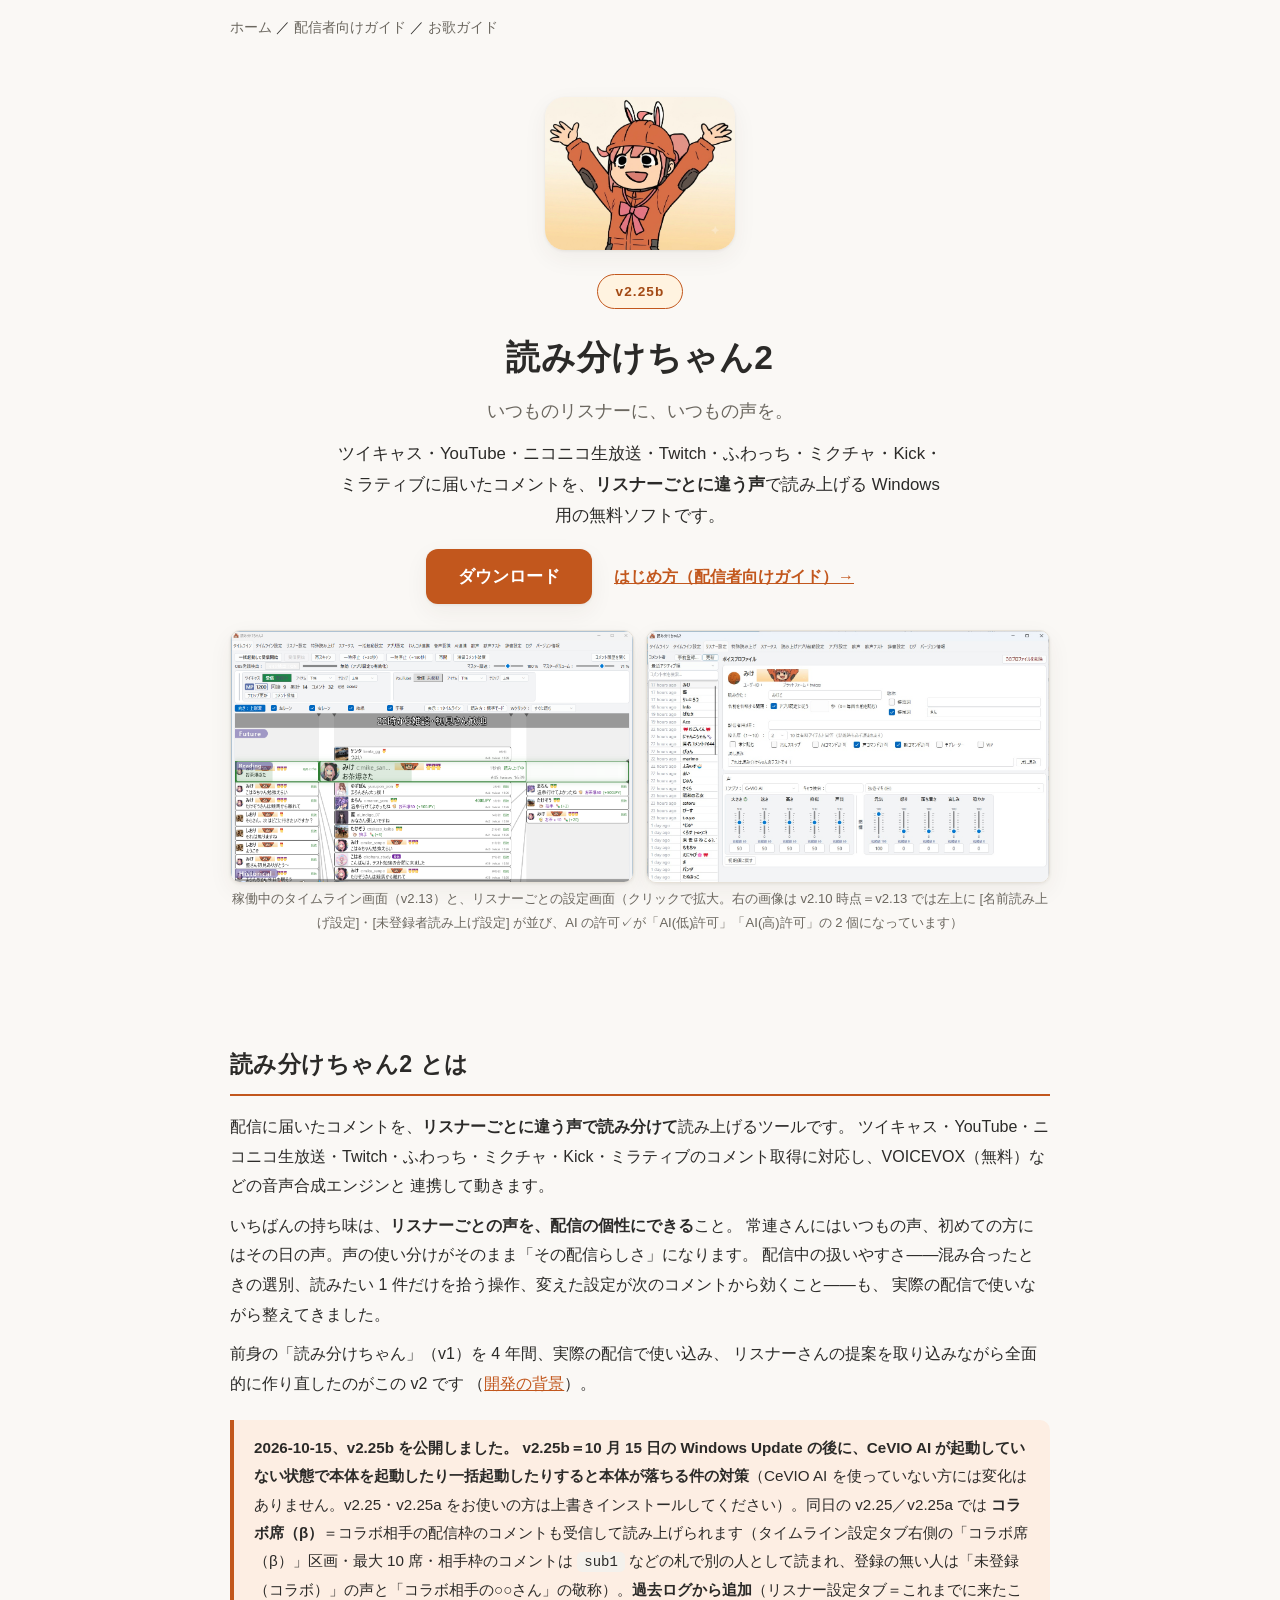
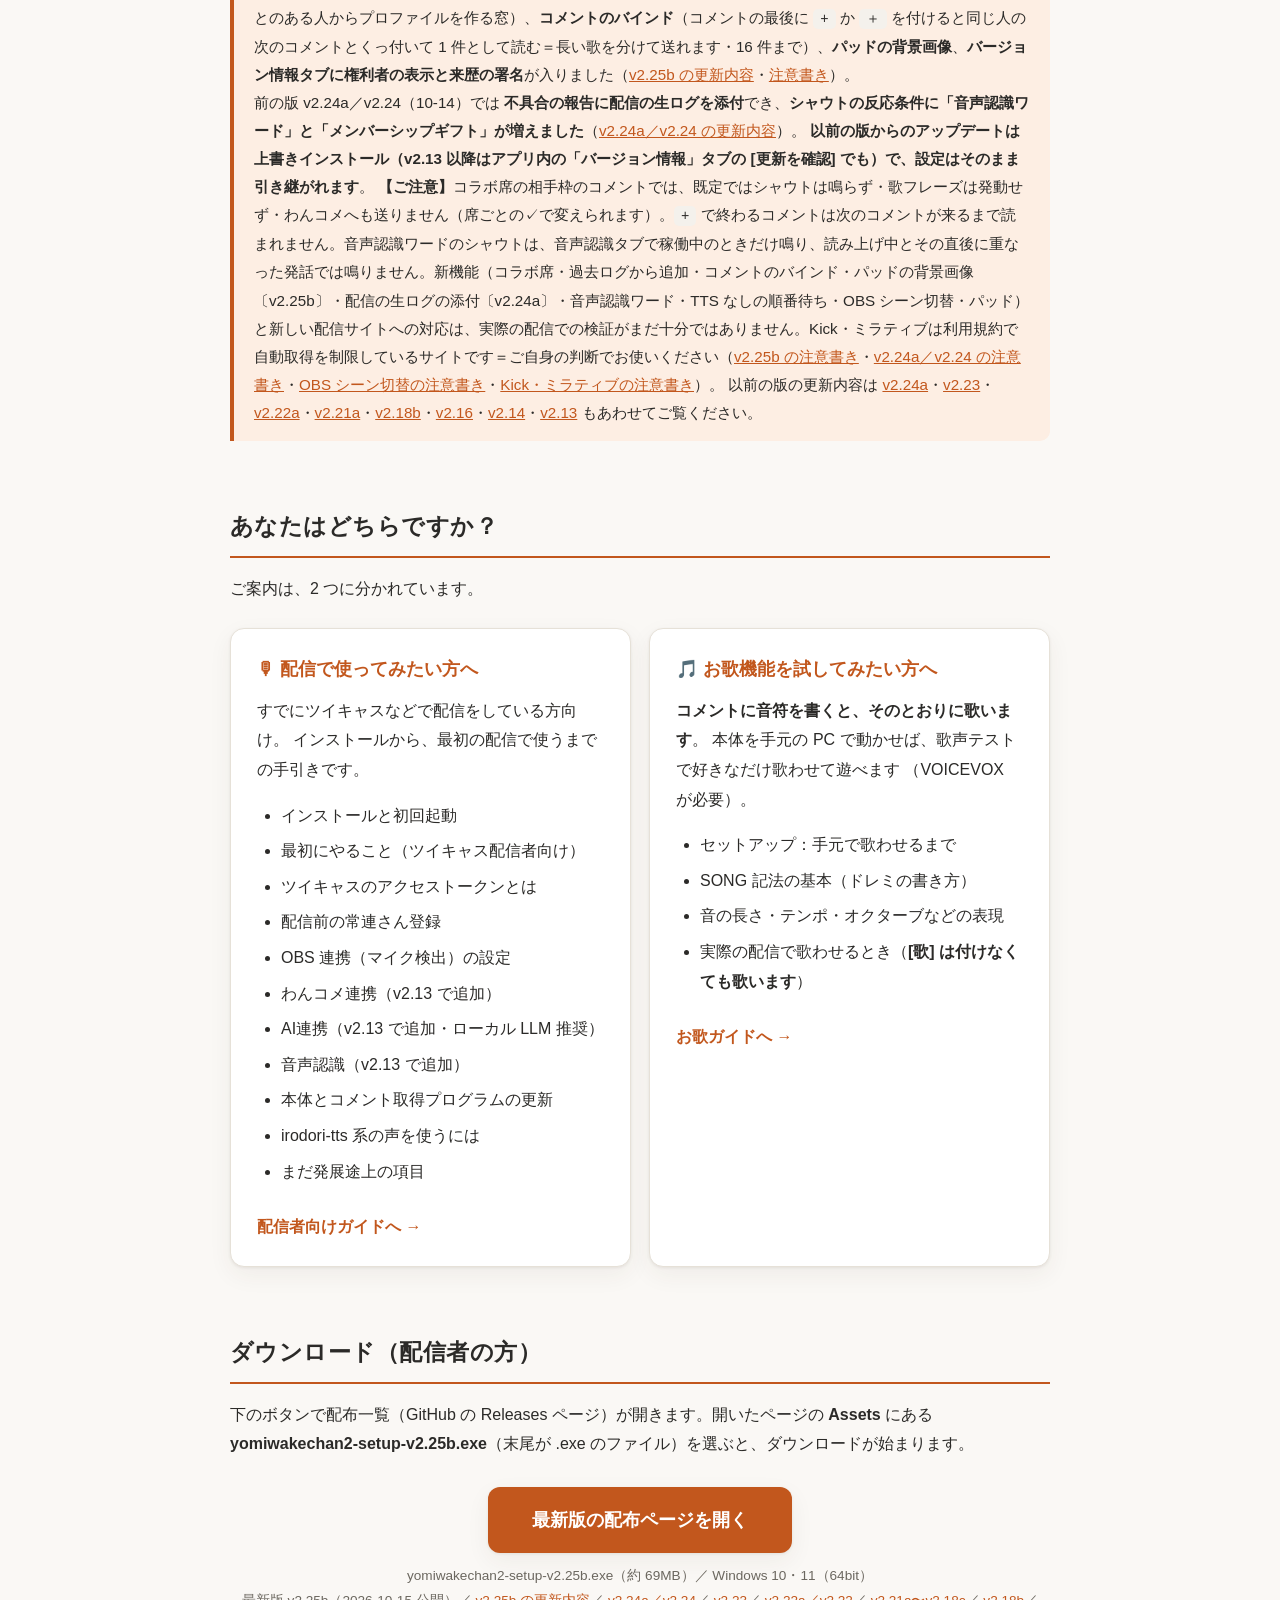
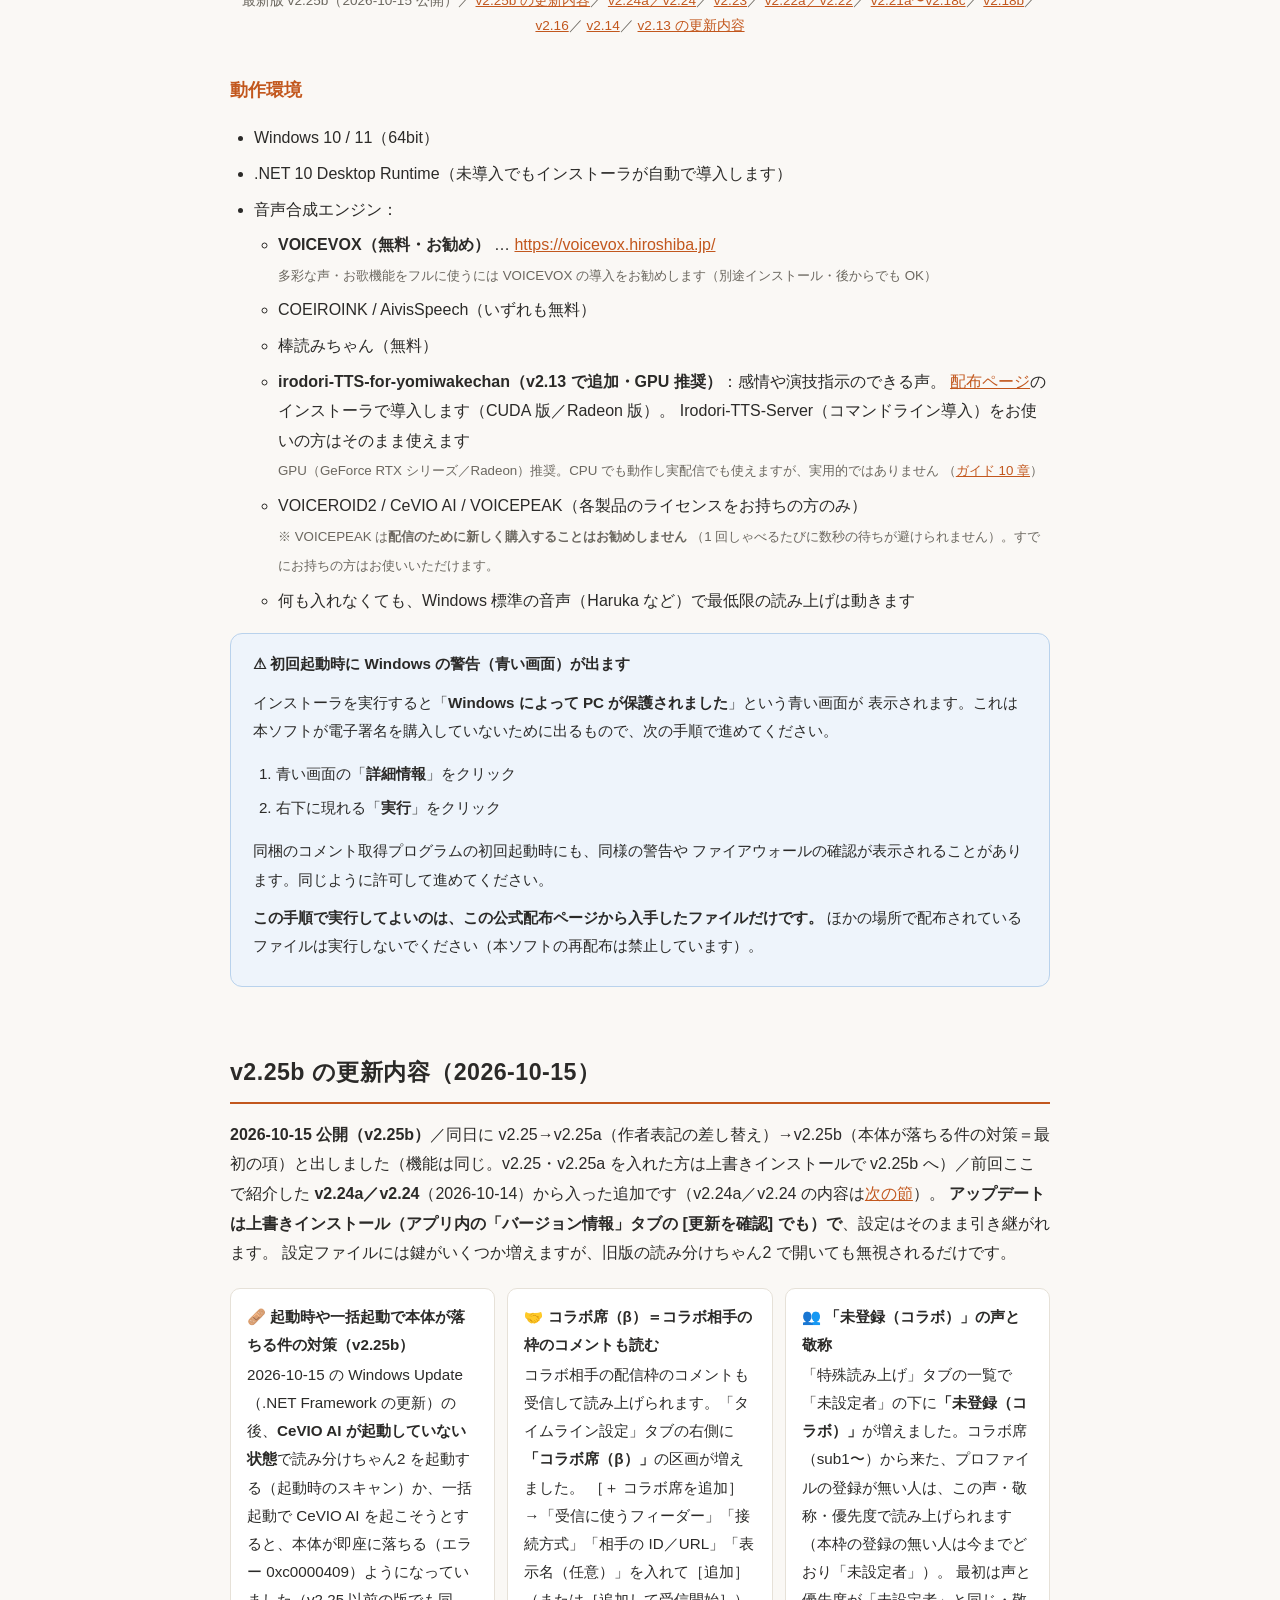
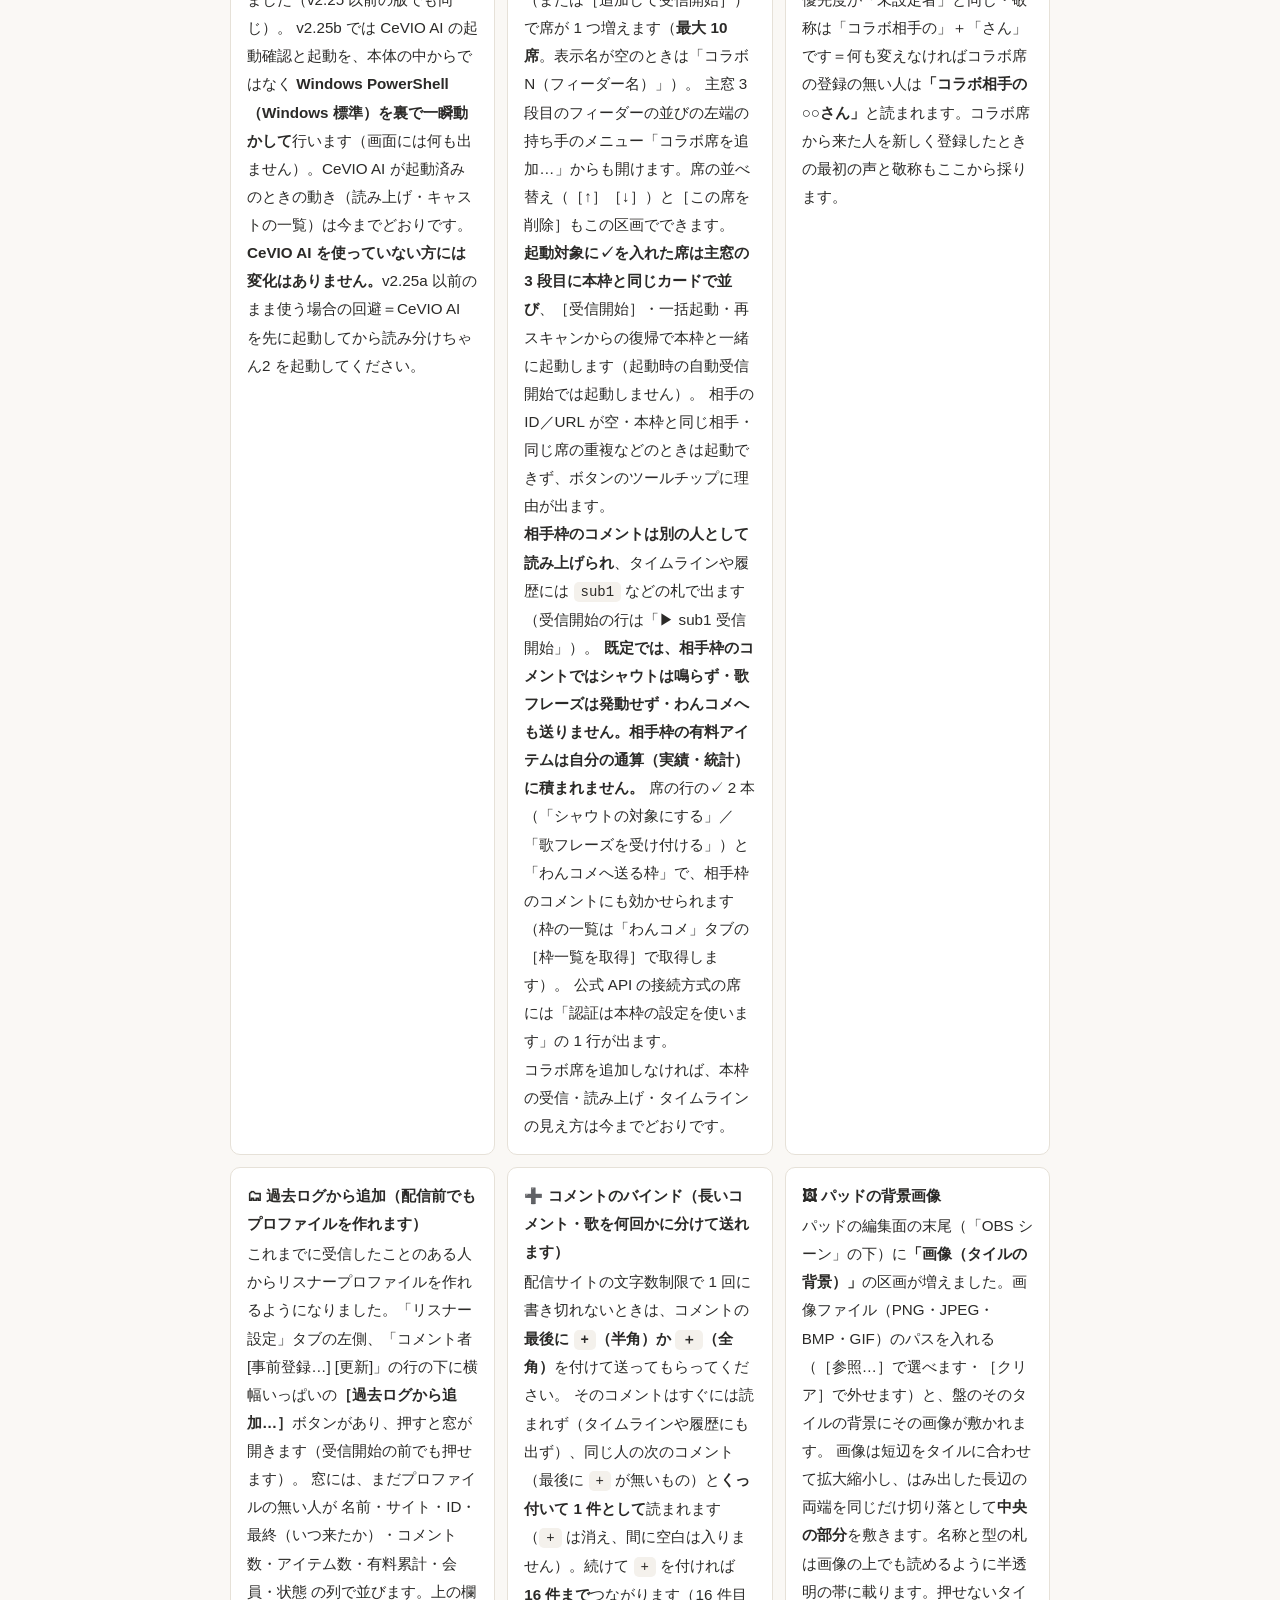
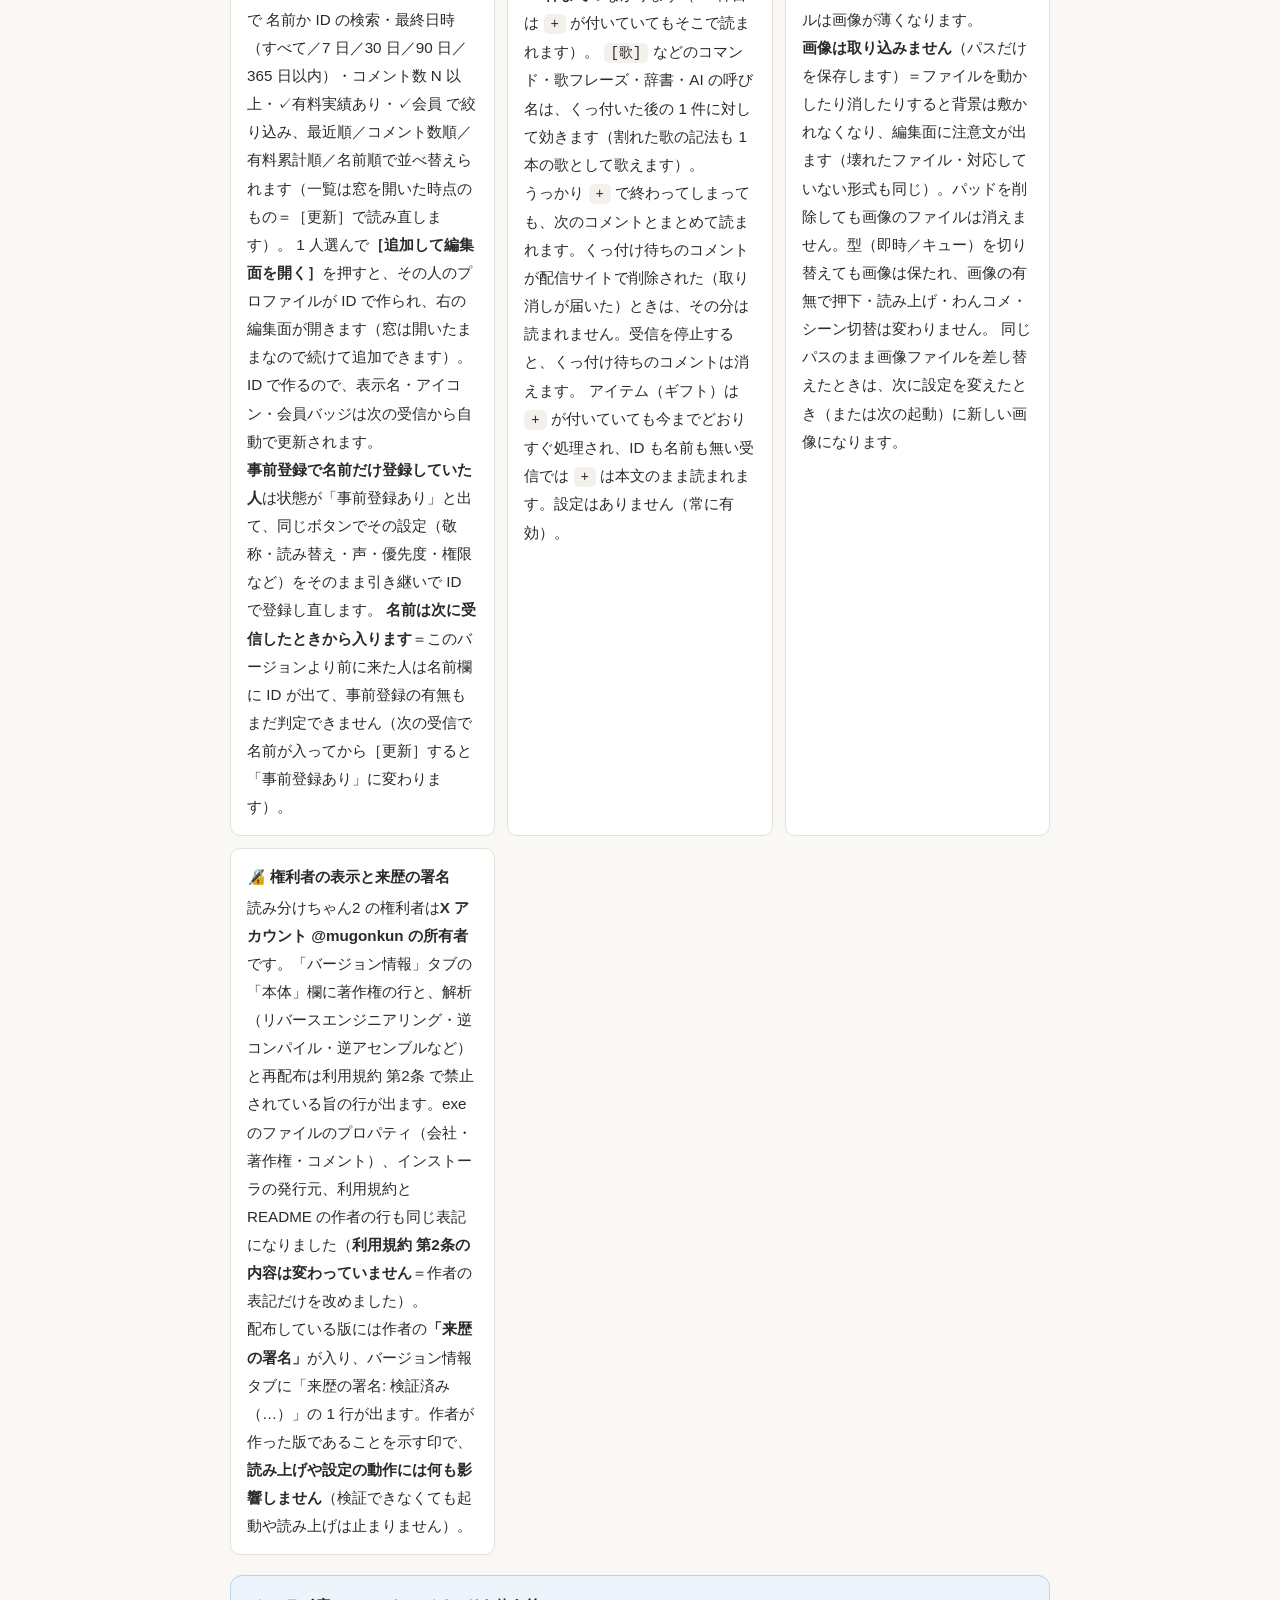
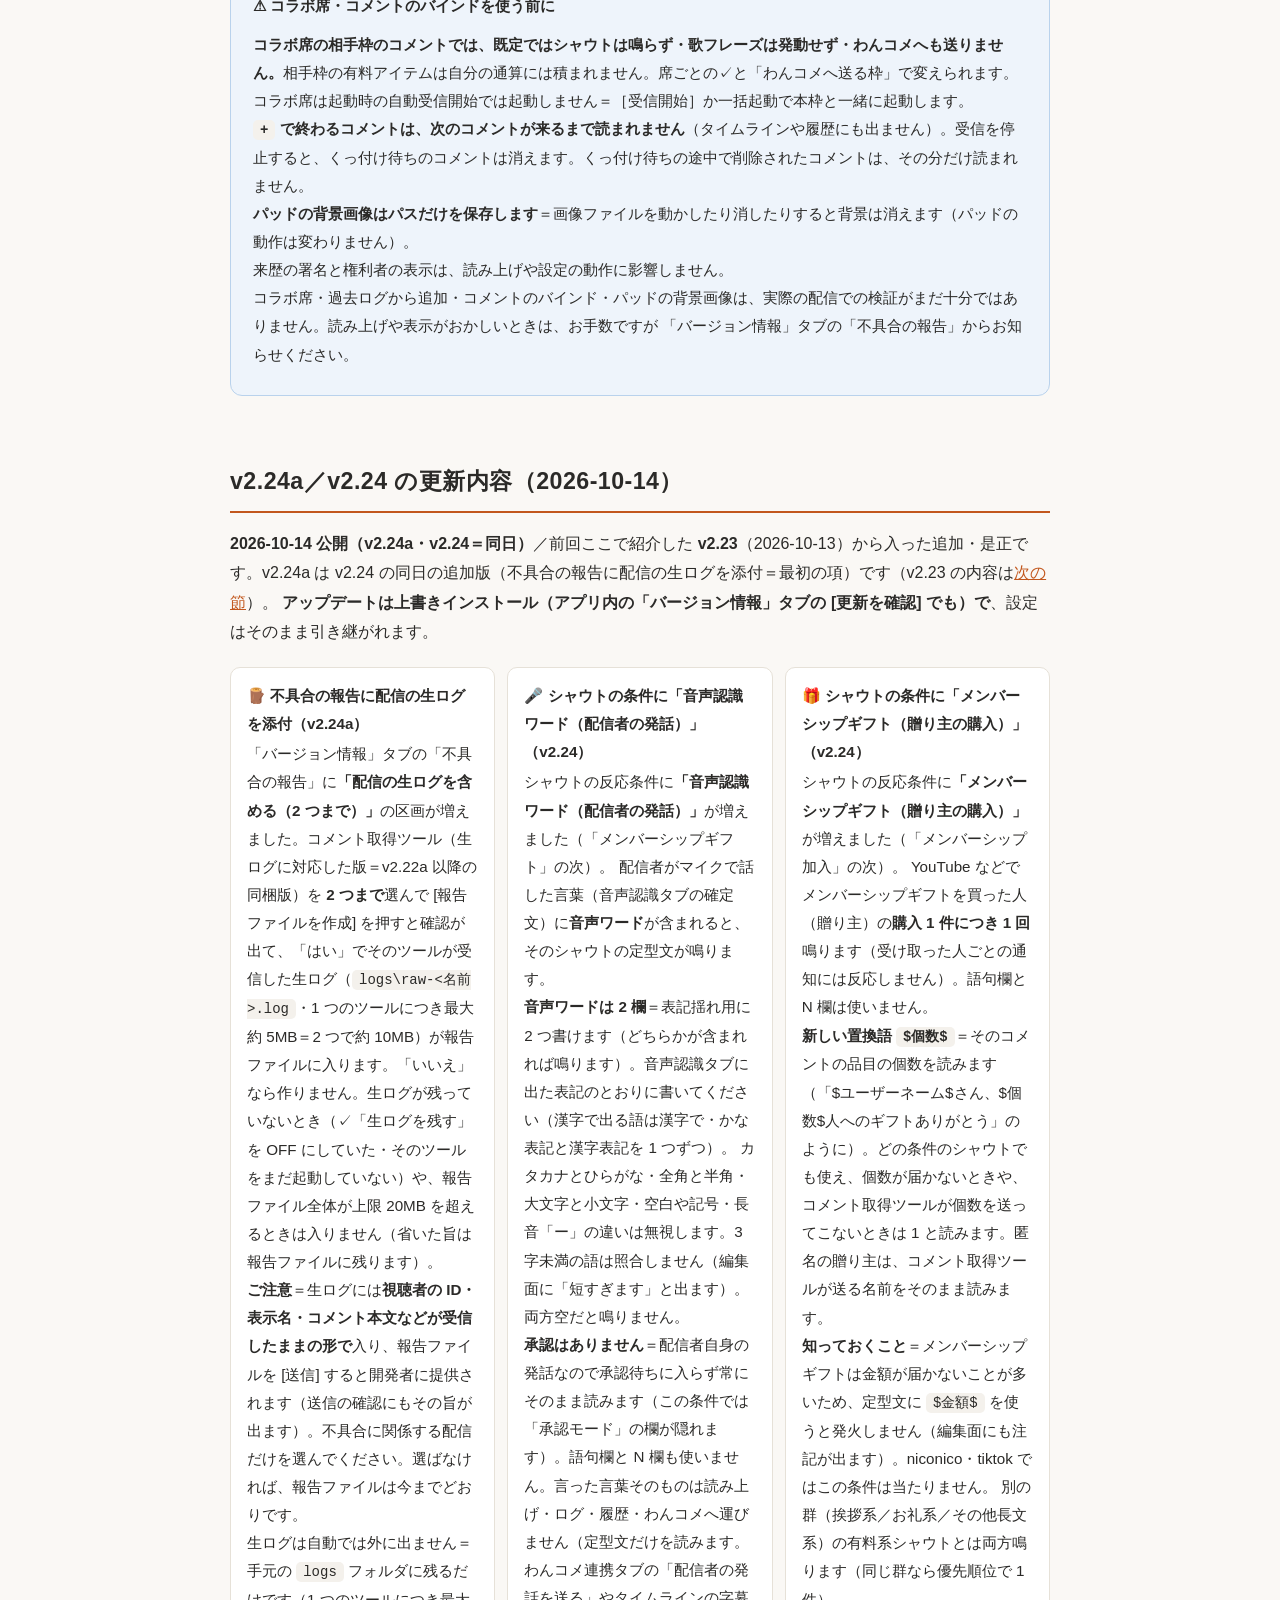
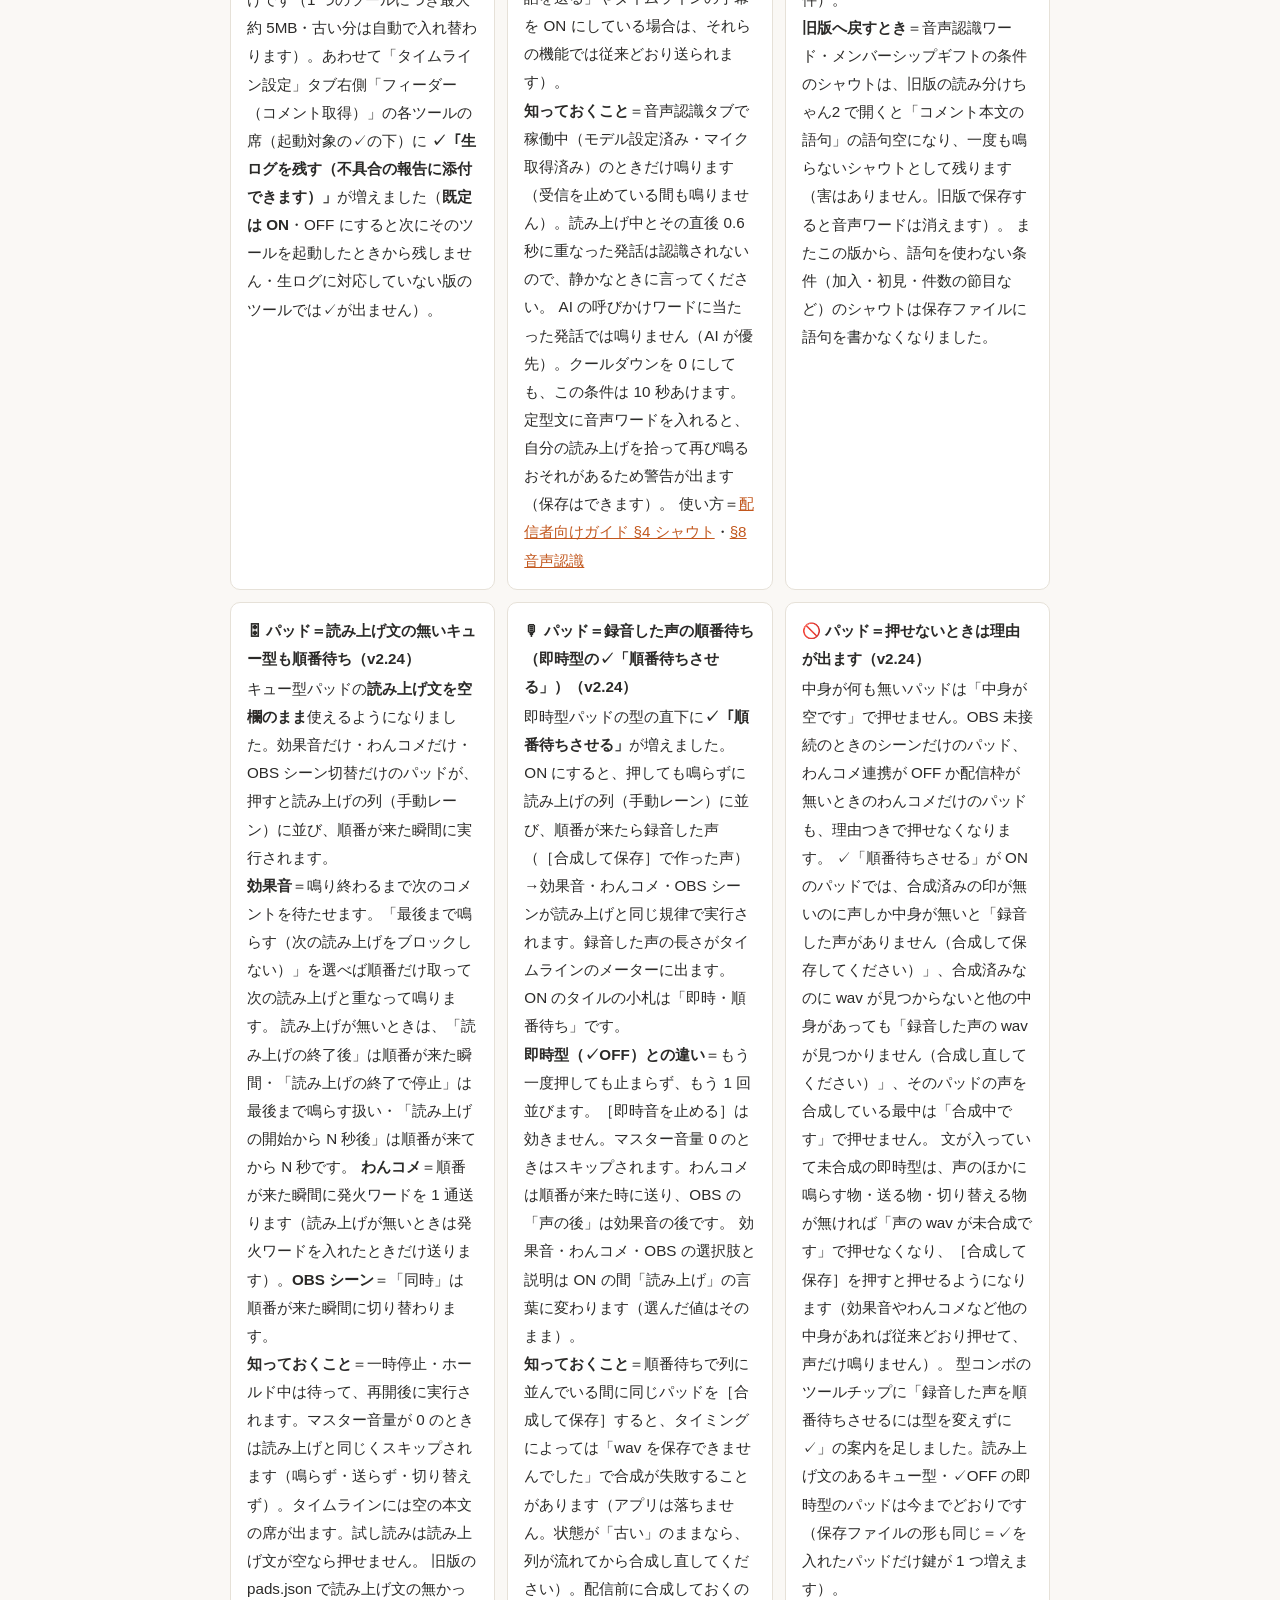
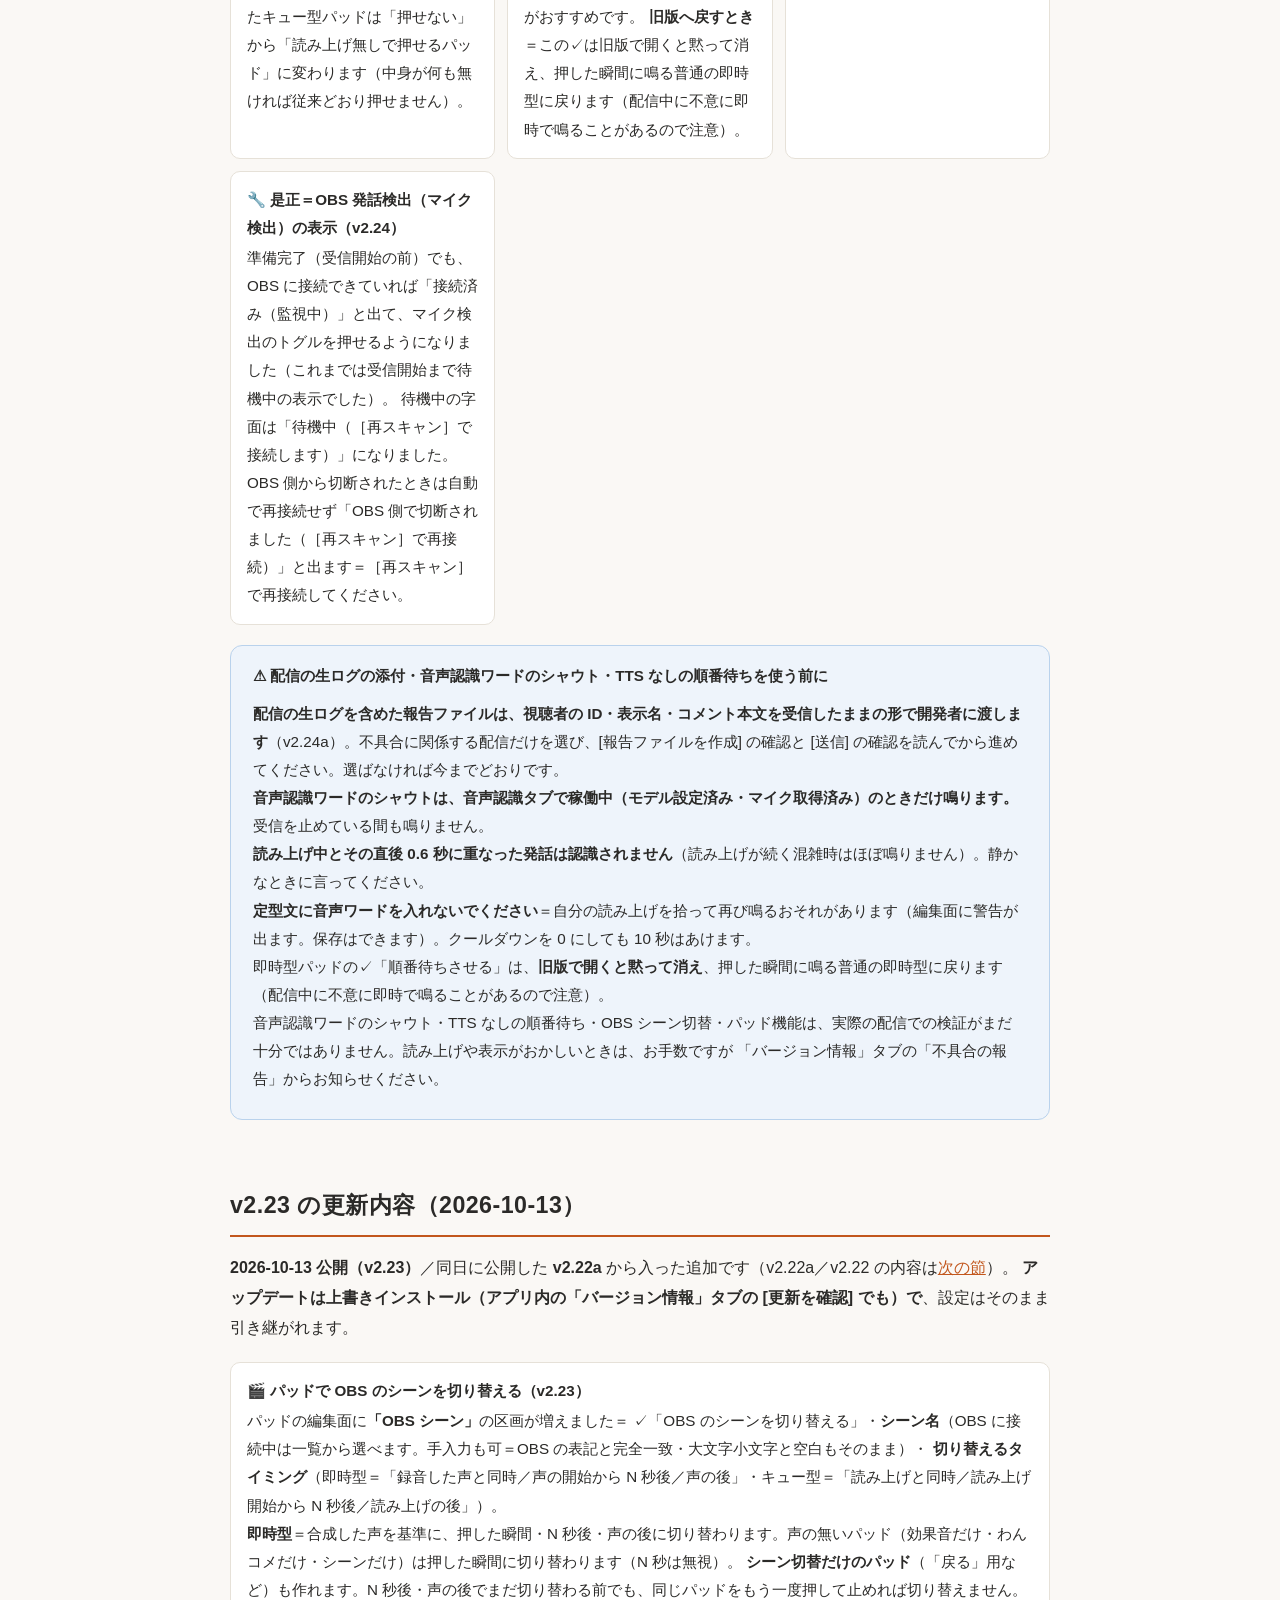
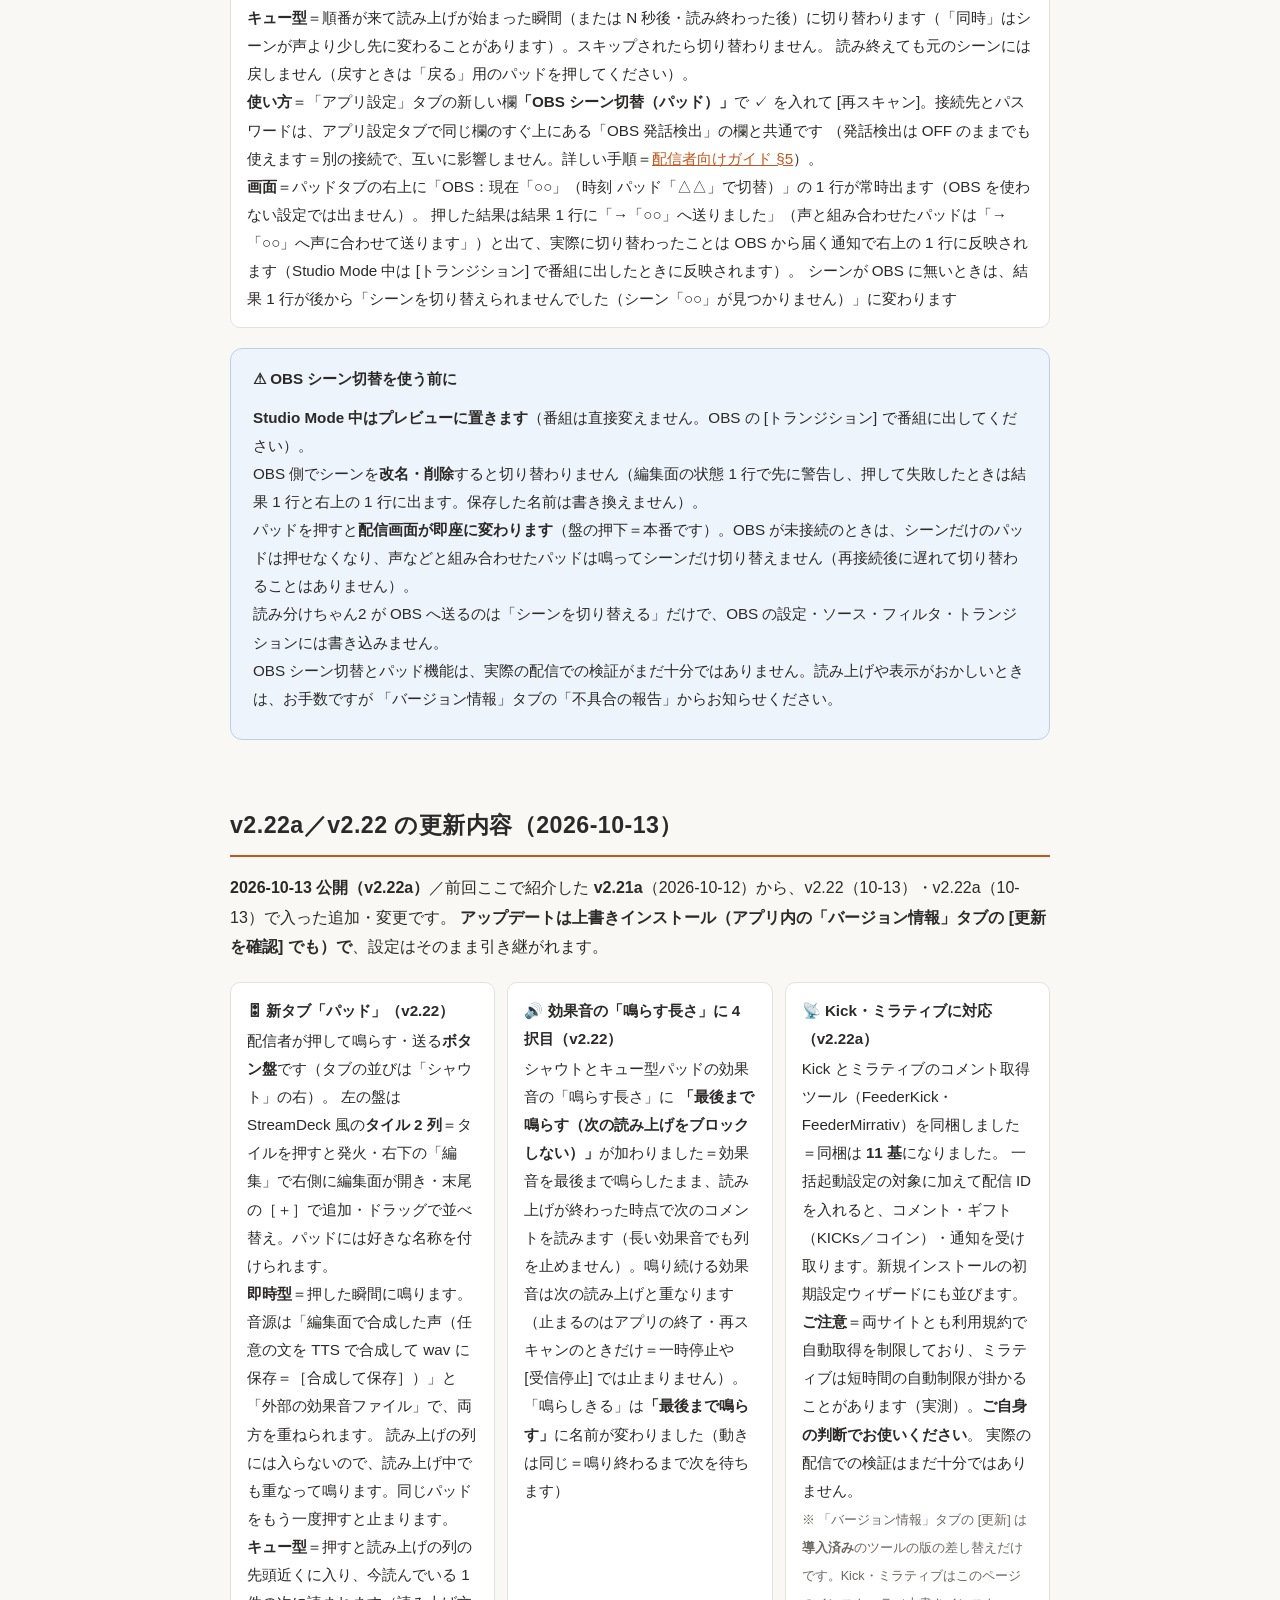
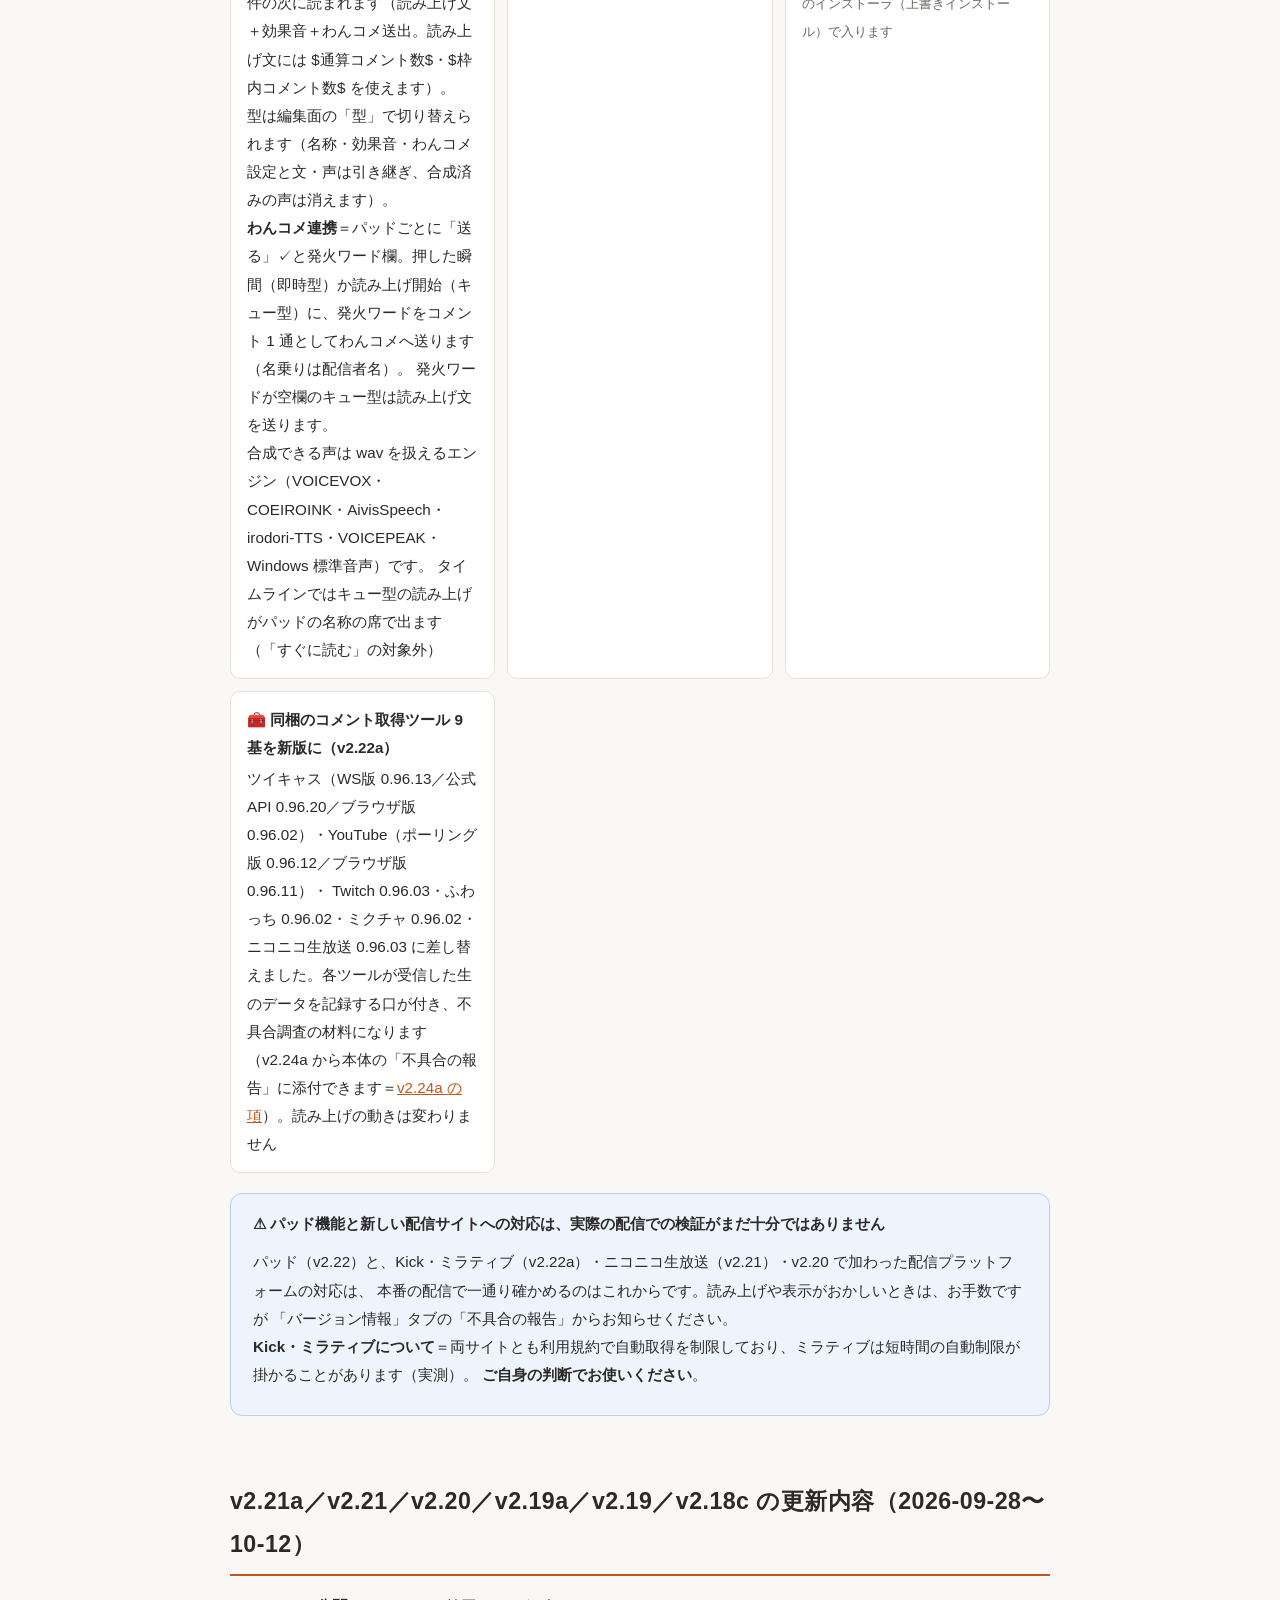
==== commit 283ce710: "配布ページ: v2.25a→v2.25b（10/15 の Windows Update 後に CeVIO AI 未起動で本体が落ちる件の対策）＝版表記・お知らせの冒頭・更新内容の節に項「起動時や一括起" ====
--- a/index.html
+++ b/index.html
@@ -3,8 +3,8 @@
 <head>
 <meta charset="UTF-8">
 <meta name="viewport" content="width=device-width, initial-scale=1">
-<title>読み分けちゃん2 — v2.25a ご案内</title>
-<meta name="description" content="配信のコメントを複数の声で読み分けるツール「読み分けちゃん2」v2.25a の公式配布・案内ページ">
+<title>読み分けちゃん2 — v2.25b ご案内</title>
+<meta name="description" content="配信のコメントを複数の声で読み分けるツール「読み分けちゃん2」v2.25b の公式配布・案内ページ">
 <link rel="icon" href="assets/mascot.jpg">
 <link rel="stylesheet" href="assets/style.css">
 </head>
@@ -19,7 +19,7 @@
 
 <header class="hero">
   <img class="mascot" src="assets/mascot.jpg" alt="読み分けちゃんのキャラクター。オレンジのつなぎとヘルメット、うさ耳で両手を上げている" loading="lazy">
-  <div><span class="badge">v2.25a</span></div>
+  <div><span class="badge">v2.25b</span></div>
   <h1>読み分けちゃん2</h1>
   <p class="tagline">いつものリスナーに、いつもの声を。</p>
   <p class="hero-lead">ツイキャス・YouTube・ニコニコ生放送・Twitch・ふわっち・ミクチャ・Kick・ミラティブに届いたコメントを、<b>リスナーごとに違う声</b>で読み上げる Windows 用の無料ソフトです。</p>
@@ -52,9 +52,9 @@
 リスナーさんの提案を取り込みながら全面的に作り直したのがこの v2 です
 （<a href="#background">開発の背景</a>）。</p>
 
-<p class="update-flash"><b>2026-10-15、v2.25a を公開しました。</b> <b>コラボ席（β）</b>＝コラボ相手の配信枠のコメントも受信して読み上げられます（タイムライン設定タブ右側の「コラボ席（β）」区画・最大 10 席・相手枠のコメントは <code>sub1</code> などの札で別の人として読まれ、登録の無い人は「未登録（コラボ）」の声と「コラボ相手の○○さん」の敬称）。<b>過去ログから追加</b>（リスナー設定タブ＝これまでに来たことのある人からプロファイルを作る窓）、<b>コメントのバインド</b>（コメントの最後に <code>+</code> か <code>＋</code> を付けると同じ人の次のコメントとくっ付いて 1 件として読む＝長い歌を分けて送れます・16 件まで）、<b>パッドの背景画像</b>、<b>バージョン情報タブに権利者の表示と来歴の署名</b>が入りました（<a href="#whatsnew-v225">v2.25a の更新内容</a>・<a href="#whatsnew-v225-notice">注意書き</a>）。<br>前の版 v2.24a／v2.24（10-14）では <b>不具合の報告に配信の生ログを添付</b>でき、<b>シャウトの反応条件に「音声認識ワード」と「メンバーシップギフト」が増えました</b>（<a href="#whatsnew-v224">v2.24a／v2.24 の更新内容</a>）。
+<p class="update-flash"><b>2026-10-15、v2.25b を公開しました。</b> <b>v2.25b＝10 月 15 日の Windows Update の後に、CeVIO AI が起動していない状態で本体を起動したり一括起動したりすると本体が落ちる件の対策</b>（CeVIO AI を使っていない方には変化はありません。v2.25・v2.25a をお使いの方は上書きインストールしてください）。同日の v2.25／v2.25a では <b>コラボ席（β）</b>＝コラボ相手の配信枠のコメントも受信して読み上げられます（タイムライン設定タブ右側の「コラボ席（β）」区画・最大 10 席・相手枠のコメントは <code>sub1</code> などの札で別の人として読まれ、登録の無い人は「未登録（コラボ）」の声と「コラボ相手の○○さん」の敬称）。<b>過去ログから追加</b>（リスナー設定タブ＝これまでに来たことのある人からプロファイルを作る窓）、<b>コメントのバインド</b>（コメントの最後に <code>+</code> か <code>＋</code> を付けると同じ人の次のコメントとくっ付いて 1 件として読む＝長い歌を分けて送れます・16 件まで）、<b>パッドの背景画像</b>、<b>バージョン情報タブに権利者の表示と来歴の署名</b>が入りました（<a href="#whatsnew-v225">v2.25b の更新内容</a>・<a href="#whatsnew-v225-notice">注意書き</a>）。<br>前の版 v2.24a／v2.24（10-14）では <b>不具合の報告に配信の生ログを添付</b>でき、<b>シャウトの反応条件に「音声認識ワード」と「メンバーシップギフト」が増えました</b>（<a href="#whatsnew-v224">v2.24a／v2.24 の更新内容</a>）。
 <b>以前の版からのアップデートは上書きインストール（v2.13 以降はアプリ内の「バージョン情報」タブの [更新を確認] でも）で、設定はそのまま引き継がれます</b>。
-<b>【ご注意】</b>コラボ席の相手枠のコメントでは、既定ではシャウトは鳴らず・歌フレーズは発動せず・わんコメへも送りません（席ごとの✓で変えられます）。<code>+</code> で終わるコメントは次のコメントが来るまで読まれません。音声認識ワードのシャウトは、音声認識タブで稼働中のときだけ鳴り、読み上げ中とその直後に重なった発話では鳴りません。新機能（コラボ席・過去ログから追加・コメントのバインド・パッドの背景画像〔v2.25a〕・配信の生ログの添付〔v2.24a〕・音声認識ワード・TTS なしの順番待ち・OBS シーン切替・パッド）と新しい配信サイトへの対応は、実際の配信での検証がまだ十分ではありません。Kick・ミラティブは利用規約で自動取得を制限しているサイトです＝ご自身の判断でお使いください（<a href="#whatsnew-v225-notice">v2.25a の注意書き</a>・<a href="#whatsnew-v224-notice">v2.24a／v2.24 の注意書き</a>・<a href="#whatsnew-v223-notice">OBS シーン切替の注意書き</a>・<a href="#whatsnew-v222-notice">Kick・ミラティブの注意書き</a>）。
+<b>【ご注意】</b>コラボ席の相手枠のコメントでは、既定ではシャウトは鳴らず・歌フレーズは発動せず・わんコメへも送りません（席ごとの✓で変えられます）。<code>+</code> で終わるコメントは次のコメントが来るまで読まれません。音声認識ワードのシャウトは、音声認識タブで稼働中のときだけ鳴り、読み上げ中とその直後に重なった発話では鳴りません。新機能（コラボ席・過去ログから追加・コメントのバインド・パッドの背景画像〔v2.25b〕・配信の生ログの添付〔v2.24a〕・音声認識ワード・TTS なしの順番待ち・OBS シーン切替・パッド）と新しい配信サイトへの対応は、実際の配信での検証がまだ十分ではありません。Kick・ミラティブは利用規約で自動取得を制限しているサイトです＝ご自身の判断でお使いください（<a href="#whatsnew-v225-notice">v2.25b の注意書き</a>・<a href="#whatsnew-v224-notice">v2.24a／v2.24 の注意書き</a>・<a href="#whatsnew-v223-notice">OBS シーン切替の注意書き</a>・<a href="#whatsnew-v222-notice">Kick・ミラティブの注意書き</a>）。
 以前の版の更新内容は <a href="#whatsnew-v224">v2.24a</a>・<a href="#whatsnew-v223">v2.23</a>・<a href="#whatsnew-v222">v2.22a</a>・<a href="#whatsnew-v221">v2.21a</a>・<a href="#whatsnew-v218a">v2.18b</a>・<a href="#whatsnew">v2.16</a>・<a href="#whatsnew-v214">v2.14</a>・<a href="#whatsnew-v213">v2.13</a> もあわせてご覧ください。</p>
 
 <!-- ============================================================ -->
@@ -101,14 +101,14 @@
 <h2 id="download">ダウンロード（配信者の方）</h2>
 
 <p>下のボタンで配布一覧（GitHub の Releases ページ）が開きます。開いたページの <b>Assets</b> にある
-<b>yomiwakechan2-setup-v2.25a.exe</b>（末尾が .exe のファイル）を選ぶと、ダウンロードが始まります。</p>
+<b>yomiwakechan2-setup-v2.25b.exe</b>（末尾が .exe のファイル）を選ぶと、ダウンロードが始まります。</p>
 
 <div class="dl-box">
   <a class="dl-button" href="https://github.com/mugonkun/yomiwakechan_v2/releases/latest">
     最新版の配布ページを開く
   </a>
-  <p class="dl-note">yomiwakechan2-setup-v2.25a.exe（約 69MB）／ Windows 10・11（64bit）<br>
-  最新版 v2.25a（2026-10-15 公開）／ <a href="#whatsnew-v225">v2.25a の更新内容</a>／ <a href="#whatsnew-v224">v2.24a／v2.24</a>／ <a href="#whatsnew-v223">v2.23</a>／ <a href="#whatsnew-v222">v2.22a／v2.22</a>／ <a href="#whatsnew-v221">v2.21a〜v2.18c</a>／ <a href="#whatsnew-v218a">v2.18b</a>／ <a href="#whatsnew">v2.16</a>／ <a href="#whatsnew-v214">v2.14</a>／ <a href="#whatsnew-v213">v2.13 の更新内容</a></p>
+  <p class="dl-note">yomiwakechan2-setup-v2.25b.exe（約 69MB）／ Windows 10・11（64bit）<br>
+  最新版 v2.25b（2026-10-15 公開）／ <a href="#whatsnew-v225">v2.25b の更新内容</a>／ <a href="#whatsnew-v224">v2.24a／v2.24</a>／ <a href="#whatsnew-v223">v2.23</a>／ <a href="#whatsnew-v222">v2.22a／v2.22</a>／ <a href="#whatsnew-v221">v2.21a〜v2.18c</a>／ <a href="#whatsnew-v218a">v2.18b</a>／ <a href="#whatsnew">v2.16</a>／ <a href="#whatsnew-v214">v2.14</a>／ <a href="#whatsnew-v213">v2.13 の更新内容</a></p>
 </div>
 
 <h3>動作環境</h3>
@@ -148,13 +148,16 @@
   ほかの場所で配布されているファイルは実行しないでください（本ソフトの再配布は禁止しています）。</p>
 </div>
 
-<h2 id="whatsnew-v225">v2.25a の更新内容（2026-10-15）</h2>
-
-<p><b>2026-10-15 公開（v2.25a）</b>／同日に出した v2.25 は作者表記の差し替えのため v2.25a に置き換えました（機能は同じ。v2.25 を入れた方は上書きインストールで v2.25a へ）／前回ここで紹介した <b>v2.24a／v2.24</b>（2026-10-14）から入った追加です（v2.24a／v2.24 の内容は<a href="#whatsnew-v224">次の節</a>）。
+<h2 id="whatsnew-v225">v2.25b の更新内容（2026-10-15）</h2>
+
+<p><b>2026-10-15 公開（v2.25b）</b>／同日に v2.25→v2.25a（作者表記の差し替え）→v2.25b（本体が落ちる件の対策＝最初の項）と出しました（機能は同じ。v2.25・v2.25a を入れた方は上書きインストールで v2.25b へ）／前回ここで紹介した <b>v2.24a／v2.24</b>（2026-10-14）から入った追加です（v2.24a／v2.24 の内容は<a href="#whatsnew-v224">次の節</a>）。
 <b>アップデートは上書きインストール（アプリ内の「バージョン情報」タブの [更新を確認] でも）で</b>、設定はそのまま引き継がれます。
 設定ファイルには鍵がいくつか増えますが、旧版の読み分けちゃん2 で開いても無視されるだけです。</p>
 
 <ul class="feature-grid">
+  <li><b>🩹 起動時や一括起動で本体が落ちる件の対策（v2.25b）</b>2026-10-15 の Windows Update（.NET Framework の更新）の後、<b>CeVIO AI が起動していない状態</b>で読み分けちゃん2 を起動する（起動時のスキャン）か、一括起動で CeVIO AI を起こそうとすると、本体が即座に落ちる（エラー 0xc0000409）ようになっていました（v2.25 以前の版でも同じ）。
+    v2.25b では CeVIO AI の起動確認と起動を、本体の中からではなく <b>Windows PowerShell（Windows 標準）を裏で一瞬動かして</b>行います（画面には何も出ません）。CeVIO AI が起動済みのときの動き（読み上げ・キャストの一覧）は今までどおりです。
+    <b>CeVIO AI を使っていない方には変化はありません。</b>v2.25a 以前のまま使う場合の回避＝CeVIO AI を先に起動してから読み分けちゃん2 を起動してください。</li>
   <li><b>🤝 コラボ席（β）＝コラボ相手の枠のコメントも読む</b>コラボ相手の配信枠のコメントも受信して読み上げられます。「タイムライン設定」タブの右側に<b>「コラボ席（β）」</b>の区画が増えました。
     ［＋ コラボ席を追加］→「受信に使うフィーダー」「接続方式」「相手の ID／URL」「表示名（任意）」を入れて［追加］（または［追加して受信開始］）で席が 1 つ増えます（<b>最大 10 席</b>。表示名が空のときは「コラボN（フィーダー名）」）。
     主窓 3 段目のフィーダーの並びの左端の持ち手のメニュー「コラボ席を追加…」からも開けます。席の並べ替え（［↑］［↓］）と［この席を削除］もこの区画でできます。<br>
@@ -674,7 +677,7 @@
   <li><b>⏯ 一時停止・ピックアップ</b>読み上げの一時停止、履歴からの読み直し・手動投入</li>
   <li><b>🏷 声コマンド</b>許可したリスナーは、コメント先頭のタグで自分の声を切り替えられる</li>
   <li><b>👂 空耳モード</b>英語ボイスに日本語をしゃべらせる遊び機能</li>
-  <li><b>🤝 コラボ席（β）</b>コラボ相手の枠のコメントも受信して読み分け（最大 10 席・相手枠の登録の無い人は「未登録（コラボ）」の声と敬称。v2.25a で追加）</li>
+  <li><b>🤝 コラボ席（β）</b>コラボ相手の枠のコメントも受信して読み分け（最大 10 席・相手枠の登録の無い人は「未登録（コラボ）」の声と敬称。v2.25b で追加）</li>
   <li><b>🌐 対応する配信サイト</b>ツイキャス・YouTube・ニコニコ生放送・Twitch・ふわっち・ミクチャ・Kick・ミラティブ（コメント取得ツールを同梱。v2.20／v2.21／v2.22a で拡張）</li>
 </ul>
 
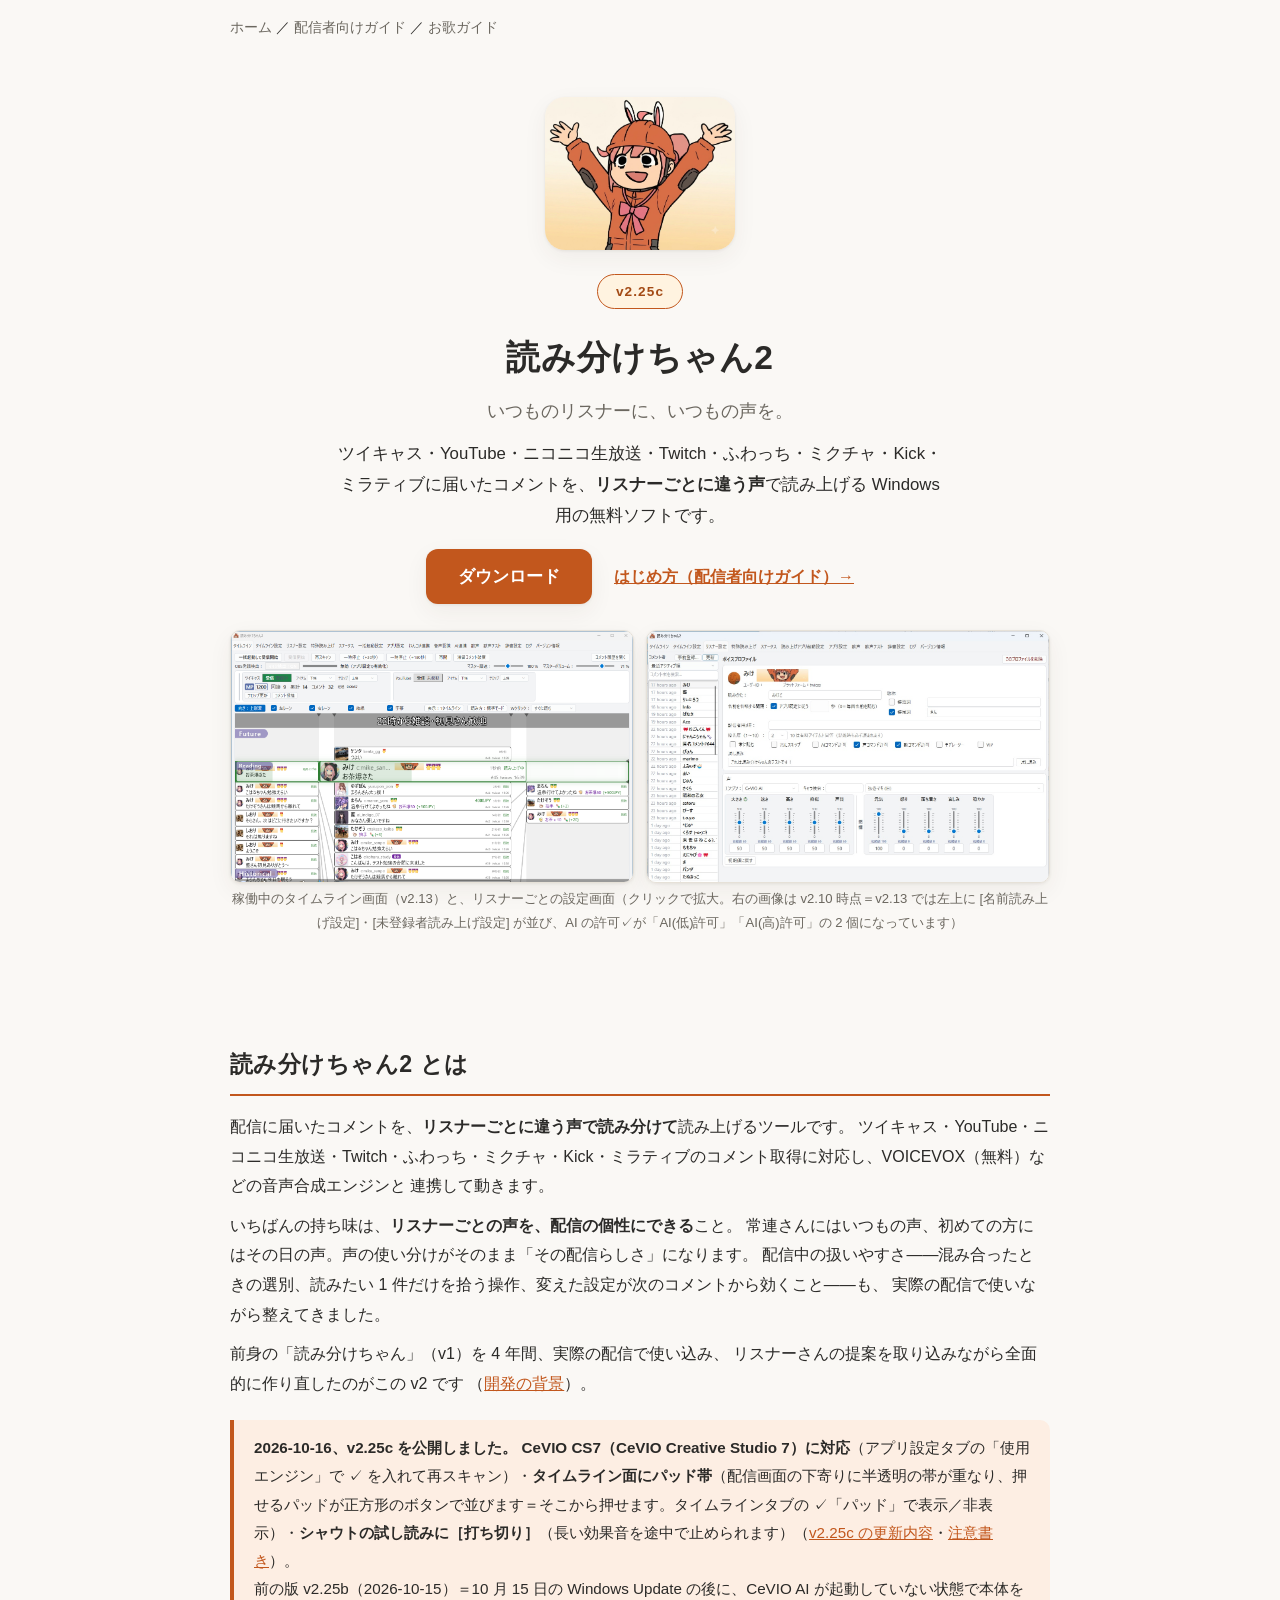
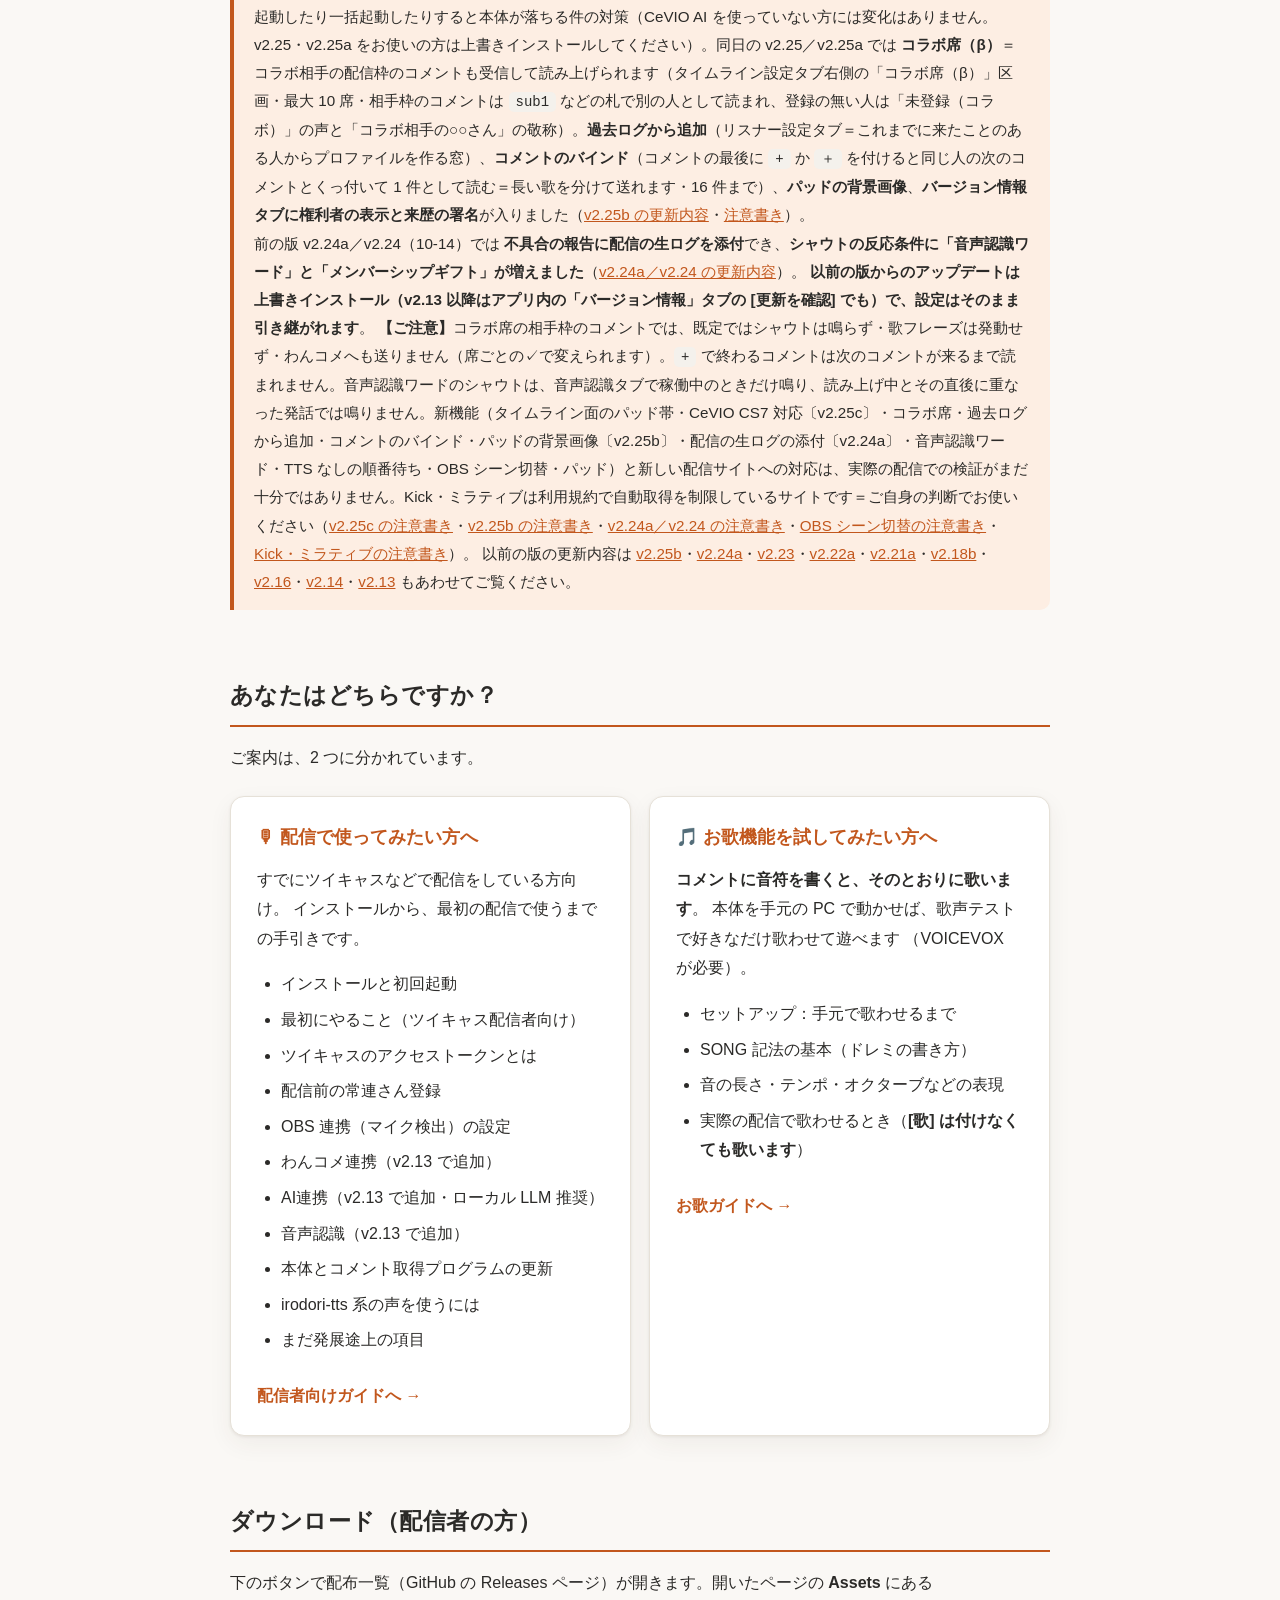
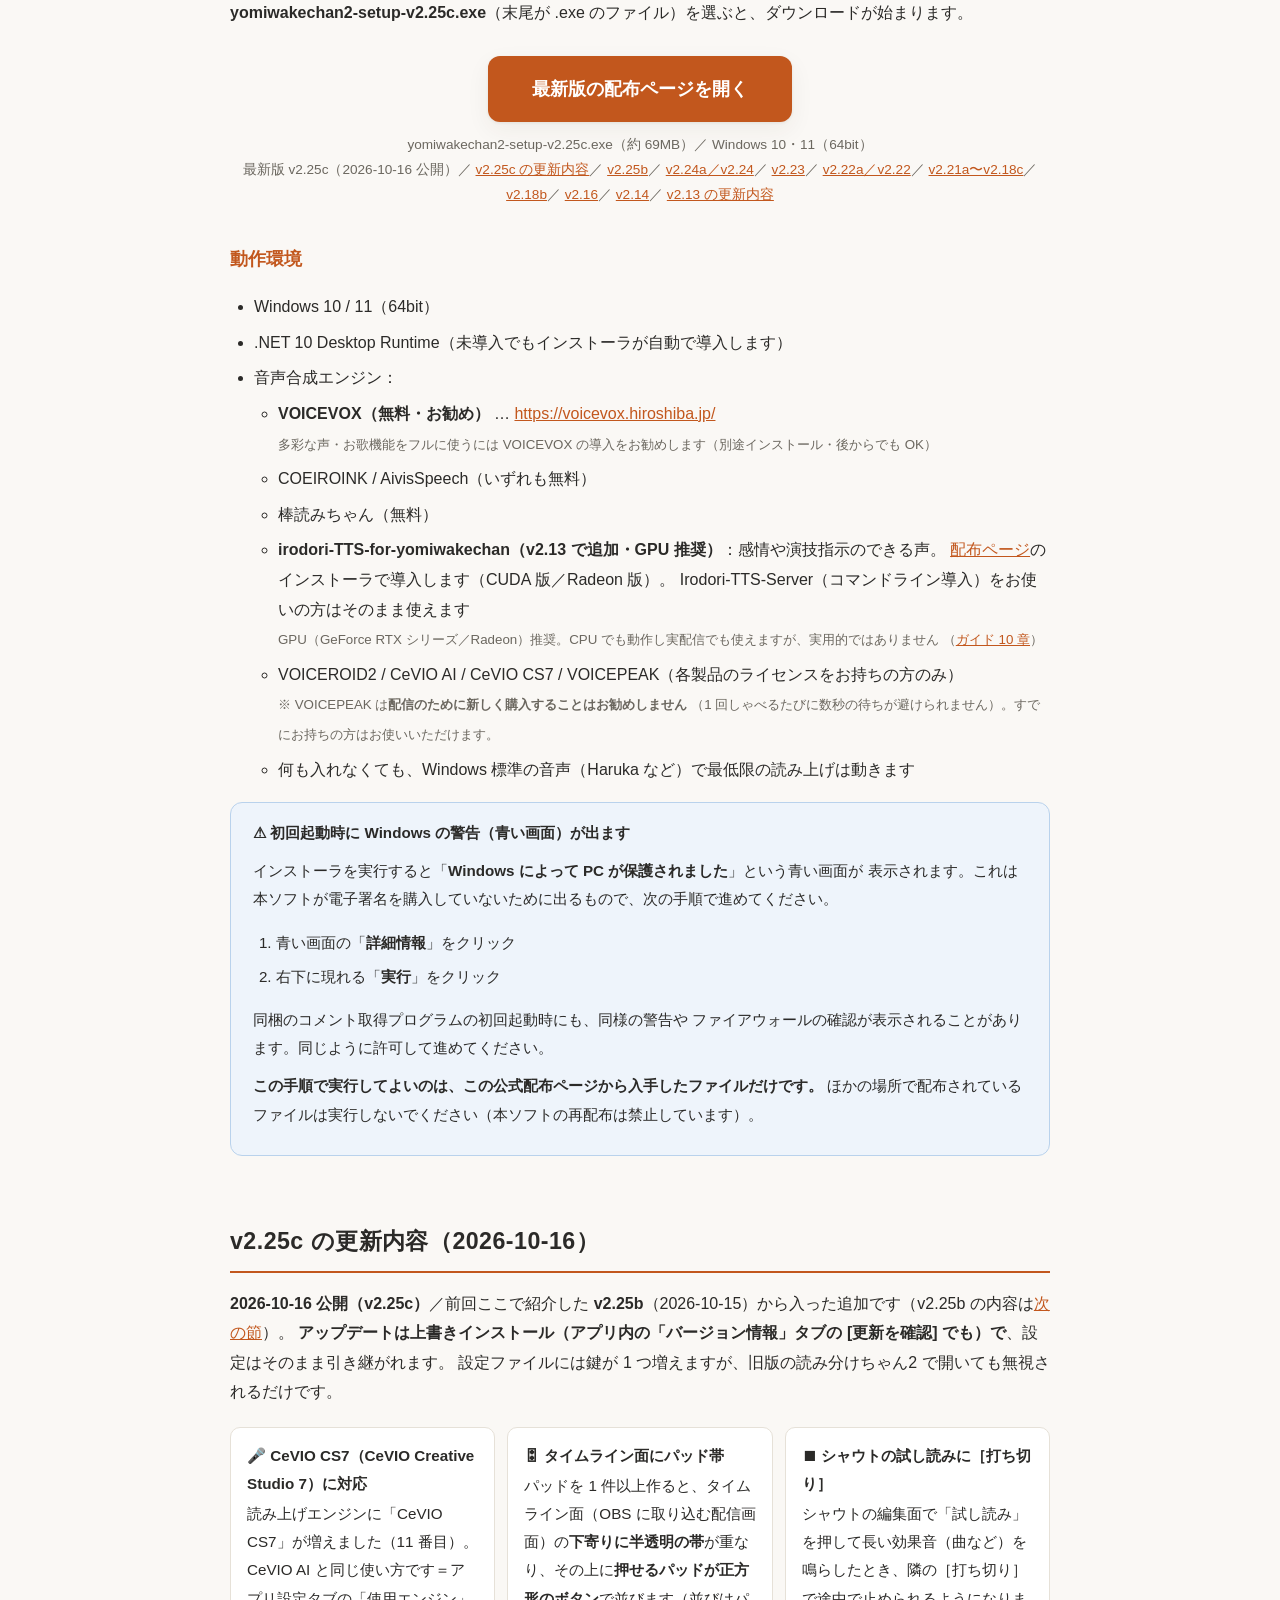
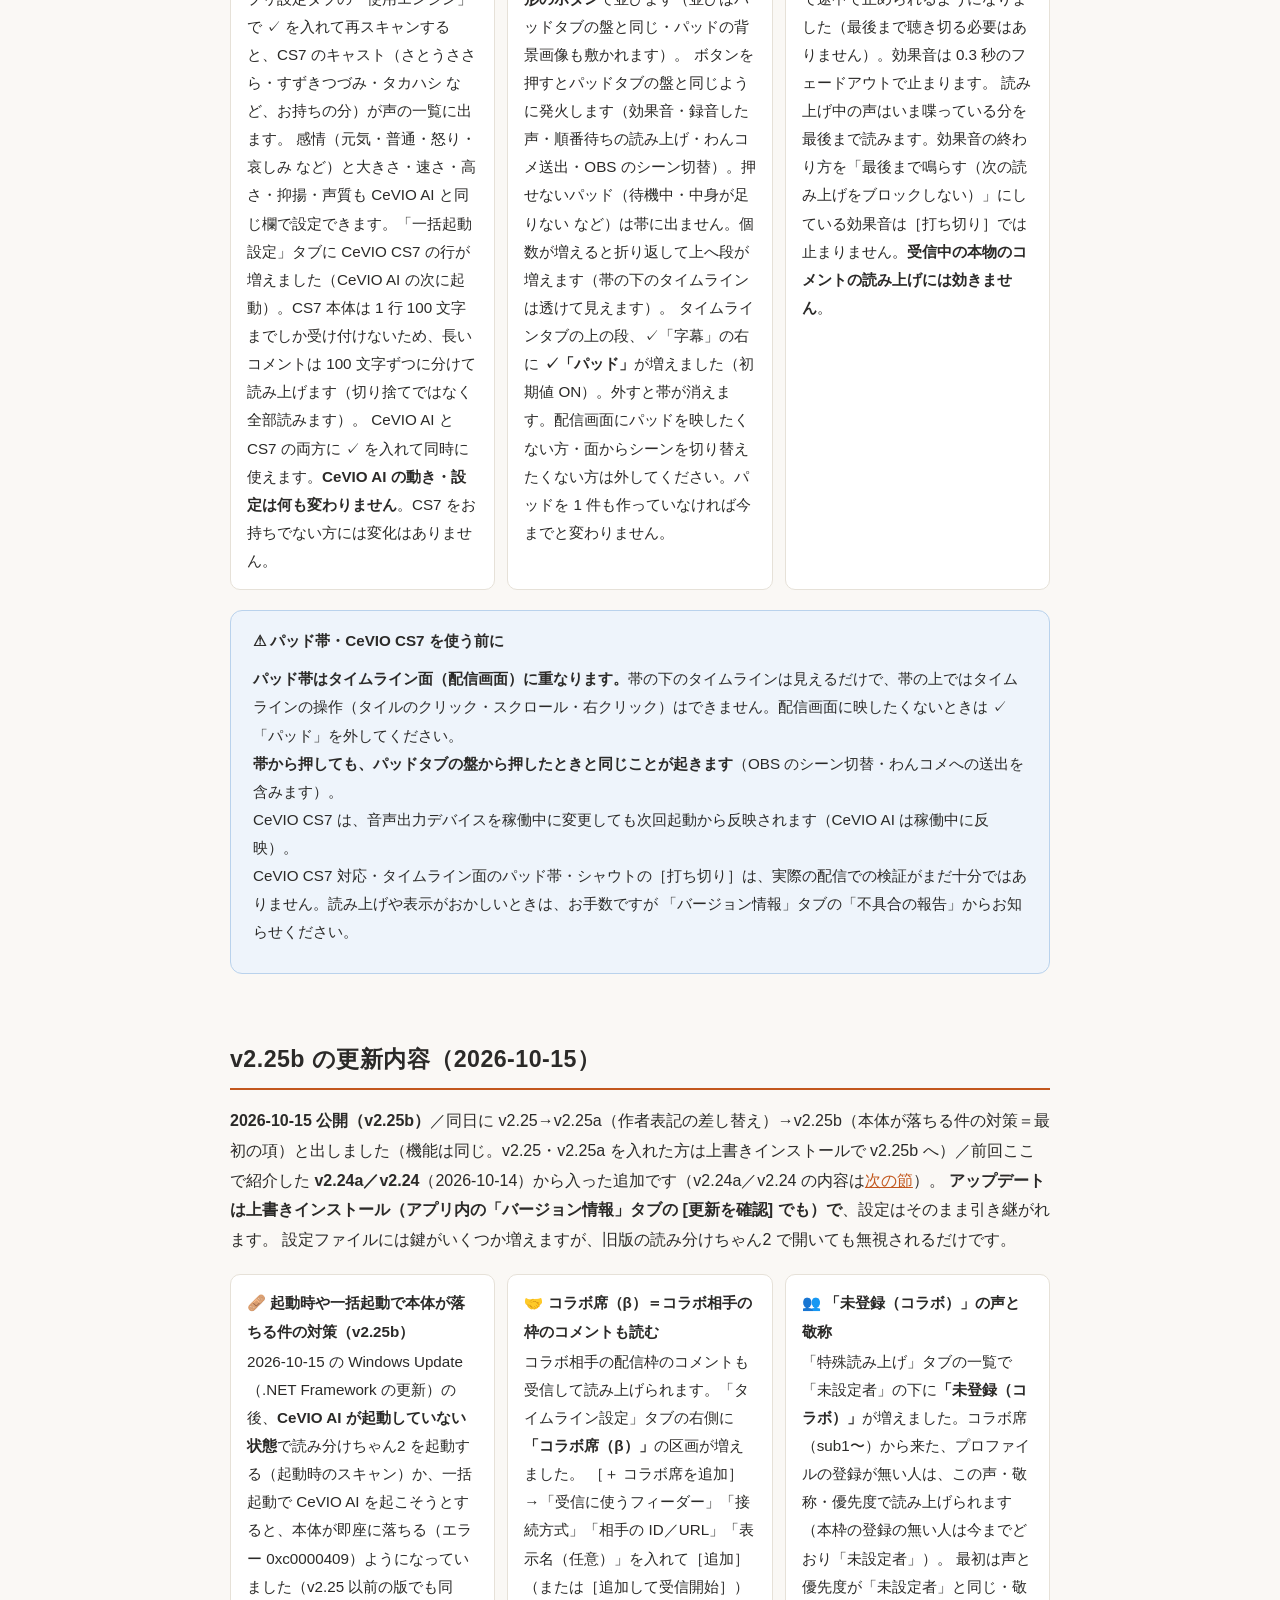
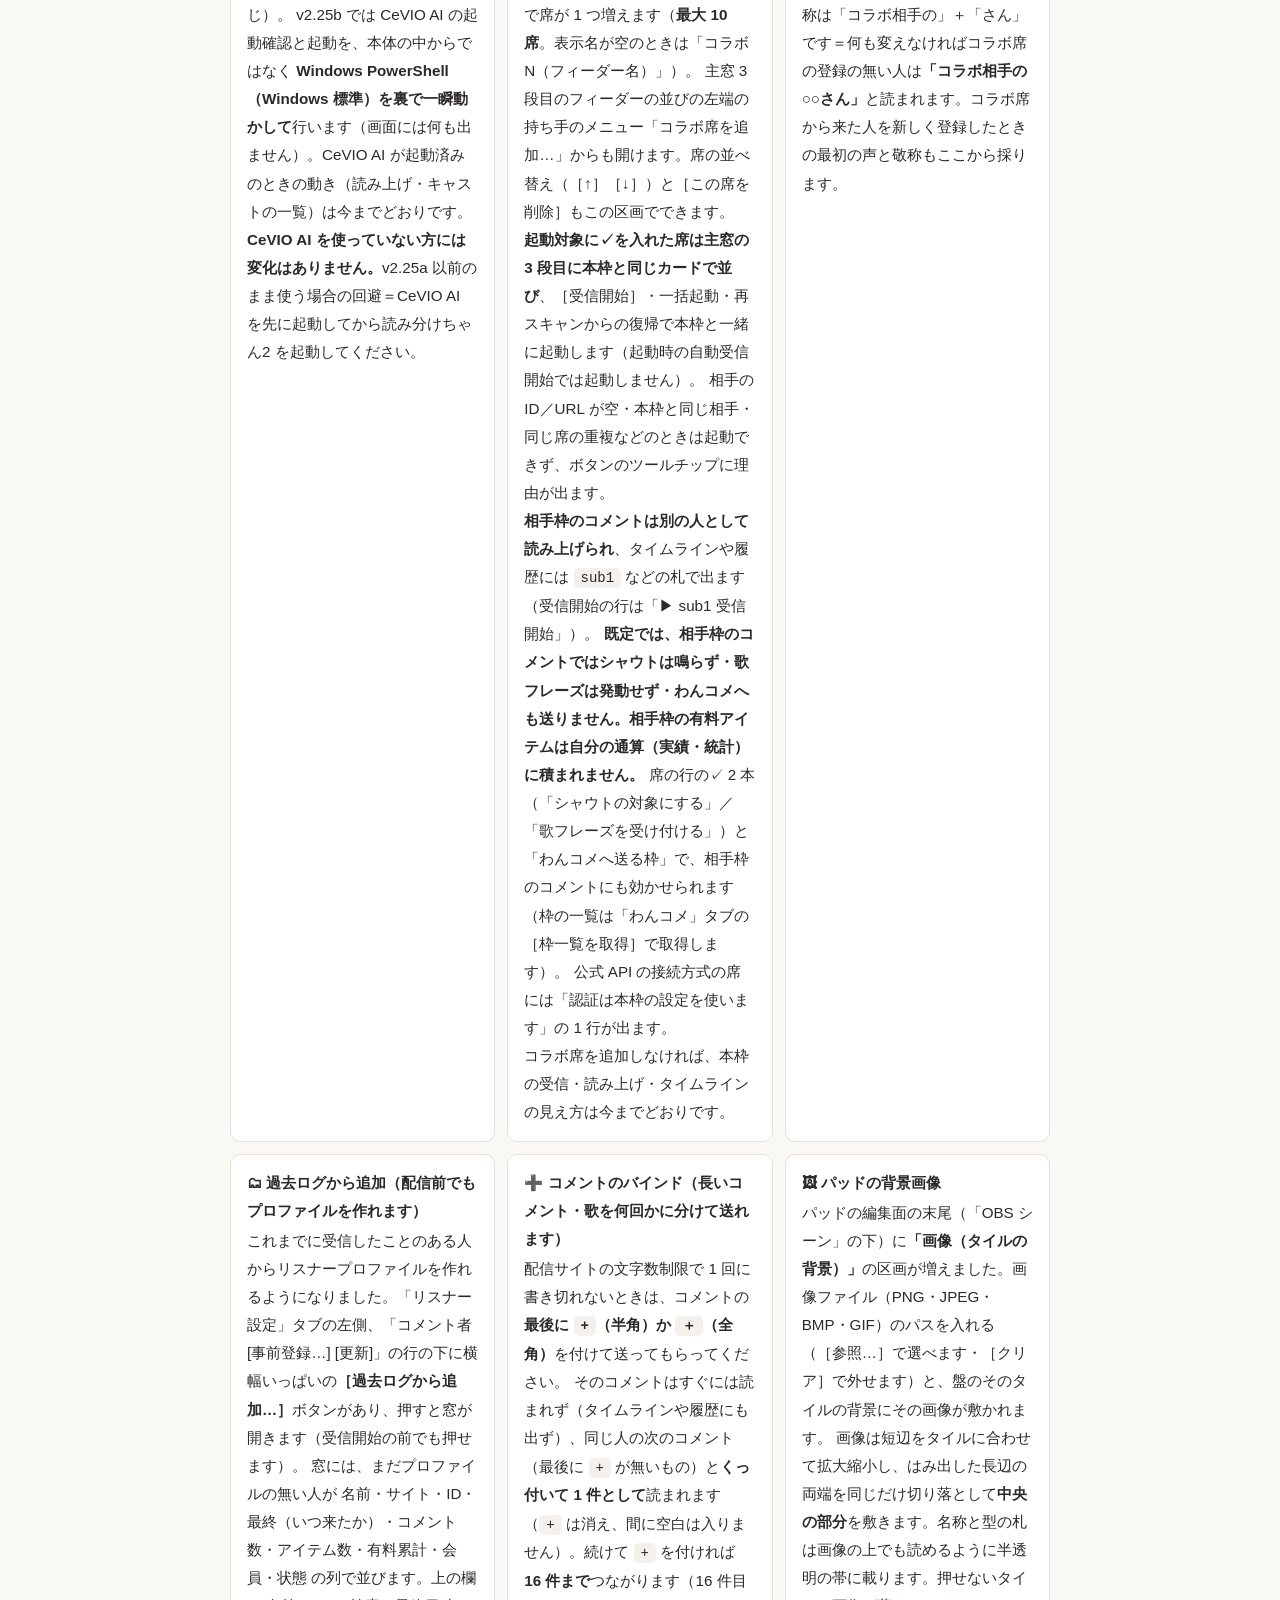
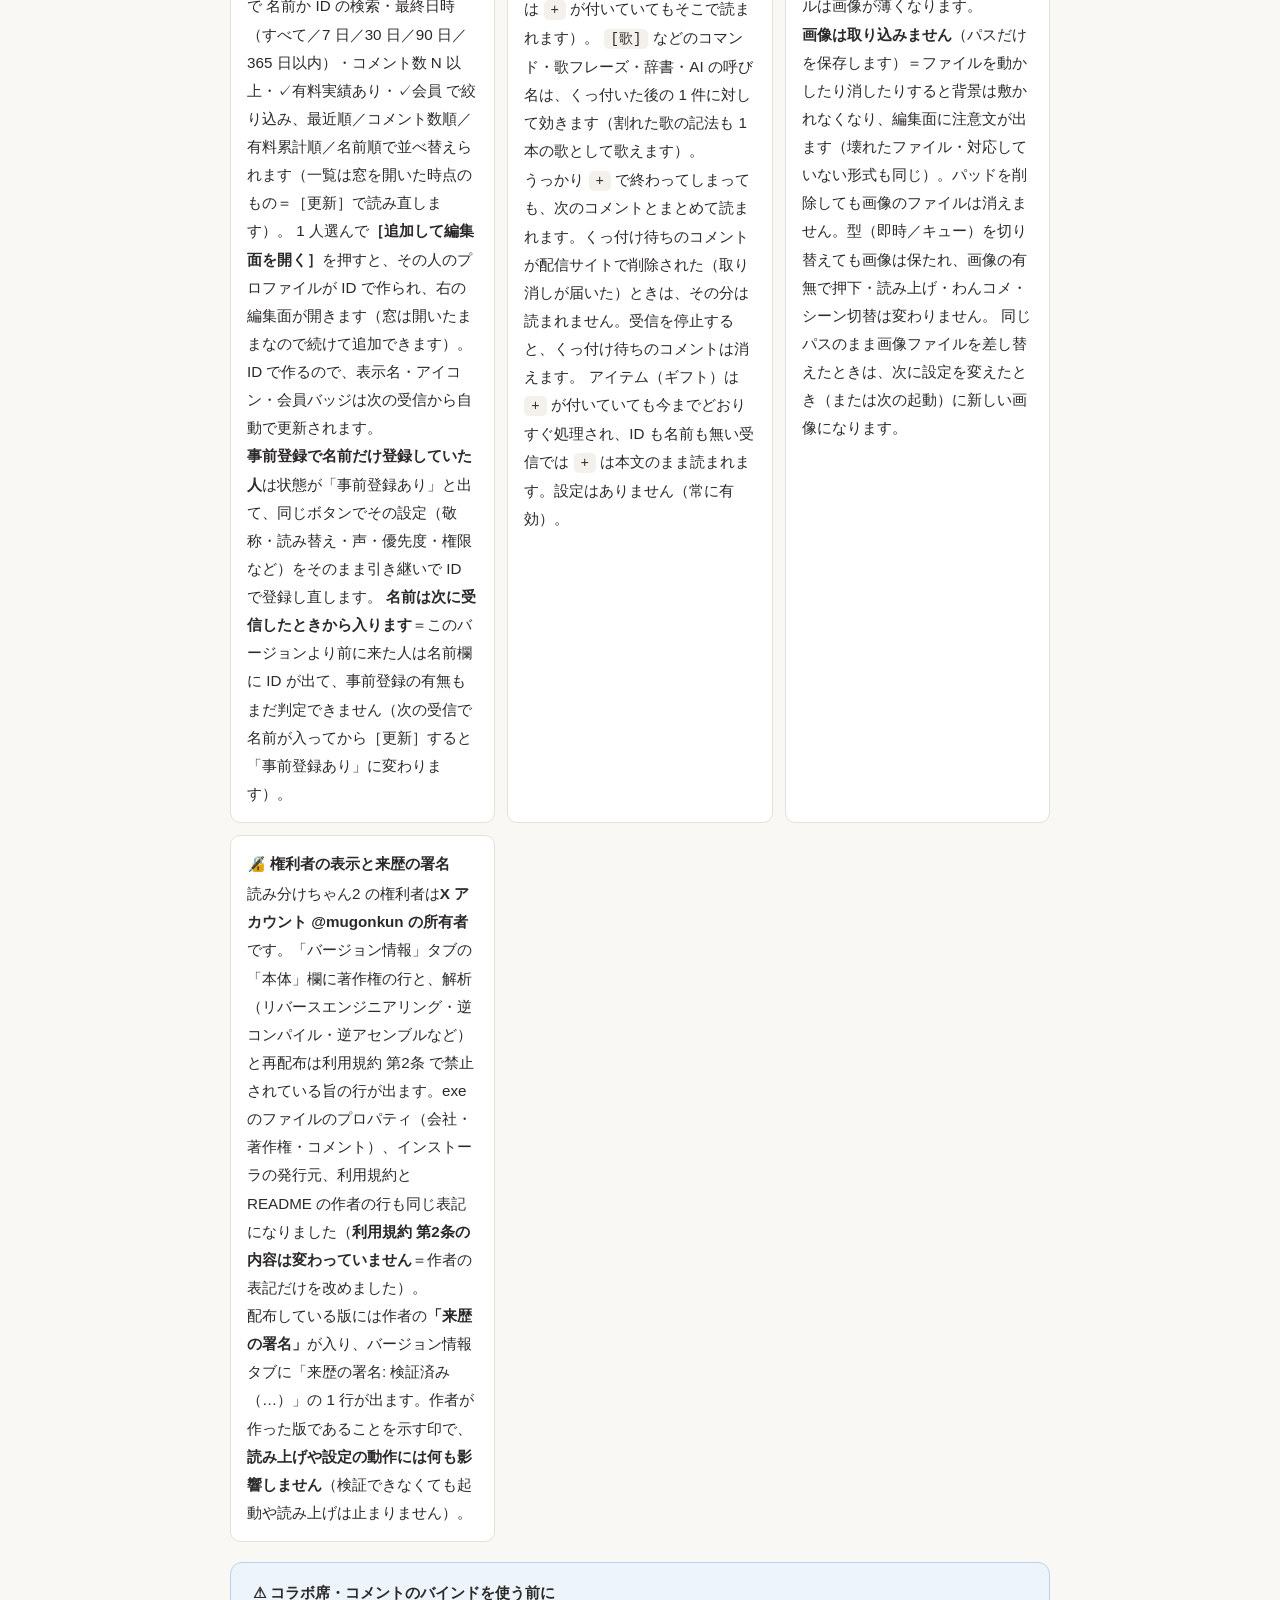
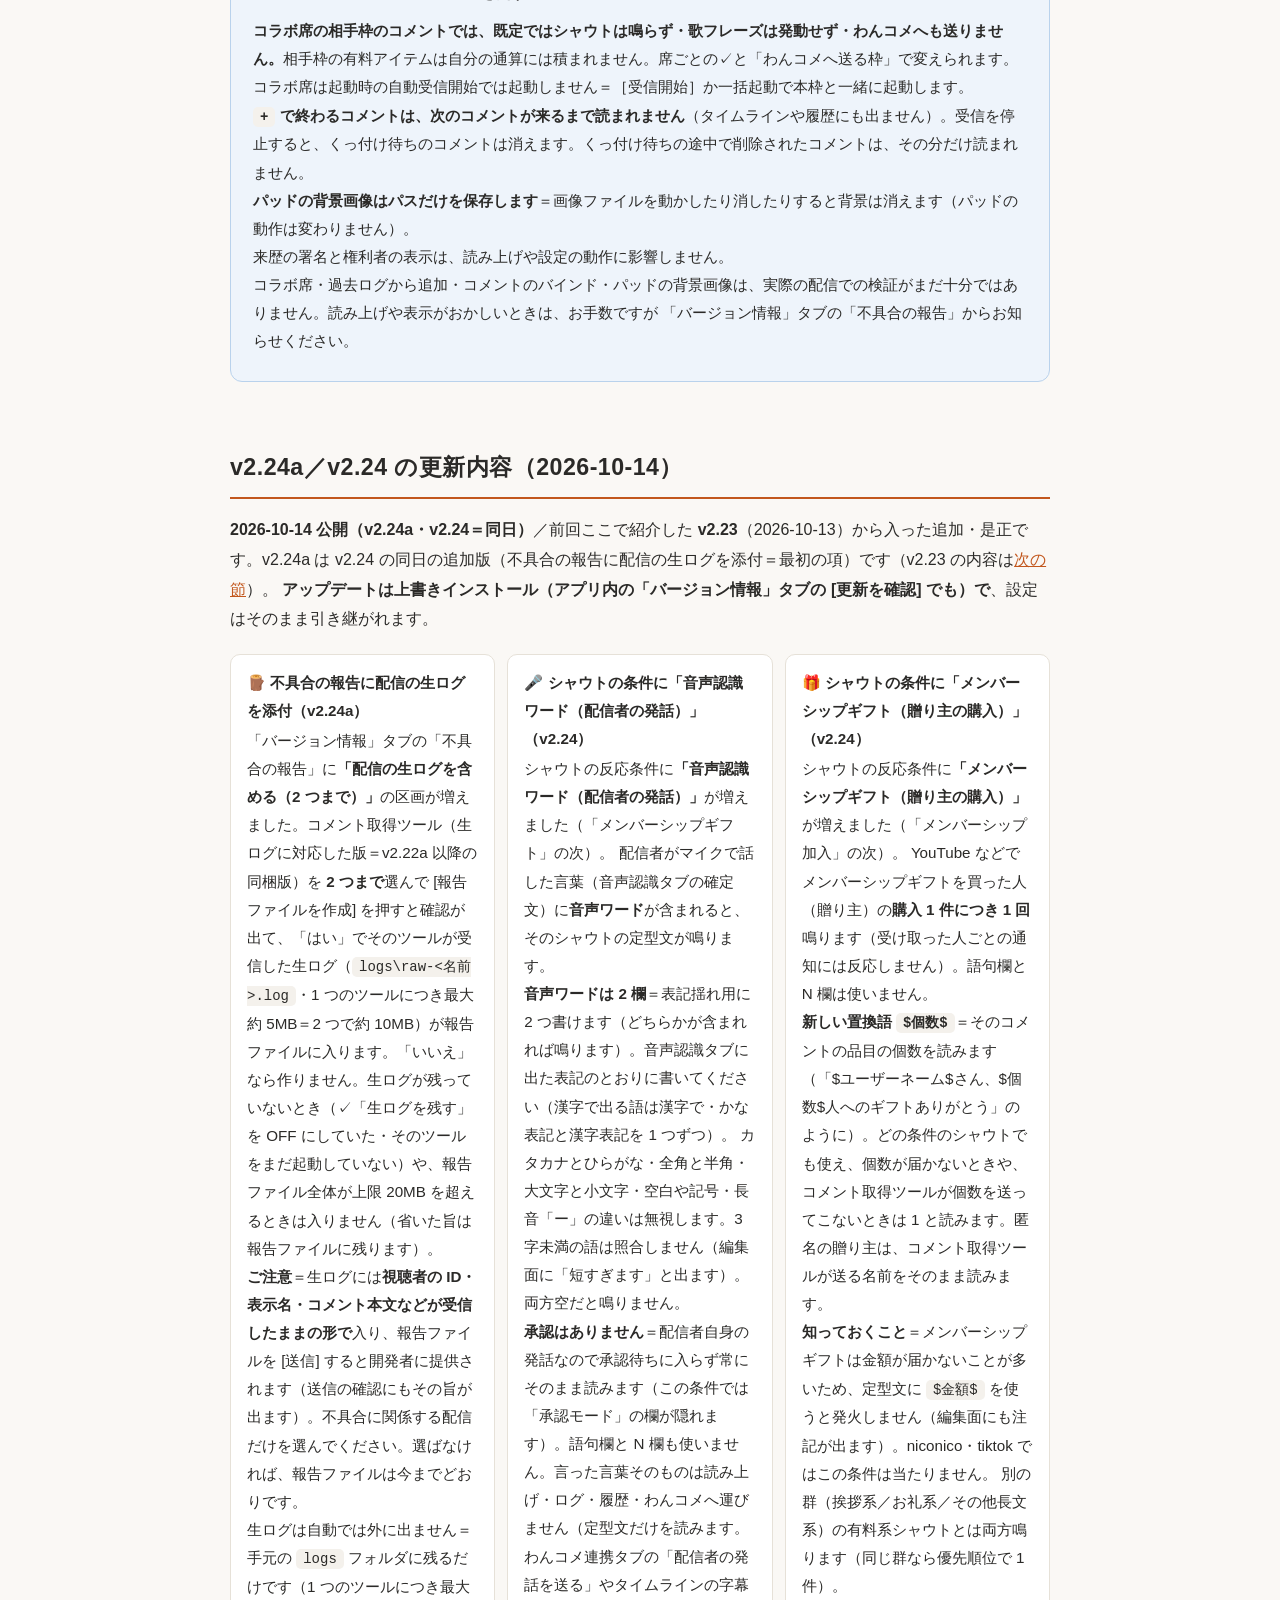
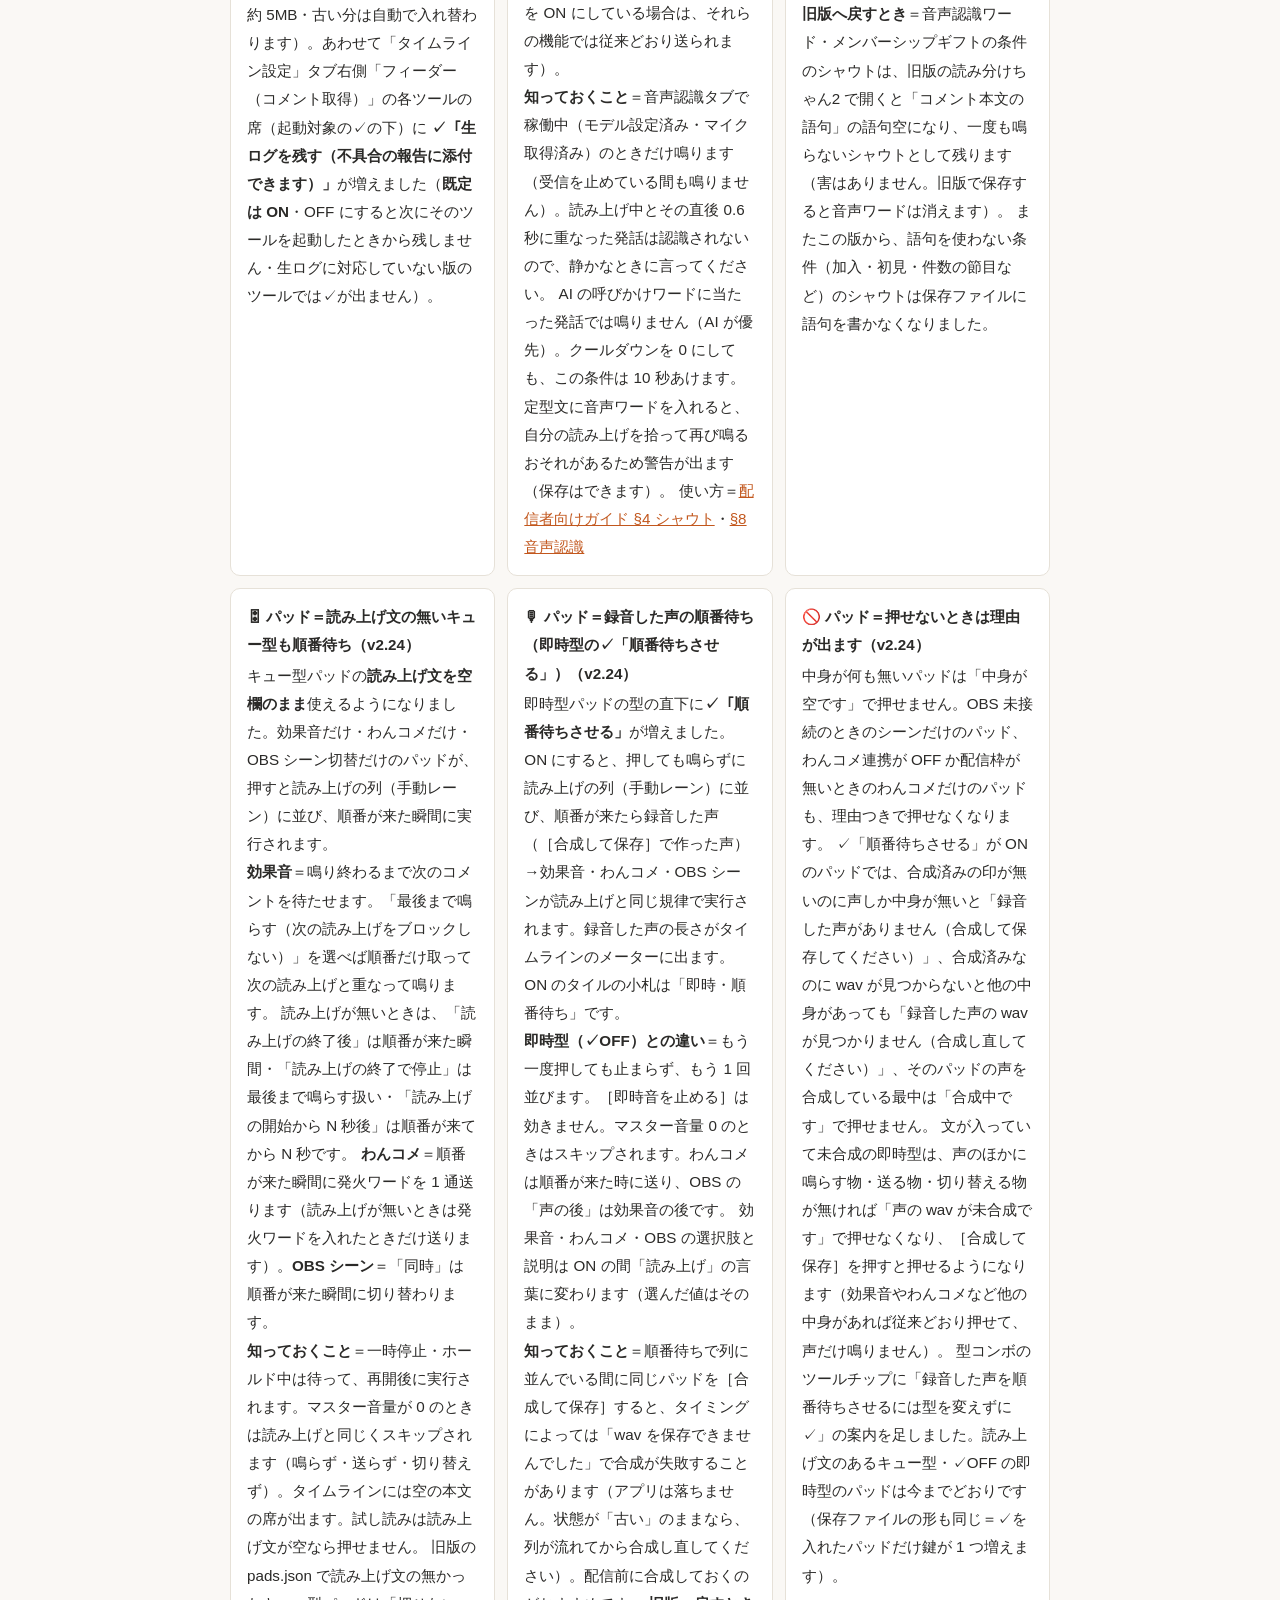
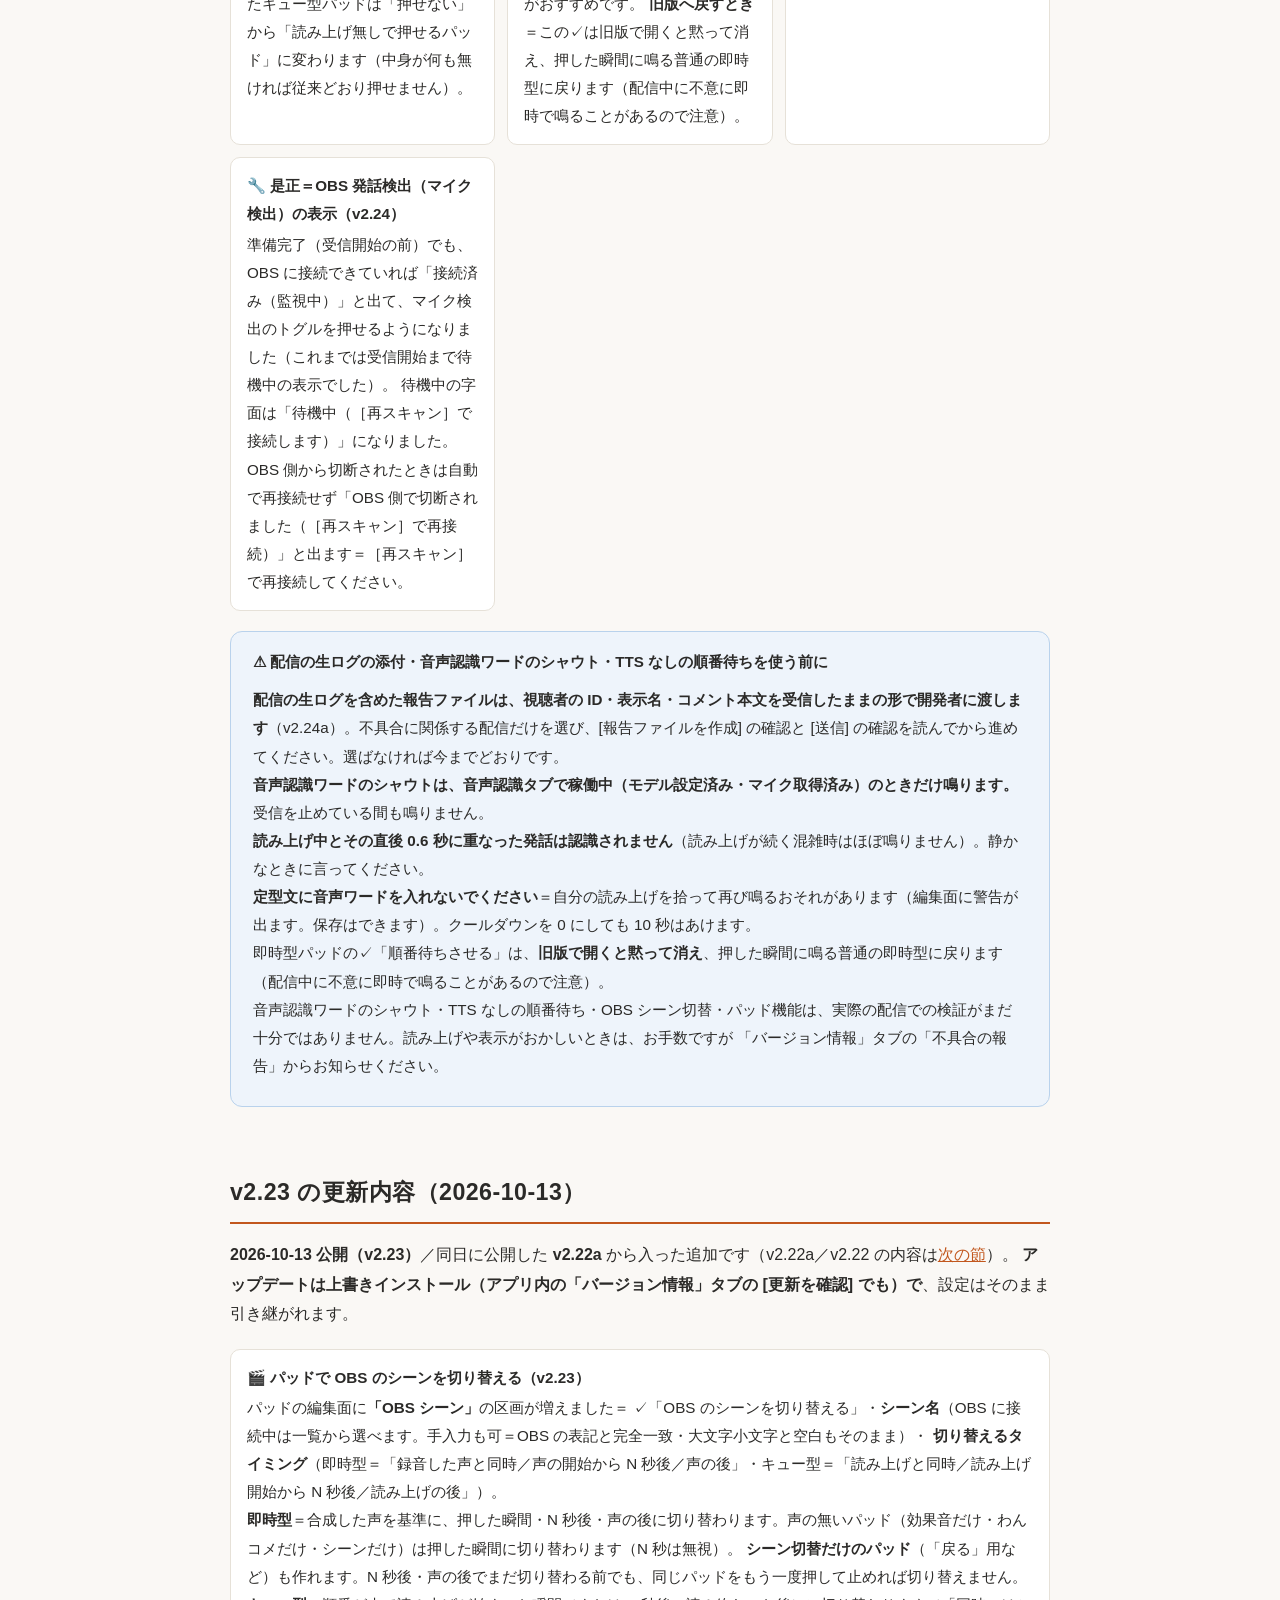
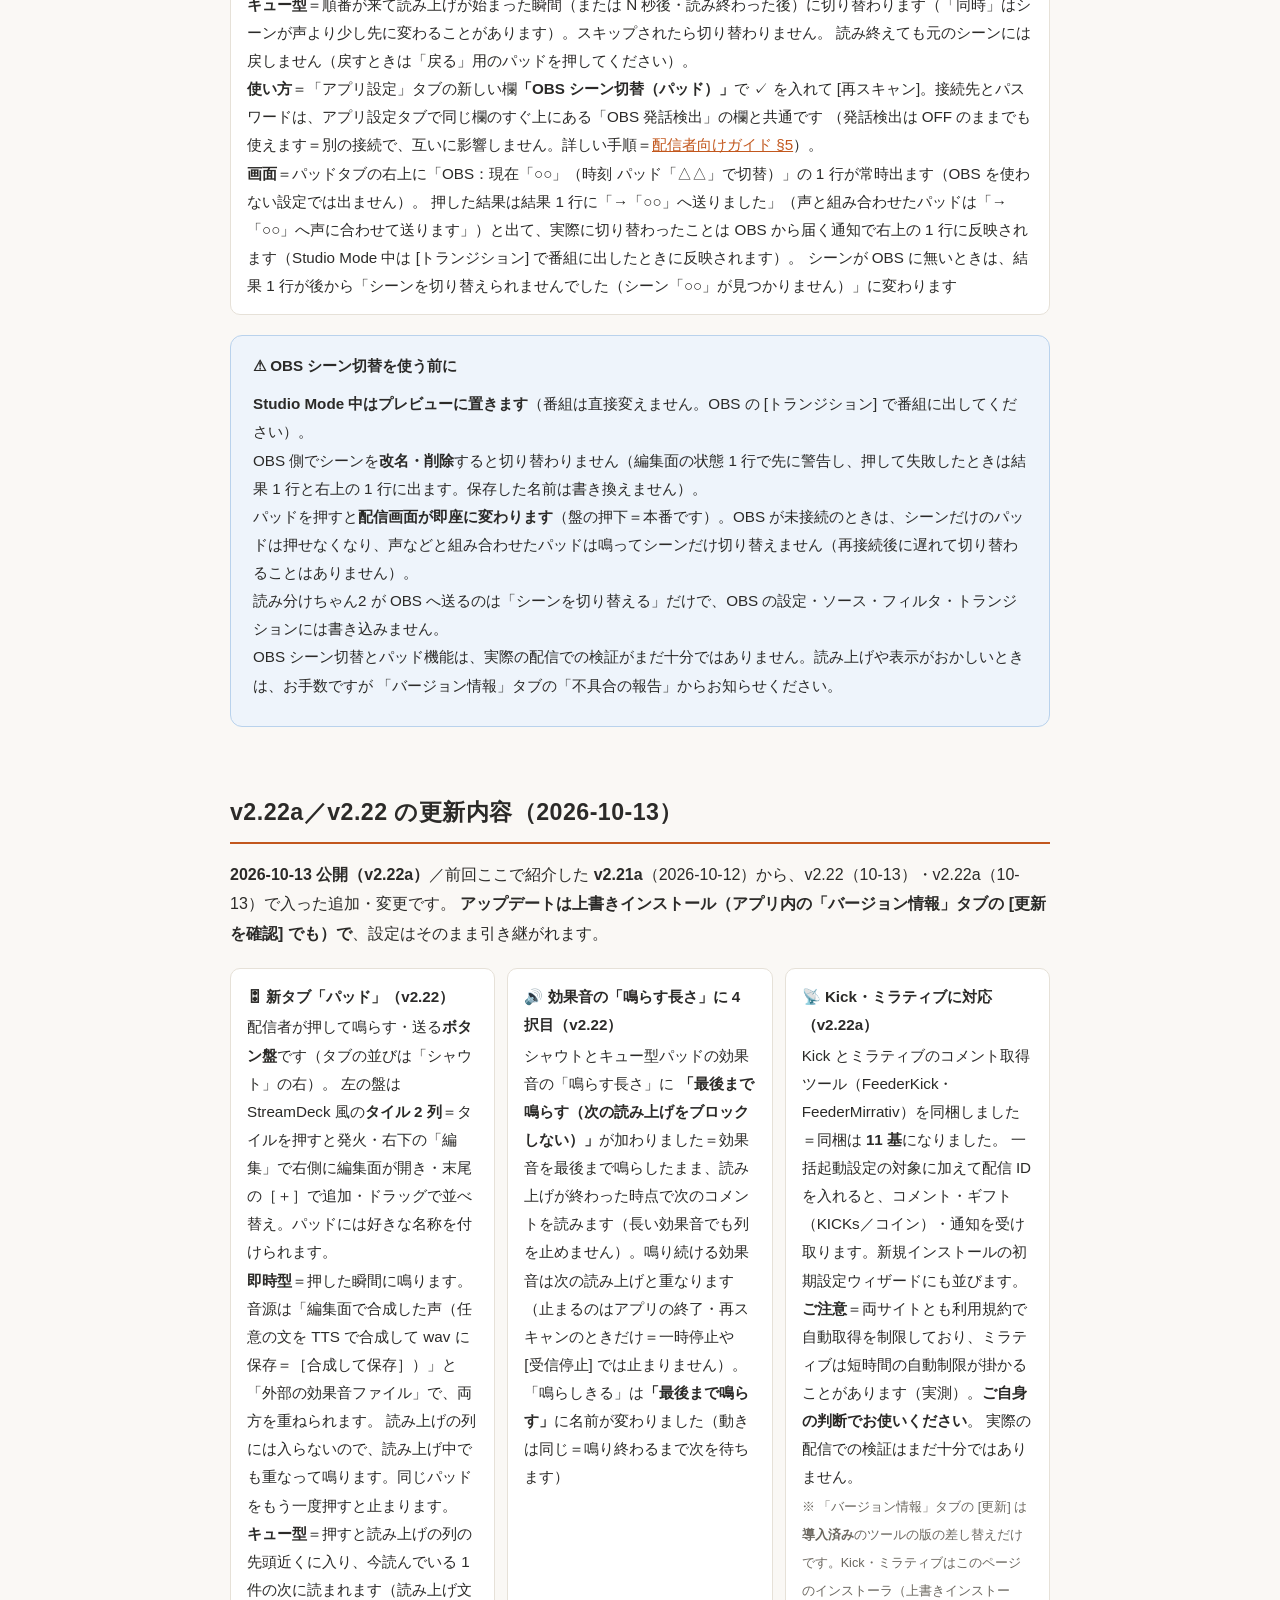
==== commit c3b00262: "配布ページ: v2.25c（CeVIO CS7 対応・タイムライン面のパッド帯・シャウトの試し読みに［打ち切り］）＝版表記・update-flash・DL 欄・新節 #whatsnew-v225c＋注" ====
--- a/index.html
+++ b/index.html
@@ -3,8 +3,8 @@
 <head>
 <meta charset="UTF-8">
 <meta name="viewport" content="width=device-width, initial-scale=1">
-<title>読み分けちゃん2 — v2.25b ご案内</title>
-<meta name="description" content="配信のコメントを複数の声で読み分けるツール「読み分けちゃん2」v2.25b の公式配布・案内ページ">
+<title>読み分けちゃん2 — v2.25c ご案内</title>
+<meta name="description" content="配信のコメントを複数の声で読み分けるツール「読み分けちゃん2」v2.25c の公式配布・案内ページ">
 <link rel="icon" href="assets/mascot.jpg">
 <link rel="stylesheet" href="assets/style.css">
 </head>
@@ -19,7 +19,7 @@
 
 <header class="hero">
   <img class="mascot" src="assets/mascot.jpg" alt="読み分けちゃんのキャラクター。オレンジのつなぎとヘルメット、うさ耳で両手を上げている" loading="lazy">
-  <div><span class="badge">v2.25b</span></div>
+  <div><span class="badge">v2.25c</span></div>
   <h1>読み分けちゃん2</h1>
   <p class="tagline">いつものリスナーに、いつもの声を。</p>
   <p class="hero-lead">ツイキャス・YouTube・ニコニコ生放送・Twitch・ふわっち・ミクチャ・Kick・ミラティブに届いたコメントを、<b>リスナーごとに違う声</b>で読み上げる Windows 用の無料ソフトです。</p>
@@ -52,10 +52,10 @@
 リスナーさんの提案を取り込みながら全面的に作り直したのがこの v2 です
 （<a href="#background">開発の背景</a>）。</p>
 
-<p class="update-flash"><b>2026-10-15、v2.25b を公開しました。</b> <b>v2.25b＝10 月 15 日の Windows Update の後に、CeVIO AI が起動していない状態で本体を起動したり一括起動したりすると本体が落ちる件の対策</b>（CeVIO AI を使っていない方には変化はありません。v2.25・v2.25a をお使いの方は上書きインストールしてください）。同日の v2.25／v2.25a では <b>コラボ席（β）</b>＝コラボ相手の配信枠のコメントも受信して読み上げられます（タイムライン設定タブ右側の「コラボ席（β）」区画・最大 10 席・相手枠のコメントは <code>sub1</code> などの札で別の人として読まれ、登録の無い人は「未登録（コラボ）」の声と「コラボ相手の○○さん」の敬称）。<b>過去ログから追加</b>（リスナー設定タブ＝これまでに来たことのある人からプロファイルを作る窓）、<b>コメントのバインド</b>（コメントの最後に <code>+</code> か <code>＋</code> を付けると同じ人の次のコメントとくっ付いて 1 件として読む＝長い歌を分けて送れます・16 件まで）、<b>パッドの背景画像</b>、<b>バージョン情報タブに権利者の表示と来歴の署名</b>が入りました（<a href="#whatsnew-v225">v2.25b の更新内容</a>・<a href="#whatsnew-v225-notice">注意書き</a>）。<br>前の版 v2.24a／v2.24（10-14）では <b>不具合の報告に配信の生ログを添付</b>でき、<b>シャウトの反応条件に「音声認識ワード」と「メンバーシップギフト」が増えました</b>（<a href="#whatsnew-v224">v2.24a／v2.24 の更新内容</a>）。
+<p class="update-flash"><b>2026-10-16、v2.25c を公開しました。</b> <b>CeVIO CS7（CeVIO Creative Studio 7）に対応</b>（アプリ設定タブの「使用エンジン」で ✓ を入れて再スキャン）・<b>タイムライン面にパッド帯</b>（配信画面の下寄りに半透明の帯が重なり、押せるパッドが正方形のボタンで並びます＝そこから押せます。タイムラインタブの ✓「パッド」で表示／非表示）・<b>シャウトの試し読みに［打ち切り］</b>（長い効果音を途中で止められます）（<a href="#whatsnew-v225c">v2.25c の更新内容</a>・<a href="#whatsnew-v225c-notice">注意書き</a>）。<br>前の版 v2.25b（2026-10-15）＝10 月 15 日の Windows Update の後に、CeVIO AI が起動していない状態で本体を起動したり一括起動したりすると本体が落ちる件の対策</b>（CeVIO AI を使っていない方には変化はありません。v2.25・v2.25a をお使いの方は上書きインストールしてください）。同日の v2.25／v2.25a では <b>コラボ席（β）</b>＝コラボ相手の配信枠のコメントも受信して読み上げられます（タイムライン設定タブ右側の「コラボ席（β）」区画・最大 10 席・相手枠のコメントは <code>sub1</code> などの札で別の人として読まれ、登録の無い人は「未登録（コラボ）」の声と「コラボ相手の○○さん」の敬称）。<b>過去ログから追加</b>（リスナー設定タブ＝これまでに来たことのある人からプロファイルを作る窓）、<b>コメントのバインド</b>（コメントの最後に <code>+</code> か <code>＋</code> を付けると同じ人の次のコメントとくっ付いて 1 件として読む＝長い歌を分けて送れます・16 件まで）、<b>パッドの背景画像</b>、<b>バージョン情報タブに権利者の表示と来歴の署名</b>が入りました（<a href="#whatsnew-v225">v2.25b の更新内容</a>・<a href="#whatsnew-v225-notice">注意書き</a>）。<br>前の版 v2.24a／v2.24（10-14）では <b>不具合の報告に配信の生ログを添付</b>でき、<b>シャウトの反応条件に「音声認識ワード」と「メンバーシップギフト」が増えました</b>（<a href="#whatsnew-v224">v2.24a／v2.24 の更新内容</a>）。
 <b>以前の版からのアップデートは上書きインストール（v2.13 以降はアプリ内の「バージョン情報」タブの [更新を確認] でも）で、設定はそのまま引き継がれます</b>。
-<b>【ご注意】</b>コラボ席の相手枠のコメントでは、既定ではシャウトは鳴らず・歌フレーズは発動せず・わんコメへも送りません（席ごとの✓で変えられます）。<code>+</code> で終わるコメントは次のコメントが来るまで読まれません。音声認識ワードのシャウトは、音声認識タブで稼働中のときだけ鳴り、読み上げ中とその直後に重なった発話では鳴りません。新機能（コラボ席・過去ログから追加・コメントのバインド・パッドの背景画像〔v2.25b〕・配信の生ログの添付〔v2.24a〕・音声認識ワード・TTS なしの順番待ち・OBS シーン切替・パッド）と新しい配信サイトへの対応は、実際の配信での検証がまだ十分ではありません。Kick・ミラティブは利用規約で自動取得を制限しているサイトです＝ご自身の判断でお使いください（<a href="#whatsnew-v225-notice">v2.25b の注意書き</a>・<a href="#whatsnew-v224-notice">v2.24a／v2.24 の注意書き</a>・<a href="#whatsnew-v223-notice">OBS シーン切替の注意書き</a>・<a href="#whatsnew-v222-notice">Kick・ミラティブの注意書き</a>）。
-以前の版の更新内容は <a href="#whatsnew-v224">v2.24a</a>・<a href="#whatsnew-v223">v2.23</a>・<a href="#whatsnew-v222">v2.22a</a>・<a href="#whatsnew-v221">v2.21a</a>・<a href="#whatsnew-v218a">v2.18b</a>・<a href="#whatsnew">v2.16</a>・<a href="#whatsnew-v214">v2.14</a>・<a href="#whatsnew-v213">v2.13</a> もあわせてご覧ください。</p>
+<b>【ご注意】</b>コラボ席の相手枠のコメントでは、既定ではシャウトは鳴らず・歌フレーズは発動せず・わんコメへも送りません（席ごとの✓で変えられます）。<code>+</code> で終わるコメントは次のコメントが来るまで読まれません。音声認識ワードのシャウトは、音声認識タブで稼働中のときだけ鳴り、読み上げ中とその直後に重なった発話では鳴りません。新機能（タイムライン面のパッド帯・CeVIO CS7 対応〔v2.25c〕・コラボ席・過去ログから追加・コメントのバインド・パッドの背景画像〔v2.25b〕・配信の生ログの添付〔v2.24a〕・音声認識ワード・TTS なしの順番待ち・OBS シーン切替・パッド）と新しい配信サイトへの対応は、実際の配信での検証がまだ十分ではありません。Kick・ミラティブは利用規約で自動取得を制限しているサイトです＝ご自身の判断でお使いください（<a href="#whatsnew-v225c-notice">v2.25c の注意書き</a>・<a href="#whatsnew-v225-notice">v2.25b の注意書き</a>・<a href="#whatsnew-v224-notice">v2.24a／v2.24 の注意書き</a>・<a href="#whatsnew-v223-notice">OBS シーン切替の注意書き</a>・<a href="#whatsnew-v222-notice">Kick・ミラティブの注意書き</a>）。
+以前の版の更新内容は <a href="#whatsnew-v225">v2.25b</a>・<a href="#whatsnew-v224">v2.24a</a>・<a href="#whatsnew-v223">v2.23</a>・<a href="#whatsnew-v222">v2.22a</a>・<a href="#whatsnew-v221">v2.21a</a>・<a href="#whatsnew-v218a">v2.18b</a>・<a href="#whatsnew">v2.16</a>・<a href="#whatsnew-v214">v2.14</a>・<a href="#whatsnew-v213">v2.13</a> もあわせてご覧ください。</p>
 
 <!-- ============================================================ -->
 <h2 id="audience">あなたはどちらですか？</h2>
@@ -101,14 +101,14 @@
 <h2 id="download">ダウンロード（配信者の方）</h2>
 
 <p>下のボタンで配布一覧（GitHub の Releases ページ）が開きます。開いたページの <b>Assets</b> にある
-<b>yomiwakechan2-setup-v2.25b.exe</b>（末尾が .exe のファイル）を選ぶと、ダウンロードが始まります。</p>
+<b>yomiwakechan2-setup-v2.25c.exe</b>（末尾が .exe のファイル）を選ぶと、ダウンロードが始まります。</p>
 
 <div class="dl-box">
   <a class="dl-button" href="https://github.com/mugonkun/yomiwakechan_v2/releases/latest">
     最新版の配布ページを開く
   </a>
-  <p class="dl-note">yomiwakechan2-setup-v2.25b.exe（約 69MB）／ Windows 10・11（64bit）<br>
-  最新版 v2.25b（2026-10-15 公開）／ <a href="#whatsnew-v225">v2.25b の更新内容</a>／ <a href="#whatsnew-v224">v2.24a／v2.24</a>／ <a href="#whatsnew-v223">v2.23</a>／ <a href="#whatsnew-v222">v2.22a／v2.22</a>／ <a href="#whatsnew-v221">v2.21a〜v2.18c</a>／ <a href="#whatsnew-v218a">v2.18b</a>／ <a href="#whatsnew">v2.16</a>／ <a href="#whatsnew-v214">v2.14</a>／ <a href="#whatsnew-v213">v2.13 の更新内容</a></p>
+  <p class="dl-note">yomiwakechan2-setup-v2.25c.exe（約 69MB）／ Windows 10・11（64bit）<br>
+  最新版 v2.25c（2026-10-16 公開）／ <a href="#whatsnew-v225c">v2.25c の更新内容</a>／ <a href="#whatsnew-v225">v2.25b</a>／ <a href="#whatsnew-v224">v2.24a／v2.24</a>／ <a href="#whatsnew-v223">v2.23</a>／ <a href="#whatsnew-v222">v2.22a／v2.22</a>／ <a href="#whatsnew-v221">v2.21a〜v2.18c</a>／ <a href="#whatsnew-v218a">v2.18b</a>／ <a href="#whatsnew">v2.16</a>／ <a href="#whatsnew-v214">v2.14</a>／ <a href="#whatsnew-v213">v2.13 の更新内容</a></p>
 </div>
 
 <h3>動作環境</h3>
@@ -126,7 +126,7 @@
         Irodori-TTS-Server（コマンドライン導入）をお使いの方はそのまま使えます<br>
         <small>GPU（GeForce RTX シリーズ／Radeon）推奨。CPU でも動作し実配信でも使えますが、実用的ではありません
         （<a href="streamer.html#irodori">ガイド 10 章</a>）</small></li>
-      <li>VOICEROID2 / CeVIO AI / VOICEPEAK（各製品のライセンスをお持ちの方のみ）<br>
+      <li>VOICEROID2 / CeVIO AI / CeVIO CS7 / VOICEPEAK（各製品のライセンスをお持ちの方のみ）<br>
         <small>※ VOICEPEAK は<b>配信のために新しく購入することはお勧めしません</b>
         （1 回しゃべるたびに数秒の待ちが避けられません）。すでにお持ちの方はお使いいただけます。</small></li>
       <li>何も入れなくても、Windows 標準の音声（Haruka など）で最低限の読み上げは動きます</li>
@@ -146,6 +146,33 @@
   ファイアウォールの確認が表示されることがあります。同じように許可して進めてください。</p>
   <p><b>この手順で実行してよいのは、この公式配布ページから入手したファイルだけです。</b>
   ほかの場所で配布されているファイルは実行しないでください（本ソフトの再配布は禁止しています）。</p>
+</div>
+
+<!-- ============================================================ -->
+<h2 id="whatsnew-v225c">v2.25c の更新内容（2026-10-16）</h2>
+
+<p><b>2026-10-16 公開（v2.25c）</b>／前回ここで紹介した <b>v2.25b</b>（2026-10-15）から入った追加です（v2.25b の内容は<a href="#whatsnew-v225">次の節</a>）。
+<b>アップデートは上書きインストール（アプリ内の「バージョン情報」タブの [更新を確認] でも）で</b>、設定はそのまま引き継がれます。
+設定ファイルには鍵が 1 つ増えますが、旧版の読み分けちゃん2 で開いても無視されるだけです。</p>
+
+<ul class="feature-grid">
+  <li><b>🎤 CeVIO CS7（CeVIO Creative Studio 7）に対応</b>読み上げエンジンに「CeVIO CS7」が増えました（11 番目）。CeVIO AI と同じ使い方です＝アプリ設定タブの「使用エンジン」で ✓ を入れて再スキャンすると、CS7 のキャスト（さとうささら・すずきつづみ・タカハシ など、お持ちの分）が声の一覧に出ます。
+    感情（元気・普通・怒り・哀しみ など）と大きさ・速さ・高さ・抑揚・声質も CeVIO AI と同じ欄で設定できます。「一括起動設定」タブに CeVIO CS7 の行が増えました（CeVIO AI の次に起動）。CS7 本体は 1 行 100 文字までしか受け付けないため、長いコメントは 100 文字ずつに分けて読み上げます（切り捨てではなく全部読みます）。
+    CeVIO AI と CS7 の両方に ✓ を入れて同時に使えます。<b>CeVIO AI の動き・設定は何も変わりません</b>。CS7 をお持ちでない方には変化はありません。</li>
+  <li><b>🎛 タイムライン面にパッド帯</b>パッドを 1 件以上作ると、タイムライン面（OBS に取り込む配信画面）の<b>下寄りに半透明の帯</b>が重なり、その上に<b>押せるパッドが正方形のボタン</b>で並びます（並びはパッドタブの盤と同じ・パッドの背景画像も敷かれます）。
+    ボタンを押すとパッドタブの盤と同じように発火します（効果音・録音した声・順番待ちの読み上げ・わんコメ送出・OBS のシーン切替）。押せないパッド（待機中・中身が足りない など）は帯に出ません。個数が増えると折り返して上へ段が増えます（帯の下のタイムラインは透けて見えます）。
+    タイムラインタブの上の段、✓「字幕」の右に <b>✓「パッド」</b>が増えました（初期値 ON）。外すと帯が消えます。配信画面にパッドを映したくない方・面からシーンを切り替えたくない方は外してください。パッドを 1 件も作っていなければ今までと変わりません。</li>
+  <li><b>⏹ シャウトの試し読みに［打ち切り］</b>シャウトの編集面で「試し読み」を押して長い効果音（曲など）を鳴らしたとき、隣の［打ち切り］で途中で止められるようになりました（最後まで聴き切る必要はありません）。効果音は 0.3 秒のフェードアウトで止まります。
+    読み上げ中の声はいま喋っている分を最後まで読みます。効果音の終わり方を「最後まで鳴らす（次の読み上げをブロックしない）」にしている効果音は［打ち切り］では止まりません。<b>受信中の本物のコメントの読み上げには効きません</b>。</li>
+</ul>
+
+<div class="warn" id="whatsnew-v225c-notice">
+  <span class="warn-title">⚠ パッド帯・CeVIO CS7 を使う前に</span>
+  <p><b>パッド帯はタイムライン面（配信画面）に重なります。</b>帯の下のタイムラインは見えるだけで、帯の上ではタイムラインの操作（タイルのクリック・スクロール・右クリック）はできません。配信画面に映したくないときは ✓「パッド」を外してください。<br>
+  <b>帯から押しても、パッドタブの盤から押したときと同じことが起きます</b>（OBS のシーン切替・わんコメへの送出を含みます）。<br>
+  CeVIO CS7 は、音声出力デバイスを稼働中に変更しても次回起動から反映されます（CeVIO AI は稼働中に反映）。<br>
+  CeVIO CS7 対応・タイムライン面のパッド帯・シャウトの［打ち切り］は、実際の配信での検証がまだ十分ではありません。読み上げや表示がおかしいときは、お手数ですが
+  「バージョン情報」タブの「不具合の報告」からお知らせください。</p>
 </div>
 
 <h2 id="whatsnew-v225">v2.25b の更新内容（2026-10-15）</h2>
@@ -651,7 +678,7 @@
 <h2 id="features">できること</h2>
 
 <ul class="feature-grid">
-  <li><b>🗣 声の読み分け</b>リスナーごとに好きな声・話速・音程を割り当て。VOICEVOX / COEIROINK / AivisSpeech / 棒読みちゃん / irodori-tts 系 / VOICEROID2 / CeVIO AI / VOICEPEAK / Windows 標準音声に対応（VOICEVOX を入れれば 100 を超える声・スタイルから選べます）</li>
+  <li><b>🗣 声の読み分け</b>リスナーごとに好きな声・話速・音程を割り当て。VOICEVOX / COEIROINK / AivisSpeech / 棒読みちゃん / irodori-tts 系 / VOICEROID2 / CeVIO AI / CeVIO CS7 / VOICEPEAK / Windows 標準音声に対応（VOICEVOX を入れれば 100 を超える声・スタイルから選べます）</li>
   <li><b>📛 敬称と読み替え</b>「〜さん」「〜ちゃん」などの敬称、名前の読み替え、読み上げ辞書</li>
   <li><b>⚖ 優先度機構</b>コメントが混み合ったら、大事なコメントから読む（優先度 1〜10）。混雑時は低優先を自動スキップ</li>
   <li><b>💎 有料アイテムを見落とさない</b>有料アイテムは混雑時も必ず読み上げ。履歴にも残るので後からの見返しも確実</li>
@@ -678,6 +705,7 @@
   <li><b>🏷 声コマンド</b>許可したリスナーは、コメント先頭のタグで自分の声を切り替えられる</li>
   <li><b>👂 空耳モード</b>英語ボイスに日本語をしゃべらせる遊び機能</li>
   <li><b>🤝 コラボ席（β）</b>コラボ相手の枠のコメントも受信して読み分け（最大 10 席・相手枠の登録の無い人は「未登録（コラボ）」の声と敬称。v2.25b で追加）</li>
+  <li><b>🎛 タイムライン面のパッド帯</b>押せるパッドが正方形のボタンで配信画面（タイムライン面）の下寄りに並び、そこから押せます（✓「パッド」で表示／非表示。v2.25c で追加）</li>
   <li><b>🌐 対応する配信サイト</b>ツイキャス・YouTube・ニコニコ生放送・Twitch・ふわっち・ミクチャ・Kick・ミラティブ（コメント取得ツールを同梱。v2.20／v2.21／v2.22a で拡張）</li>
 </ul>
 
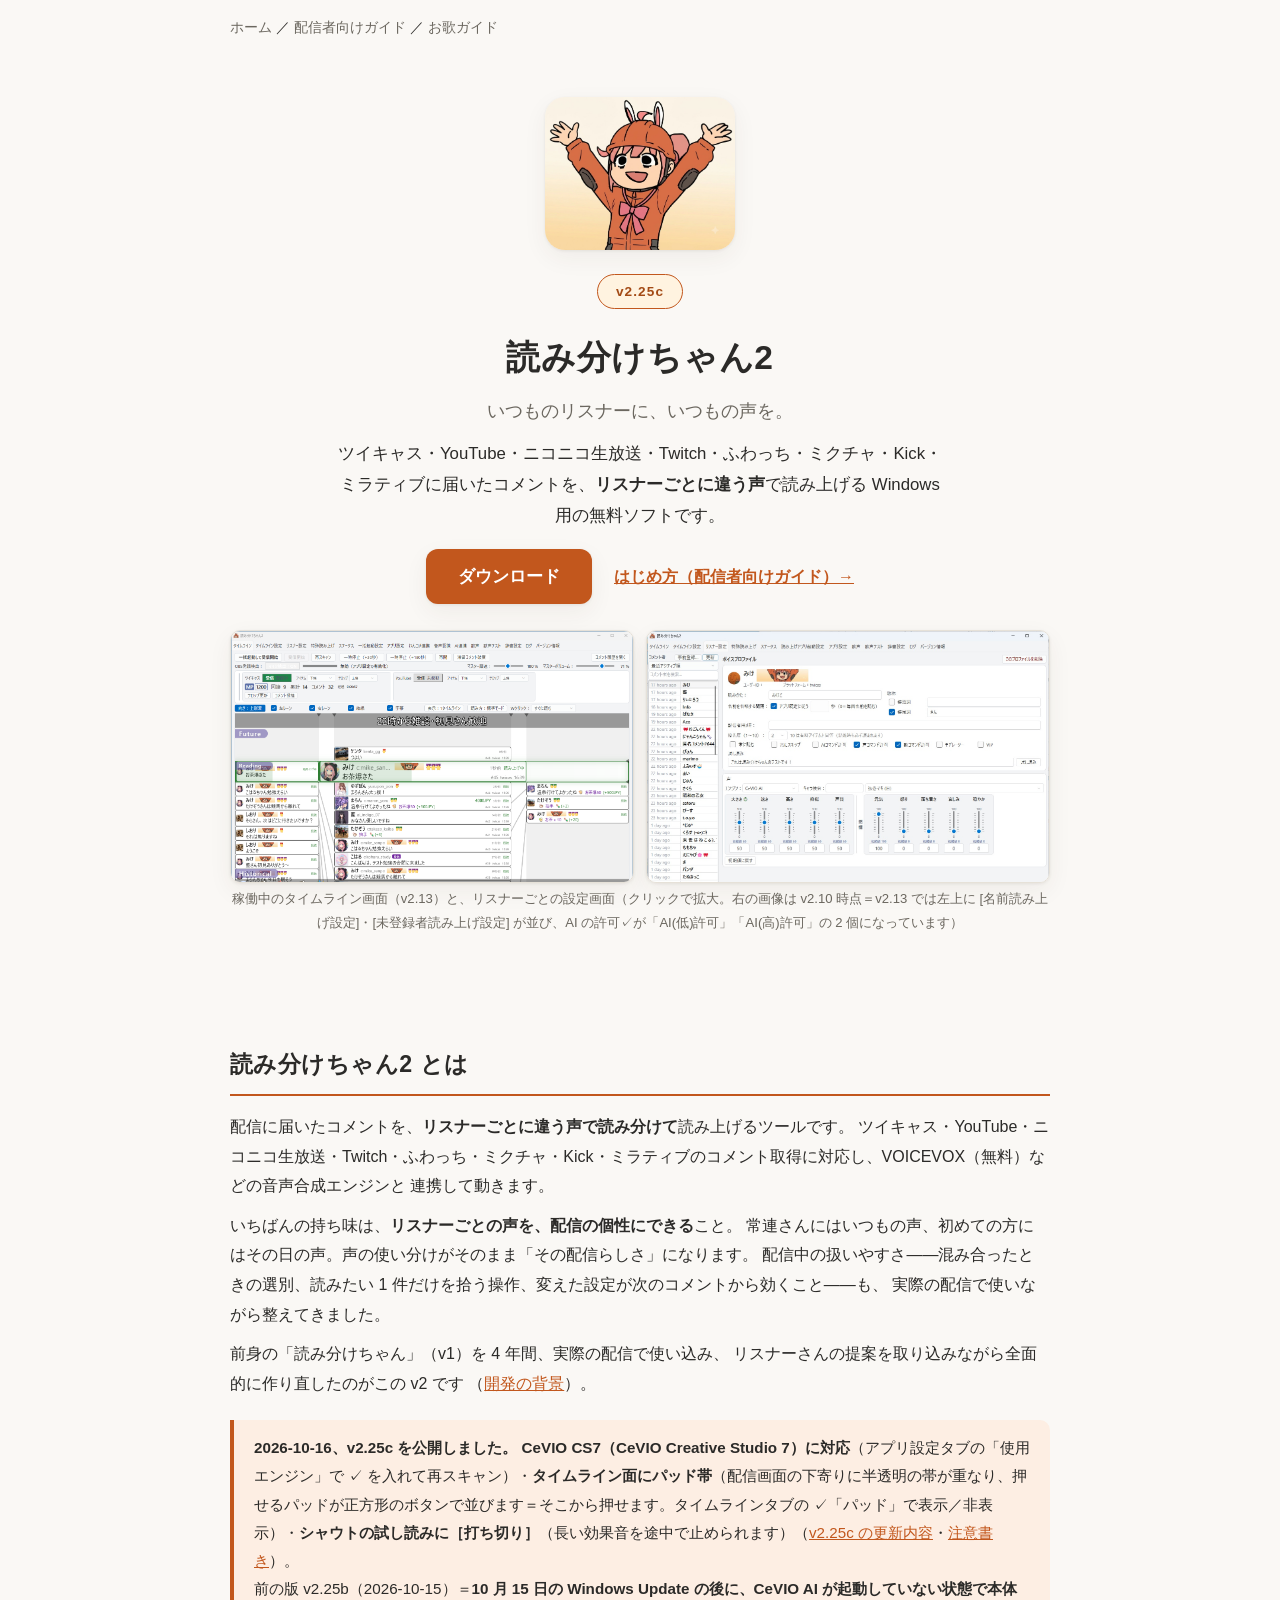
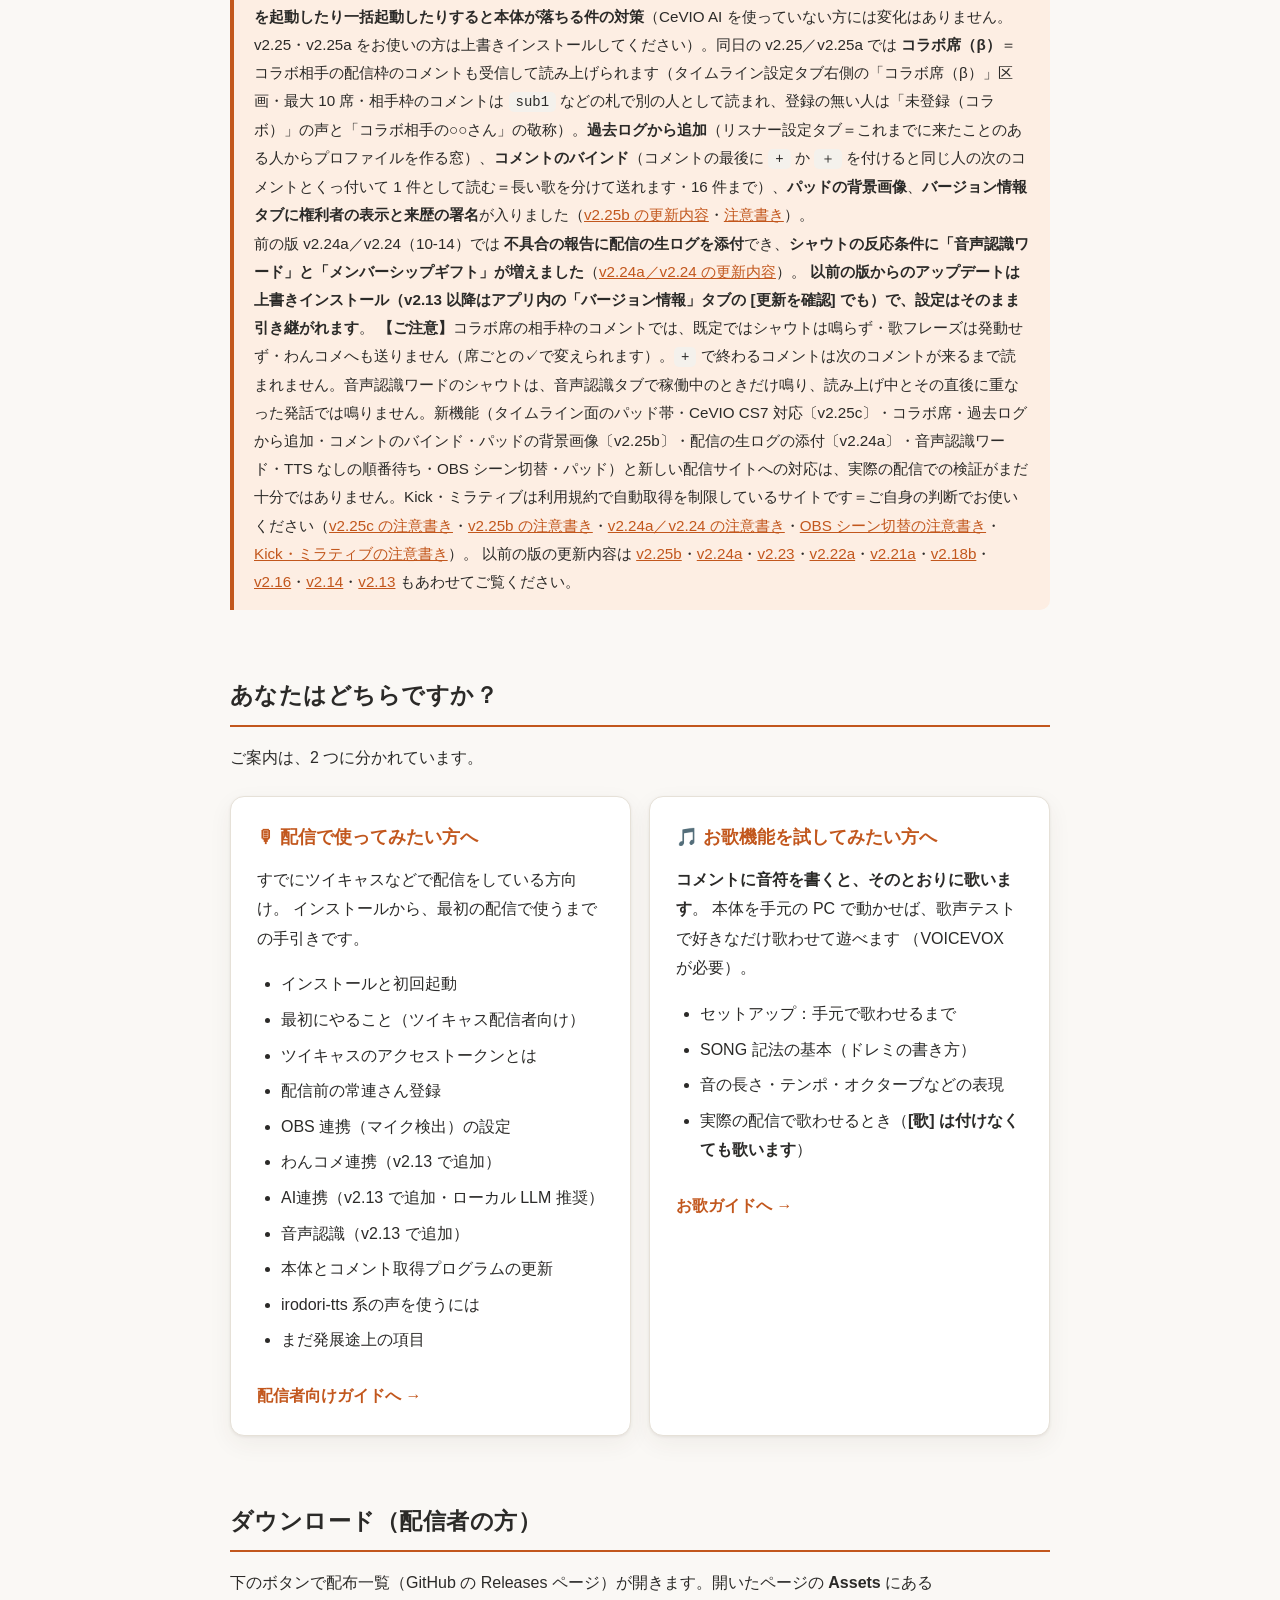
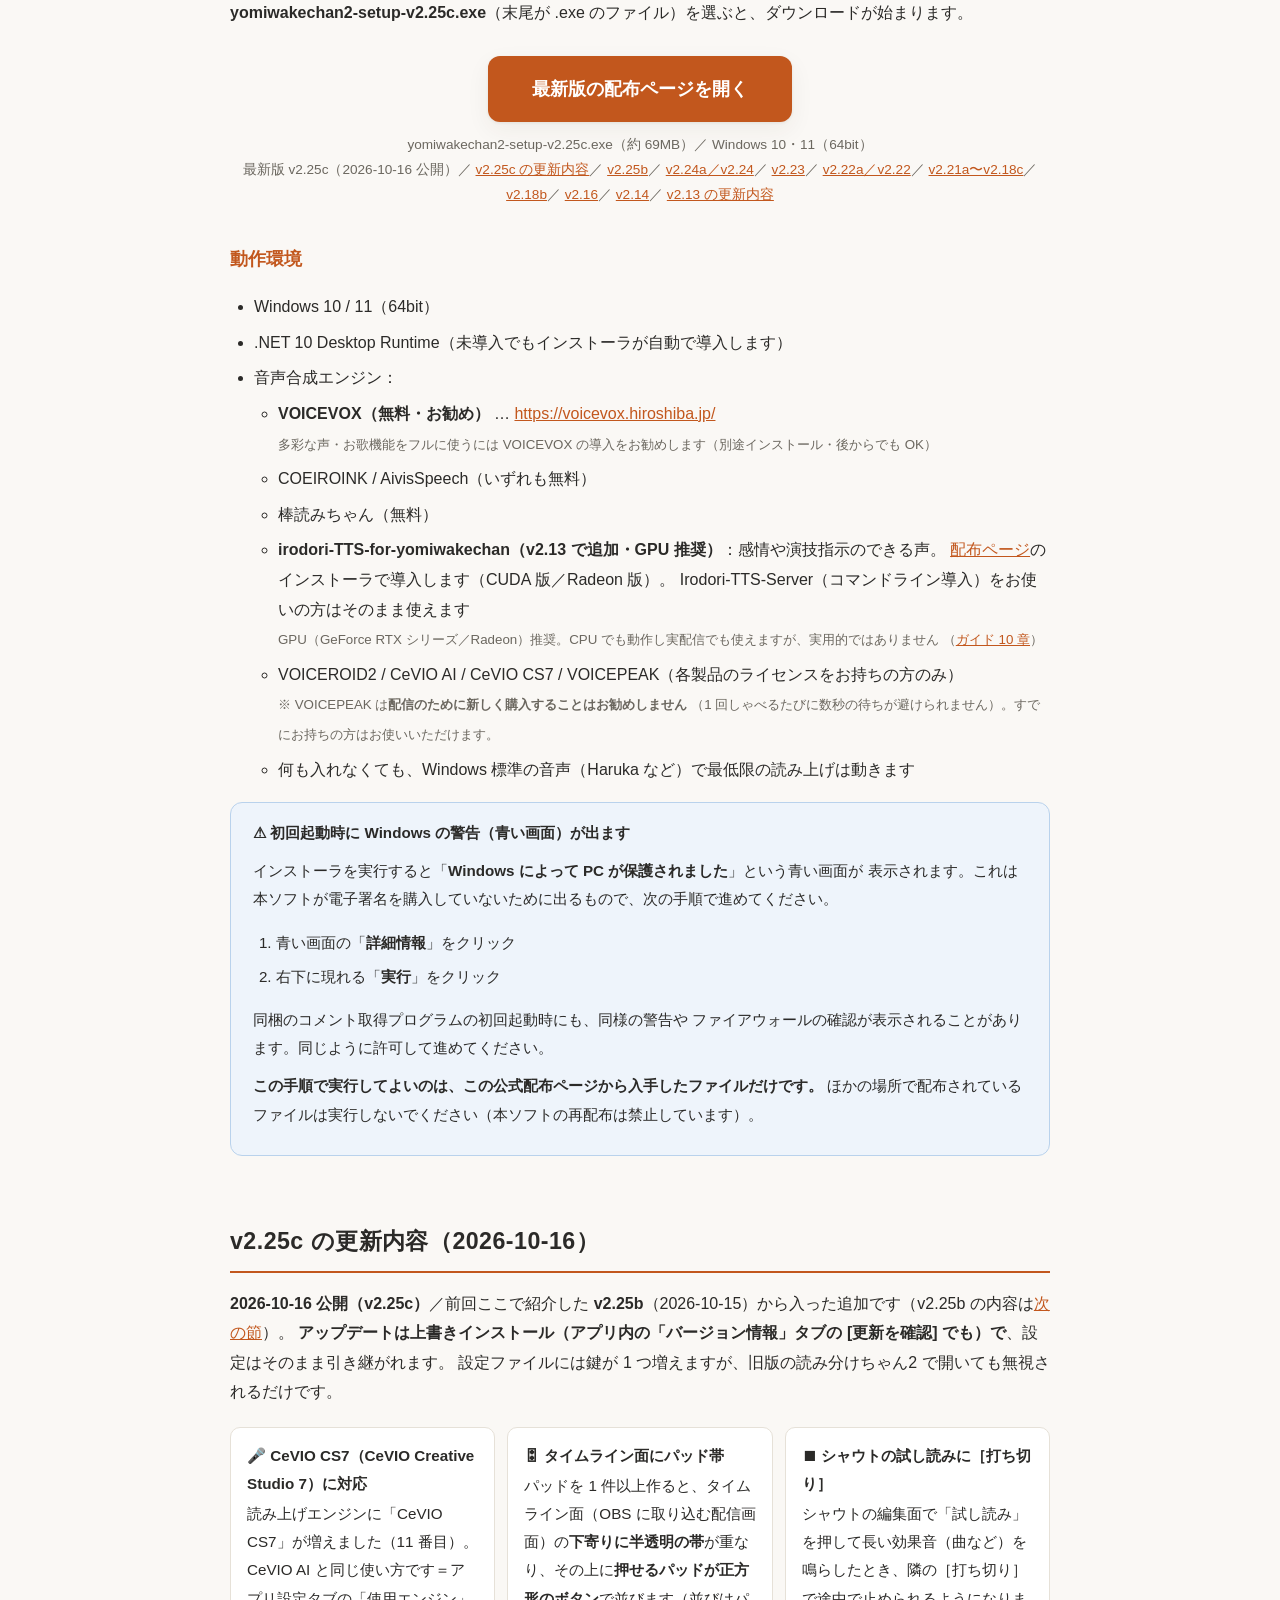
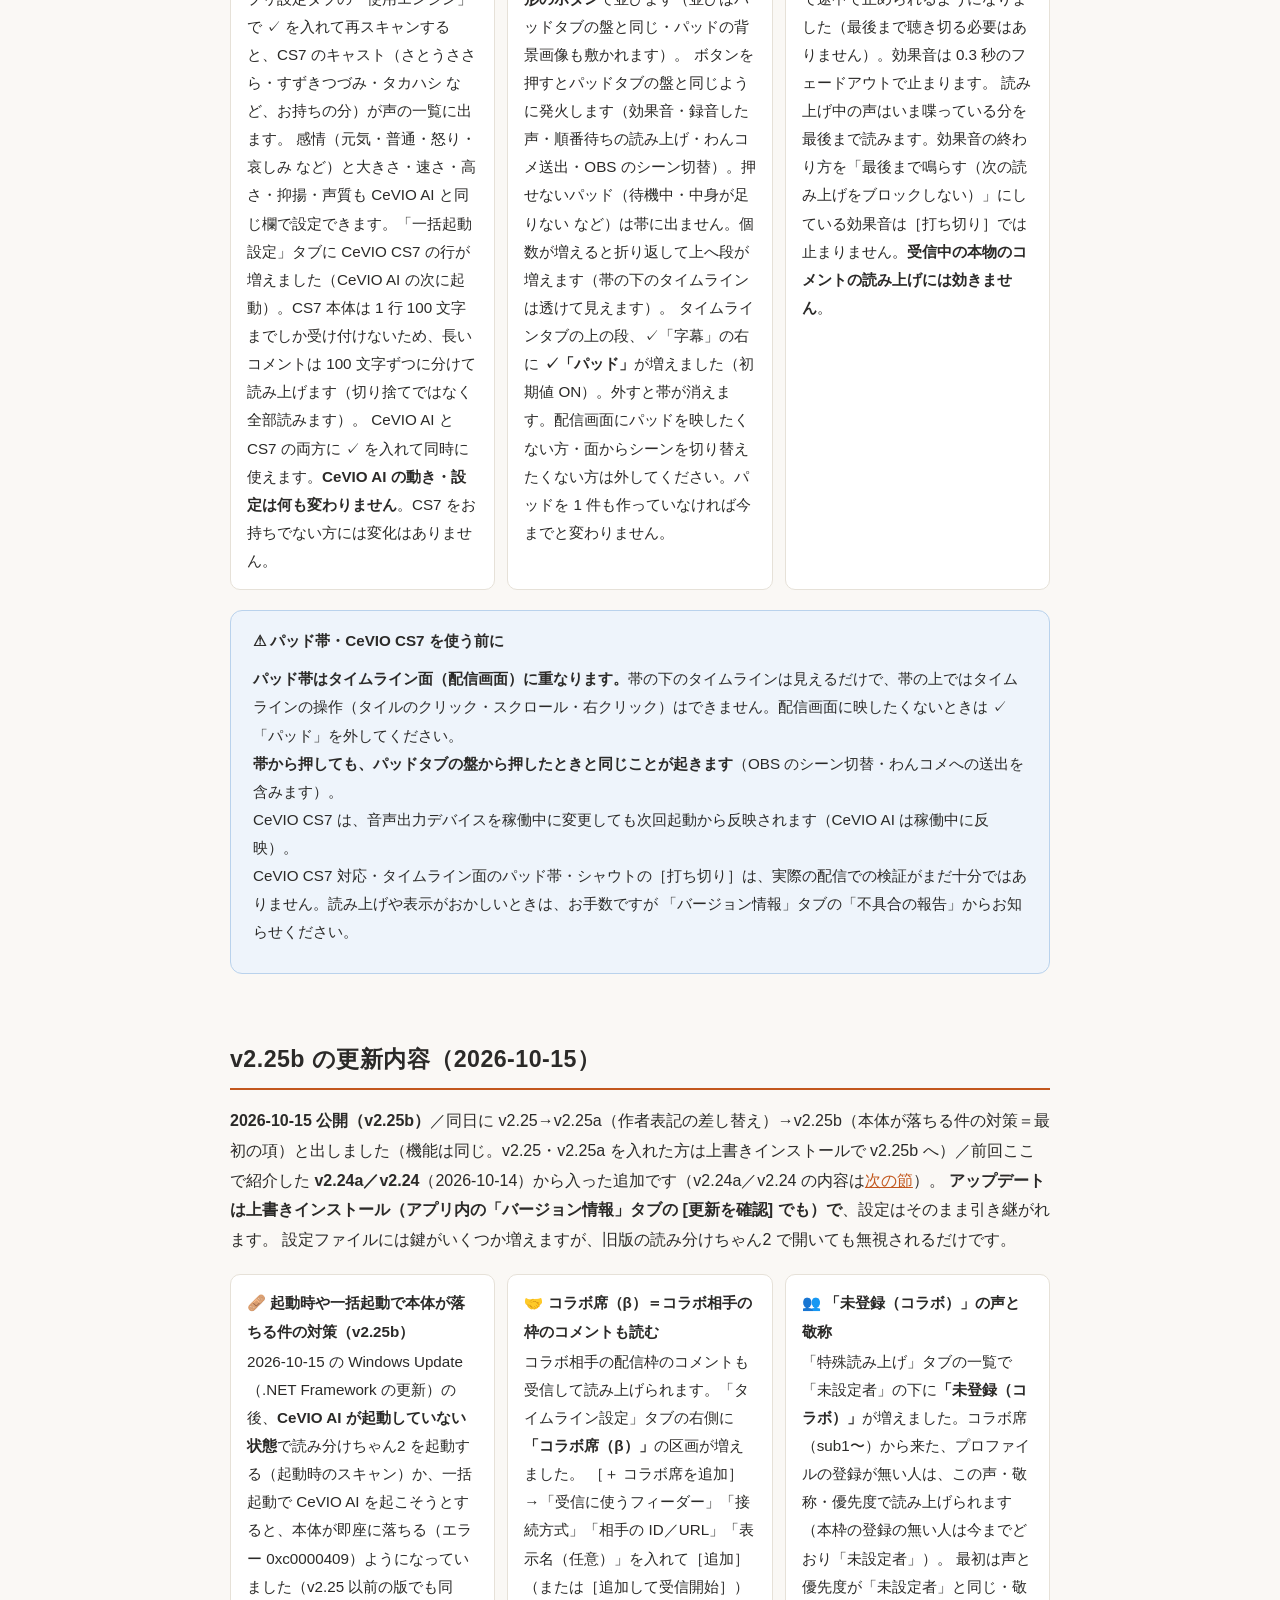
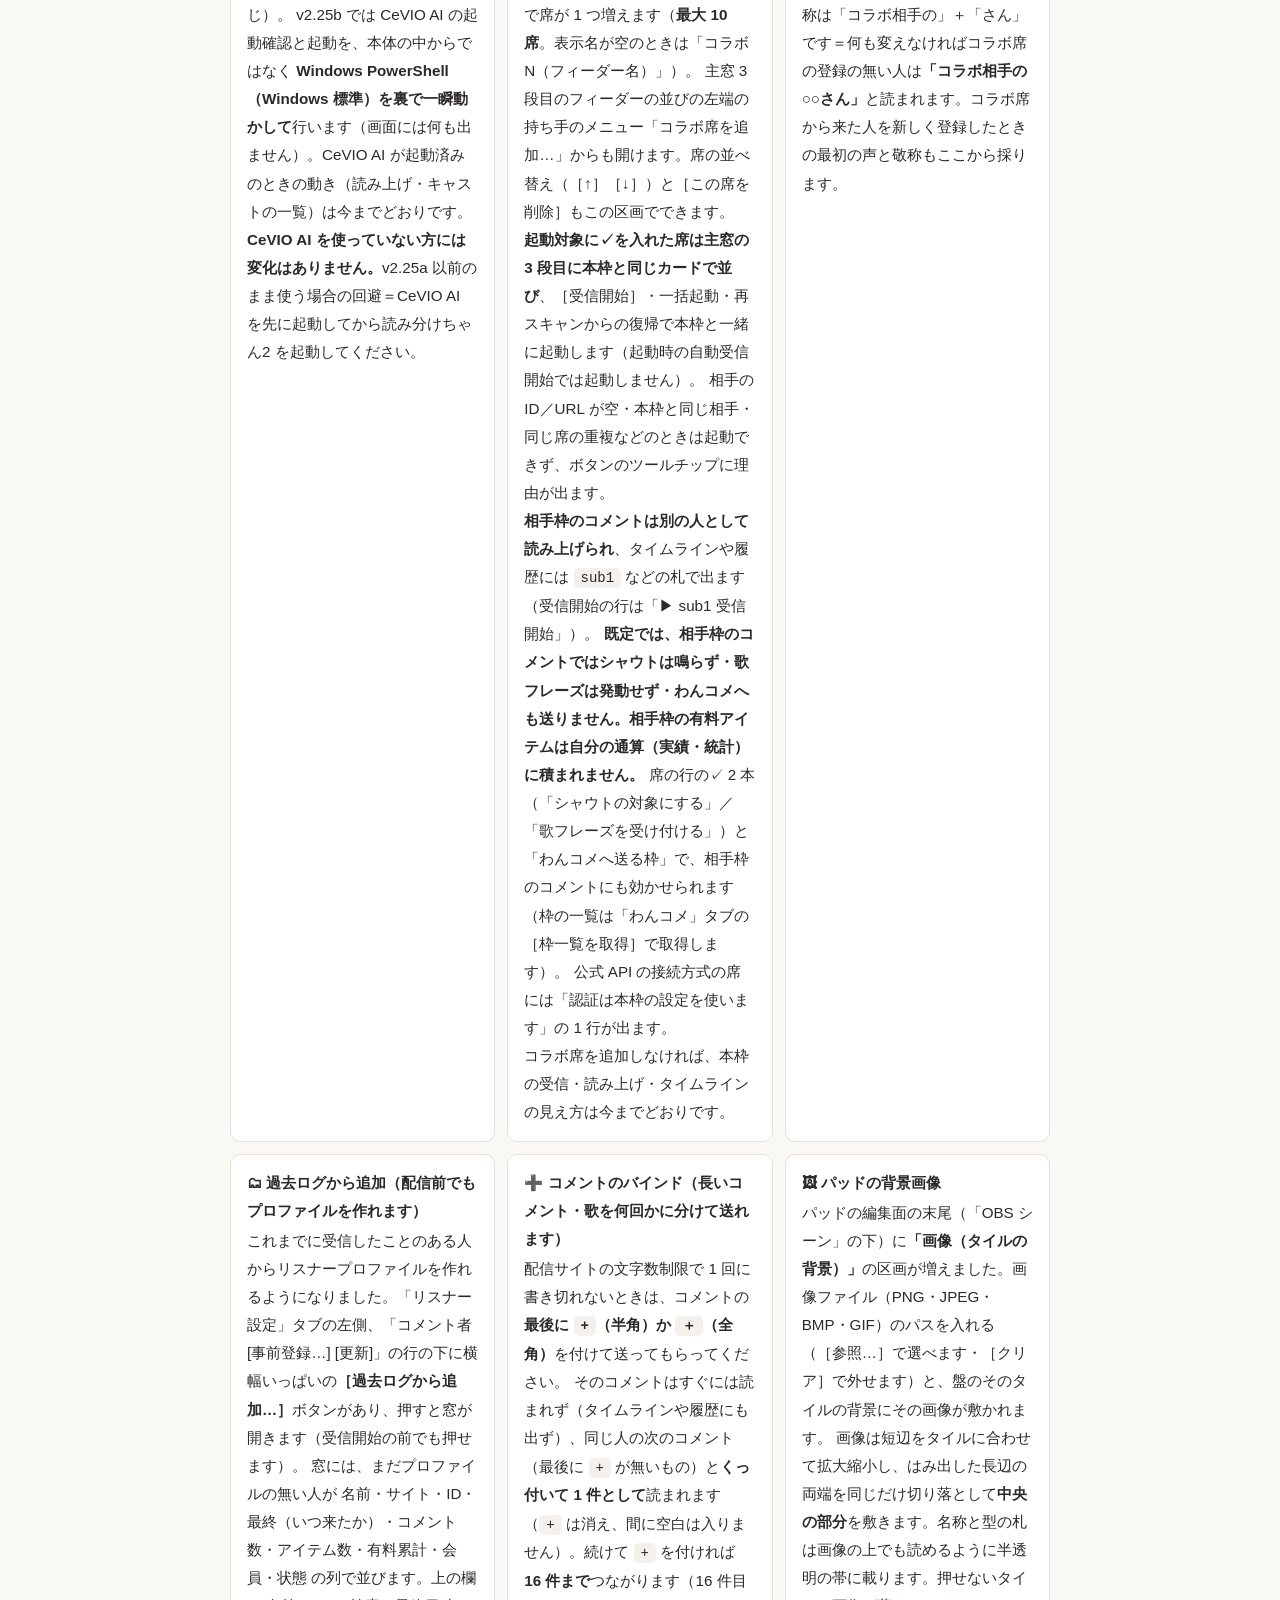
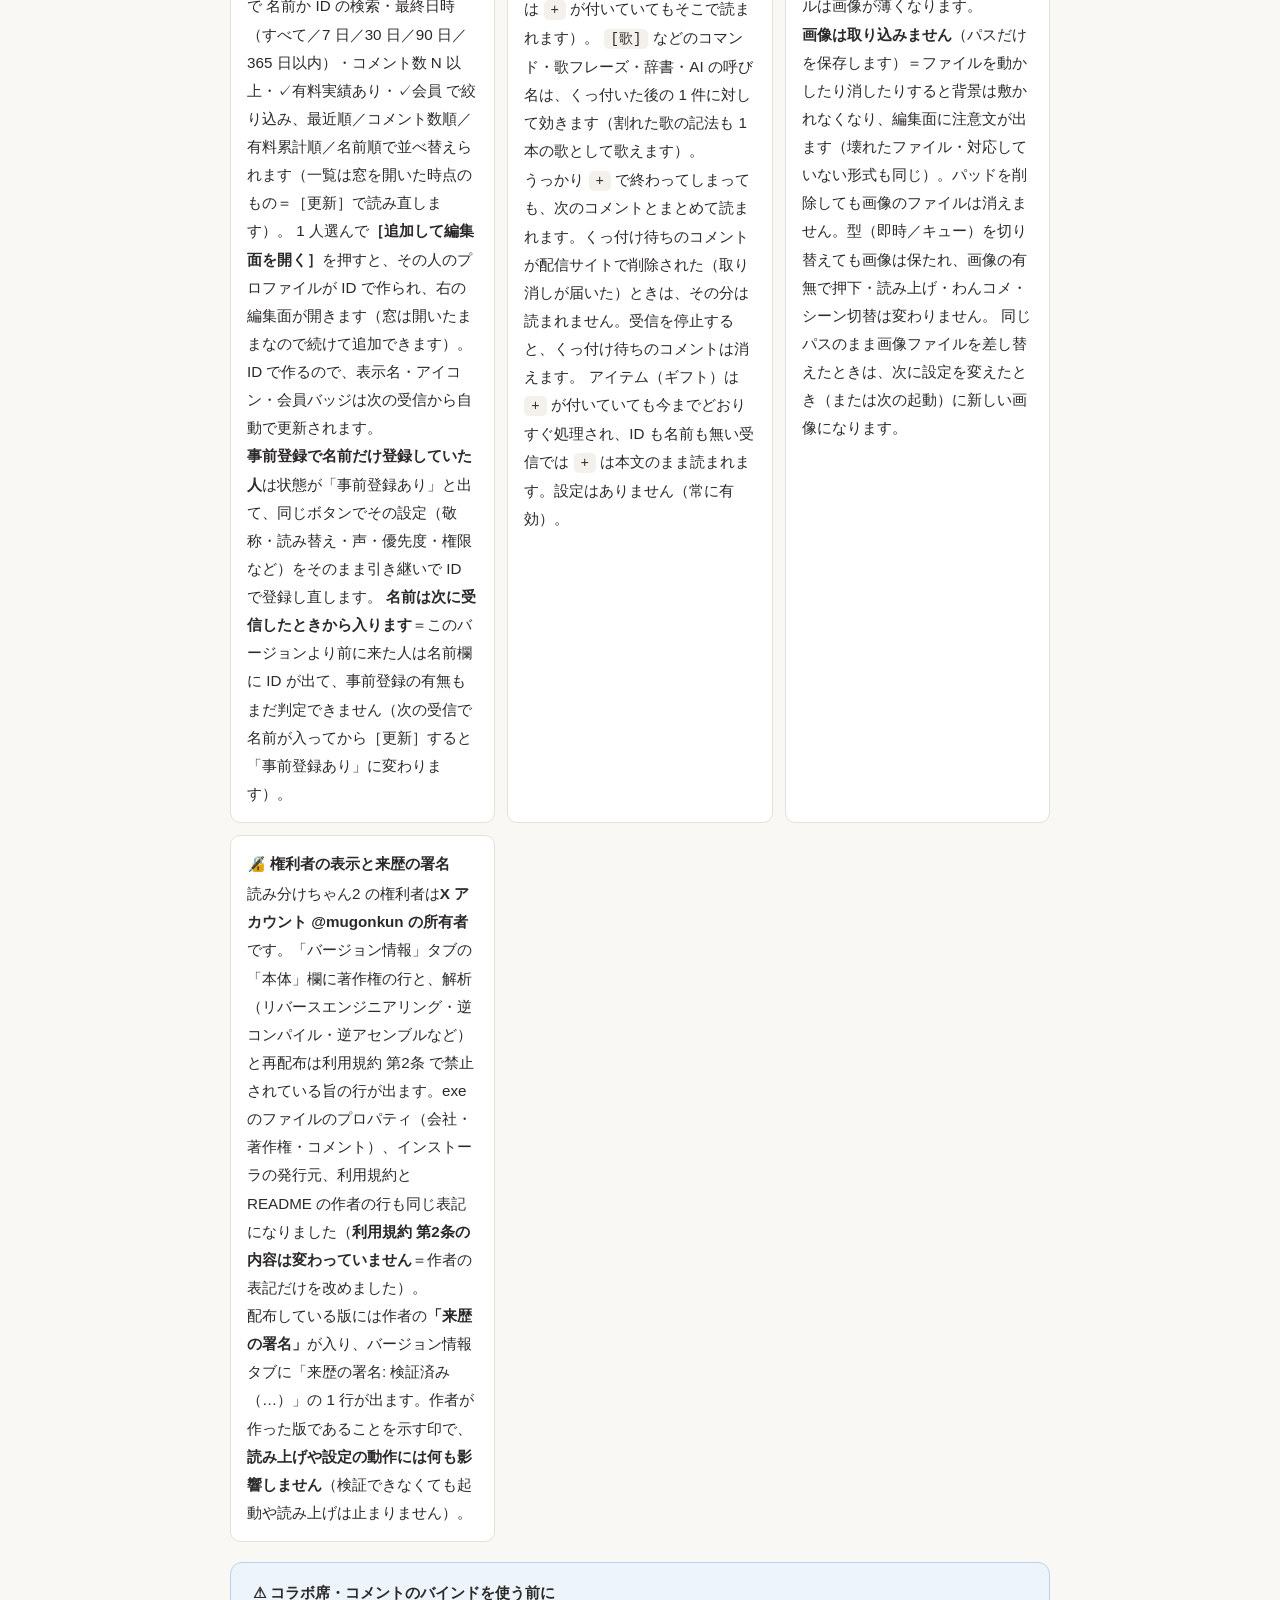
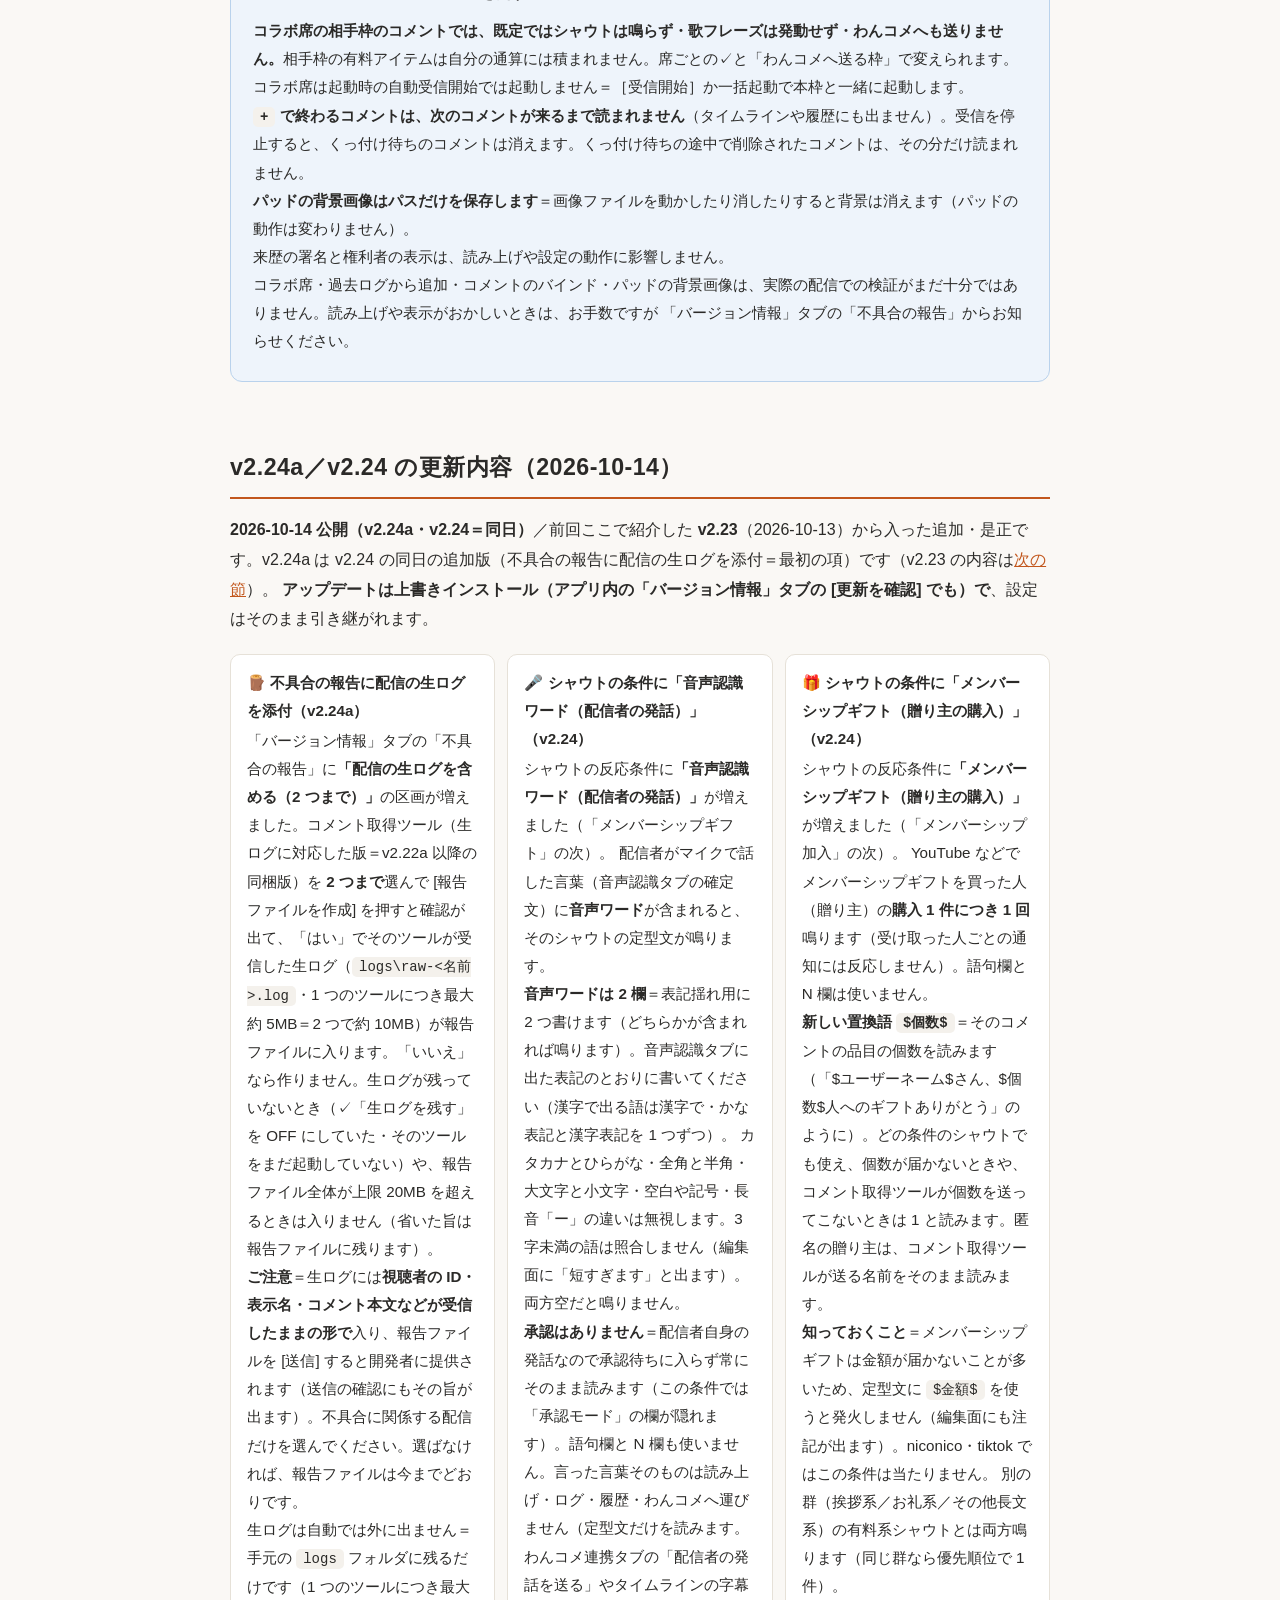
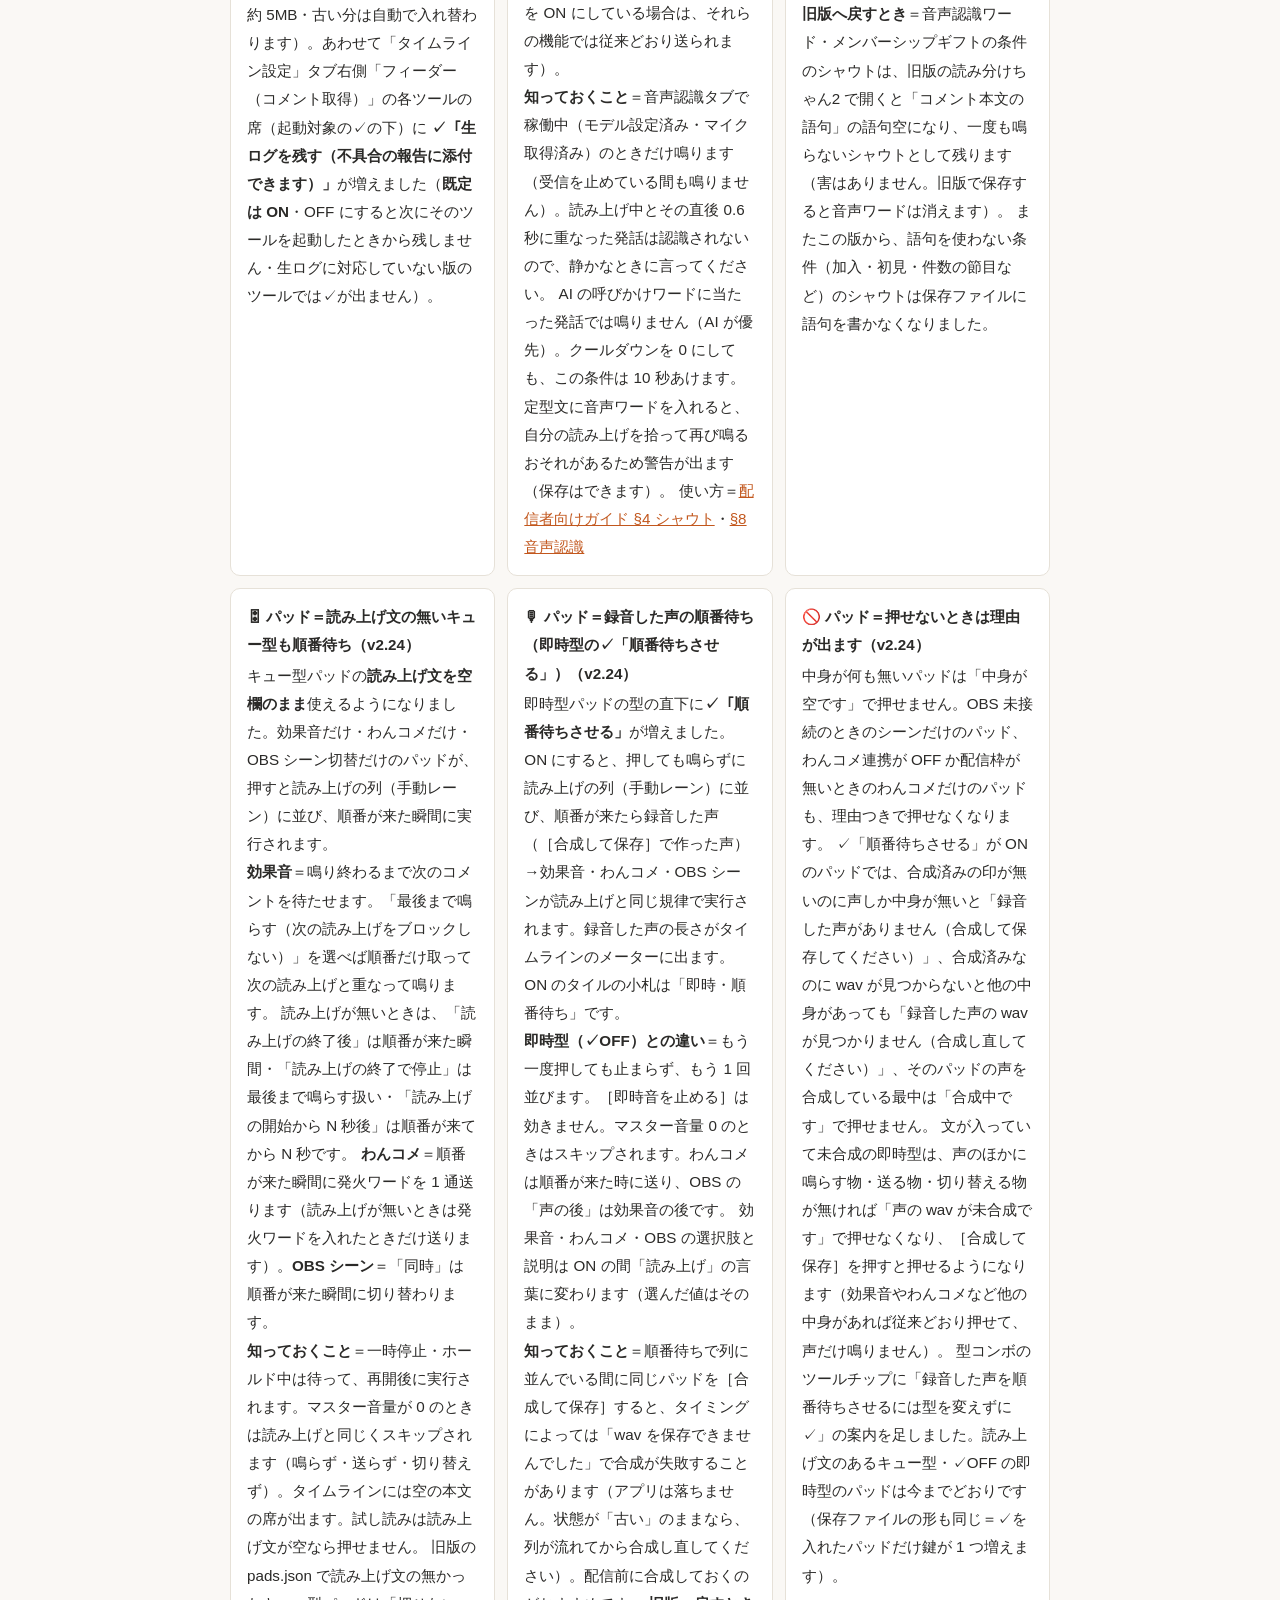
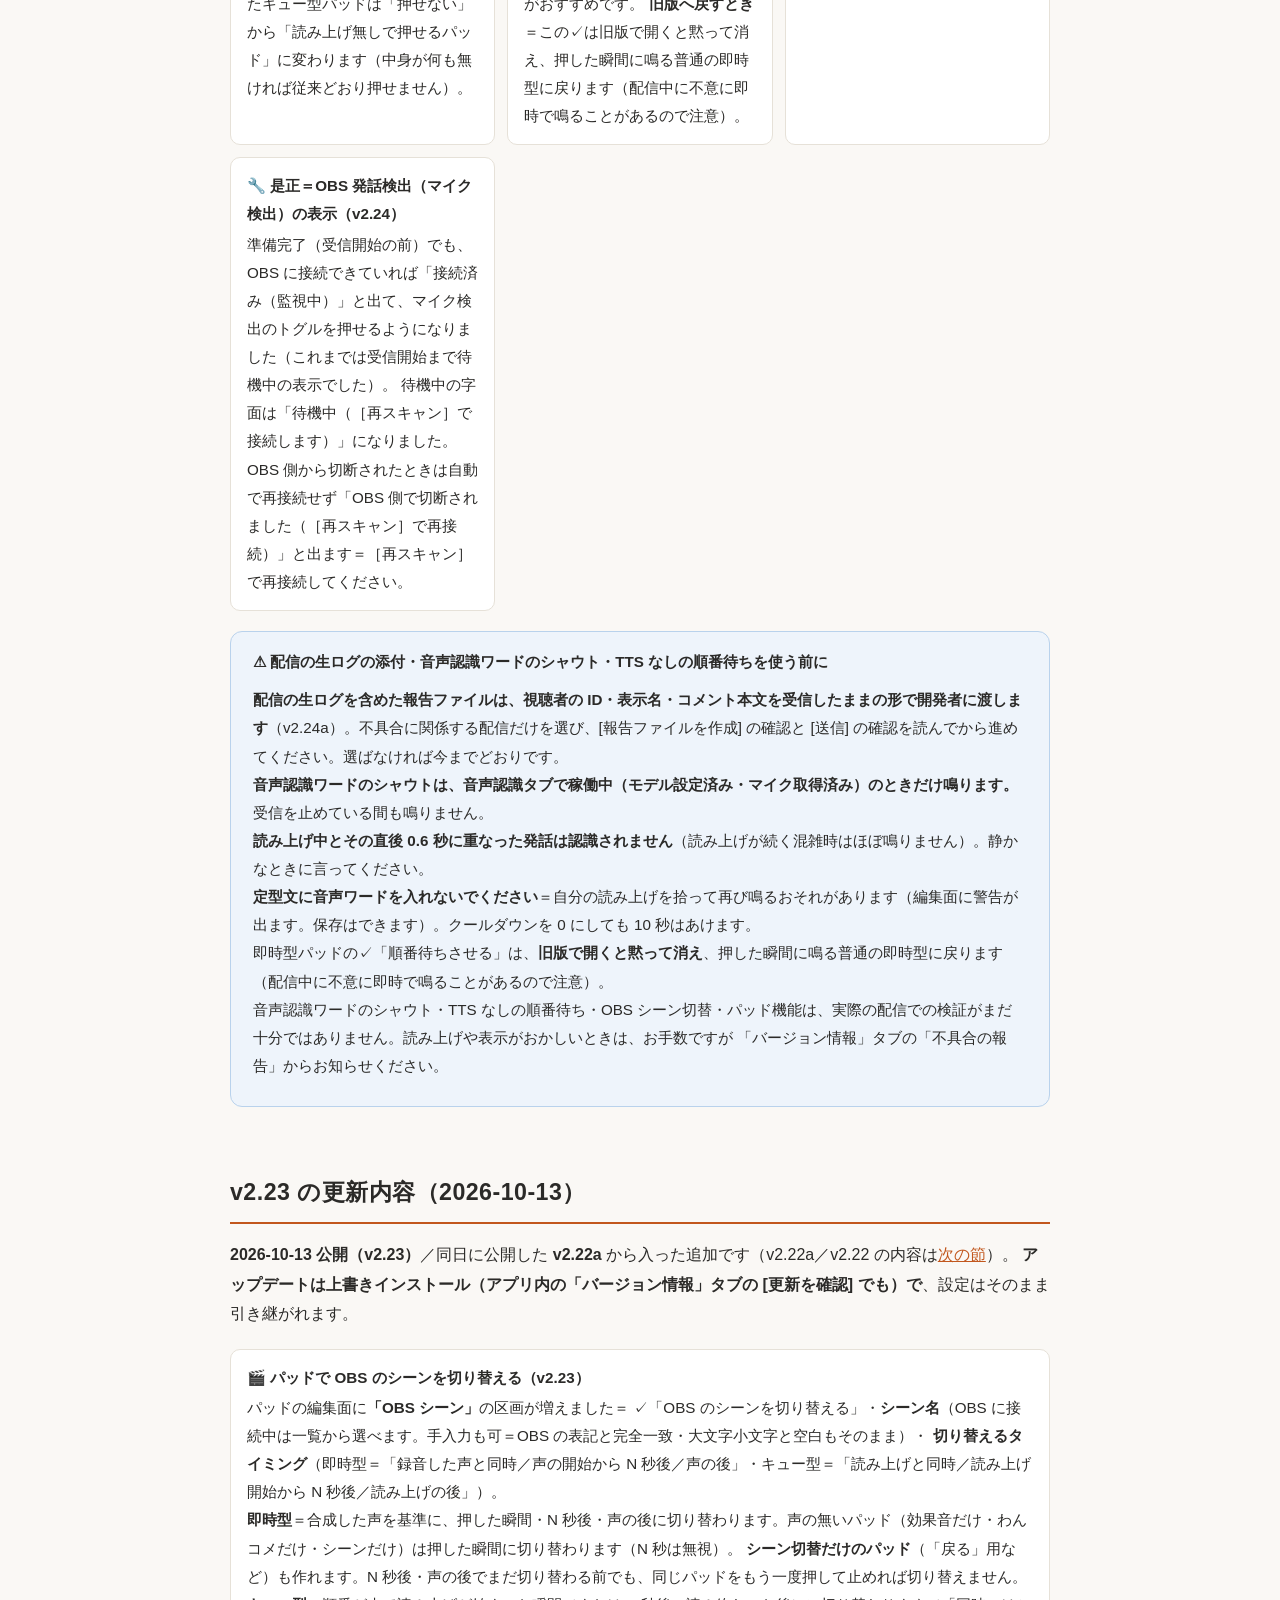
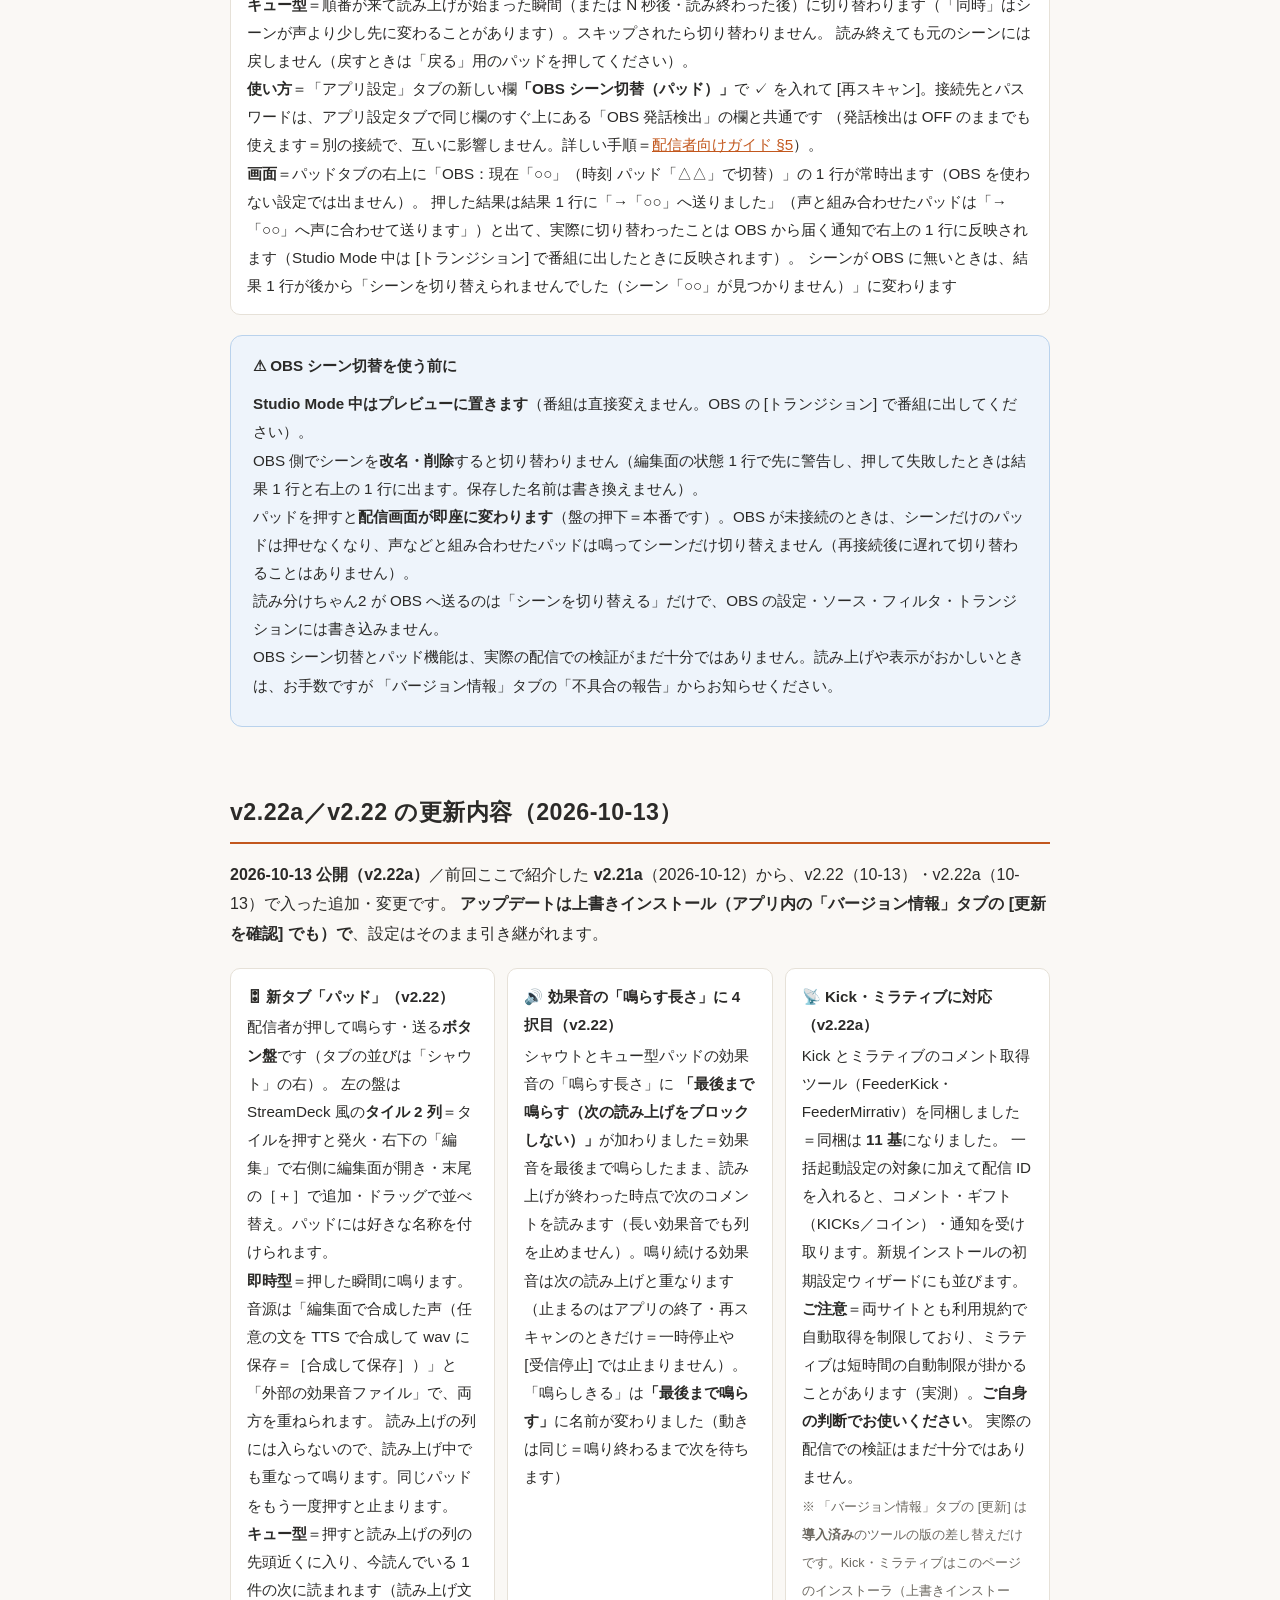
==== commit 4d4b84f1: "配布ページ: update-flash の <b> の釣り合い" ====
--- a/index.html
+++ b/index.html
@@ -52,7 +52,7 @@
 リスナーさんの提案を取り込みながら全面的に作り直したのがこの v2 です
 （<a href="#background">開発の背景</a>）。</p>
 
-<p class="update-flash"><b>2026-10-16、v2.25c を公開しました。</b> <b>CeVIO CS7（CeVIO Creative Studio 7）に対応</b>（アプリ設定タブの「使用エンジン」で ✓ を入れて再スキャン）・<b>タイムライン面にパッド帯</b>（配信画面の下寄りに半透明の帯が重なり、押せるパッドが正方形のボタンで並びます＝そこから押せます。タイムラインタブの ✓「パッド」で表示／非表示）・<b>シャウトの試し読みに［打ち切り］</b>（長い効果音を途中で止められます）（<a href="#whatsnew-v225c">v2.25c の更新内容</a>・<a href="#whatsnew-v225c-notice">注意書き</a>）。<br>前の版 v2.25b（2026-10-15）＝10 月 15 日の Windows Update の後に、CeVIO AI が起動していない状態で本体を起動したり一括起動したりすると本体が落ちる件の対策</b>（CeVIO AI を使っていない方には変化はありません。v2.25・v2.25a をお使いの方は上書きインストールしてください）。同日の v2.25／v2.25a では <b>コラボ席（β）</b>＝コラボ相手の配信枠のコメントも受信して読み上げられます（タイムライン設定タブ右側の「コラボ席（β）」区画・最大 10 席・相手枠のコメントは <code>sub1</code> などの札で別の人として読まれ、登録の無い人は「未登録（コラボ）」の声と「コラボ相手の○○さん」の敬称）。<b>過去ログから追加</b>（リスナー設定タブ＝これまでに来たことのある人からプロファイルを作る窓）、<b>コメントのバインド</b>（コメントの最後に <code>+</code> か <code>＋</code> を付けると同じ人の次のコメントとくっ付いて 1 件として読む＝長い歌を分けて送れます・16 件まで）、<b>パッドの背景画像</b>、<b>バージョン情報タブに権利者の表示と来歴の署名</b>が入りました（<a href="#whatsnew-v225">v2.25b の更新内容</a>・<a href="#whatsnew-v225-notice">注意書き</a>）。<br>前の版 v2.24a／v2.24（10-14）では <b>不具合の報告に配信の生ログを添付</b>でき、<b>シャウトの反応条件に「音声認識ワード」と「メンバーシップギフト」が増えました</b>（<a href="#whatsnew-v224">v2.24a／v2.24 の更新内容</a>）。
+<p class="update-flash"><b>2026-10-16、v2.25c を公開しました。</b> <b>CeVIO CS7（CeVIO Creative Studio 7）に対応</b>（アプリ設定タブの「使用エンジン」で ✓ を入れて再スキャン）・<b>タイムライン面にパッド帯</b>（配信画面の下寄りに半透明の帯が重なり、押せるパッドが正方形のボタンで並びます＝そこから押せます。タイムラインタブの ✓「パッド」で表示／非表示）・<b>シャウトの試し読みに［打ち切り］</b>（長い効果音を途中で止められます）（<a href="#whatsnew-v225c">v2.25c の更新内容</a>・<a href="#whatsnew-v225c-notice">注意書き</a>）。<br>前の版 v2.25b（2026-10-15）＝<b>10 月 15 日の Windows Update の後に、CeVIO AI が起動していない状態で本体を起動したり一括起動したりすると本体が落ちる件の対策</b>（CeVIO AI を使っていない方には変化はありません。v2.25・v2.25a をお使いの方は上書きインストールしてください）。同日の v2.25／v2.25a では <b>コラボ席（β）</b>＝コラボ相手の配信枠のコメントも受信して読み上げられます（タイムライン設定タブ右側の「コラボ席（β）」区画・最大 10 席・相手枠のコメントは <code>sub1</code> などの札で別の人として読まれ、登録の無い人は「未登録（コラボ）」の声と「コラボ相手の○○さん」の敬称）。<b>過去ログから追加</b>（リスナー設定タブ＝これまでに来たことのある人からプロファイルを作る窓）、<b>コメントのバインド</b>（コメントの最後に <code>+</code> か <code>＋</code> を付けると同じ人の次のコメントとくっ付いて 1 件として読む＝長い歌を分けて送れます・16 件まで）、<b>パッドの背景画像</b>、<b>バージョン情報タブに権利者の表示と来歴の署名</b>が入りました（<a href="#whatsnew-v225">v2.25b の更新内容</a>・<a href="#whatsnew-v225-notice">注意書き</a>）。<br>前の版 v2.24a／v2.24（10-14）では <b>不具合の報告に配信の生ログを添付</b>でき、<b>シャウトの反応条件に「音声認識ワード」と「メンバーシップギフト」が増えました</b>（<a href="#whatsnew-v224">v2.24a／v2.24 の更新内容</a>）。
 <b>以前の版からのアップデートは上書きインストール（v2.13 以降はアプリ内の「バージョン情報」タブの [更新を確認] でも）で、設定はそのまま引き継がれます</b>。
 <b>【ご注意】</b>コラボ席の相手枠のコメントでは、既定ではシャウトは鳴らず・歌フレーズは発動せず・わんコメへも送りません（席ごとの✓で変えられます）。<code>+</code> で終わるコメントは次のコメントが来るまで読まれません。音声認識ワードのシャウトは、音声認識タブで稼働中のときだけ鳴り、読み上げ中とその直後に重なった発話では鳴りません。新機能（タイムライン面のパッド帯・CeVIO CS7 対応〔v2.25c〕・コラボ席・過去ログから追加・コメントのバインド・パッドの背景画像〔v2.25b〕・配信の生ログの添付〔v2.24a〕・音声認識ワード・TTS なしの順番待ち・OBS シーン切替・パッド）と新しい配信サイトへの対応は、実際の配信での検証がまだ十分ではありません。Kick・ミラティブは利用規約で自動取得を制限しているサイトです＝ご自身の判断でお使いください（<a href="#whatsnew-v225c-notice">v2.25c の注意書き</a>・<a href="#whatsnew-v225-notice">v2.25b の注意書き</a>・<a href="#whatsnew-v224-notice">v2.24a／v2.24 の注意書き</a>・<a href="#whatsnew-v223-notice">OBS シーン切替の注意書き</a>・<a href="#whatsnew-v222-notice">Kick・ミラティブの注意書き</a>）。
 以前の版の更新内容は <a href="#whatsnew-v225">v2.25b</a>・<a href="#whatsnew-v224">v2.24a</a>・<a href="#whatsnew-v223">v2.23</a>・<a href="#whatsnew-v222">v2.22a</a>・<a href="#whatsnew-v221">v2.21a</a>・<a href="#whatsnew-v218a">v2.18b</a>・<a href="#whatsnew">v2.16</a>・<a href="#whatsnew-v214">v2.14</a>・<a href="#whatsnew-v213">v2.13</a> もあわせてご覧ください。</p>
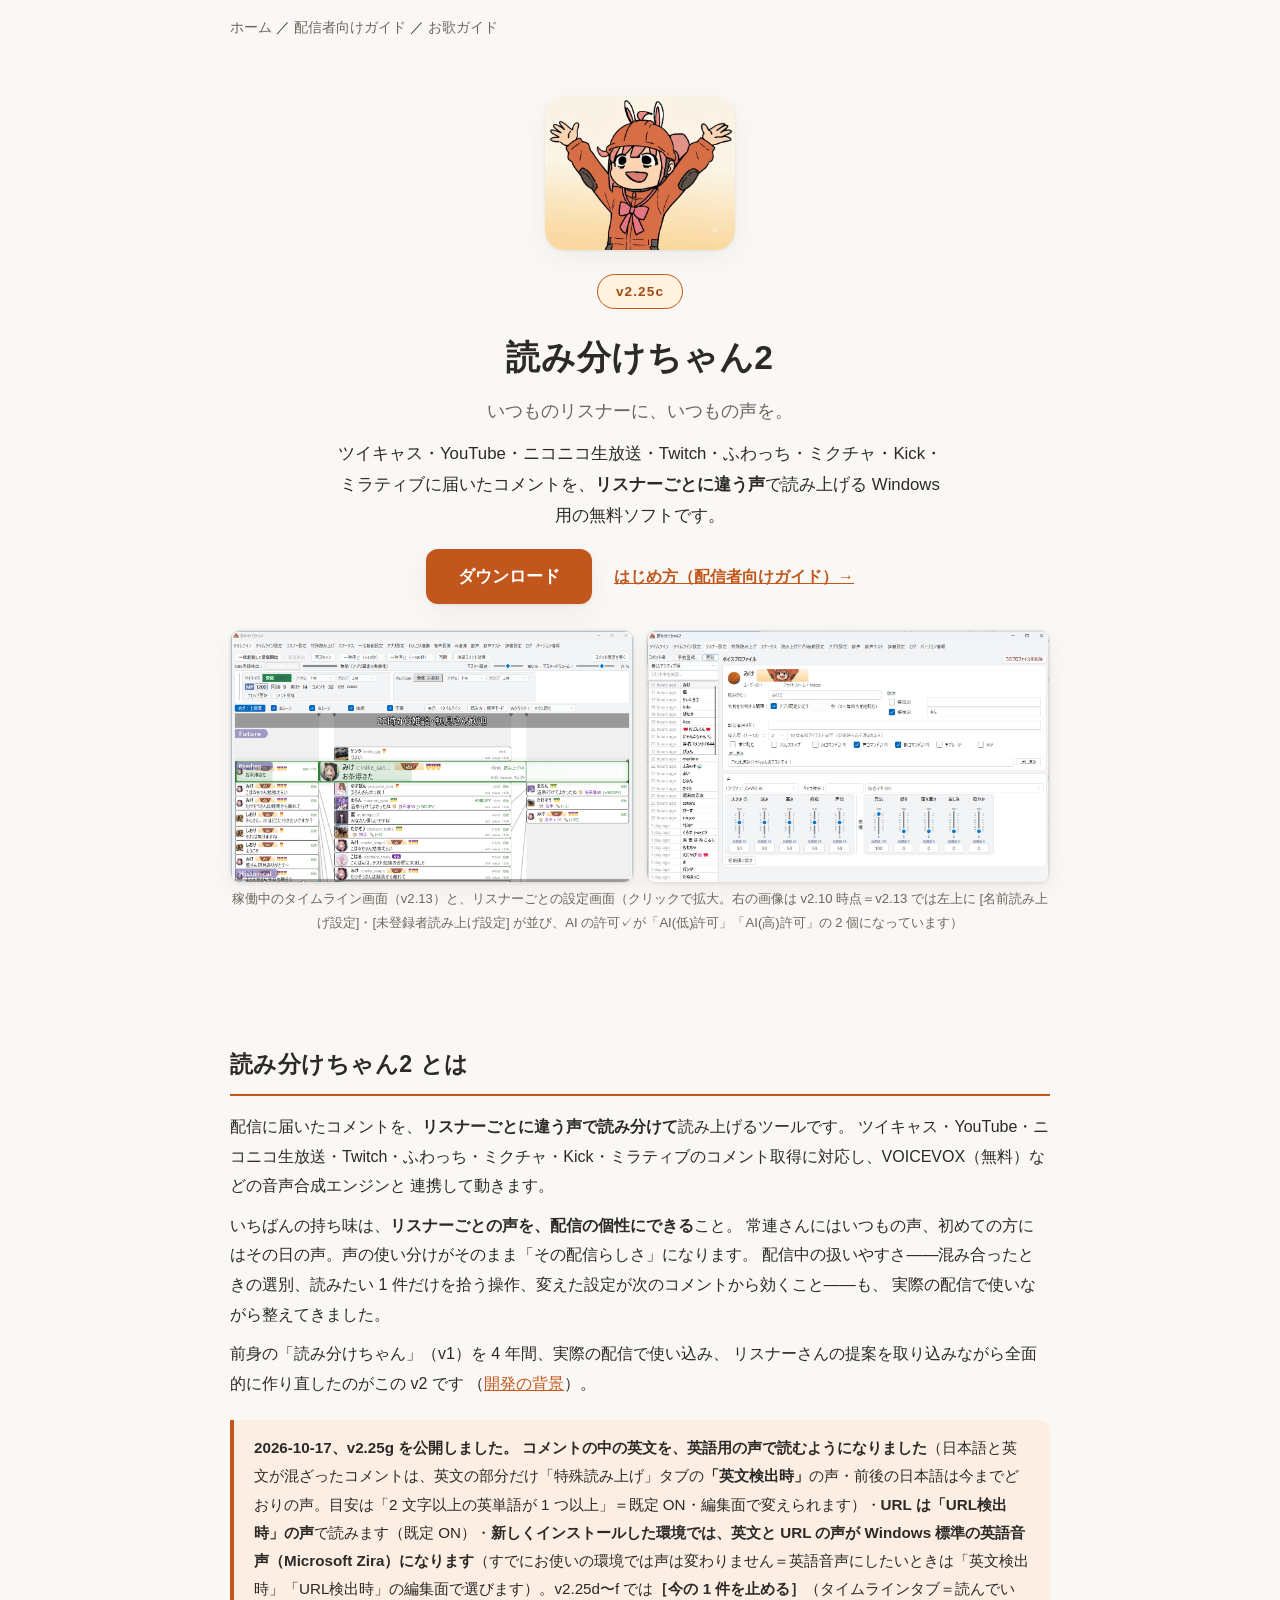
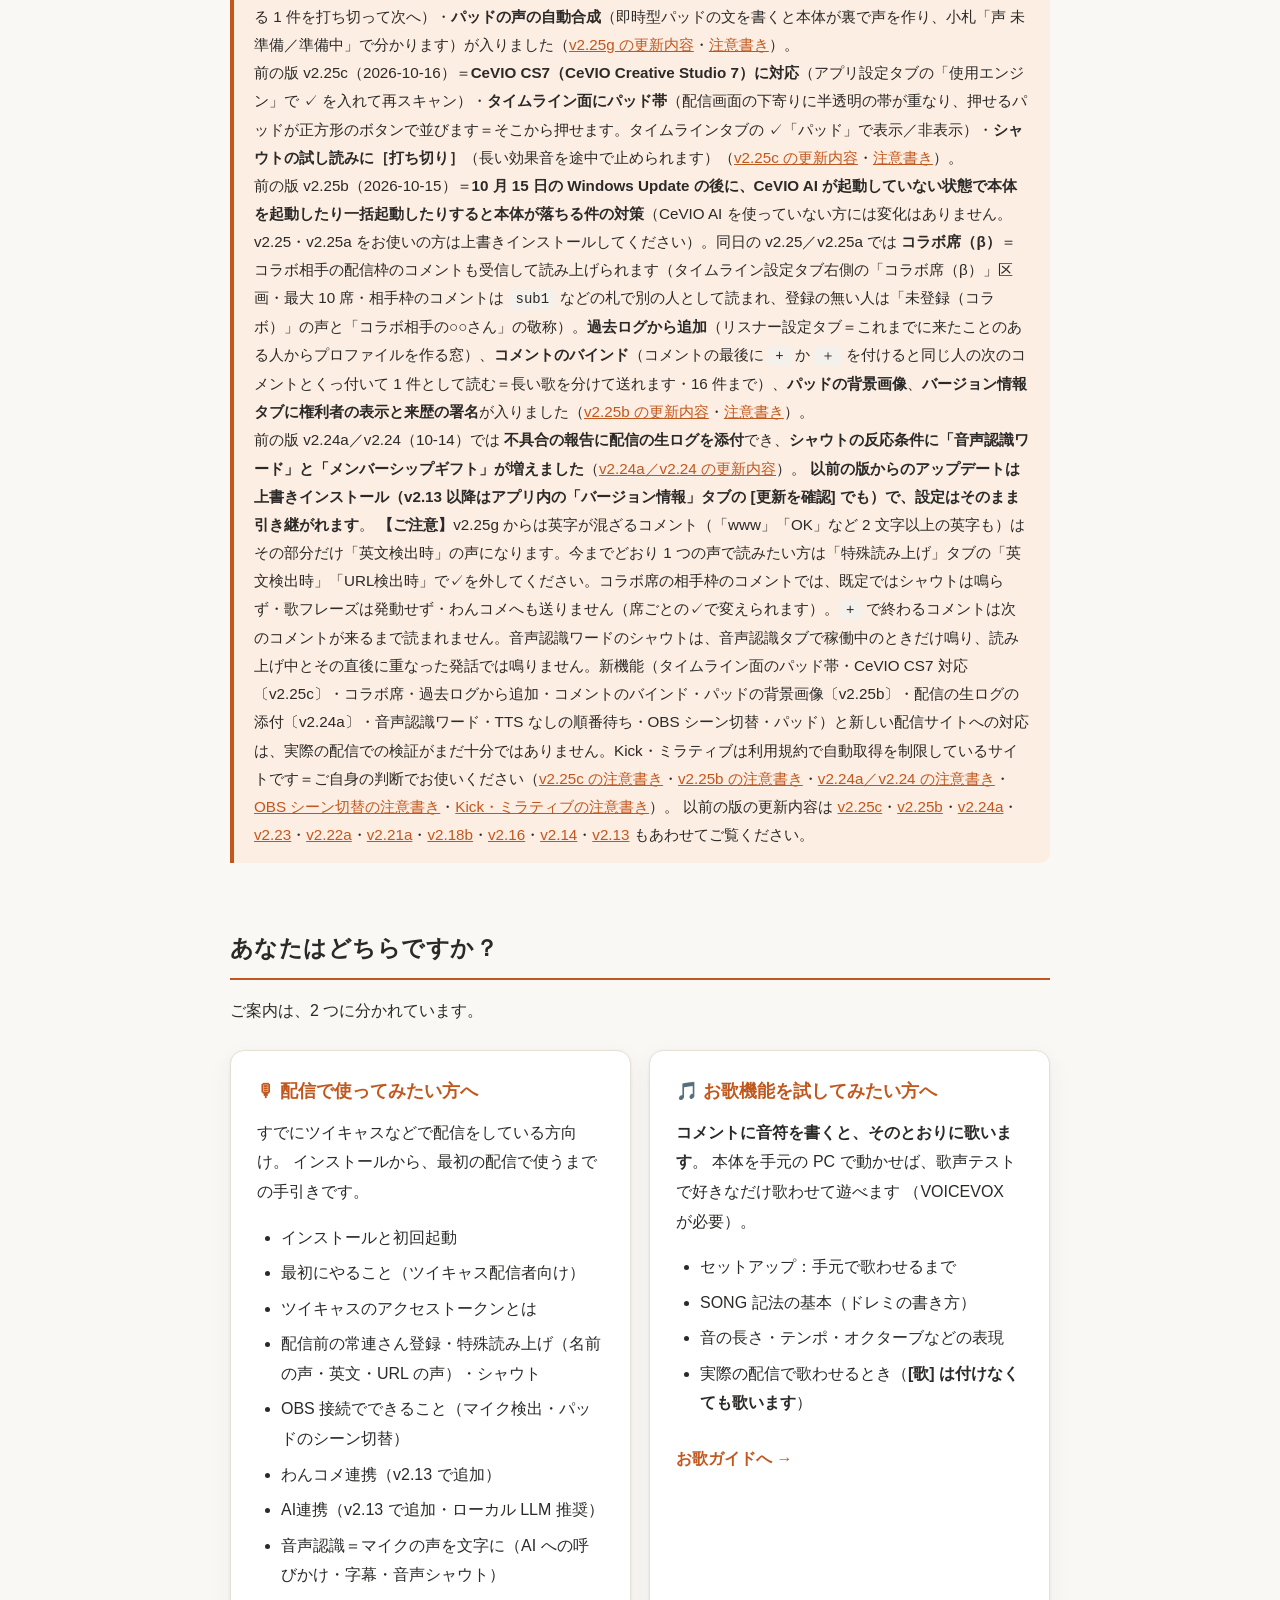
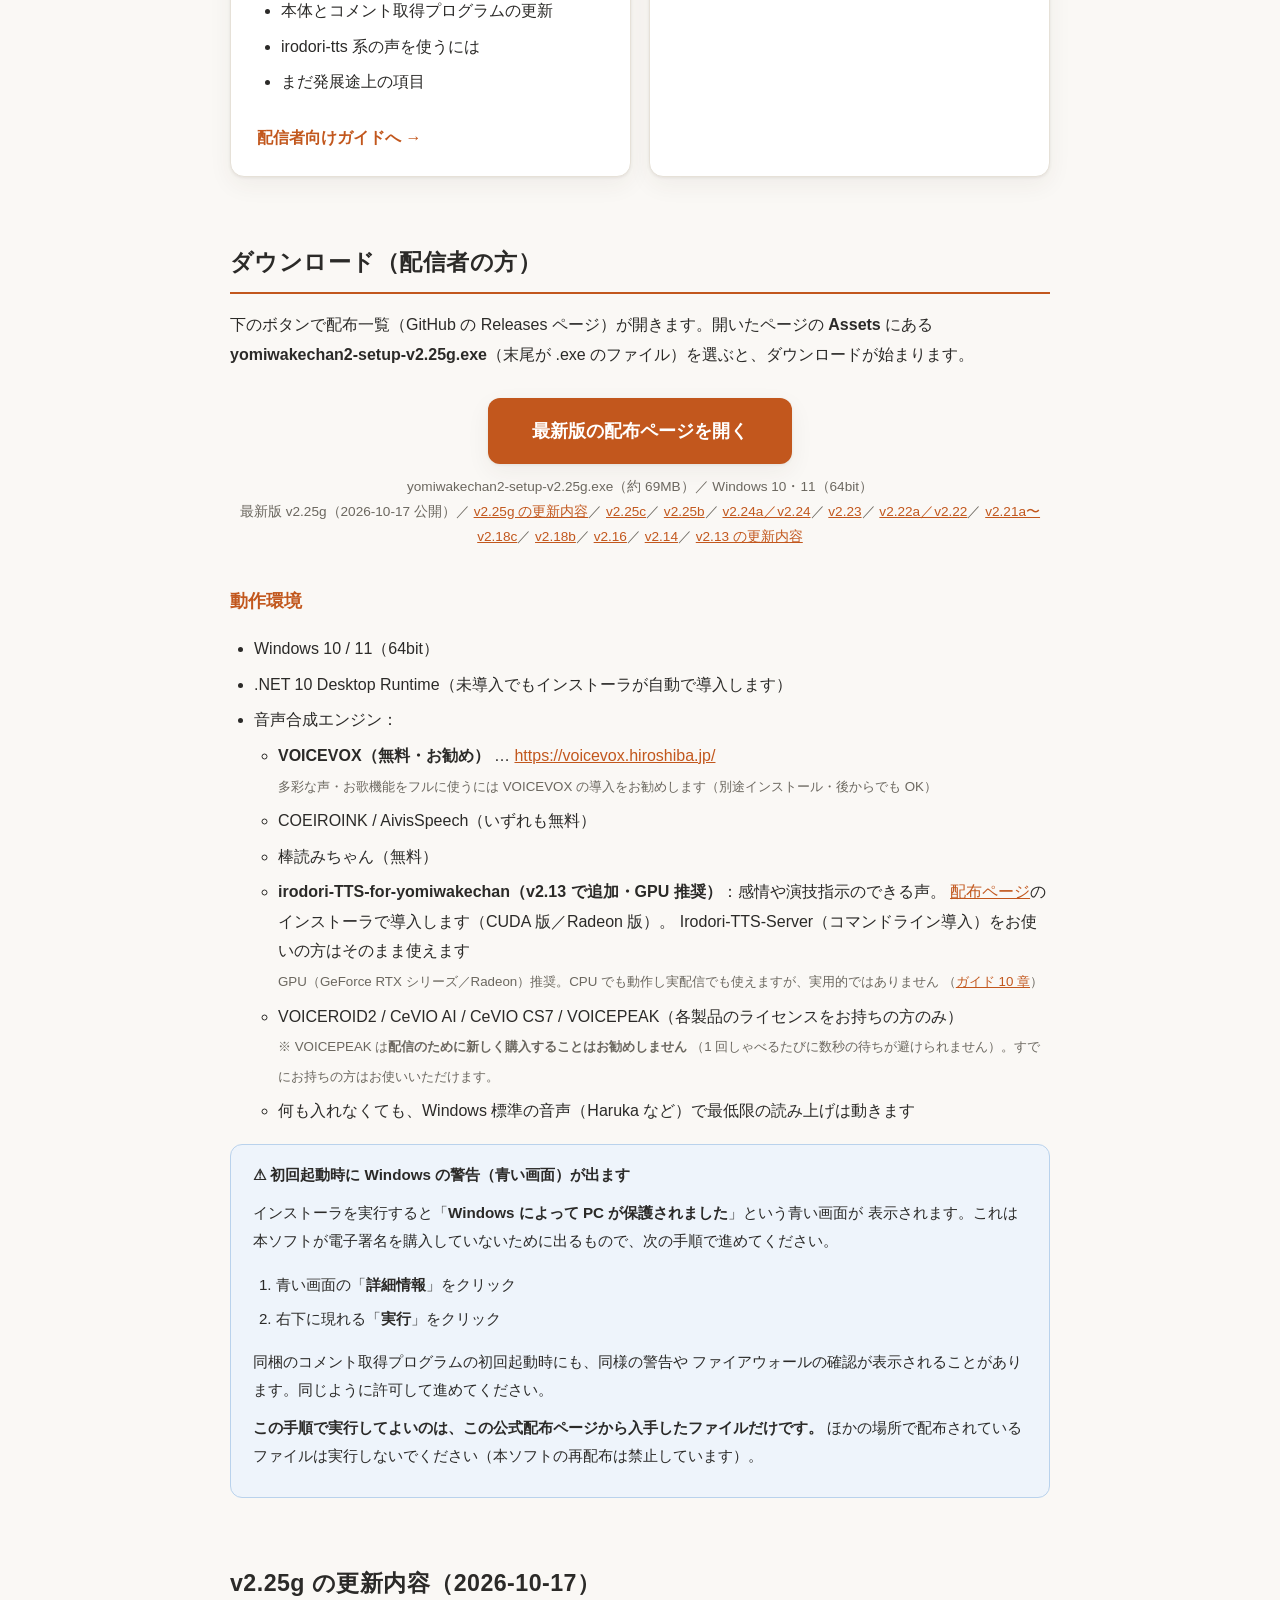
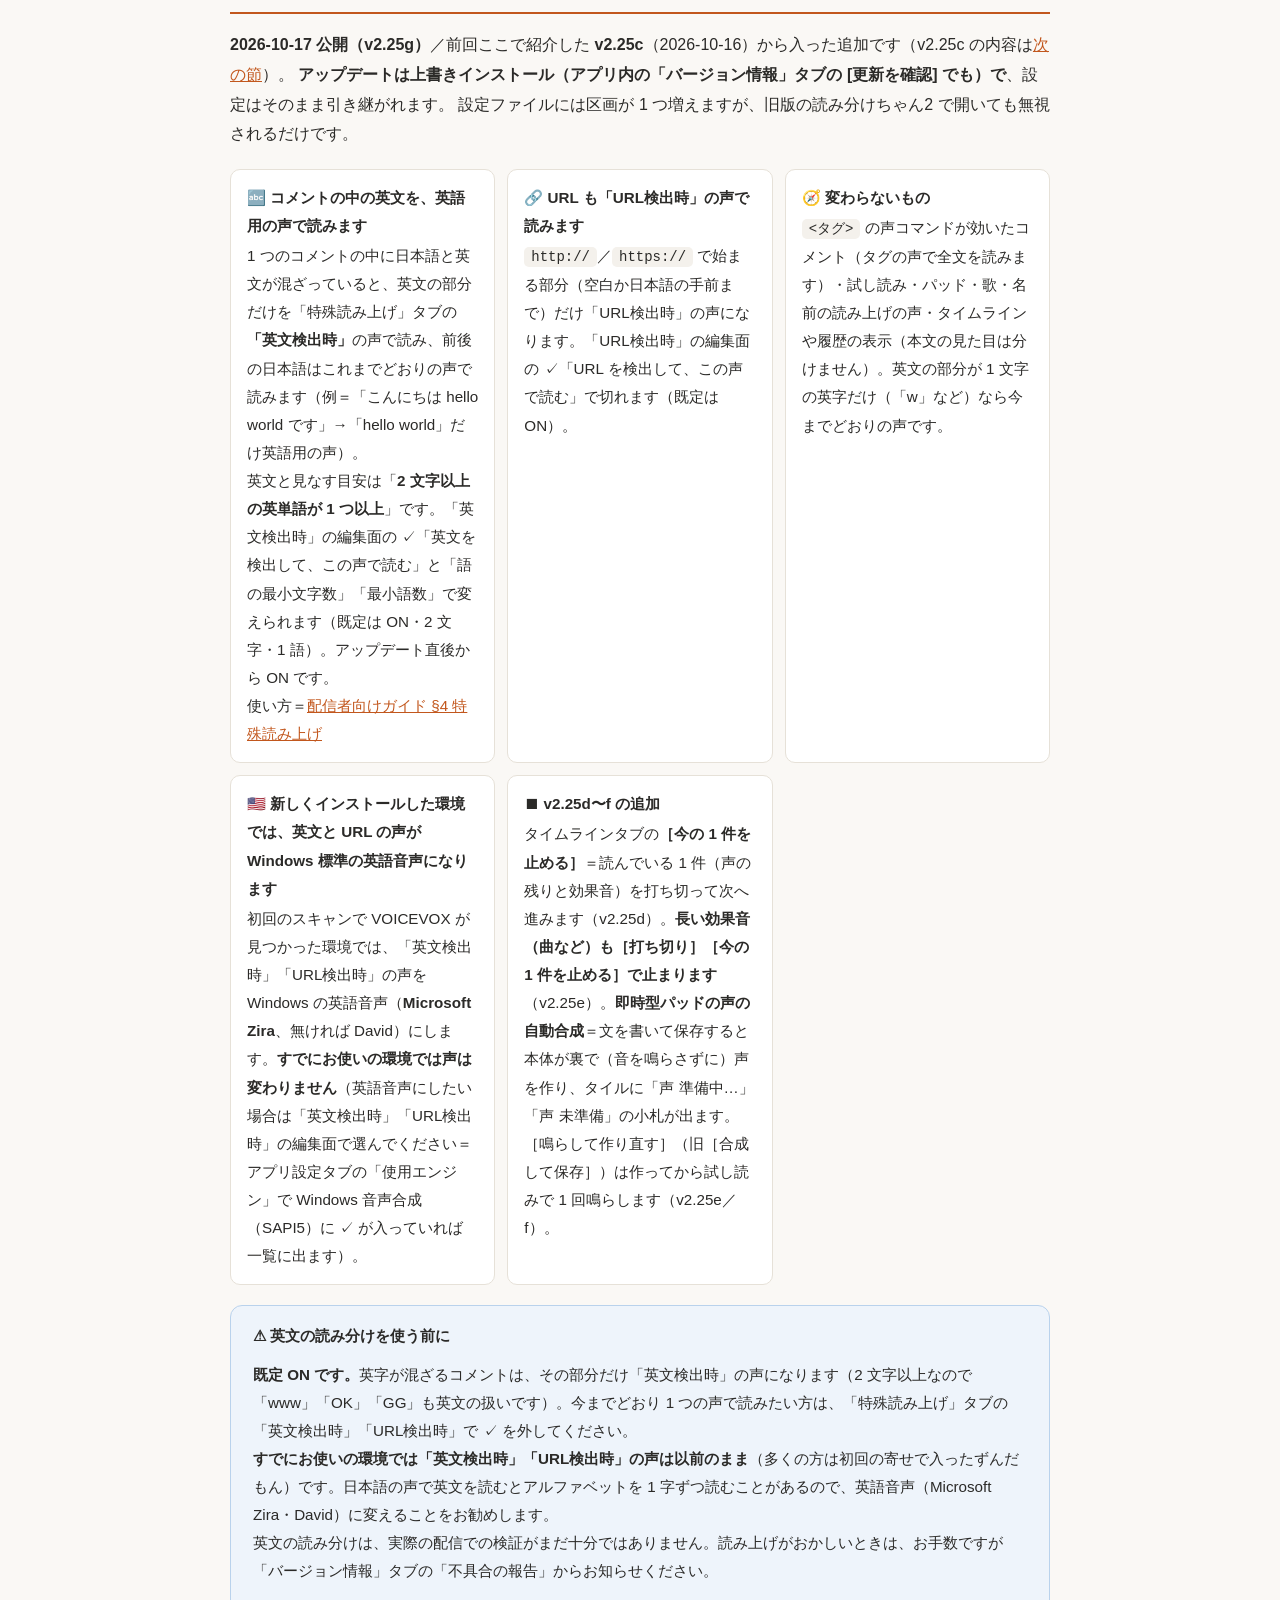
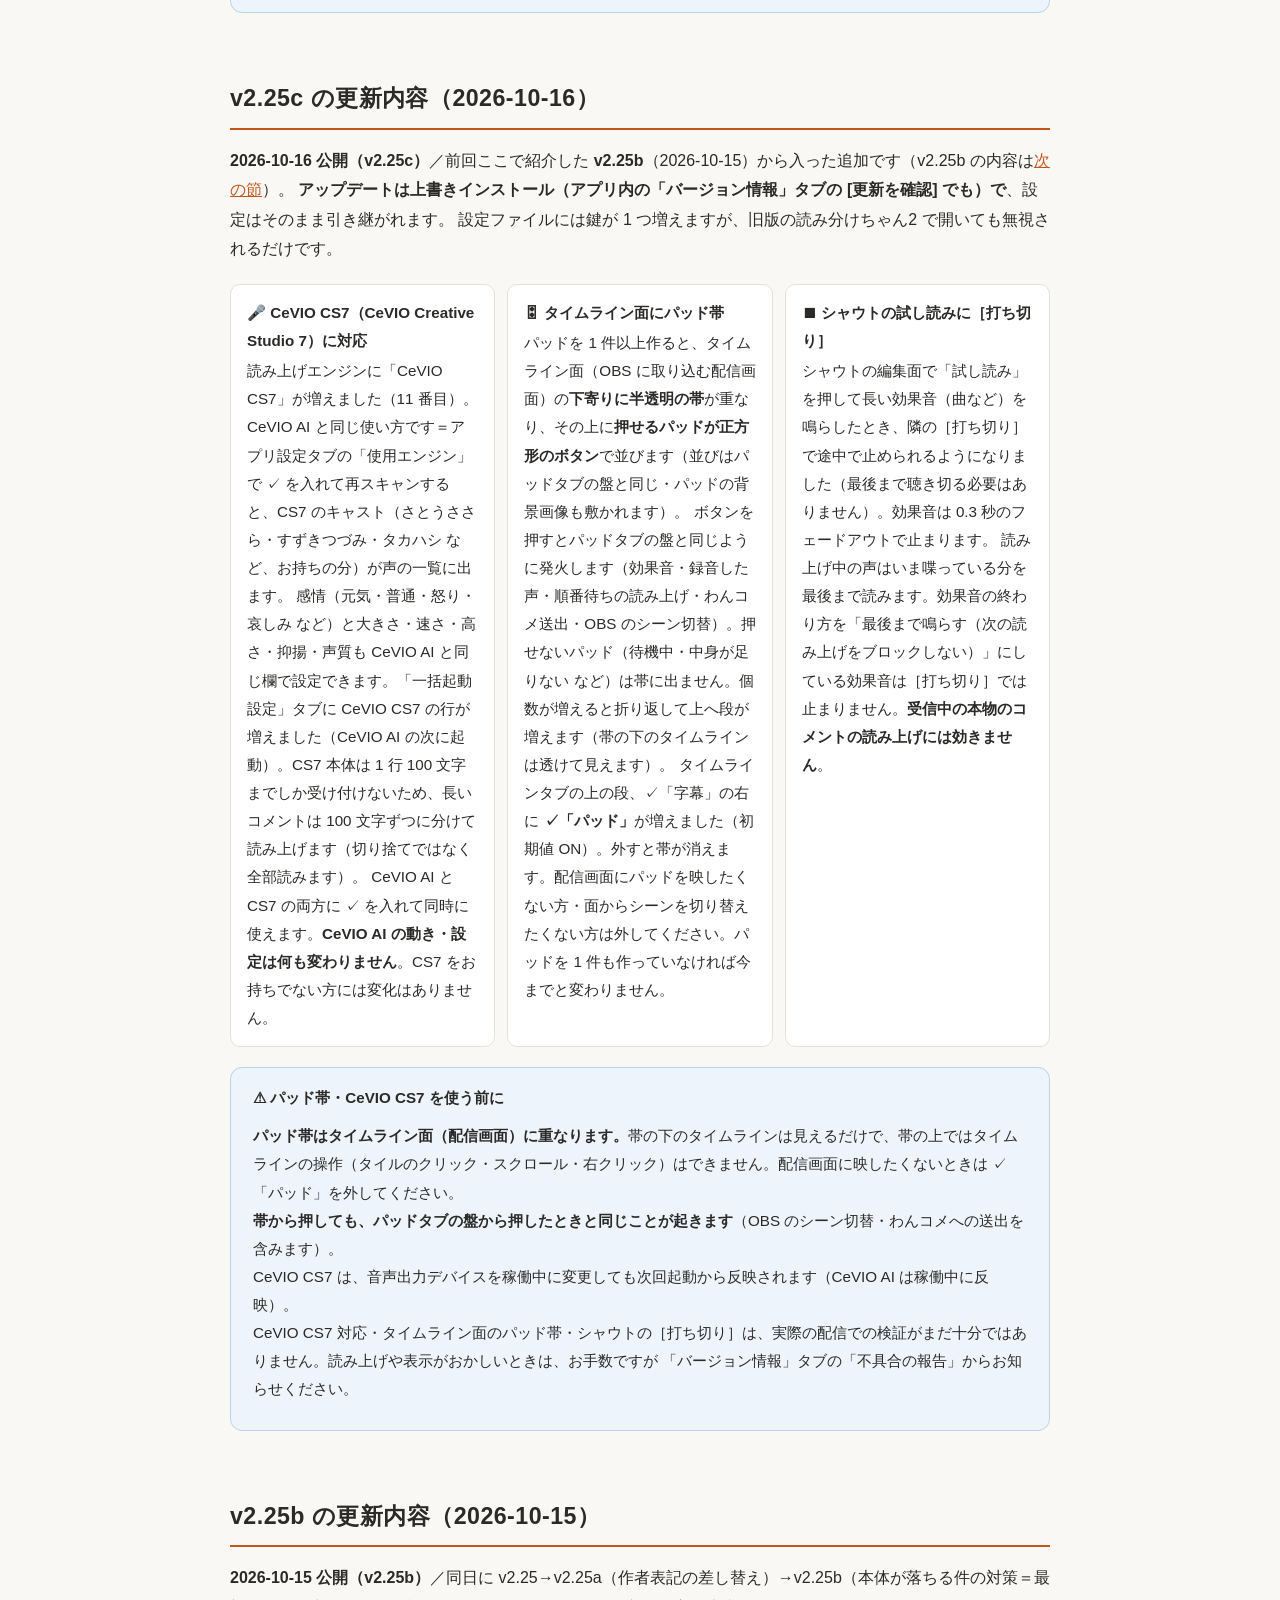
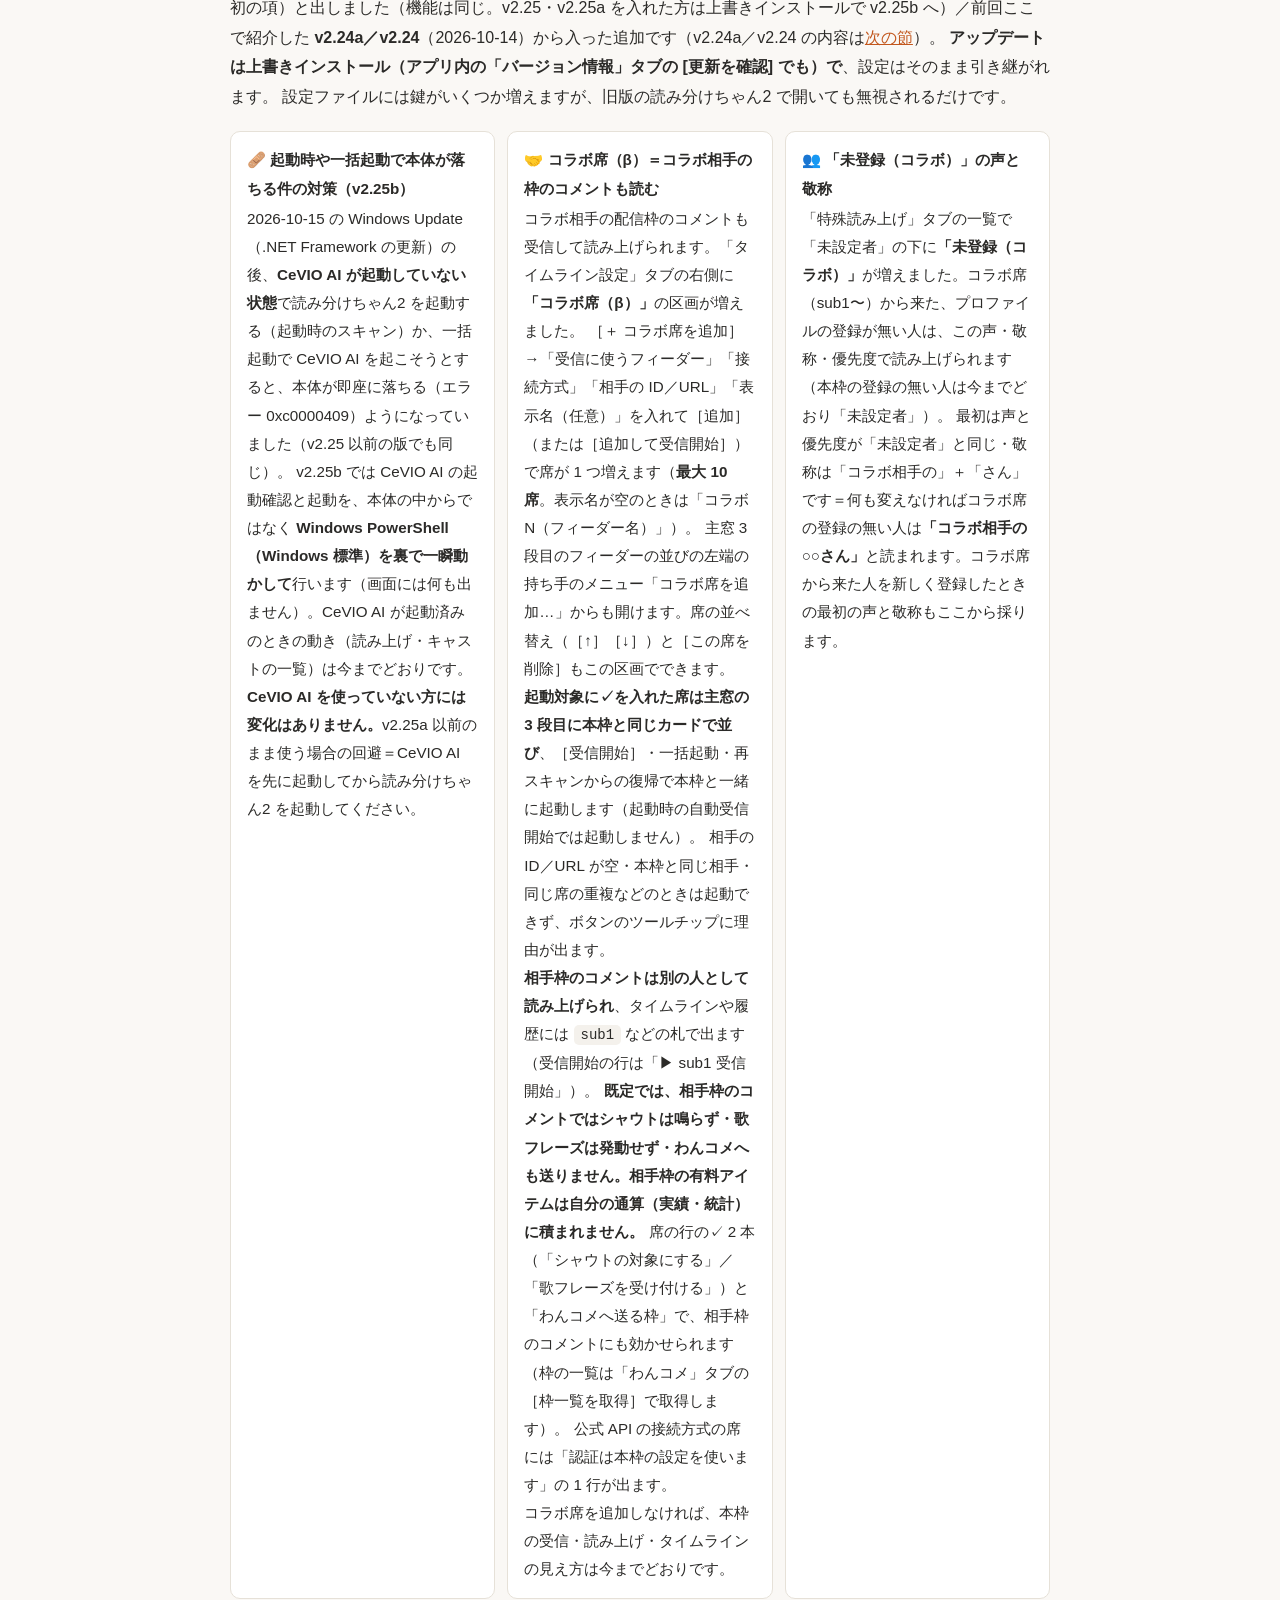
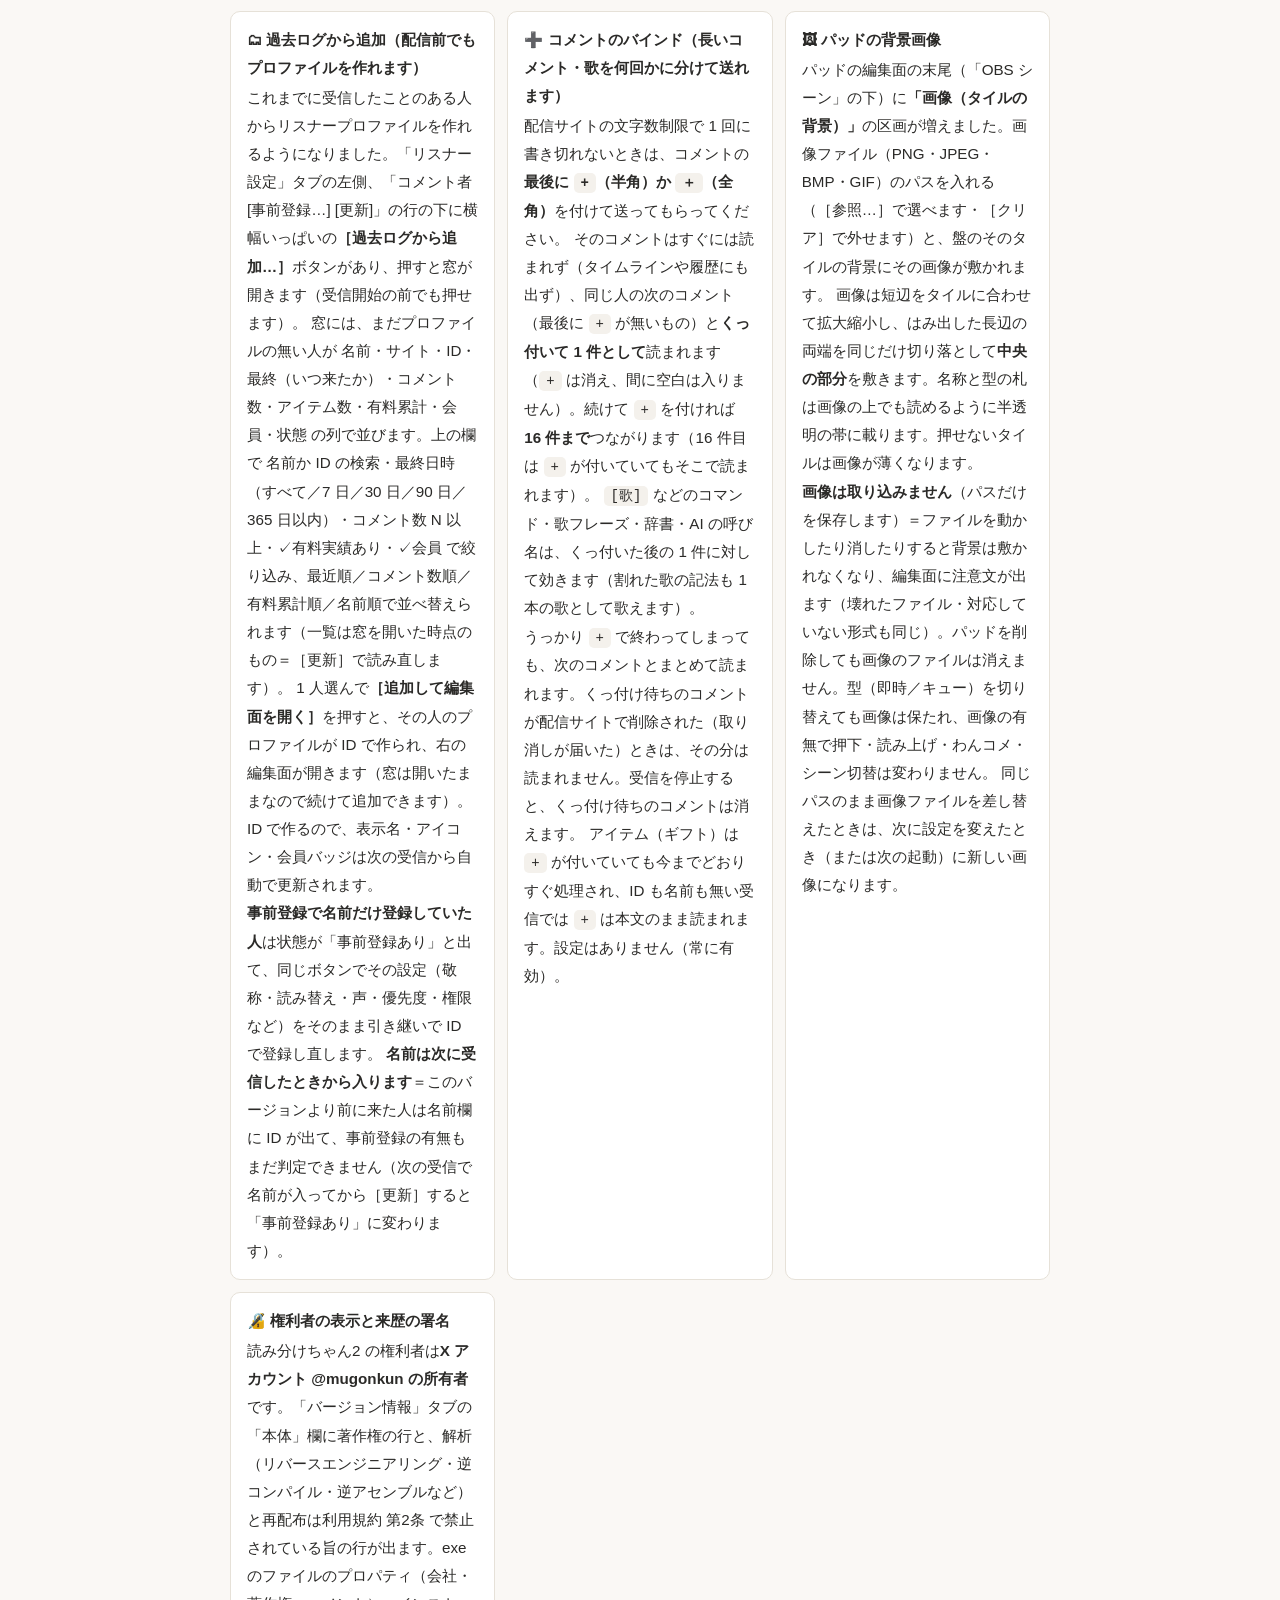
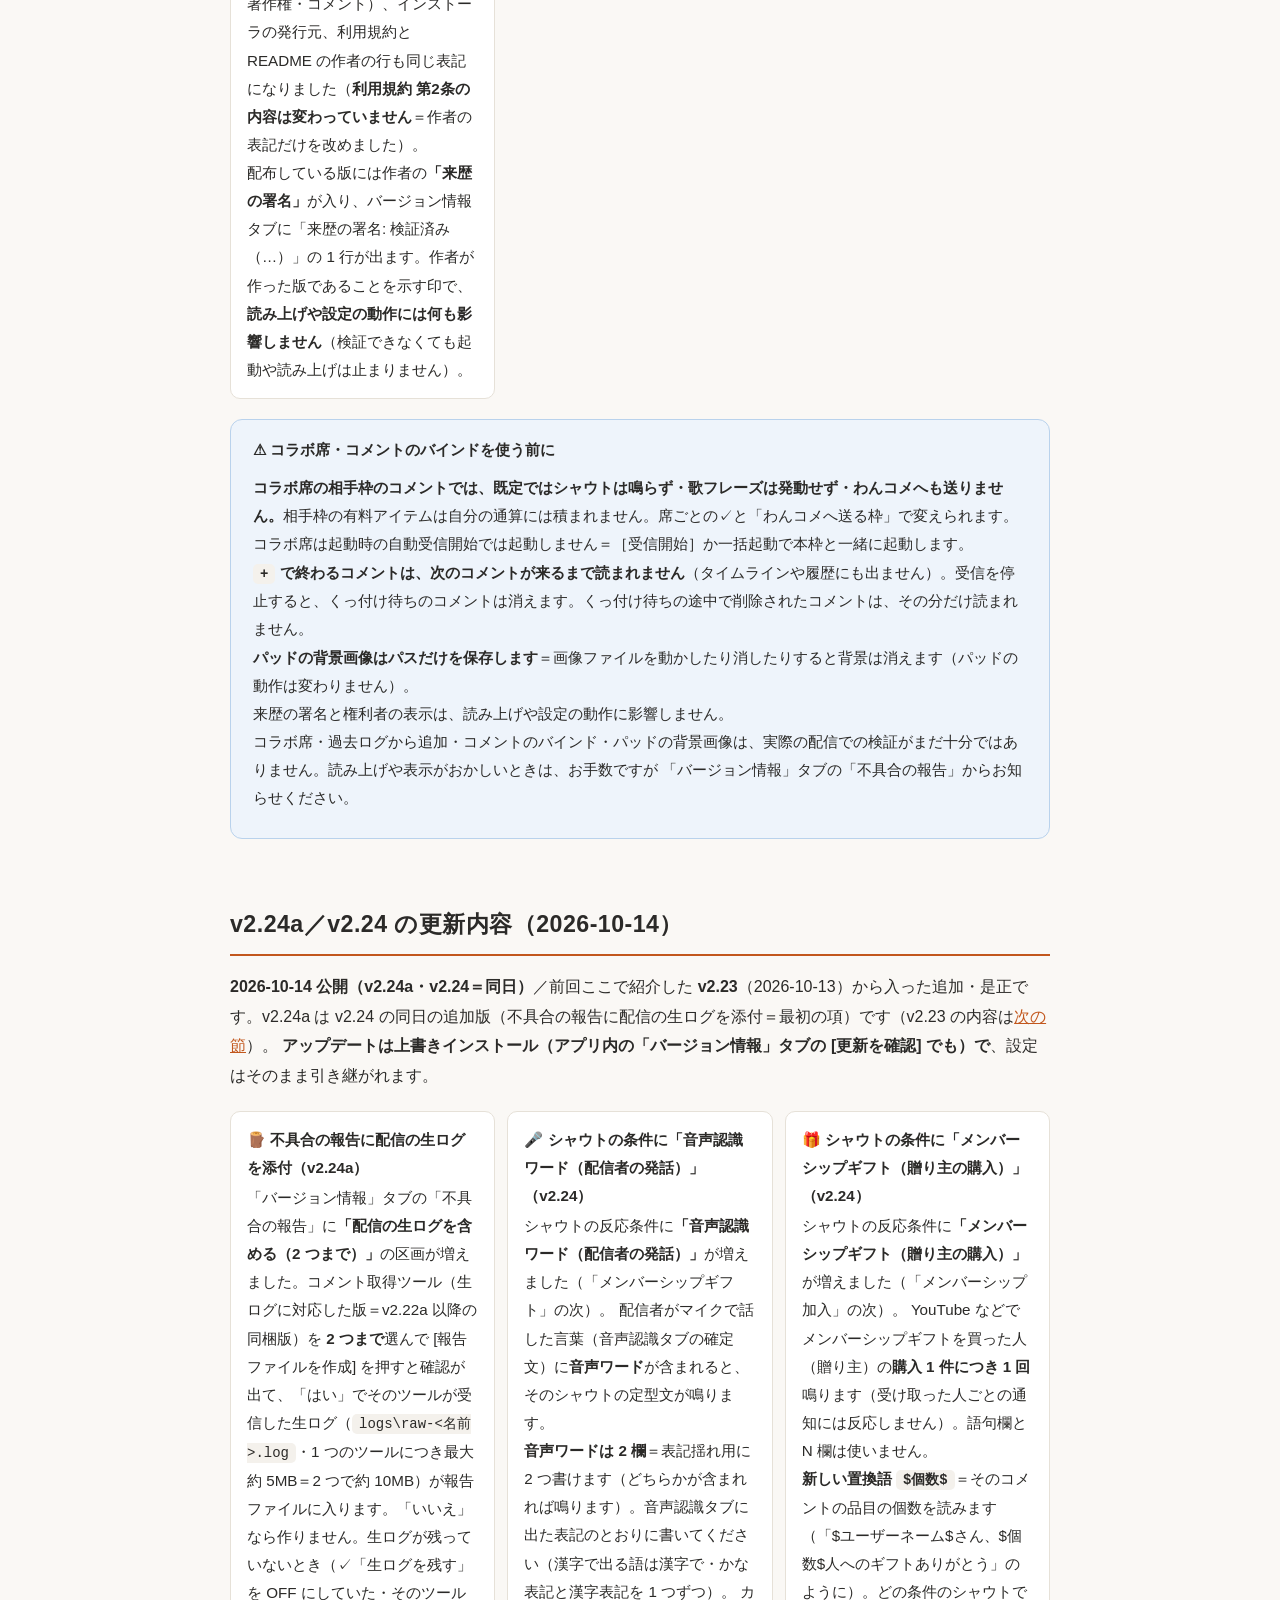
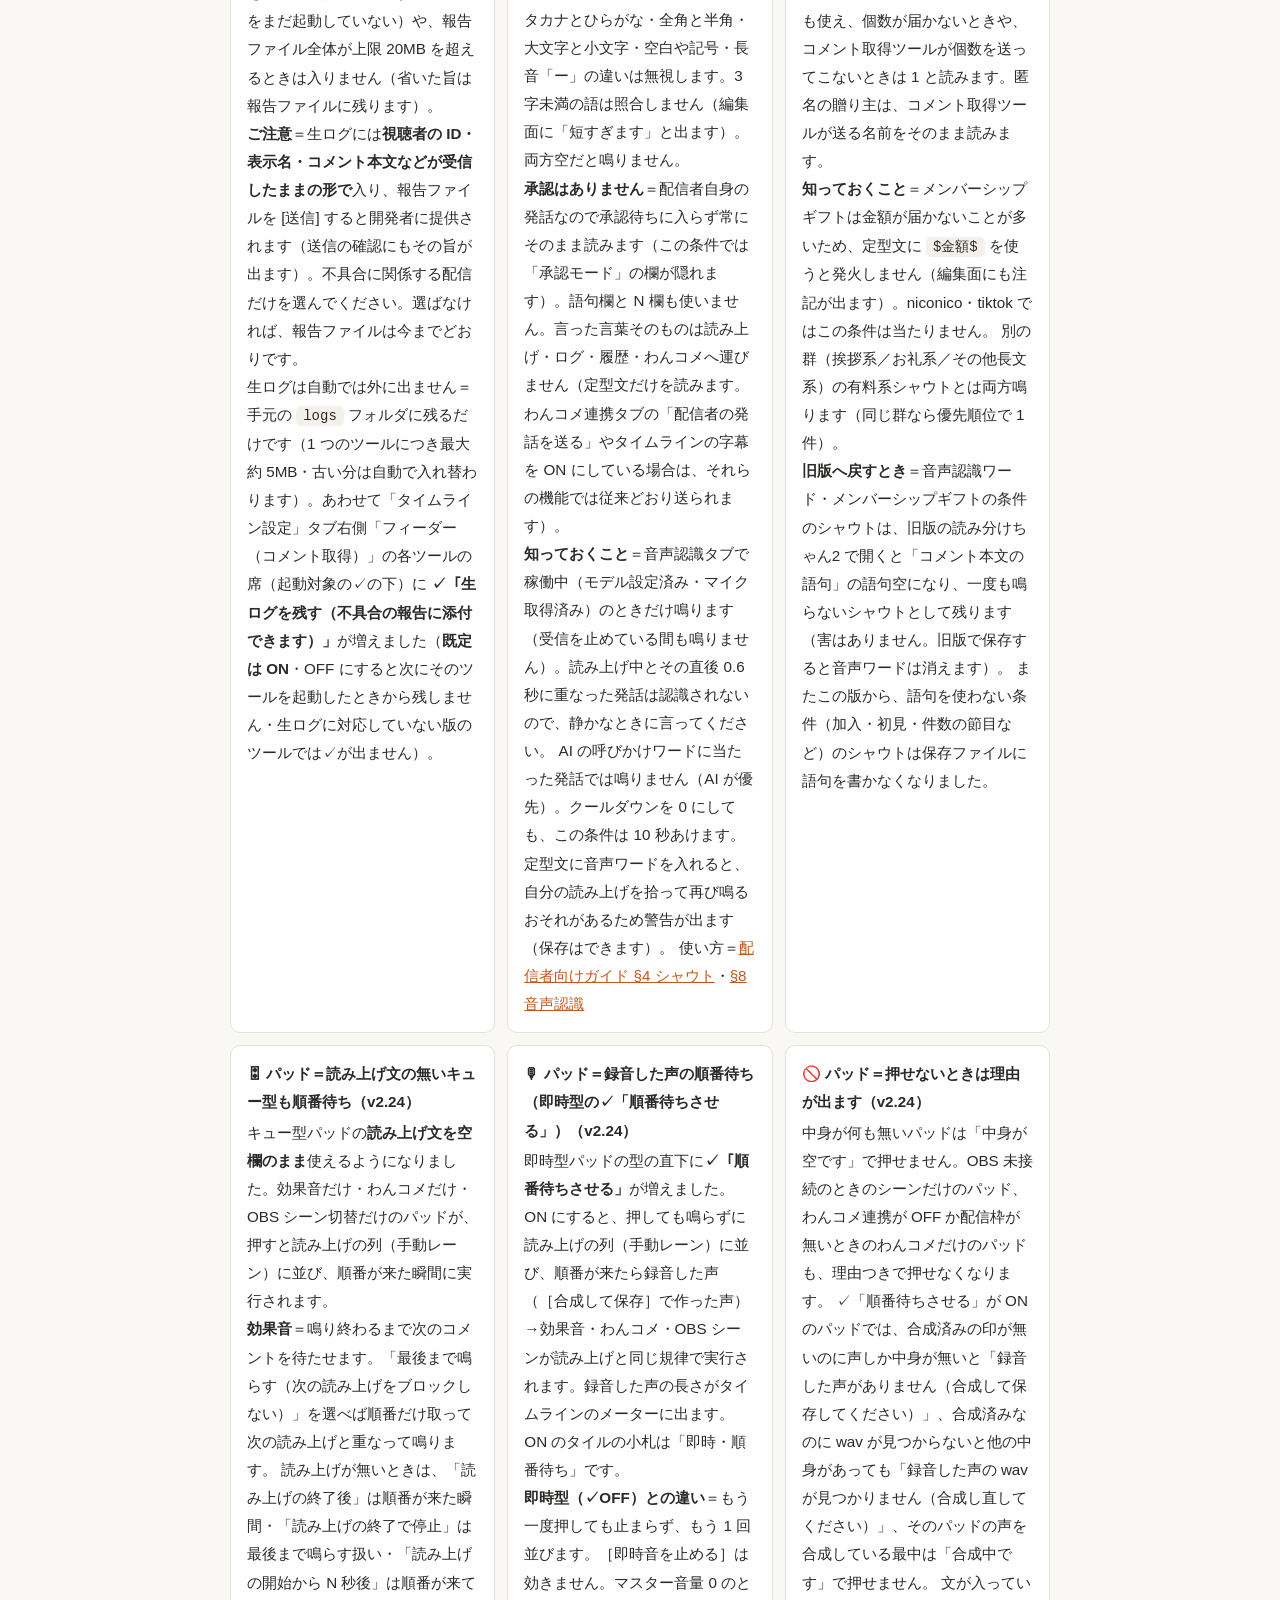
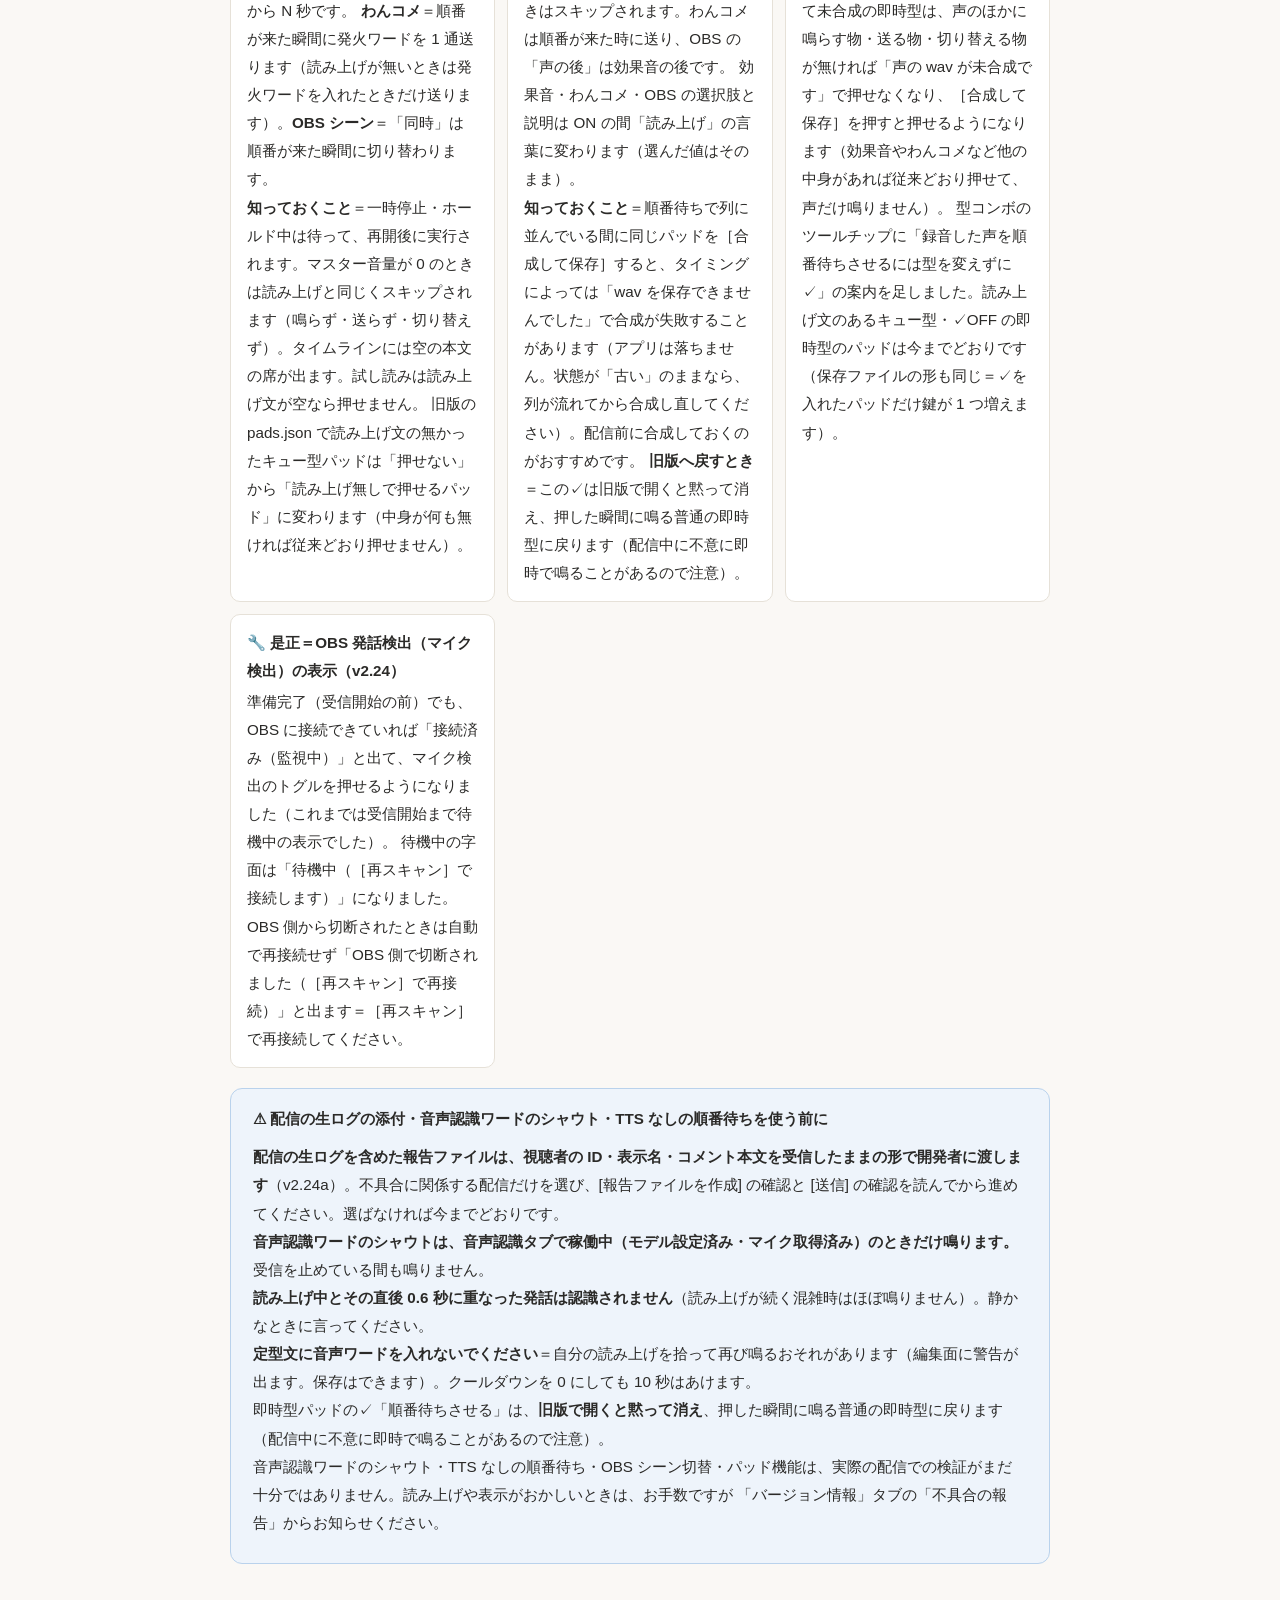
==== commit 250d742b: "v2.25g の web 更新＝英文・URL の読み分け（#whatsnew-v225g・特殊読み上げの手引き §4）・音声シャウトの手引き・音声認識（マイクから文字起こし）でできること・OBS 接続" ====
--- a/index.html
+++ b/index.html
@@ -3,8 +3,8 @@
 <head>
 <meta charset="UTF-8">
 <meta name="viewport" content="width=device-width, initial-scale=1">
-<title>読み分けちゃん2 — v2.25c ご案内</title>
-<meta name="description" content="配信のコメントを複数の声で読み分けるツール「読み分けちゃん2」v2.25c の公式配布・案内ページ">
+<title>読み分けちゃん2 — v2.25g ご案内</title>
+<meta name="description" content="配信のコメントを複数の声で読み分けるツール「読み分けちゃん2」v2.25g の公式配布・案内ページ">
 <link rel="icon" href="assets/mascot.jpg">
 <link rel="stylesheet" href="assets/style.css">
 </head>
@@ -52,10 +52,10 @@
 リスナーさんの提案を取り込みながら全面的に作り直したのがこの v2 です
 （<a href="#background">開発の背景</a>）。</p>
 
-<p class="update-flash"><b>2026-10-16、v2.25c を公開しました。</b> <b>CeVIO CS7（CeVIO Creative Studio 7）に対応</b>（アプリ設定タブの「使用エンジン」で ✓ を入れて再スキャン）・<b>タイムライン面にパッド帯</b>（配信画面の下寄りに半透明の帯が重なり、押せるパッドが正方形のボタンで並びます＝そこから押せます。タイムラインタブの ✓「パッド」で表示／非表示）・<b>シャウトの試し読みに［打ち切り］</b>（長い効果音を途中で止められます）（<a href="#whatsnew-v225c">v2.25c の更新内容</a>・<a href="#whatsnew-v225c-notice">注意書き</a>）。<br>前の版 v2.25b（2026-10-15）＝<b>10 月 15 日の Windows Update の後に、CeVIO AI が起動していない状態で本体を起動したり一括起動したりすると本体が落ちる件の対策</b>（CeVIO AI を使っていない方には変化はありません。v2.25・v2.25a をお使いの方は上書きインストールしてください）。同日の v2.25／v2.25a では <b>コラボ席（β）</b>＝コラボ相手の配信枠のコメントも受信して読み上げられます（タイムライン設定タブ右側の「コラボ席（β）」区画・最大 10 席・相手枠のコメントは <code>sub1</code> などの札で別の人として読まれ、登録の無い人は「未登録（コラボ）」の声と「コラボ相手の○○さん」の敬称）。<b>過去ログから追加</b>（リスナー設定タブ＝これまでに来たことのある人からプロファイルを作る窓）、<b>コメントのバインド</b>（コメントの最後に <code>+</code> か <code>＋</code> を付けると同じ人の次のコメントとくっ付いて 1 件として読む＝長い歌を分けて送れます・16 件まで）、<b>パッドの背景画像</b>、<b>バージョン情報タブに権利者の表示と来歴の署名</b>が入りました（<a href="#whatsnew-v225">v2.25b の更新内容</a>・<a href="#whatsnew-v225-notice">注意書き</a>）。<br>前の版 v2.24a／v2.24（10-14）では <b>不具合の報告に配信の生ログを添付</b>でき、<b>シャウトの反応条件に「音声認識ワード」と「メンバーシップギフト」が増えました</b>（<a href="#whatsnew-v224">v2.24a／v2.24 の更新内容</a>）。
+<p class="update-flash"><b>2026-10-17、v2.25g を公開しました。</b> <b>コメントの中の英文を、英語用の声で読むようになりました</b>（日本語と英文が混ざったコメントは、英文の部分だけ「特殊読み上げ」タブの<b>「英文検出時」</b>の声・前後の日本語は今までどおりの声。目安は「2 文字以上の英単語が 1 つ以上」＝既定 ON・編集面で変えられます）・<b>URL は「URL検出時」の声</b>で読みます（既定 ON）・<b>新しくインストールした環境では、英文と URL の声が Windows 標準の英語音声（Microsoft Zira）になります</b>（すでにお使いの環境では声は変わりません＝英語音声にしたいときは「英文検出時」「URL検出時」の編集面で選びます）。v2.25d〜f では<b>［今の 1 件を止める］</b>（タイムラインタブ＝読んでいる 1 件を打ち切って次へ）・<b>パッドの声の自動合成</b>（即時型パッドの文を書くと本体が裏で声を作り、小札「声 未準備／準備中」で分かります）が入りました（<a href="#whatsnew-v225g">v2.25g の更新内容</a>・<a href="#whatsnew-v225g-notice">注意書き</a>）。<br>前の版 v2.25c（2026-10-16）＝<b>CeVIO CS7（CeVIO Creative Studio 7）に対応</b>（アプリ設定タブの「使用エンジン」で ✓ を入れて再スキャン）・<b>タイムライン面にパッド帯</b>（配信画面の下寄りに半透明の帯が重なり、押せるパッドが正方形のボタンで並びます＝そこから押せます。タイムラインタブの ✓「パッド」で表示／非表示）・<b>シャウトの試し読みに［打ち切り］</b>（長い効果音を途中で止められます）（<a href="#whatsnew-v225c">v2.25c の更新内容</a>・<a href="#whatsnew-v225c-notice">注意書き</a>）。<br>前の版 v2.25b（2026-10-15）＝<b>10 月 15 日の Windows Update の後に、CeVIO AI が起動していない状態で本体を起動したり一括起動したりすると本体が落ちる件の対策</b>（CeVIO AI を使っていない方には変化はありません。v2.25・v2.25a をお使いの方は上書きインストールしてください）。同日の v2.25／v2.25a では <b>コラボ席（β）</b>＝コラボ相手の配信枠のコメントも受信して読み上げられます（タイムライン設定タブ右側の「コラボ席（β）」区画・最大 10 席・相手枠のコメントは <code>sub1</code> などの札で別の人として読まれ、登録の無い人は「未登録（コラボ）」の声と「コラボ相手の○○さん」の敬称）。<b>過去ログから追加</b>（リスナー設定タブ＝これまでに来たことのある人からプロファイルを作る窓）、<b>コメントのバインド</b>（コメントの最後に <code>+</code> か <code>＋</code> を付けると同じ人の次のコメントとくっ付いて 1 件として読む＝長い歌を分けて送れます・16 件まで）、<b>パッドの背景画像</b>、<b>バージョン情報タブに権利者の表示と来歴の署名</b>が入りました（<a href="#whatsnew-v225">v2.25b の更新内容</a>・<a href="#whatsnew-v225-notice">注意書き</a>）。<br>前の版 v2.24a／v2.24（10-14）では <b>不具合の報告に配信の生ログを添付</b>でき、<b>シャウトの反応条件に「音声認識ワード」と「メンバーシップギフト」が増えました</b>（<a href="#whatsnew-v224">v2.24a／v2.24 の更新内容</a>）。
 <b>以前の版からのアップデートは上書きインストール（v2.13 以降はアプリ内の「バージョン情報」タブの [更新を確認] でも）で、設定はそのまま引き継がれます</b>。
-<b>【ご注意】</b>コラボ席の相手枠のコメントでは、既定ではシャウトは鳴らず・歌フレーズは発動せず・わんコメへも送りません（席ごとの✓で変えられます）。<code>+</code> で終わるコメントは次のコメントが来るまで読まれません。音声認識ワードのシャウトは、音声認識タブで稼働中のときだけ鳴り、読み上げ中とその直後に重なった発話では鳴りません。新機能（タイムライン面のパッド帯・CeVIO CS7 対応〔v2.25c〕・コラボ席・過去ログから追加・コメントのバインド・パッドの背景画像〔v2.25b〕・配信の生ログの添付〔v2.24a〕・音声認識ワード・TTS なしの順番待ち・OBS シーン切替・パッド）と新しい配信サイトへの対応は、実際の配信での検証がまだ十分ではありません。Kick・ミラティブは利用規約で自動取得を制限しているサイトです＝ご自身の判断でお使いください（<a href="#whatsnew-v225c-notice">v2.25c の注意書き</a>・<a href="#whatsnew-v225-notice">v2.25b の注意書き</a>・<a href="#whatsnew-v224-notice">v2.24a／v2.24 の注意書き</a>・<a href="#whatsnew-v223-notice">OBS シーン切替の注意書き</a>・<a href="#whatsnew-v222-notice">Kick・ミラティブの注意書き</a>）。
-以前の版の更新内容は <a href="#whatsnew-v225">v2.25b</a>・<a href="#whatsnew-v224">v2.24a</a>・<a href="#whatsnew-v223">v2.23</a>・<a href="#whatsnew-v222">v2.22a</a>・<a href="#whatsnew-v221">v2.21a</a>・<a href="#whatsnew-v218a">v2.18b</a>・<a href="#whatsnew">v2.16</a>・<a href="#whatsnew-v214">v2.14</a>・<a href="#whatsnew-v213">v2.13</a> もあわせてご覧ください。</p>
+<b>【ご注意】</b>v2.25g からは英字が混ざるコメント（「www」「OK」など 2 文字以上の英字も）はその部分だけ「英文検出時」の声になります。今までどおり 1 つの声で読みたい方は「特殊読み上げ」タブの「英文検出時」「URL検出時」で✓を外してください。コラボ席の相手枠のコメントでは、既定ではシャウトは鳴らず・歌フレーズは発動せず・わんコメへも送りません（席ごとの✓で変えられます）。<code>+</code> で終わるコメントは次のコメントが来るまで読まれません。音声認識ワードのシャウトは、音声認識タブで稼働中のときだけ鳴り、読み上げ中とその直後に重なった発話では鳴りません。新機能（タイムライン面のパッド帯・CeVIO CS7 対応〔v2.25c〕・コラボ席・過去ログから追加・コメントのバインド・パッドの背景画像〔v2.25b〕・配信の生ログの添付〔v2.24a〕・音声認識ワード・TTS なしの順番待ち・OBS シーン切替・パッド）と新しい配信サイトへの対応は、実際の配信での検証がまだ十分ではありません。Kick・ミラティブは利用規約で自動取得を制限しているサイトです＝ご自身の判断でお使いください（<a href="#whatsnew-v225c-notice">v2.25c の注意書き</a>・<a href="#whatsnew-v225-notice">v2.25b の注意書き</a>・<a href="#whatsnew-v224-notice">v2.24a／v2.24 の注意書き</a>・<a href="#whatsnew-v223-notice">OBS シーン切替の注意書き</a>・<a href="#whatsnew-v222-notice">Kick・ミラティブの注意書き</a>）。
+以前の版の更新内容は <a href="#whatsnew-v225c">v2.25c</a>・<a href="#whatsnew-v225">v2.25b</a>・<a href="#whatsnew-v224">v2.24a</a>・<a href="#whatsnew-v223">v2.23</a>・<a href="#whatsnew-v222">v2.22a</a>・<a href="#whatsnew-v221">v2.21a</a>・<a href="#whatsnew-v218a">v2.18b</a>・<a href="#whatsnew">v2.16</a>・<a href="#whatsnew-v214">v2.14</a>・<a href="#whatsnew-v213">v2.13</a> もあわせてご覧ください。</p>
 
 <!-- ============================================================ -->
 <h2 id="audience">あなたはどちらですか？</h2>
@@ -71,11 +71,11 @@
       <li>インストールと初回起動</li>
       <li>最初にやること（ツイキャス配信者向け）</li>
       <li>ツイキャスのアクセストークンとは</li>
-      <li>配信前の常連さん登録</li>
-      <li>OBS 連携（マイク検出）の設定</li>
+      <li>配信前の常連さん登録・特殊読み上げ（名前の声・英文・URL の声）・シャウト</li>
+      <li>OBS 接続でできること（マイク検出・パッドのシーン切替）</li>
       <li>わんコメ連携（v2.13 で追加）</li>
       <li>AI連携（v2.13 で追加・ローカル LLM 推奨）</li>
-      <li>音声認識（v2.13 で追加）</li>
+      <li>音声認識＝マイクの声を文字に（AI への呼びかけ・字幕・音声シャウト）</li>
       <li>本体とコメント取得プログラムの更新</li>
       <li>irodori-tts 系の声を使うには</li>
       <li>まだ発展途上の項目</li>
@@ -101,14 +101,14 @@
 <h2 id="download">ダウンロード（配信者の方）</h2>
 
 <p>下のボタンで配布一覧（GitHub の Releases ページ）が開きます。開いたページの <b>Assets</b> にある
-<b>yomiwakechan2-setup-v2.25c.exe</b>（末尾が .exe のファイル）を選ぶと、ダウンロードが始まります。</p>
+<b>yomiwakechan2-setup-v2.25g.exe</b>（末尾が .exe のファイル）を選ぶと、ダウンロードが始まります。</p>
 
 <div class="dl-box">
   <a class="dl-button" href="https://github.com/mugonkun/yomiwakechan_v2/releases/latest">
     最新版の配布ページを開く
   </a>
-  <p class="dl-note">yomiwakechan2-setup-v2.25c.exe（約 69MB）／ Windows 10・11（64bit）<br>
-  最新版 v2.25c（2026-10-16 公開）／ <a href="#whatsnew-v225c">v2.25c の更新内容</a>／ <a href="#whatsnew-v225">v2.25b</a>／ <a href="#whatsnew-v224">v2.24a／v2.24</a>／ <a href="#whatsnew-v223">v2.23</a>／ <a href="#whatsnew-v222">v2.22a／v2.22</a>／ <a href="#whatsnew-v221">v2.21a〜v2.18c</a>／ <a href="#whatsnew-v218a">v2.18b</a>／ <a href="#whatsnew">v2.16</a>／ <a href="#whatsnew-v214">v2.14</a>／ <a href="#whatsnew-v213">v2.13 の更新内容</a></p>
+  <p class="dl-note">yomiwakechan2-setup-v2.25g.exe（約 69MB）／ Windows 10・11（64bit）<br>
+  最新版 v2.25g（2026-10-17 公開）／ <a href="#whatsnew-v225g">v2.25g の更新内容</a>／ <a href="#whatsnew-v225c">v2.25c</a>／ <a href="#whatsnew-v225">v2.25b</a>／ <a href="#whatsnew-v224">v2.24a／v2.24</a>／ <a href="#whatsnew-v223">v2.23</a>／ <a href="#whatsnew-v222">v2.22a／v2.22</a>／ <a href="#whatsnew-v221">v2.21a〜v2.18c</a>／ <a href="#whatsnew-v218a">v2.18b</a>／ <a href="#whatsnew">v2.16</a>／ <a href="#whatsnew-v214">v2.14</a>／ <a href="#whatsnew-v213">v2.13 の更新内容</a></p>
 </div>
 
 <h3>動作環境</h3>
@@ -149,6 +149,29 @@
 </div>
 
 <!-- ============================================================ -->
+<h2 id="whatsnew-v225g">v2.25g の更新内容（2026-10-17）</h2>
+
+<p><b>2026-10-17 公開（v2.25g）</b>／前回ここで紹介した <b>v2.25c</b>（2026-10-16）から入った追加です（v2.25c の内容は<a href="#whatsnew-v225c">次の節</a>）。
+<b>アップデートは上書きインストール（アプリ内の「バージョン情報」タブの [更新を確認] でも）で</b>、設定はそのまま引き継がれます。
+設定ファイルには区画が 1 つ増えますが、旧版の読み分けちゃん2 で開いても無視されるだけです。</p>
+
+<ul class="feature-grid">
+  <li><b>🔤 コメントの中の英文を、英語用の声で読みます</b>1 つのコメントの中に日本語と英文が混ざっていると、英文の部分だけを「特殊読み上げ」タブの<b>「英文検出時」</b>の声で読み、前後の日本語はこれまでどおりの声で読みます（例＝「こんにちは hello world です」→「hello world」だけ英語用の声）。<br>
+    英文と見なす目安は「<b>2 文字以上の英単語が 1 つ以上</b>」です。「英文検出時」の編集面の ✓「英文を検出して、この声で読む」と「語の最小文字数」「最小語数」で変えられます（既定は ON・2 文字・1 語）。アップデート直後から ON です。<br>
+    使い方＝<a href="streamer.html#special">配信者向けガイド §4 特殊読み上げ</a></li>
+  <li><b>🔗 URL も「URL検出時」の声で読みます</b><code>http://</code>／<code>https://</code> で始まる部分（空白か日本語の手前まで）だけ「URL検出時」の声になります。「URL検出時」の編集面の ✓「URL を検出して、この声で読む」で切れます（既定は ON）。</li>
+  <li><b>🧭 変わらないもの</b><code>&lt;タグ&gt;</code> の声コマンドが効いたコメント（タグの声で全文を読みます）・試し読み・パッド・歌・名前の読み上げの声・タイムラインや履歴の表示（本文の見た目は分けません）。英文の部分が 1 文字の英字だけ（「w」など）なら今までどおりの声です。</li>
+  <li><b>🇺🇸 新しくインストールした環境では、英文と URL の声が Windows 標準の英語音声になります</b>初回のスキャンで VOICEVOX が見つかった環境では、「英文検出時」「URL検出時」の声を Windows の英語音声（<b>Microsoft Zira</b>、無ければ David）にします。<b>すでにお使いの環境では声は変わりません</b>（英語音声にしたい場合は「英文検出時」「URL検出時」の編集面で選んでください＝アプリ設定タブの「使用エンジン」で Windows 音声合成（SAPI5）に ✓ が入っていれば一覧に出ます）。</li>
+  <li><b>⏹ v2.25d〜f の追加</b>タイムラインタブの<b>［今の 1 件を止める］</b>＝読んでいる 1 件（声の残りと効果音）を打ち切って次へ進みます（v2.25d）。<b>長い効果音（曲など）も［打ち切り］［今の 1 件を止める］で止まります</b>（v2.25e）。<b>即時型パッドの声の自動合成</b>＝文を書いて保存すると本体が裏で（音を鳴らさずに）声を作り、タイルに「声 準備中…」「声 未準備」の小札が出ます。［鳴らして作り直す］（旧［合成して保存］）は作ってから試し読みで 1 回鳴らします（v2.25e／f）。</li>
+</ul>
+
+<div class="warn" id="whatsnew-v225g-notice">
+  <span class="warn-title">⚠ 英文の読み分けを使う前に</span>
+  <p><b>既定 ON です。</b>英字が混ざるコメントは、その部分だけ「英文検出時」の声になります（2 文字以上なので「www」「OK」「GG」も英文の扱いです）。今までどおり 1 つの声で読みたい方は、「特殊読み上げ」タブの「英文検出時」「URL検出時」で ✓ を外してください。<br>
+  <b>すでにお使いの環境では「英文検出時」「URL検出時」の声は以前のまま</b>（多くの方は初回の寄せで入ったずんだもん）です。日本語の声で英文を読むとアルファベットを 1 字ずつ読むことがあるので、英語音声（Microsoft Zira・David）に変えることをお勧めします。<br>
+  英文の読み分けは、実際の配信での検証がまだ十分ではありません。読み上げがおかしいときは、お手数ですが「バージョン情報」タブの「不具合の報告」からお知らせください。</p>
+</div>
+
 <h2 id="whatsnew-v225c">v2.25c の更新内容（2026-10-16）</h2>
 
 <p><b>2026-10-16 公開（v2.25c）</b>／前回ここで紹介した <b>v2.25b</b>（2026-10-15）から入った追加です（v2.25b の内容は<a href="#whatsnew-v225">次の節</a>）。
@@ -679,6 +702,7 @@
 
 <ul class="feature-grid">
   <li><b>🗣 声の読み分け</b>リスナーごとに好きな声・話速・音程を割り当て。VOICEVOX / COEIROINK / AivisSpeech / 棒読みちゃん / irodori-tts 系 / VOICEROID2 / CeVIO AI / CeVIO CS7 / VOICEPEAK / Windows 標準音声に対応（VOICEVOX を入れれば 100 を超える声・スタイルから選べます）</li>
+  <li><b>🔤 英文・URL の読み分け</b>コメントの中の英文だけを英語用の声、URL だけを URL 用の声で読む（v2.25g で追加・既定 ON・目安は 2 文字以上の英単語）</li>
   <li><b>📛 敬称と読み替え</b>「〜さん」「〜ちゃん」などの敬称、名前の読み替え、読み上げ辞書</li>
   <li><b>⚖ 優先度機構</b>コメントが混み合ったら、大事なコメントから読む（優先度 1〜10）。混雑時は低優先を自動スキップ</li>
   <li><b>💎 有料アイテムを見落とさない</b>有料アイテムは混雑時も必ず読み上げ。履歴にも残るので後からの見返しも確実</li>
@@ -689,7 +713,7 @@
     （v2.13 で追加）</li>
   <li><b>🤖 AI連携</b>コメントや配信者の声に AI が答えて読み上げ。複数 AI・発火ワード・呼びかけワード・
     リスナーごとの許可（低／高）。ローカル LLM 推奨（v2.13 で追加）</li>
-  <li><b>🎤 音声認識</b>配信者のマイクの声を PC の中で文字にして、AI への呼びかけと字幕に（v2.13 で追加）。v2.24 からは<b>シャウトの発火</b>にも（マイクで言った言葉に反応して定型文を読む）</li>
+  <li><b>🎤 音声認識＝マイクの声を文字に</b>配信者のマイクの声を PC の中だけで文字にします（外部には送りません・API キー不要・v2.13 で追加）。使い道は AI への呼びかけ・タイムラインの字幕・音声シャウトの 3 つ。v2.24 からは<b>シャウトの発火</b>にも（マイクで言った言葉に反応して定型文を読む）</li>
   <li><b>🎵 お歌機能（SONG）</b>コメントに音符を書くとそのとおりに歌う。歌声テスト画面つき（<a href="song.html">記法ガイド</a>）</li>
   <li><b>🕒 タイムライン表示</b>コメントが流れる帯の上で、いま読んでいるコメント・これから読む
     コメントがひと目で分かる主画面</li>
@@ -697,8 +721,8 @@
     「選択モード」を切り替え</li>
   <li><b>🎛 一括起動</b>音声エンジン・コメント取得・OBS Studio・わんコメをボタン一つでまとめて起動。
     起動時にどこまで進めるかも選べます（既定はスキャンだけ）</li>
-  <li><b>🎤 マイク検出（OBS 連携）</b>自分がマイクで話している間は読み上げを待たせて、声かぶりを防止</li>
-  <li><b>🎬 パッドで OBS のシーン切替</b>パッドの押下や読み上げの開始に合わせて OBS の番組シーンを切り替え（v2.23 で追加。Studio Mode 中はプレビューへ）</li>
+  <li><b>🎙 OBS 接続でできること</b>OBS Studio と WebSocket でつなぐと、①<b>マイク検出</b>＝自分が話している間は読み上げを待たせて声かぶりを防止 ②<b>パッドの OBS シーン切替</b>（接続が必要）。設定は 1 か所です（<a href="streamer.html#obs">ガイド 5 章</a>）</li>
+  <li><b>🎬 パッドで OBS のシーン切替</b>パッドの押下や読み上げの開始に合わせて OBS の番組シーンを切り替え（v2.23 で追加。<b>OBS 接続が必要</b>。Studio Mode 中はプレビューへ）</li>
   <li><b>🔄 アプリ内から更新</b>本体もコメント取得プログラムも「バージョン情報」タブから更新（手動のみ・v2.13 で追加）</li>
   <li><b>📜 履歴ウィンドウ</b>読み上げ履歴を別ウィンドウ表示。罫線オフのフラット表示で OBS の配信画面にも載せられる</li>
   <li><b>⏯ 一時停止・ピックアップ</b>読み上げの一時停止、履歴からの読み直し・手動投入</li>
